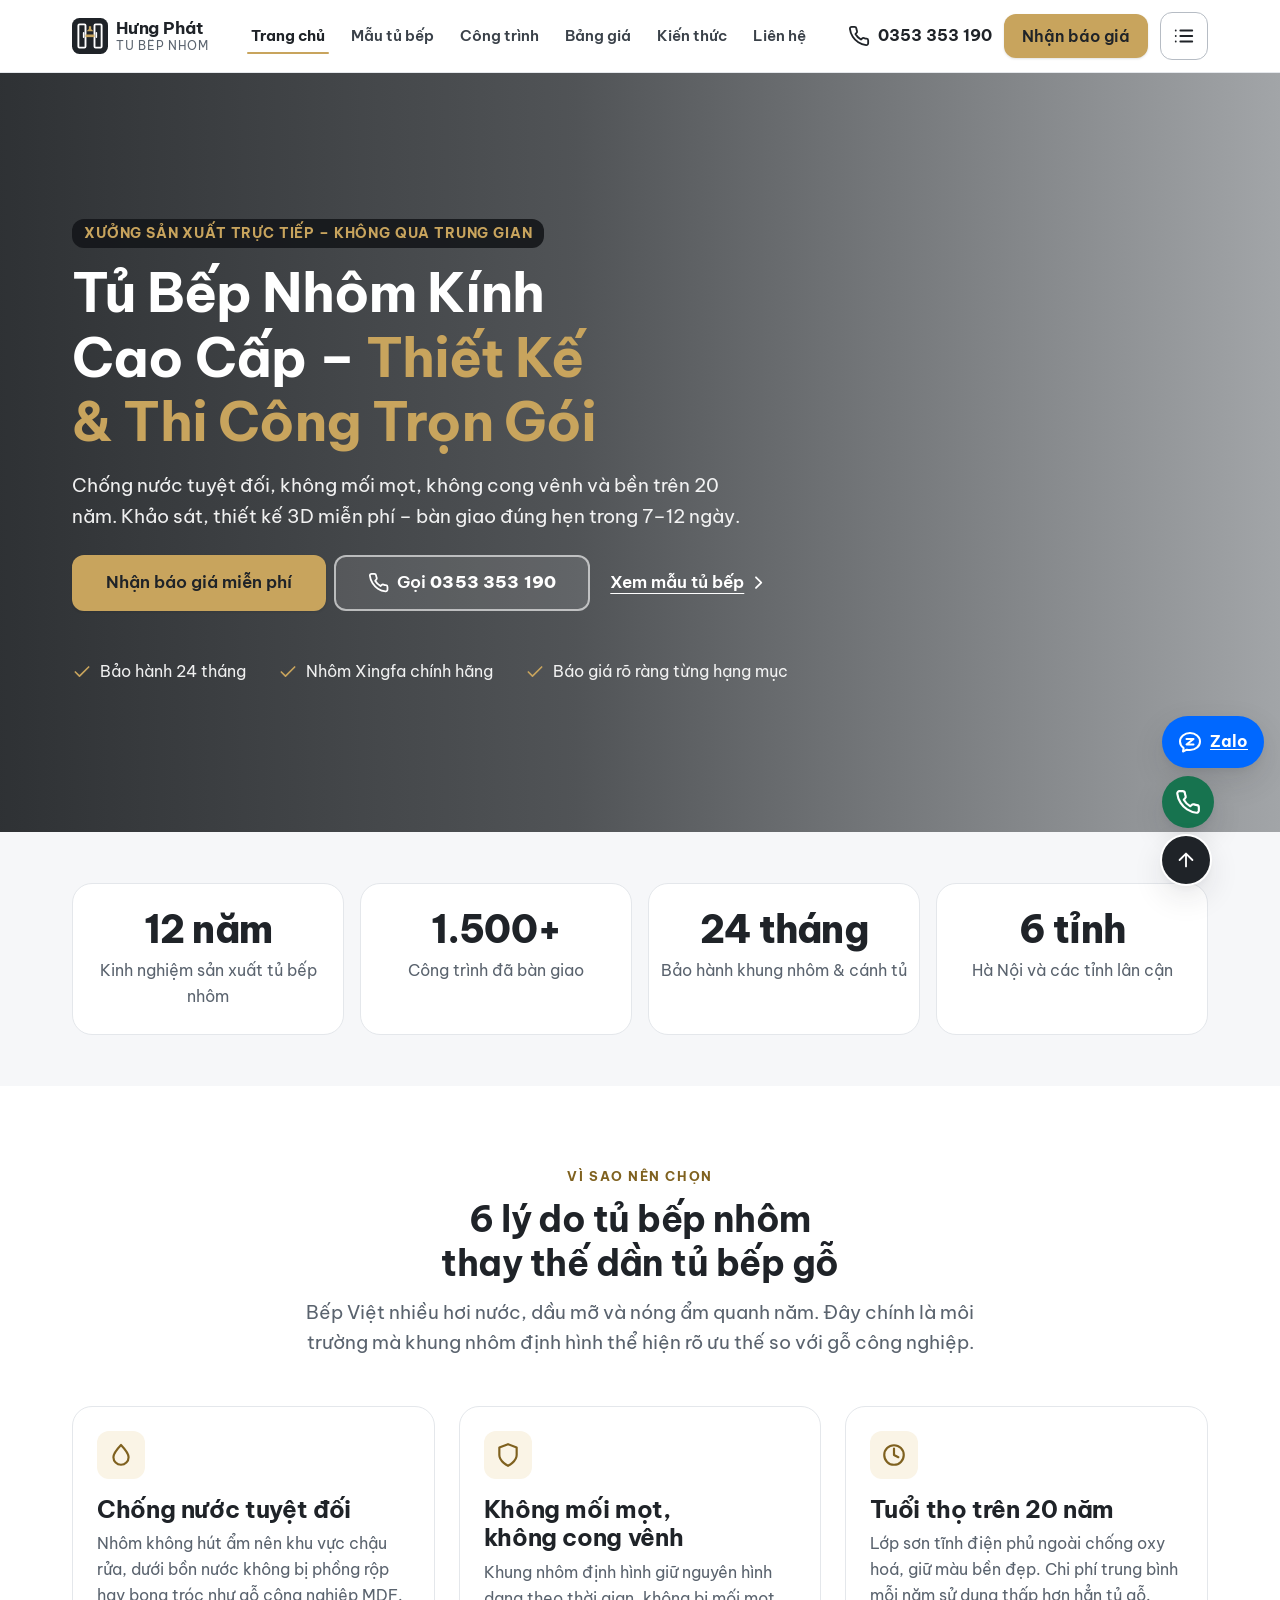
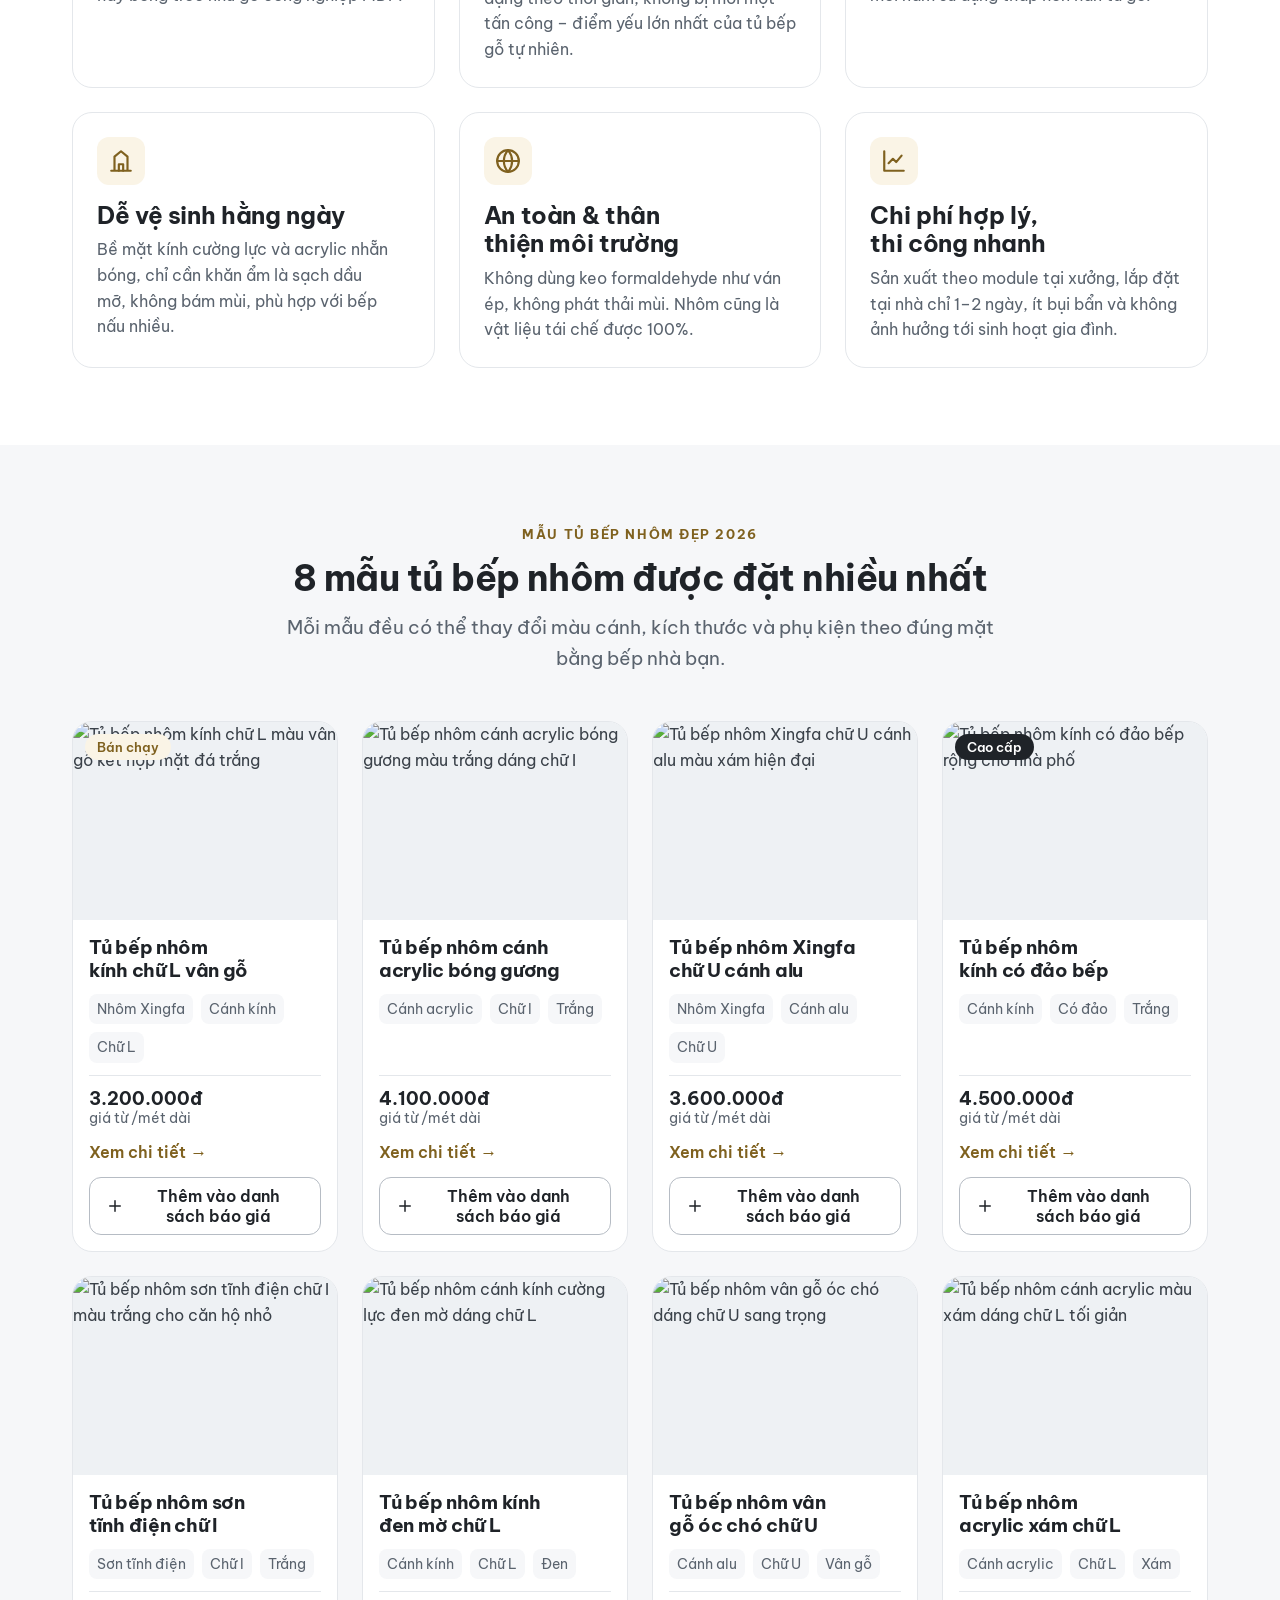
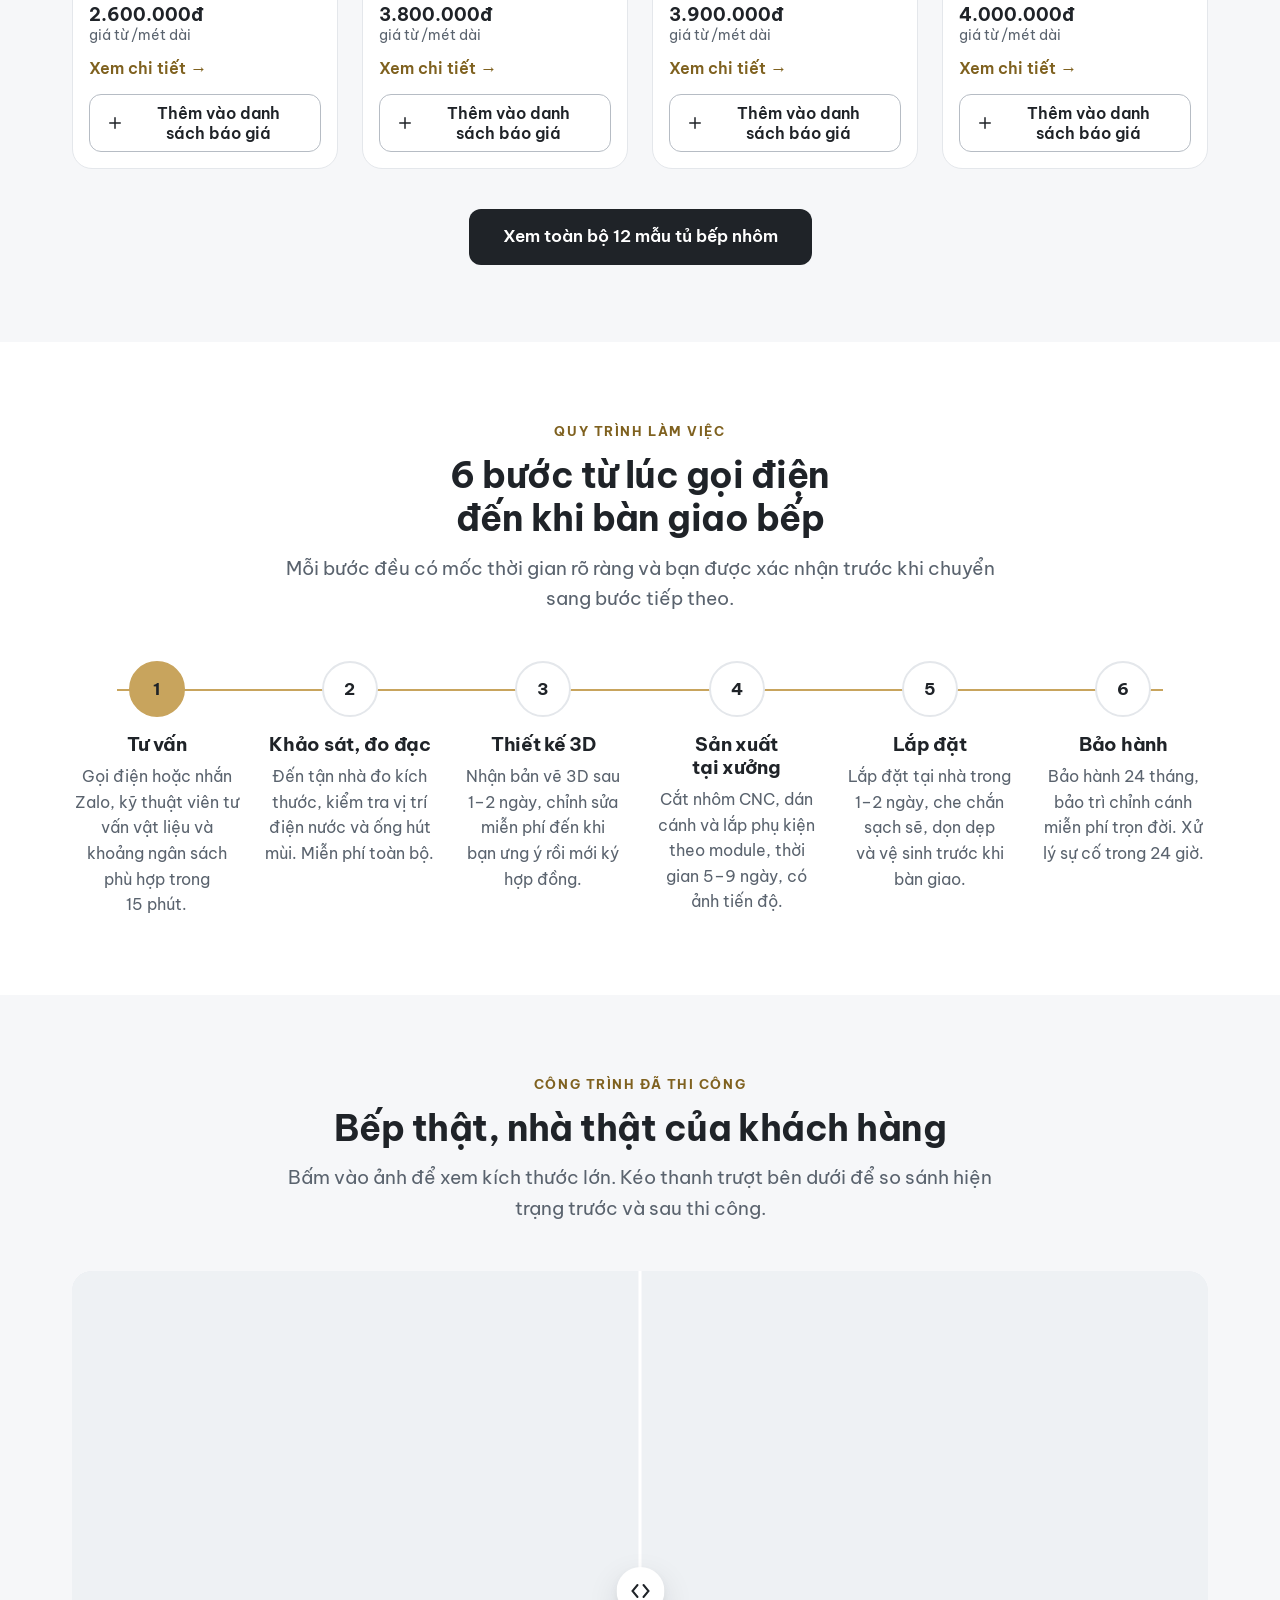
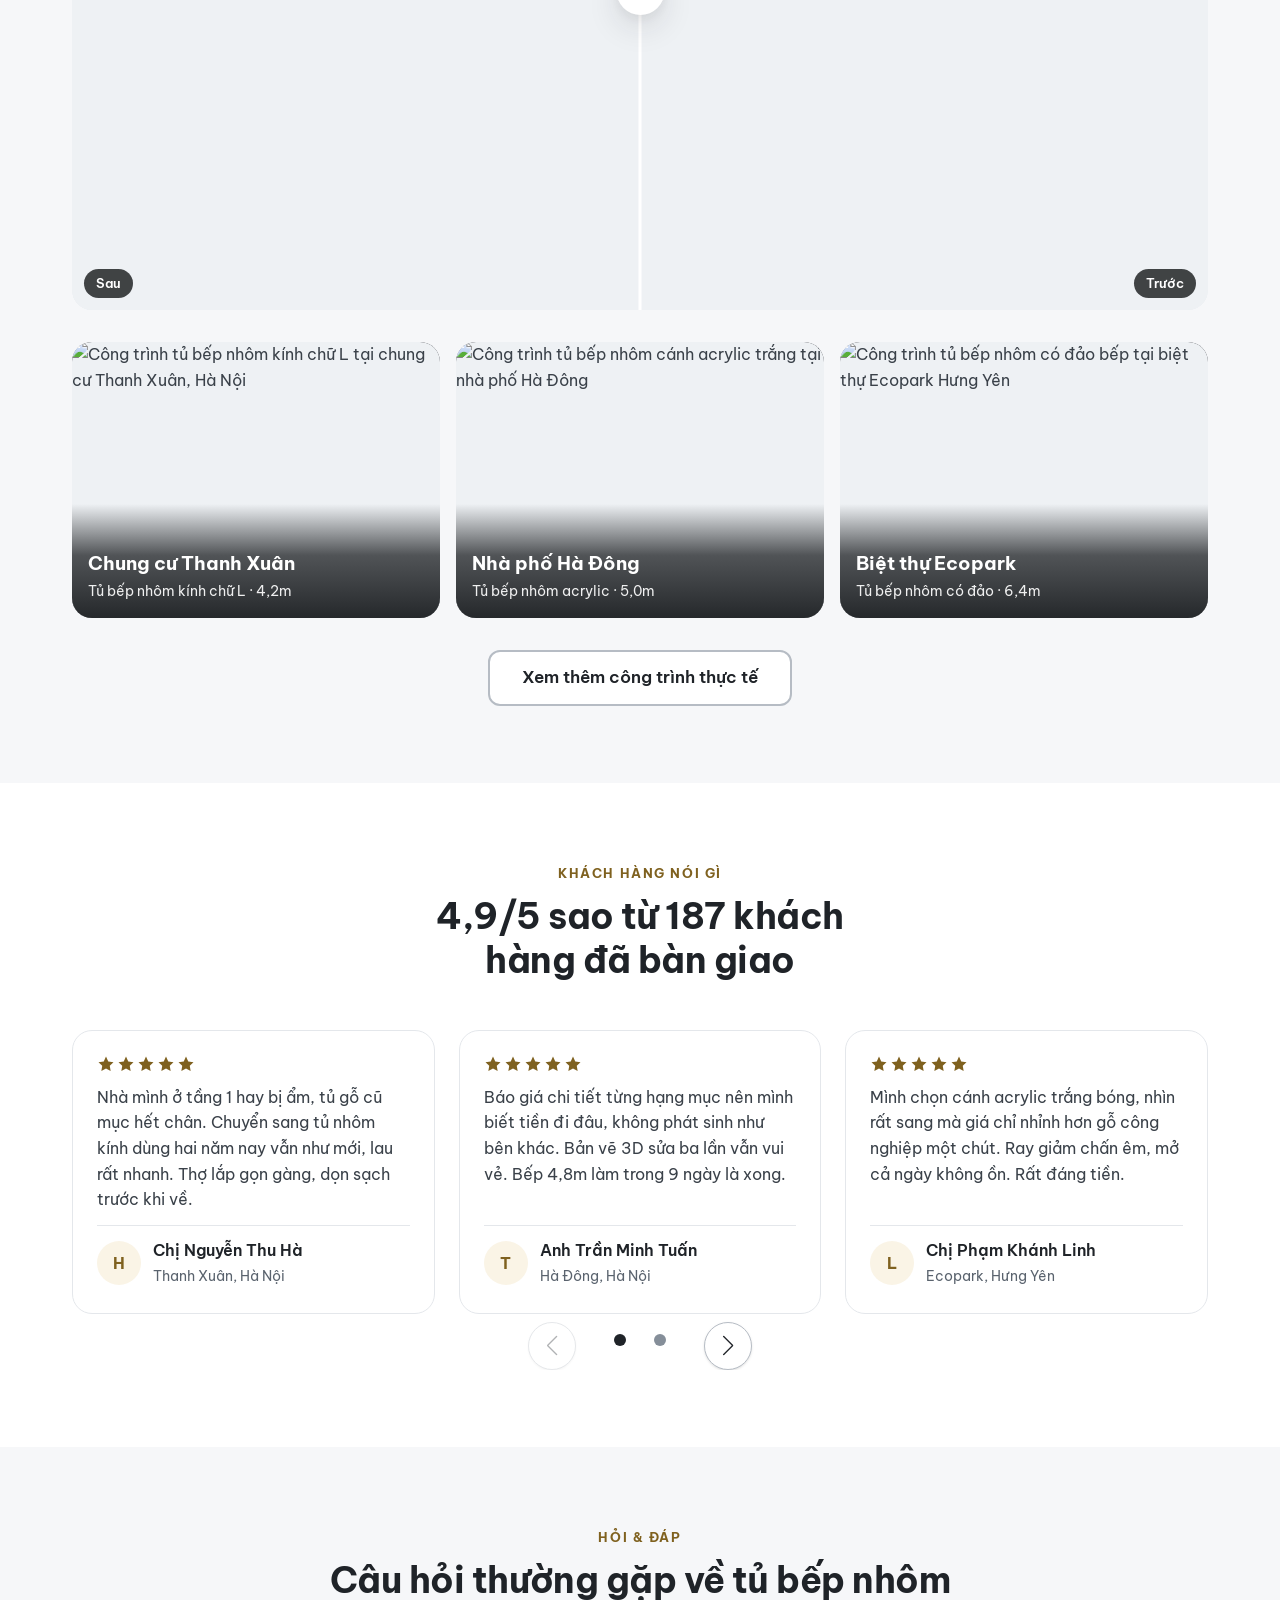
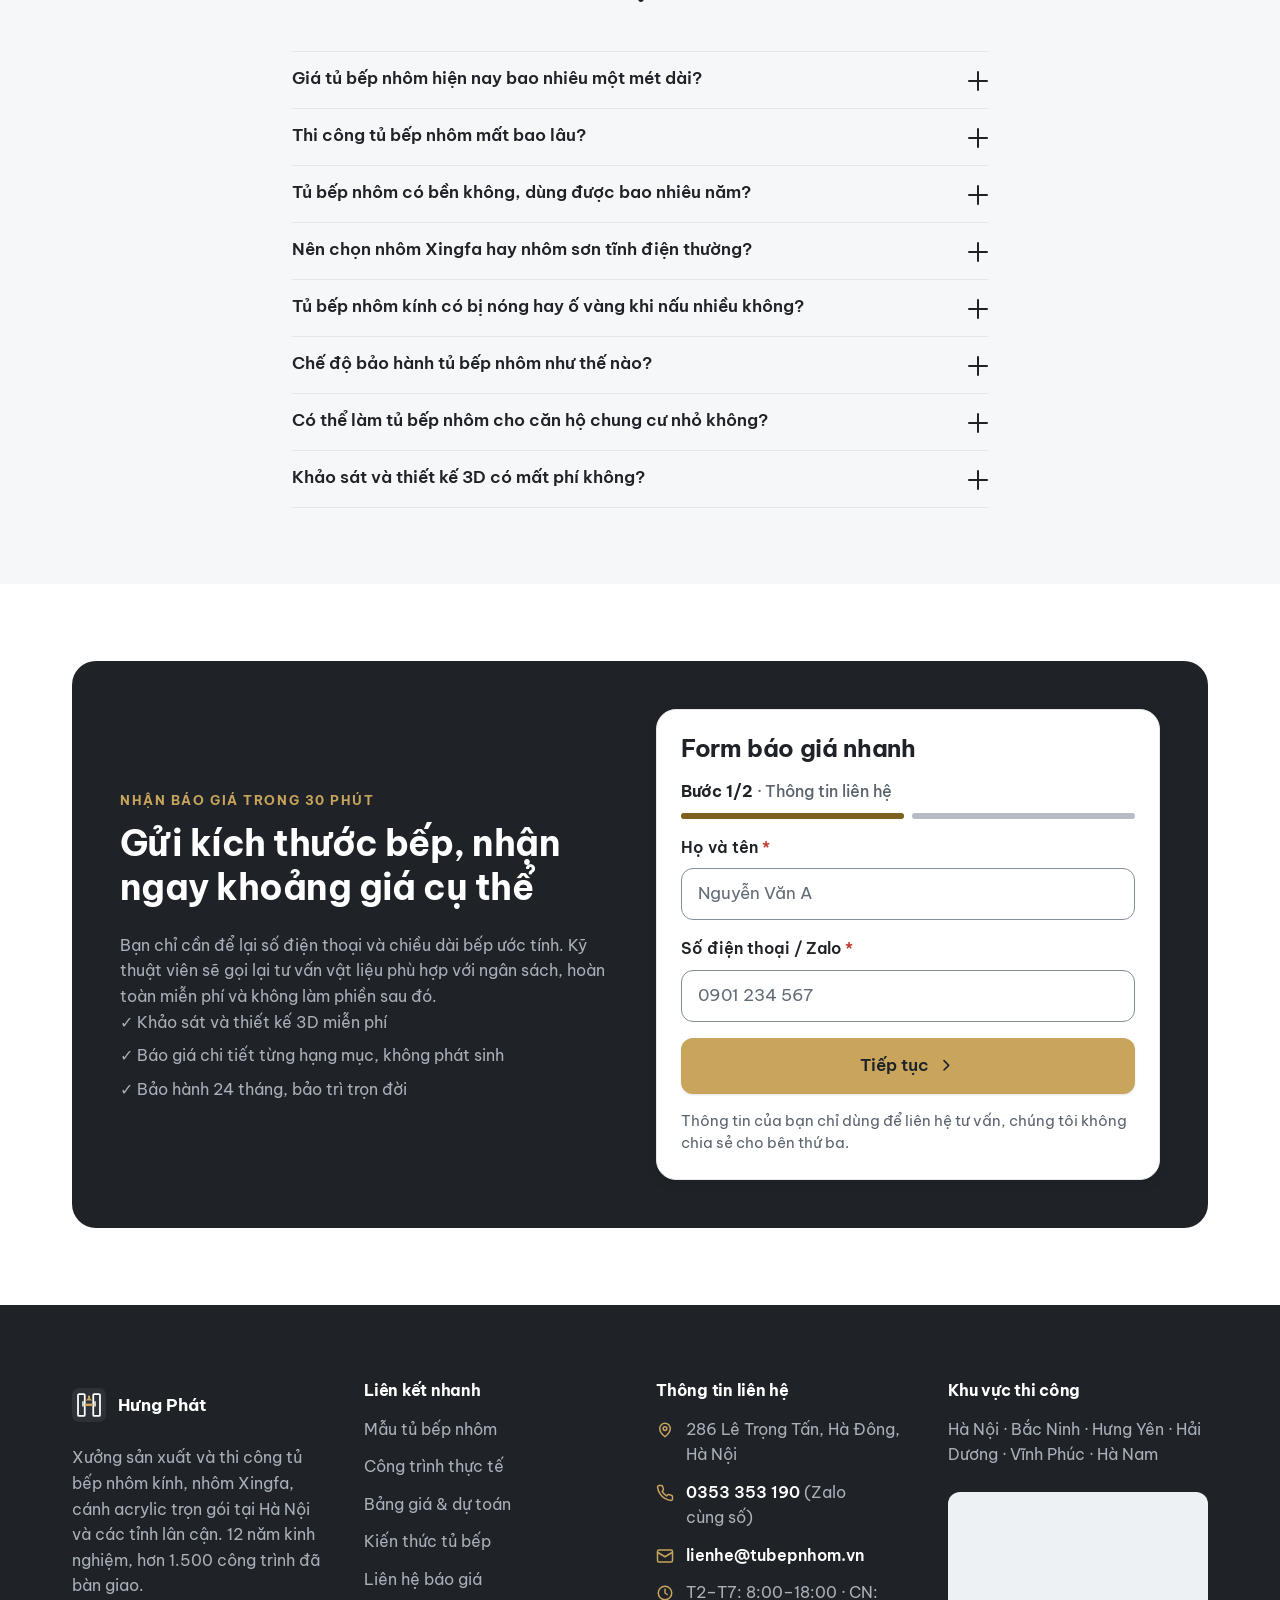
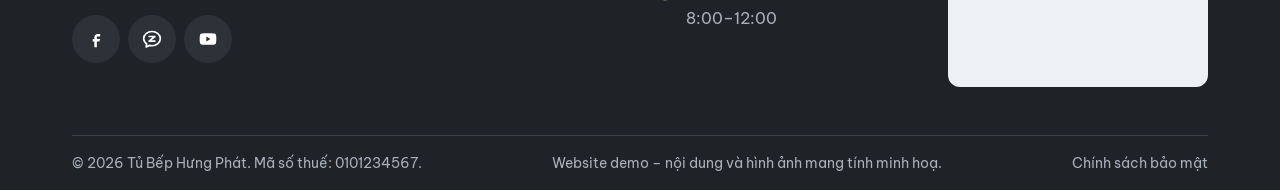
==== index.html @ 10ee840f "Cap nhat so dien thoai 0353353190 va dia chi 286 Le Trong Tan, Ha Dong - Hotline, tel:, Zalo, JSON-L" ====
<!DOCTYPE html>
<html lang="vi">
<head>
<meta charset="UTF-8">
<meta name="viewport" content="width=device-width, initial-scale=1">

<!-- ====================== SEO CƠ BẢN ====================== -->
<title>Tủ Bếp Nhôm Kính Cao Cấp | Thiết Kế &amp; Thi Công Trọn Gói</title>
<meta name="description" content="Thiết kế và thi công tủ bếp nhôm kính, nhôm Xingfa, cánh acrylic cao cấp. Chống nước, chống mối mọt, bền 20+ năm. Khảo sát miễn phí, bảo hành 24 tháng.">
<link rel="canonical" href="https://tubepnhom.vn/">
<meta name="robots" content="index, follow, max-image-preview:large">
<meta name="theme-color" content="#1F2328">
<meta name="author" content="Tủ Bếp Hưng Phát">

<!-- Open Graph – hiển thị đẹp khi chia sẻ Facebook / Zalo -->
<meta property="og:type" content="website">
<meta property="og:locale" content="vi_VN">
<meta property="og:site_name" content="Tủ Bếp Hưng Phát">
<meta property="og:title" content="Tủ Bếp Nhôm Kính Cao Cấp | Thiết Kế &amp; Thi Công Trọn Gói">
<meta property="og:description" content="Thiết kế và thi công tủ bếp nhôm kính, nhôm Xingfa, cánh acrylic cao cấp. Khảo sát miễn phí, bảo hành 24 tháng.">
<meta property="og:url" content="https://tubepnhom.vn/">
<meta property="og:image" content="https://images.unsplash.com/photo-1556909212-d5b604d0c90d?auto=format&amp;fit=crop&amp;w=1200&amp;h=630&amp;q=75">
<meta property="og:image:width" content="1200">
<meta property="og:image:height" content="630">
<meta property="og:image:alt" content="Tủ bếp nhôm kính cao cấp màu vân gỗ trong căn hộ hiện đại">
<meta name="twitter:card" content="summary_large_image">
<meta name="twitter:title" content="Tủ Bếp Nhôm Kính Cao Cấp | Thiết Kế &amp; Thi Công Trọn Gói">
<meta name="twitter:description" content="Thiết kế và thi công tủ bếp nhôm kính, nhôm Xingfa, cánh acrylic cao cấp. Bảo hành 24 tháng.">
<meta name="twitter:image" content="https://images.unsplash.com/photo-1556909212-d5b604d0c90d?auto=format&amp;fit=crop&amp;w=1200&amp;h=630&amp;q=75">

<!-- ====================== TÀI NGUYÊN ====================== -->
<link rel="icon" href="assets/icons/favicon.svg" type="image/svg+xml">
<link rel="apple-touch-icon" href="assets/icons/favicon.svg">
<link rel="preconnect" href="https://images.unsplash.com">
<link rel="dns-prefetch" href="https://fonts.googleapis.com">
<link rel="preconnect" href="https://fonts.gstatic.com" crossorigin>
<!-- Font tải không chặn hiển thị; chỉ lấy 3 độ đậm thực sự dùng -->
<link rel="stylesheet" href="https://fonts.googleapis.com/css2?family=Be+Vietnam+Pro:wght@400;500;700&amp;display=swap" media="print" onload="this.media='all'">
<noscript><link rel="stylesheet" href="https://fonts.googleapis.com/css2?family=Be+Vietnam+Pro:wght@400;500;700&amp;display=swap"></noscript>
<link rel="stylesheet" href="assets/css/style.css">
<!-- Không có JS: ẩn các nút chỉ chạy được bằng JS (tránh nút chết); Gọi ngay/Zalo luôn hiện -->
<noscript><style>.btn-quote{display:none}</style></noscript>
<!-- Ảnh hero được ưu tiên tải sớm để tối ưu LCP -->
<!-- Hai preload tách theo media, khớp đúng <source>/<img> của hero để không tải trùng ảnh (AX01/CX01).
     Mobile: ảnh cắt dọc 4:5; từ 600px: ảnh ngang. -->
<link rel="preload" as="image" fetchpriority="high" media="(max-width: 599px)"
      href="https://images.unsplash.com/photo-1556909212-d5b604d0c90d?auto=format&amp;fit=crop&amp;w=720&amp;h=900&amp;q=60"
      imagesrcset="https://images.unsplash.com/photo-1556909212-d5b604d0c90d?auto=format&amp;fit=crop&amp;w=480&amp;h=600&amp;q=60 480w, https://images.unsplash.com/photo-1556909212-d5b604d0c90d?auto=format&amp;fit=crop&amp;w=720&amp;h=900&amp;q=60 720w"
      imagesizes="100vw">
<link rel="preload" as="image" fetchpriority="high" media="(min-width: 600px)"
      href="https://images.unsplash.com/photo-1556909212-d5b604d0c90d?auto=format&amp;fit=crop&amp;w=1600&amp;q=70"
      imagesrcset="https://images.unsplash.com/photo-1556909212-d5b604d0c90d?auto=format&amp;fit=crop&amp;w=800&amp;q=65 800w, https://images.unsplash.com/photo-1556909212-d5b604d0c90d?auto=format&amp;fit=crop&amp;w=1600&amp;q=70 1600w"
      imagesizes="100vw">
<!-- CSS Swiper do animations.js tự nạp cùng lúc với Swiper JS (chỉ khi slider sắp vào màn hình) để không nằm trong chuỗi tải LCP -->

<!-- Bật trạng thái animation. Nếu tắt JS hoặc thư viện lỗi, nội dung vẫn hiện đầy đủ. -->
<script>
(function(){
  var r = document.documentElement;
  // Đánh dấu "JS đang chạy" để CSS chỉ bật những thành phần cần JS (ví dụ nút menu mobile)
  r.classList.add('js');
  // Dự phòng: sau 4 giây mà main.js chưa chạy (window.KT chưa có) thì thêm html.js-fail để CSS trả lại form/bộ lọc dạng đầy đủ.
  setTimeout(function(){ if (!window.KT) r.classList.add('js-fail'); }, 4000);
  if (window.matchMedia('(prefers-reduced-motion: reduce)').matches) return;
  // Máy yếu / tiết kiệm dữ liệu: không ẩn nội dung chờ animation (cùng công thức với KT.lowEnd trong main.js)
  var n = navigator, c = n.connection || {};
  if ((n.hardwareConcurrency && n.hardwareConcurrency <= 4) || (n.deviceMemory && n.deviceMemory <= 4) || c.saveData || ['slow-2g', '2g', '3g'].indexOf(c.effectiveType) > -1) return;
  r.classList.add('js-anim');
  // Bộ đếm an toàn: CDN lỗi quá 2,5 giây thì bỏ ẩn để nội dung luôn đọc được
  window.__animFallback = setTimeout(function(){ r.classList.remove('js-anim'); }, 2500);
})();
</script>

<!-- ============ DỮ LIỆU CÓ CẤU TRÚC (JSON-LD) ============ -->
<script type="application/ld+json">
{
  "@context": "https://schema.org",
  "@graph": [
    {
      "@type": "HomeAndConstructionBusiness",
      "@id": "https://tubepnhom.vn/#business",
      "name": "Tủ Bếp Hưng Phát",
      "alternateName": "Tủ bếp nhôm Hưng Phát",
      "description": "Đơn vị thiết kế và thi công tủ bếp nhôm kính, nhôm Xingfa, cánh acrylic, cánh alu tại Hà Nội và các tỉnh lân cận.",
      "url": "https://tubepnhom.vn/",
      "telephone": "+84353353190",
      "email": "lienhe@tubepnhom.vn",
      "image": "https://images.unsplash.com/photo-1556909212-d5b604d0c90d?auto=format&fit=crop&w=1200&q=75",
      "logo": "https://tubepnhom.vn/assets/icons/favicon.svg",
      "priceRange": "2.400.000đ - 5.500.000đ/mét dài",
      "address": {
        "@type": "PostalAddress",
        "streetAddress": "286 Lê Trọng Tấn",
        "addressLocality": "Hà Đông",
        "addressRegion": "Hà Nội",
        "postalCode": "100000",
        "addressCountry": "VN"
      },
      "areaServed": [
        { "@type": "City", "name": "Hà Nội" },
        { "@type": "City", "name": "Bắc Ninh" },
        { "@type": "City", "name": "Hưng Yên" },
        { "@type": "City", "name": "Hải Dương" },
        { "@type": "City", "name": "Vĩnh Phúc" },
        { "@type": "City", "name": "Hà Nam" }
      ],
      "openingHoursSpecification": [
        { "@type": "OpeningHoursSpecification", "dayOfWeek": ["Monday","Tuesday","Wednesday","Thursday","Friday","Saturday"], "opens": "08:00", "closes": "18:00" },
        { "@type": "OpeningHoursSpecification", "dayOfWeek": "Sunday", "opens": "08:00", "closes": "12:00" }
      ],
      "sameAs": ["https://www.facebook.com/", "https://zalo.me/0353353190", "https://www.youtube.com/"],
      "aggregateRating": { "@type": "AggregateRating", "ratingValue": "4.9", "reviewCount": "187" }
    },
    {
      "@type": "WebSite",
      "@id": "https://tubepnhom.vn/#website",
      "url": "https://tubepnhom.vn/",
      "name": "Tủ Bếp Hưng Phát",
      "inLanguage": "vi-VN",
      "publisher": { "@id": "https://tubepnhom.vn/#business" }
    },
    {
      "@type": "FAQPage",
      "mainEntity": [
        { "@type": "Question", "name": "Giá tủ bếp nhôm hiện nay bao nhiêu một mét dài?",
          "acceptedAnswer": { "@type": "Answer", "text": "Tủ bếp nhôm sơn tĩnh điện từ 2.400.000đ/md, tủ bếp nhôm kính cường lực từ 3.200.000đ/md, tủ bếp nhôm cánh acrylic từ 4.100.000đ/md. Giá phụ thuộc loại nhôm, loại cánh và phụ kiện đi kèm. Báo giá chính xác sẽ có sau khi khảo sát thực tế." } },
        { "@type": "Question", "name": "Thi công tủ bếp nhôm mất bao lâu?",
          "acceptedAnswer": { "@type": "Answer", "text": "Trung bình 7–12 ngày kể từ khi chốt bản vẽ 3D: sản xuất tại xưởng 5–9 ngày, lắp đặt tại nhà 1–2 ngày. Với bếp lớn có đảo hoặc kết hợp tủ rượu, thời gian có thể tới 15 ngày." } },
        { "@type": "Question", "name": "Tủ bếp nhôm có bền không, dùng được bao nhiêu năm?",
          "acceptedAnswer": { "@type": "Answer", "text": "Khung nhôm định hình không cong vênh, không mối mọt, không ngấm nước nên tuổi thọ thực tế trên 20 năm. Phần hay phải thay thế trước là phụ kiện ray trượt và bản lề, khoảng 8–10 năm." } },
        { "@type": "Question", "name": "Nên chọn nhôm Xingfa hay nhôm sơn tĩnh điện thường?",
          "acceptedAnswer": { "@type": "Answer", "text": "Nhôm Xingfa có hệ profile dày 1,4–2,0mm, lớp sơn tĩnh điện đạt chuẩn và độ cứng cao hơn, phù hợp bếp dùng nhiều. Nhôm sơn tĩnh điện thường dày 1,0–1,2mm, giá rẻ hơn khoảng 20–25%, phù hợp nhà cho thuê hoặc ngân sách tiết kiệm." } },
        { "@type": "Question", "name": "Tủ bếp nhôm kính có bị nóng hay ố vàng khi nấu nhiều không?",
          "acceptedAnswer": { "@type": "Answer", "text": "Kính dùng cho cánh tủ là kính cường lực 5mm sơn màu mặt sau, chịu nhiệt tốt và không ố vàng. Chỉ cần tránh đặt nồi nóng áp trực tiếp lên bề mặt và lau dầu mỡ bằng khăn ẩm là bề mặt giữ được như mới." } },
        { "@type": "Question", "name": "Chế độ bảo hành tủ bếp nhôm như thế nào?",
          "acceptedAnswer": { "@type": "Answer", "text": "Bảo hành 24 tháng cho khung nhôm và cánh tủ, 12 tháng cho phụ kiện ray trượt, bản lề. Bảo trì, chỉnh cánh miễn phí trọn đời sản phẩm trong khu vực Hà Nội và các tỉnh lân cận." } },
        { "@type": "Question", "name": "Có thể làm tủ bếp nhôm cho căn hộ chung cư nhỏ không?",
          "acceptedAnswer": { "@type": "Answer", "text": "Hoàn toàn được. Với bếp 2,4–3,2m chúng tôi thường tư vấn dáng chữ I hoặc chữ L, tận dụng tủ kịch trần để tăng khoang chứa. Nhôm tháo lắp theo module nên vận chuyển qua thang máy chung cư rất thuận tiện." } },
        { "@type": "Question", "name": "Khảo sát và thiết kế 3D có mất phí không?",
          "acceptedAnswer": { "@type": "Answer", "text": "Miễn phí hoàn toàn khảo sát, đo đạc và dựng bản vẽ 3D trong phạm vi Hà Nội và các tỉnh lân cận. Bạn chỉ thanh toán khi đã duyệt bản vẽ và chốt hợp đồng thi công." } }
      ]
    }
  ]
}
</script>
</head>

<body>
<svg class="sprite" width="0" height="0" aria-hidden="true" focusable="false">
  <symbol id="i-phone" viewBox="0 0 24 24"><path d="M22 16.9v3a2 2 0 0 1-2.2 2 19.8 19.8 0 0 1-8.6-3.1 19.5 19.5 0 0 1-6-6A19.8 19.8 0 0 1 2.1 4.2 2 2 0 0 1 4.1 2h3a2 2 0 0 1 2 1.7c.1 1 .4 1.9.7 2.8a2 2 0 0 1-.5 2.1L8.1 9.9a16 16 0 0 0 6 6l1.3-1.2a2 2 0 0 1 2.1-.5c.9.3 1.8.6 2.8.7a2 2 0 0 1 1.7 2Z"/></symbol>
  <symbol id="i-zalo" viewBox="0 0 24 24"><path d="M12 3C6.5 3 2 6.8 2 11.5c0 2.6 1.4 4.9 3.6 6.5L5 21.5l3.8-1.8c1 .3 2.1.4 3.2.4 5.5 0 10-3.8 10-8.6S17.5 3 12 3Z"/><path d="M8.5 9h7l-7 5.5h7"/></symbol>
  <symbol id="i-quote" viewBox="0 0 24 24"><path d="M9 3h6a1 1 0 0 1 1 1v1H8V4a1 1 0 0 1 1-1Z"/><path d="M16 5h2a2 2 0 0 1 2 2v13a2 2 0 0 1-2 2H6a2 2 0 0 1-2-2V7a2 2 0 0 1 2-2h2"/><path d="M8 12h8M8 16h5"/></symbol>
  <symbol id="i-menu" viewBox="0 0 24 24"><path d="M4 6h16M4 12h16M4 18h16"/></symbol>
  <symbol id="i-close" viewBox="0 0 24 24"><path d="M18 6 6 18M6 6l12 12"/></symbol>
  <symbol id="i-chevron-down" viewBox="0 0 24 24"><path d="m6 9 6 6 6-6"/></symbol>
  <symbol id="i-chevron-right" viewBox="0 0 24 24"><path d="m9 18 6-6-6-6"/></symbol>
  <symbol id="i-chevron-left" viewBox="0 0 24 24"><path d="m15 18-6-6 6-6"/></symbol>
  <symbol id="i-arrow-up" viewBox="0 0 24 24"><path d="M12 19V5M5 12l7-7 7 7"/></symbol>
  <symbol id="i-plus" viewBox="0 0 24 24"><path d="M12 5v14M5 12h14"/></symbol>
  <symbol id="i-minus" viewBox="0 0 24 24"><path d="M5 12h14"/></symbol>
  <symbol id="i-trash" viewBox="0 0 24 24"><path d="M3 6h18M8 6V4a1 1 0 0 1 1-1h6a1 1 0 0 1 1 1v2M19 6l-1 14a2 2 0 0 1-2 2H8a2 2 0 0 1-2-2L5 6M10 11v6M14 11v6"/></symbol>
  <symbol id="i-check" viewBox="0 0 24 24"><path d="M5 12.5 9.5 17 19 7"/></symbol>
  <symbol id="i-list" viewBox="0 0 24 24"><path d="M8 6h13M8 12h13M8 18h13M3 6h.01M3 12h.01M3 18h.01"/></symbol>
  <symbol id="i-filter" viewBox="0 0 24 24"><path d="M3 5h18l-7 8.5V20l-4-2v-4.5L3 5Z"/></symbol>
  <symbol id="i-pin" viewBox="0 0 24 24"><path d="M12 21s7-5.6 7-11a7 7 0 1 0-14 0c0 5.4 7 11 7 11Z"/><circle cx="12" cy="10" r="2.5"/></symbol>
  <symbol id="i-clock" viewBox="0 0 24 24"><circle cx="12" cy="12" r="9"/><path d="M12 7v5l3 2"/></symbol>
  <symbol id="i-star" viewBox="0 0 24 24"><path d="m12 3 2.7 5.6 6.1.9-4.4 4.3 1 6.1L12 17l-5.4 2.9 1-6.1L3.2 9.5l6.1-.9L12 3Z"/></symbol>
  <symbol id="i-image" viewBox="0 0 24 24"><rect x="3" y="4" width="18" height="16" rx="2"/><circle cx="9" cy="10" r="1.5"/><path d="m21 16-5-5-9 9"/></symbol>
  <symbol id="i-ruler" viewBox="0 0 24 24"><path d="M3 17 17 3l4 4L7 21l-4-4Z"/><path d="m7 13 2 2M10 10l2 2M13 7l2 2"/></symbol>
  <symbol id="i-mail" viewBox="0 0 24 24"><rect x="2" y="4" width="20" height="16" rx="2"/><path d="m2 7 10 6 10-6"/></symbol>
  <symbol id="i-facebook" viewBox="0 0 24 24"><path fill="currentColor" stroke="none" d="M14 9h3V6h-3c-2.2 0-4 1.8-4 4v2H8v3h2v7h3v-7h3l1-3h-4v-2c0-.6.4-1 1-1Z"/></symbol>
  <symbol id="i-youtube" viewBox="0 0 24 24"><path fill="currentColor" stroke="none" d="M22 12s0-3.2-.4-4.7a2.5 2.5 0 0 0-1.8-1.8C18.3 5 12 5 12 5s-6.3 0-7.8.5A2.5 2.5 0 0 0 2.4 7.3C2 8.8 2 12 2 12s0 3.2.4 4.7a2.5 2.5 0 0 0 1.8 1.8C5.7 19 12 19 12 19s6.3 0 7.8-.5a2.5 2.5 0 0 0 1.8-1.8C22 15.2 22 12 22 12ZM10 15V9l5 3-5 3Z"/></symbol>
</svg>
<a class="skip-link" href="#main">Bỏ qua, tới nội dung chính</a>

<!-- ============================ HEADER ============================ -->
<header class="header">
  <div class="container header__inner">
    <a class="header__logo" href="index.html" aria-label="Tủ Bếp Hưng Phát – về trang chủ">
      <svg viewBox="0 0 96 96" fill="none" aria-hidden="true" focusable="false"><rect width="96" height="96" rx="20" fill="#1F2328"/><rect x="17" y="17" width="19" height="62" rx="3" fill="none" stroke="#fff" stroke-width="5"/><rect x="60" y="17" width="19" height="62" rx="3" fill="none" stroke="#fff" stroke-width="5"/><path d="M31 39v12M65 39v12" stroke="#fff" stroke-width="4" stroke-linecap="round"/><rect x="36" y="44" width="24" height="7" fill="#C8A45D"/><path d="M45 22h6v7l6 6H39l6-6z" fill="#C8A45D"/></svg>
      <span class="header__logo-text">
        <span class="header__logo-name">Hưng Phát</span>
        <span class="header__logo-tag">Tủ bếp nhôm</span>
      </span>
    </a>

    <nav class="nav" id="main-nav" aria-label="Điều hướng chính">
      <ul class="nav__list">
        <li><a class="nav__link" href="index.html" aria-current="page">Trang chủ</a></li>
        <li><a class="nav__link" href="mau-tu-bep/index.html">Mẫu tủ bếp</a></li>
        <li><a class="nav__link" href="cong-trinh/index.html">Công trình</a></li>
        <li><a class="nav__link" href="bang-gia/index.html">Bảng giá</a></li>
        <li><a class="nav__link" href="kien-thuc/index.html">Kiến thức</a></li>
        <li><a class="nav__link" href="lien-he/index.html">Liên hệ</a></li>
      </ul>
      <div class="nav__cta">
        <a class="btn btn--outline btn--block" href="tel:0353353190"><svg class="icon" aria-hidden="true" focusable="false"><use href="#i-phone"/></svg> Gọi 0353 353 190</a>
        <a class="btn btn--outline btn--block" href="https://zalo.me/0353353190" target="_blank" rel="noopener"><svg class="icon" aria-hidden="true" focusable="false"><use href="#i-zalo"/></svg> Nhắn Zalo</a>
        <a class="btn btn--primary btn--block" href="lien-he/index.html"><svg class="icon" aria-hidden="true" focusable="false"><use href="#i-quote"/></svg> Nhận báo giá</a>
      </div>
    </nav>

    <div class="header__actions">
      <a class="header__phone" href="tel:0353353190">
        <svg class="icon" aria-hidden="true" focusable="false"><use href="#i-phone"/></svg>
        <span>0353 353 190</span>
      </a>
      <a class="btn btn--primary" href="lien-he/index.html">Nhận báo giá</a>
      <button class="quote-btn" type="button" data-quote-open aria-controls="quote-drawer" aria-expanded="false">
        <svg class="icon" aria-hidden="true" focusable="false"><use href="#i-list"/></svg>
        <span class="sr-only quote-btn__label">Danh sách báo giá</span>
        <span class="quote-btn__count" data-quote-count hidden>0</span>
      </button>
      <button class="nav-toggle" type="button" aria-expanded="false" aria-controls="main-nav" aria-label="Mở menu điều hướng">
        <span class="nav-toggle__bars" aria-hidden="true"></span>
      </button>
    </div>
  </div>
</header>
<div class="nav-overlay" aria-hidden="true"></div>

<main id="main" class="page" tabindex="-1">

  <!-- ============================= HERO ============================ -->
  <section class="hero">
    <div class="hero__media">
      <!-- ẢNH TẠM từ Unsplash – cần thay bằng ảnh công trình thật của bạn -->
      <!-- Mobile (<600px): ảnh cắt dọc 4:5 của chính ảnh này, 480w/720w; từ 600px: ảnh ngang 800w/1600w -->
      <picture>
        <source media="(max-width: 599px)"
                srcset="https://images.unsplash.com/photo-1556909212-d5b604d0c90d?auto=format&amp;fit=crop&amp;w=480&amp;h=600&amp;q=60 480w, https://images.unsplash.com/photo-1556909212-d5b604d0c90d?auto=format&amp;fit=crop&amp;w=720&amp;h=900&amp;q=60 720w"
                sizes="100vw" width="720" height="900">
        <img src="https://images.unsplash.com/photo-1556909212-d5b604d0c90d?auto=format&amp;fit=crop&amp;w=1600&amp;q=70"
             srcset="https://images.unsplash.com/photo-1556909212-d5b604d0c90d?auto=format&amp;fit=crop&amp;w=800&amp;q=65 800w, https://images.unsplash.com/photo-1556909212-d5b604d0c90d?auto=format&amp;fit=crop&amp;w=1600&amp;q=70 1600w"
             sizes="100vw"
             alt="Tủ bếp nhôm kính cao cấp màu vân gỗ trong căn hộ hiện đại"
             width="1600" height="1067" fetchpriority="high" data-hero-zoom>
      </picture>
    </div>

    <div class="container hero__inner">
      <p class="eyebrow" data-anim-hero>Xưởng sản xuất trực tiếp – không qua trung gian</p>
      <h1 class="hero__title" data-anim-hero>Tủ Bếp Nhôm Kính Cao Cấp – <em>Thiết Kế &amp; Thi Công Trọn Gói</em></h1>
      <p class="hero__desc" data-anim-hero>
        Chống nước tuyệt đối, không mối mọt, không cong vênh và bền trên 20 năm.
        Khảo sát, thiết kế 3D miễn phí – bàn giao đúng hẹn trong 7–12 ngày.
      </p>
      <div class="hero__actions" data-anim-hero>
        <!-- Thứ bậc CTA: Nhận báo giá (chính, màu nhấn) > Gọi (phụ, viền) > Xem mẫu (liên kết) -->
        <a class="btn btn--primary btn--lg hero__cta" href="lien-he/index.html">Nhận báo giá miễn phí</a>
        <a class="btn btn--ghost-light btn--lg hero__call" href="tel:0353353190"><svg class="icon" aria-hidden="true" focusable="false"><use href="#i-phone"/></svg><span>Gọi <b>0353 353 190</b></span></a>
        <a class="hero__more" href="mau-tu-bep/index.html">Xem mẫu tủ bếp <svg class="icon" aria-hidden="true" focusable="false"><use href="#i-chevron-right"/></svg></a>
      </div>
      <ul class="hero__usp" data-anim-hero>
        <li><svg viewBox="0 0 24 24" fill="none" stroke="currentColor" stroke-width="2" stroke-linecap="round" stroke-linejoin="round" aria-hidden="true"><path d="M20 6 9 17l-5-5"/></svg> Bảo hành 24 tháng</li>
        <li><svg viewBox="0 0 24 24" fill="none" stroke="currentColor" stroke-width="2" stroke-linecap="round" stroke-linejoin="round" aria-hidden="true"><path d="M20 6 9 17l-5-5"/></svg> Nhôm Xingfa chính hãng</li>
        <li><svg viewBox="0 0 24 24" fill="none" stroke="currentColor" stroke-width="2" stroke-linecap="round" stroke-linejoin="round" aria-hidden="true"><path d="M20 6 9 17l-5-5"/></svg> Báo giá rõ ràng từng hạng mục</li>
      </ul>
    </div>
  </section>

  <!-- ====================== DẢI SỐ LIỆU UY TÍN ===================== -->
  <section class="section section--tight section--soft" aria-labelledby="stats-title">
    <div class="container">
      <h2 id="stats-title" class="sr-only">Số liệu uy tín của Tủ Bếp Hưng Phát</h2>
      <div class="stats">
        <div class="stat" data-anim="up">
          <!-- Giá trị cuối luôn có sẵn trong HTML, JS chỉ đếm từ 0 lên -->
          <strong class="stat__num" data-count="12" data-count-suffix=" năm">12 năm</strong>
          <span class="stat__label">Kinh nghiệm sản xuất tủ bếp nhôm</span>
        </div>
        <div class="stat" data-anim="up">
          <strong class="stat__num" data-count="1500" data-count-suffix="+">1.500+</strong>
          <span class="stat__label">Công trình đã bàn giao</span>
        </div>
        <div class="stat" data-anim="up">
          <strong class="stat__num" data-count="24" data-count-suffix=" tháng">24 tháng</strong>
          <span class="stat__label">Bảo hành khung nhôm &amp; cánh tủ</span>
        </div>
        <div class="stat" data-anim="up">
          <strong class="stat__num" data-count="6" data-count-suffix=" tỉnh">6 tỉnh</strong>
          <span class="stat__label">Hà Nội và các tỉnh lân cận</span>
        </div>
      </div>
    </div>
  </section>

  <!-- =================== LÝ DO CHỌN TỦ BẾP NHÔM ==================== -->
  <section class="section" aria-labelledby="why-title">
    <div class="container">
      <div class="section__head section__head--center">
        <p class="eyebrow">Vì sao nên chọn</p>
        <h2 id="why-title" class="section__title">6 lý do tủ bếp nhôm thay thế dần tủ bếp gỗ</h2>
        <p class="section__desc">Bếp Việt nhiều hơi nước, dầu mỡ và nóng ẩm quanh năm. Đây chính là môi trường mà khung nhôm định hình thể hiện rõ ưu thế so với gỗ công nghiệp.</p>
      </div>

      <div class="swipe swipe--grid-600 swipe--why">
        <article class="feature" data-anim="up">
          <div class="feature__icon"><svg viewBox="0 0 24 24" fill="none" stroke="currentColor" stroke-width="2" stroke-linecap="round" stroke-linejoin="round" aria-hidden="true"><path d="M12 2.7S5 10 5 14a7 7 0 0 0 14 0c0-4-7-11.3-7-11.3Z"/></svg></div>
          <h3 class="feature__title">Chống nước tuyệt đối</h3>
          <p class="feature__text">Nhôm không hút ẩm nên khu vực chậu rửa, dưới bồn nước không bị phồng rộp hay bong tróc như gỗ công nghiệp MDF.</p>
        </article>

        <article class="feature" data-anim="up">
          <div class="feature__icon"><svg viewBox="0 0 24 24" fill="none" stroke="currentColor" stroke-width="2" stroke-linecap="round" stroke-linejoin="round" aria-hidden="true"><path d="M12 22s8-4 8-10V5l-8-3-8 3v7c0 6 8 10 8 10Z"/></svg></div>
          <h3 class="feature__title">Không mối mọt, không cong vênh</h3>
          <p class="feature__text">Khung nhôm định hình giữ nguyên hình dạng theo thời gian, không bị mối mọt tấn công – điểm yếu lớn nhất của tủ bếp gỗ tự nhiên.</p>
        </article>

        <article class="feature" data-anim="up">
          <div class="feature__icon"><svg viewBox="0 0 24 24" fill="none" stroke="currentColor" stroke-width="2" stroke-linecap="round" stroke-linejoin="round" aria-hidden="true"><path d="M12 6v6l4 2"/><circle cx="12" cy="12" r="9"/></svg></div>
          <h3 class="feature__title">Tuổi thọ trên 20 năm</h3>
          <p class="feature__text">Lớp sơn tĩnh điện phủ ngoài chống oxy hoá, giữ màu bền đẹp. Chi phí trung bình mỗi năm sử dụng thấp hơn hẳn tủ gỗ.</p>
        </article>

        <article class="feature" data-anim="up">
          <div class="feature__icon"><svg viewBox="0 0 24 24" fill="none" stroke="currentColor" stroke-width="2" stroke-linecap="round" stroke-linejoin="round" aria-hidden="true"><path d="M3 21h18M6 21V8l6-5 6 5v13"/><path d="M10 21v-6h4v6"/></svg></div>
          <h3 class="feature__title">Dễ vệ sinh hằng ngày</h3>
          <p class="feature__text">Bề mặt kính cường lực và acrylic nhẵn bóng, chỉ cần khăn ẩm là sạch dầu mỡ, không bám mùi, phù hợp với bếp nấu nhiều.</p>
        </article>

        <article class="feature" data-anim="up">
          <div class="feature__icon"><svg viewBox="0 0 24 24" fill="none" stroke="currentColor" stroke-width="2" stroke-linecap="round" stroke-linejoin="round" aria-hidden="true"><path d="M2 12h20M12 2a15 15 0 0 1 0 20 15 15 0 0 1 0-20Z"/><circle cx="12" cy="12" r="10"/></svg></div>
          <h3 class="feature__title">An toàn &amp; thân thiện môi trường</h3>
          <p class="feature__text">Không dùng keo formaldehyde như ván ép, không phát thải mùi. Nhôm cũng là vật liệu tái chế được 100%.</p>
        </article>

        <article class="feature" data-anim="up">
          <div class="feature__icon"><svg viewBox="0 0 24 24" fill="none" stroke="currentColor" stroke-width="2" stroke-linecap="round" stroke-linejoin="round" aria-hidden="true"><path d="M3 3v18h18"/><path d="m7 14 4-4 3 3 5-6"/></svg></div>
          <h3 class="feature__title">Chi phí hợp lý, thi công nhanh</h3>
          <p class="feature__text">Sản xuất theo module tại xưởng, lắp đặt tại nhà chỉ 1–2 ngày, ít bụi bẩn và không ảnh hưởng tới sinh hoạt gia đình.</p>
        </article>
      </div>
    </div>
  </section>

  <!-- ===================== MẪU TỦ BẾP NỔI BẬT ====================== -->
  <section class="section section--soft" aria-labelledby="models-title">
    <div class="container">
      <div class="section__head section__head--center">
        <p class="eyebrow">Mẫu tủ bếp nhôm đẹp 2026</p>
        <h2 id="models-title" class="section__title">8 mẫu tủ bếp nhôm được đặt nhiều nhất</h2>
        <p class="section__desc">Mỗi mẫu đều có thể thay đổi màu cánh, kích thước và phụ kiện theo đúng mặt bằng bếp nhà bạn.</p>
      </div>

      <div class="swipe swipe--grid-600 swipe--models">
        <!-- 1 -->
        <article class="model-card" data-anim="up">
          <div class="model-card__media ratio ratio--4x3">
            <span class="badge badge--accent model-card__tag">Bán chạy</span>
            <img src="https://images.unsplash.com/photo-1556911220-bff31c812dba?auto=format&amp;fit=crop&amp;w=600&amp;q=70"
                 srcset="https://images.unsplash.com/photo-1556911220-bff31c812dba?auto=format&amp;fit=crop&amp;w=400&amp;q=70 400w, https://images.unsplash.com/photo-1556911220-bff31c812dba?auto=format&amp;fit=crop&amp;w=800&amp;q=70 800w"
                 sizes="(max-width: 599px) 80vw, (max-width: 899px) 46vw, (max-width: 1199px) 31vw, 25vw"
                 alt="Tủ bếp nhôm kính chữ L màu vân gỗ kết hợp mặt đá trắng" width="600" height="450" loading="lazy" decoding="async">
          </div>
          <div class="model-card__body">
            <h3 class="model-card__title"><a href="mau-tu-bep/tu-bep-nhom-kinh-chu-l.html">Tủ bếp nhôm kính chữ L vân gỗ</a></h3>
            <ul class="model-card__meta"><li>Nhôm Xingfa</li><li>Cánh kính</li><li>Chữ L</li></ul>
            <div class="model-card__foot">
              <span class="model-card__price">3.200.000đ<span>giá từ /mét dài</span></span>
              <span class="model-card__link">Xem chi tiết →</span>
            </div>
            <button class="btn-quote" type="button" data-add-quote
                    data-slug="tu-bep-nhom-kinh-chu-l-van-go"
                    data-name="Tủ bếp nhôm kính chữ L vân gỗ"
                    data-price="3.200.000đ / mét dài"
                    data-url="mau-tu-bep/tu-bep-nhom-kinh-chu-l.html"><svg viewBox="0 0 24 24" fill="none" stroke="currentColor" stroke-width="2" stroke-linecap="round" aria-hidden="true"><path d="M12 5v14M5 12h14"/></svg><span data-add-quote-label>Thêm vào danh sách báo giá</span></button>
          </div>
        </article>

        <!-- 2 -->
        <article class="model-card" data-anim="up">
          <div class="model-card__media ratio ratio--4x3">
            <img src="https://images.unsplash.com/photo-1600489000022-c2086d79f9d4?auto=format&amp;fit=crop&amp;w=600&amp;q=70"
                 srcset="https://images.unsplash.com/photo-1600489000022-c2086d79f9d4?auto=format&amp;fit=crop&amp;w=400&amp;q=70 400w, https://images.unsplash.com/photo-1600489000022-c2086d79f9d4?auto=format&amp;fit=crop&amp;w=800&amp;q=70 800w"
                 sizes="(max-width: 599px) 80vw, (max-width: 899px) 46vw, (max-width: 1199px) 31vw, 25vw"
                 alt="Tủ bếp nhôm cánh acrylic bóng gương màu trắng dáng chữ I" width="600" height="450" loading="lazy" decoding="async">
          </div>
          <div class="model-card__body">
            <h3 class="model-card__title"><a href="mau-tu-bep/index.html">Tủ bếp nhôm cánh acrylic bóng gương</a></h3>
            <ul class="model-card__meta"><li>Cánh acrylic</li><li>Chữ I</li><li>Trắng</li></ul>
            <div class="model-card__foot">
              <span class="model-card__price">4.100.000đ<span>giá từ /mét dài</span></span>
              <span class="model-card__link">Xem chi tiết →</span>
            </div>
            <button class="btn-quote" type="button" data-add-quote
                    data-slug="tu-bep-nhom-canh-acrylic-bong-guong"
                    data-name="Tủ bếp nhôm cánh acrylic bóng gương"
                    data-price="4.100.000đ / mét dài"
                    data-url="mau-tu-bep/index.html"><svg viewBox="0 0 24 24" fill="none" stroke="currentColor" stroke-width="2" stroke-linecap="round" aria-hidden="true"><path d="M12 5v14M5 12h14"/></svg><span data-add-quote-label>Thêm vào danh sách báo giá</span></button>
          </div>
        </article>

        <!-- 3 -->
        <article class="model-card" data-anim="up">
          <div class="model-card__media ratio ratio--4x3">
            <img src="https://images.unsplash.com/photo-1600585154340-be6161a56a0c?auto=format&amp;fit=crop&amp;w=600&amp;q=70"
                 srcset="https://images.unsplash.com/photo-1600585154340-be6161a56a0c?auto=format&amp;fit=crop&amp;w=400&amp;q=70 400w, https://images.unsplash.com/photo-1600585154340-be6161a56a0c?auto=format&amp;fit=crop&amp;w=800&amp;q=70 800w"
                 sizes="(max-width: 599px) 80vw, (max-width: 899px) 46vw, (max-width: 1199px) 31vw, 25vw"
                 alt="Tủ bếp nhôm Xingfa chữ U cánh alu màu xám hiện đại" width="600" height="450" loading="lazy" decoding="async">
          </div>
          <div class="model-card__body">
            <h3 class="model-card__title"><a href="mau-tu-bep/index.html">Tủ bếp nhôm Xingfa chữ U cánh alu</a></h3>
            <ul class="model-card__meta"><li>Nhôm Xingfa</li><li>Cánh alu</li><li>Chữ U</li></ul>
            <div class="model-card__foot">
              <span class="model-card__price">3.600.000đ<span>giá từ /mét dài</span></span>
              <span class="model-card__link">Xem chi tiết →</span>
            </div>
            <button class="btn-quote" type="button" data-add-quote
                    data-slug="tu-bep-nhom-xingfa-chu-u-canh-alu"
                    data-name="Tủ bếp nhôm Xingfa chữ U cánh alu"
                    data-price="3.600.000đ / mét dài"
                    data-url="mau-tu-bep/index.html"><svg viewBox="0 0 24 24" fill="none" stroke="currentColor" stroke-width="2" stroke-linecap="round" aria-hidden="true"><path d="M12 5v14M5 12h14"/></svg><span data-add-quote-label>Thêm vào danh sách báo giá</span></button>
          </div>
        </article>

        <!-- 4 -->
        <article class="model-card" data-anim="up">
          <div class="model-card__media ratio ratio--4x3">
            <span class="badge badge--dark model-card__tag">Cao cấp</span>
            <img src="https://images.unsplash.com/photo-1556912173-3bb406ef7e77?auto=format&amp;fit=crop&amp;w=600&amp;q=70"
                 srcset="https://images.unsplash.com/photo-1556912173-3bb406ef7e77?auto=format&amp;fit=crop&amp;w=400&amp;q=70 400w, https://images.unsplash.com/photo-1556912173-3bb406ef7e77?auto=format&amp;fit=crop&amp;w=800&amp;q=70 800w"
                 sizes="(max-width: 599px) 80vw, (max-width: 899px) 46vw, (max-width: 1199px) 31vw, 25vw"
                 alt="Tủ bếp nhôm kính có đảo bếp rộng cho nhà phố" width="600" height="450" loading="lazy" decoding="async">
          </div>
          <div class="model-card__body">
            <h3 class="model-card__title"><a href="mau-tu-bep/index.html">Tủ bếp nhôm kính có đảo bếp</a></h3>
            <ul class="model-card__meta"><li>Cánh kính</li><li>Có đảo</li><li>Trắng</li></ul>
            <div class="model-card__foot">
              <span class="model-card__price">4.500.000đ<span>giá từ /mét dài</span></span>
              <span class="model-card__link">Xem chi tiết →</span>
            </div>
            <button class="btn-quote" type="button" data-add-quote
                    data-slug="tu-bep-nhom-kinh-co-dao-bep"
                    data-name="Tủ bếp nhôm kính có đảo bếp"
                    data-price="4.500.000đ / mét dài"
                    data-url="mau-tu-bep/index.html"><svg viewBox="0 0 24 24" fill="none" stroke="currentColor" stroke-width="2" stroke-linecap="round" aria-hidden="true"><path d="M12 5v14M5 12h14"/></svg><span data-add-quote-label>Thêm vào danh sách báo giá</span></button>
          </div>
        </article>

        <!-- 5 -->
        <article class="model-card" data-anim="up">
          <div class="model-card__media ratio ratio--4x3">
            <img src="https://images.unsplash.com/photo-1600566753086-00f18fb6b3ea?auto=format&amp;fit=crop&amp;w=600&amp;q=70"
                 srcset="https://images.unsplash.com/photo-1600566753086-00f18fb6b3ea?auto=format&amp;fit=crop&amp;w=400&amp;q=70 400w, https://images.unsplash.com/photo-1600566753086-00f18fb6b3ea?auto=format&amp;fit=crop&amp;w=800&amp;q=70 800w"
                 sizes="(max-width: 599px) 80vw, (max-width: 899px) 46vw, (max-width: 1199px) 31vw, 25vw"
                 alt="Tủ bếp nhôm sơn tĩnh điện chữ I màu trắng cho căn hộ nhỏ" width="600" height="450" loading="lazy" decoding="async">
          </div>
          <div class="model-card__body">
            <h3 class="model-card__title"><a href="mau-tu-bep/index.html">Tủ bếp nhôm sơn tĩnh điện chữ I</a></h3>
            <ul class="model-card__meta"><li>Sơn tĩnh điện</li><li>Chữ I</li><li>Trắng</li></ul>
            <div class="model-card__foot">
              <span class="model-card__price">2.600.000đ<span>giá từ /mét dài</span></span>
              <span class="model-card__link">Xem chi tiết →</span>
            </div>
            <button class="btn-quote" type="button" data-add-quote
                    data-slug="tu-bep-nhom-son-tinh-dien-chu-i"
                    data-name="Tủ bếp nhôm sơn tĩnh điện chữ I"
                    data-price="2.600.000đ / mét dài"
                    data-url="mau-tu-bep/index.html"><svg viewBox="0 0 24 24" fill="none" stroke="currentColor" stroke-width="2" stroke-linecap="round" aria-hidden="true"><path d="M12 5v14M5 12h14"/></svg><span data-add-quote-label>Thêm vào danh sách báo giá</span></button>
          </div>
        </article>

        <!-- 6 -->
        <article class="model-card" data-anim="up">
          <div class="model-card__media ratio ratio--4x3">
            <img src="https://images.unsplash.com/photo-1600607687939-ce8a6c25118c?auto=format&amp;fit=crop&amp;w=600&amp;q=70"
                 srcset="https://images.unsplash.com/photo-1600607687939-ce8a6c25118c?auto=format&amp;fit=crop&amp;w=400&amp;q=70 400w, https://images.unsplash.com/photo-1600607687939-ce8a6c25118c?auto=format&amp;fit=crop&amp;w=800&amp;q=70 800w"
                 sizes="(max-width: 599px) 80vw, (max-width: 899px) 46vw, (max-width: 1199px) 31vw, 25vw"
                 alt="Tủ bếp nhôm cánh kính cường lực đen mờ dáng chữ L" width="600" height="450" loading="lazy" decoding="async">
          </div>
          <div class="model-card__body">
            <h3 class="model-card__title"><a href="mau-tu-bep/index.html">Tủ bếp nhôm kính đen mờ chữ L</a></h3>
            <ul class="model-card__meta"><li>Cánh kính</li><li>Chữ L</li><li>Đen</li></ul>
            <div class="model-card__foot">
              <span class="model-card__price">3.800.000đ<span>giá từ /mét dài</span></span>
              <span class="model-card__link">Xem chi tiết →</span>
            </div>
            <button class="btn-quote" type="button" data-add-quote
                    data-slug="tu-bep-nhom-kinh-den-mo-chu-l"
                    data-name="Tủ bếp nhôm kính đen mờ chữ L"
                    data-price="3.800.000đ / mét dài"
                    data-url="mau-tu-bep/index.html"><svg viewBox="0 0 24 24" fill="none" stroke="currentColor" stroke-width="2" stroke-linecap="round" aria-hidden="true"><path d="M12 5v14M5 12h14"/></svg><span data-add-quote-label>Thêm vào danh sách báo giá</span></button>
          </div>
        </article>

        <!-- 7 -->
        <article class="model-card" data-anim="up">
          <div class="model-card__media ratio ratio--4x3">
            <img src="https://images.unsplash.com/photo-1565538810643-b5bdb714032a?auto=format&amp;fit=crop&amp;w=600&amp;q=70"
                 srcset="https://images.unsplash.com/photo-1565538810643-b5bdb714032a?auto=format&amp;fit=crop&amp;w=400&amp;q=70 400w, https://images.unsplash.com/photo-1565538810643-b5bdb714032a?auto=format&amp;fit=crop&amp;w=800&amp;q=70 800w"
                 sizes="(max-width: 599px) 80vw, (max-width: 899px) 46vw, (max-width: 1199px) 31vw, 25vw"
                 alt="Tủ bếp nhôm vân gỗ óc chó dáng chữ U sang trọng" width="600" height="450" loading="lazy" decoding="async">
          </div>
          <div class="model-card__body">
            <h3 class="model-card__title"><a href="mau-tu-bep/index.html">Tủ bếp nhôm vân gỗ óc chó chữ U</a></h3>
            <ul class="model-card__meta"><li>Cánh alu</li><li>Chữ U</li><li>Vân gỗ</li></ul>
            <div class="model-card__foot">
              <span class="model-card__price">3.900.000đ<span>giá từ /mét dài</span></span>
              <span class="model-card__link">Xem chi tiết →</span>
            </div>
            <button class="btn-quote" type="button" data-add-quote
                    data-slug="tu-bep-nhom-van-go-oc-cho-chu-u"
                    data-name="Tủ bếp nhôm vân gỗ óc chó chữ U"
                    data-price="3.900.000đ / mét dài"
                    data-url="mau-tu-bep/index.html"><svg viewBox="0 0 24 24" fill="none" stroke="currentColor" stroke-width="2" stroke-linecap="round" aria-hidden="true"><path d="M12 5v14M5 12h14"/></svg><span data-add-quote-label>Thêm vào danh sách báo giá</span></button>
          </div>
        </article>

        <!-- 8 -->
        <article class="model-card" data-anim="up">
          <div class="model-card__media ratio ratio--4x3">
            <img src="https://images.unsplash.com/photo-1484154218962-a197022b5858?auto=format&amp;fit=crop&amp;w=600&amp;q=70"
                 srcset="https://images.unsplash.com/photo-1484154218962-a197022b5858?auto=format&amp;fit=crop&amp;w=400&amp;q=70 400w, https://images.unsplash.com/photo-1484154218962-a197022b5858?auto=format&amp;fit=crop&amp;w=800&amp;q=70 800w"
                 sizes="(max-width: 599px) 80vw, (max-width: 899px) 46vw, (max-width: 1199px) 31vw, 25vw"
                 alt="Tủ bếp nhôm cánh acrylic màu xám dáng chữ L tối giản" width="600" height="450" loading="lazy" decoding="async">
          </div>
          <div class="model-card__body">
            <h3 class="model-card__title"><a href="mau-tu-bep/index.html">Tủ bếp nhôm acrylic xám chữ L</a></h3>
            <ul class="model-card__meta"><li>Cánh acrylic</li><li>Chữ L</li><li>Xám</li></ul>
            <div class="model-card__foot">
              <span class="model-card__price">4.000.000đ<span>giá từ /mét dài</span></span>
              <span class="model-card__link">Xem chi tiết →</span>
            </div>
            <button class="btn-quote" type="button" data-add-quote
                    data-slug="tu-bep-nhom-acrylic-xam-chu-l"
                    data-name="Tủ bếp nhôm acrylic xám chữ L"
                    data-price="4.000.000đ / mét dài"
                    data-url="mau-tu-bep/index.html"><svg viewBox="0 0 24 24" fill="none" stroke="currentColor" stroke-width="2" stroke-linecap="round" aria-hidden="true"><path d="M12 5v14M5 12h14"/></svg><span data-add-quote-label>Thêm vào danh sách báo giá</span></button>
          </div>
        </article>
      </div>

      <p class="text-center mt-7">
        <a class="btn btn--dark btn--lg" href="mau-tu-bep/index.html">Xem toàn bộ 12 mẫu tủ bếp nhôm</a>
      </p>
    </div>
  </section>

  <!-- ===================== QUY TRÌNH THI CÔNG ====================== -->
  <section class="section" aria-labelledby="process-title">
    <div class="container">
      <div class="section__head section__head--center">
        <p class="eyebrow">Quy trình làm việc</p>
        <h2 id="process-title" class="section__title">6 bước từ lúc gọi điện đến khi bàn giao bếp</h2>
        <p class="section__desc">Mỗi bước đều có mốc thời gian rõ ràng và bạn được xác nhận trước khi chuyển sang bước tiếp theo.</p>
      </div>

      <div class="process">
        <!-- Đường nối được vẽ dần theo thanh cuộn (ẩn trên mobile) -->
        <div class="process__line" aria-hidden="true"><span class="process__line-fill"></span></div>

        <div class="step step--active" data-anim="up">
          <div class="step__num">1</div>
          <h3 class="step__title">Tư vấn</h3>
          <p class="step__text">Gọi điện hoặc nhắn Zalo, kỹ thuật viên tư vấn vật liệu và khoảng ngân sách phù hợp trong 15 phút.</p>
        </div>
        <div class="step" data-anim="up">
          <div class="step__num">2</div>
          <h3 class="step__title">Khảo sát, đo đạc</h3>
          <p class="step__text">Đến tận nhà đo kích thước, kiểm tra vị trí điện nước và ống hút mùi. Miễn phí toàn bộ.</p>
        </div>
        <div class="step" data-anim="up">
          <div class="step__num">3</div>
          <h3 class="step__title">Thiết kế 3D</h3>
          <p class="step__text">Nhận bản vẽ 3D sau 1–2 ngày, chỉnh sửa miễn phí đến khi bạn ưng ý rồi mới ký hợp đồng.</p>
        </div>
        <div class="step" data-anim="up">
          <div class="step__num">4</div>
          <h3 class="step__title">Sản xuất tại xưởng</h3>
          <p class="step__text">Cắt nhôm CNC, dán cánh và lắp phụ kiện theo module, thời gian 5–9 ngày, có ảnh tiến độ.</p>
        </div>
        <div class="step" data-anim="up">
          <div class="step__num">5</div>
          <h3 class="step__title">Lắp đặt</h3>
          <p class="step__text">Lắp đặt tại nhà trong 1–2 ngày, che chắn sạch sẽ, dọn dẹp và vệ sinh trước khi bàn giao.</p>
        </div>
        <div class="step" data-anim="up">
          <div class="step__num">6</div>
          <h3 class="step__title">Bảo hành</h3>
          <p class="step__text">Bảo hành 24 tháng, bảo trì chỉnh cánh miễn phí trọn đời. Xử lý sự cố trong 24 giờ.</p>
        </div>
      </div>
    </div>
  </section>

  <!-- ===================== CÔNG TRÌNH THỰC TẾ ====================== -->
  <section class="section section--soft" aria-labelledby="projects-title">
    <div class="container">
      <div class="section__head section__head--center">
        <p class="eyebrow">Công trình đã thi công</p>
        <h2 id="projects-title" class="section__title">Bếp thật, nhà thật của khách hàng</h2>
        <p class="section__desc">Bấm vào ảnh để xem kích thước lớn. Kéo thanh trượt bên dưới để so sánh hiện trạng trước và sau thi công.</p>
      </div>

      <!-- Slider so sánh trước/sau – viết bằng vanilla JS -->
      <div class="compare ratio ratio--16x9" data-anim="zoom">
        <img src="https://images.unsplash.com/photo-1600210492486-724fe5c67fb0?auto=format&amp;fit=crop&amp;w=1200&amp;q=70"
             srcset="https://images.unsplash.com/photo-1600210492486-724fe5c67fb0?auto=format&amp;fit=crop&amp;w=480&amp;q=70 480w, https://images.unsplash.com/photo-1600210492486-724fe5c67fb0?auto=format&amp;fit=crop&amp;w=800&amp;q=70 800w, https://images.unsplash.com/photo-1600210492486-724fe5c67fb0?auto=format&amp;fit=crop&amp;w=1200&amp;q=70 1200w"
             sizes="(min-width: 1200px) 1091px, 90vw"
             alt="Hiện trạng bếp cũ trước khi thi công tủ bếp nhôm" width="1200" height="675" loading="lazy" decoding="async">
        <div class="compare__after">
          <img src="https://images.unsplash.com/photo-1615875605825-5eb9bb5d52ac?auto=format&amp;fit=crop&amp;w=1200&amp;q=70"
               srcset="https://images.unsplash.com/photo-1615875605825-5eb9bb5d52ac?auto=format&amp;fit=crop&amp;w=480&amp;q=70 480w, https://images.unsplash.com/photo-1615875605825-5eb9bb5d52ac?auto=format&amp;fit=crop&amp;w=800&amp;q=70 800w, https://images.unsplash.com/photo-1615875605825-5eb9bb5d52ac?auto=format&amp;fit=crop&amp;w=1200&amp;q=70 1200w"
               sizes="(min-width: 1200px) 1091px, 90vw"
               alt="Căn bếp sau khi thi công tủ bếp nhôm kính màu vân gỗ" width="1200" height="675" loading="lazy" decoding="async">
        </div>
        <span class="compare__label compare__label--before">Trước</span>
        <span class="compare__label compare__label--after">Sau</span>
        <input class="compare__range" type="range" min="0" max="100" value="50" step="1"
               aria-label="Kéo để so sánh ảnh bếp trước và sau khi thi công">
        <span class="compare__handle" aria-hidden="true"></span>
      </div>

      <div class="gallery mt-6">
        <figure class="project-card ratio ratio--4x3" data-anim="up" style="margin:0">
          <img src="https://images.unsplash.com/photo-1556228453-efd6c1ff04f6?auto=format&amp;fit=crop&amp;w=600&amp;q=70"
               srcset="https://images.unsplash.com/photo-1556228453-efd6c1ff04f6?auto=format&amp;fit=crop&amp;w=400&amp;q=70 400w, https://images.unsplash.com/photo-1556228453-efd6c1ff04f6?auto=format&amp;fit=crop&amp;w=600&amp;q=70 600w, https://images.unsplash.com/photo-1556228453-efd6c1ff04f6?auto=format&amp;fit=crop&amp;w=800&amp;q=70 800w"
               sizes="(min-width: 1200px) 368px, (min-width: 900px) 31vw, (min-width: 600px) 46vw, 92vw"
               alt="Công trình tủ bếp nhôm kính chữ L tại chung cư Thanh Xuân, Hà Nội" width="600" height="450" loading="lazy" decoding="async">
          <figcaption class="project-card__overlay">
            <span class="project-card__title">Chung cư Thanh Xuân</span>
            <span class="project-card__meta">Tủ bếp nhôm kính chữ L · 4,2m</span>
          </figcaption>
          <button class="project-card__btn" type="button"
                  data-lightbox="https://images.unsplash.com/photo-1556228453-efd6c1ff04f6?auto=format&amp;fit=crop&amp;w=1600&amp;q=75"
                  data-caption="Tủ bếp nhôm kính chữ L tại chung cư Thanh Xuân, Hà Nội"
                  aria-label="Phóng to ảnh công trình chung cư Thanh Xuân"></button>
        </figure>

        <figure class="project-card ratio ratio--4x3" data-anim="up" style="margin:0">
          <img src="https://images.unsplash.com/photo-1522771739844-6a9f6d5f14af?auto=format&amp;fit=crop&amp;w=600&amp;q=70"
               srcset="https://images.unsplash.com/photo-1522771739844-6a9f6d5f14af?auto=format&amp;fit=crop&amp;w=400&amp;q=70 400w, https://images.unsplash.com/photo-1522771739844-6a9f6d5f14af?auto=format&amp;fit=crop&amp;w=600&amp;q=70 600w, https://images.unsplash.com/photo-1522771739844-6a9f6d5f14af?auto=format&amp;fit=crop&amp;w=800&amp;q=70 800w"
               sizes="(min-width: 1200px) 368px, (min-width: 900px) 31vw, (min-width: 600px) 46vw, 92vw"
               alt="Công trình tủ bếp nhôm cánh acrylic trắng tại nhà phố Hà Đông" width="600" height="450" loading="lazy" decoding="async">
          <figcaption class="project-card__overlay">
            <span class="project-card__title">Nhà phố Hà Đông</span>
            <span class="project-card__meta">Tủ bếp nhôm acrylic · 5,0m</span>
          </figcaption>
          <button class="project-card__btn" type="button"
                  data-lightbox="https://images.unsplash.com/photo-1522771739844-6a9f6d5f14af?auto=format&amp;fit=crop&amp;w=1600&amp;q=75"
                  data-caption="Tủ bếp nhôm cánh acrylic trắng tại nhà phố Hà Đông"
                  aria-label="Phóng to ảnh công trình nhà phố Hà Đông"></button>
        </figure>

        <figure class="project-card ratio ratio--4x3" data-anim="up" style="margin:0">
          <img src="https://images.unsplash.com/photo-1502005229762-cf1b2da7c5d6?auto=format&amp;fit=crop&amp;w=600&amp;q=70"
               srcset="https://images.unsplash.com/photo-1502005229762-cf1b2da7c5d6?auto=format&amp;fit=crop&amp;w=400&amp;q=70 400w, https://images.unsplash.com/photo-1502005229762-cf1b2da7c5d6?auto=format&amp;fit=crop&amp;w=600&amp;q=70 600w, https://images.unsplash.com/photo-1502005229762-cf1b2da7c5d6?auto=format&amp;fit=crop&amp;w=800&amp;q=70 800w"
               sizes="(min-width: 1200px) 368px, (min-width: 900px) 31vw, (min-width: 600px) 46vw, 92vw"
               alt="Công trình tủ bếp nhôm có đảo bếp tại biệt thự Ecopark Hưng Yên" width="600" height="450" loading="lazy" decoding="async">
          <figcaption class="project-card__overlay">
            <span class="project-card__title">Biệt thự Ecopark</span>
            <span class="project-card__meta">Tủ bếp nhôm có đảo · 6,4m</span>
          </figcaption>
          <button class="project-card__btn" type="button"
                  data-lightbox="https://images.unsplash.com/photo-1502005229762-cf1b2da7c5d6?auto=format&amp;fit=crop&amp;w=1600&amp;q=75"
                  data-caption="Tủ bếp nhôm có đảo bếp tại biệt thự Ecopark, Hưng Yên"
                  aria-label="Phóng to ảnh công trình biệt thự Ecopark"></button>
        </figure>
      </div>

      <p class="text-center mt-6">
        <a class="btn btn--outline btn--lg" href="cong-trinh/index.html">Xem thêm công trình thực tế</a>
      </p>
    </div>
  </section>

  <!-- ===================== ĐÁNH GIÁ KHÁCH HÀNG ===================== -->
  <section class="section" aria-labelledby="reviews-title">
    <div class="container">
      <div class="section__head section__head--center">
        <p class="eyebrow">Khách hàng nói gì</p>
        <h2 id="reviews-title" class="section__title">4,9/5 sao từ 187 khách hàng đã bàn giao</h2>
      </div>

      <!-- Mọi đánh giá đều nằm sẵn trong HTML; Swiper chỉ bố trí lại thành slider -->
      <div class="swiper" data-swiper="reviews">
        <div class="swiper-wrapper">
          <div class="swiper-slide" style="height:auto">
            <blockquote class="review">
              <div class="review__stars" role="img" aria-label="5 trên 5 sao">
                <svg viewBox="0 0 24 24" fill="currentColor" aria-hidden="true"><path d="m12 2 3 6.6 7 .9-5 4.8 1.2 7L12 18l-6.2 3.3L7 14.3l-5-4.8 7-.9z"/></svg>
                <svg viewBox="0 0 24 24" fill="currentColor" aria-hidden="true"><path d="m12 2 3 6.6 7 .9-5 4.8 1.2 7L12 18l-6.2 3.3L7 14.3l-5-4.8 7-.9z"/></svg>
                <svg viewBox="0 0 24 24" fill="currentColor" aria-hidden="true"><path d="m12 2 3 6.6 7 .9-5 4.8 1.2 7L12 18l-6.2 3.3L7 14.3l-5-4.8 7-.9z"/></svg>
                <svg viewBox="0 0 24 24" fill="currentColor" aria-hidden="true"><path d="m12 2 3 6.6 7 .9-5 4.8 1.2 7L12 18l-6.2 3.3L7 14.3l-5-4.8 7-.9z"/></svg>
                <svg viewBox="0 0 24 24" fill="currentColor" aria-hidden="true"><path d="m12 2 3 6.6 7 .9-5 4.8 1.2 7L12 18l-6.2 3.3L7 14.3l-5-4.8 7-.9z"/></svg>
              </div>
              <p class="review__text">Nhà mình ở tầng 1 hay bị ẩm, tủ gỗ cũ mục hết chân. Chuyển sang tủ nhôm kính dùng hai năm nay vẫn như mới, lau rất nhanh. Thợ lắp gọn gàng, dọn sạch trước khi về.</p>
              <footer class="review__author">
                <span class="review__avatar" aria-hidden="true">H</span>
                <span><span class="review__name">Chị Nguyễn Thu Hà</span><br><span class="review__place">Thanh Xuân, Hà Nội</span></span>
              </footer>
            </blockquote>
          </div>

          <div class="swiper-slide" style="height:auto">
            <blockquote class="review">
              <div class="review__stars" role="img" aria-label="5 trên 5 sao">
                <svg viewBox="0 0 24 24" fill="currentColor" aria-hidden="true"><path d="m12 2 3 6.6 7 .9-5 4.8 1.2 7L12 18l-6.2 3.3L7 14.3l-5-4.8 7-.9z"/></svg>
                <svg viewBox="0 0 24 24" fill="currentColor" aria-hidden="true"><path d="m12 2 3 6.6 7 .9-5 4.8 1.2 7L12 18l-6.2 3.3L7 14.3l-5-4.8 7-.9z"/></svg>
                <svg viewBox="0 0 24 24" fill="currentColor" aria-hidden="true"><path d="m12 2 3 6.6 7 .9-5 4.8 1.2 7L12 18l-6.2 3.3L7 14.3l-5-4.8 7-.9z"/></svg>
                <svg viewBox="0 0 24 24" fill="currentColor" aria-hidden="true"><path d="m12 2 3 6.6 7 .9-5 4.8 1.2 7L12 18l-6.2 3.3L7 14.3l-5-4.8 7-.9z"/></svg>
                <svg viewBox="0 0 24 24" fill="currentColor" aria-hidden="true"><path d="m12 2 3 6.6 7 .9-5 4.8 1.2 7L12 18l-6.2 3.3L7 14.3l-5-4.8 7-.9z"/></svg>
              </div>
              <p class="review__text">Báo giá chi tiết từng hạng mục nên mình biết tiền đi đâu, không phát sinh như bên khác. Bản vẽ 3D sửa ba lần vẫn vui vẻ. Bếp 4,8m làm trong 9 ngày là xong.</p>
              <footer class="review__author">
                <span class="review__avatar" aria-hidden="true">T</span>
                <span><span class="review__name">Anh Trần Minh Tuấn</span><br><span class="review__place">Hà Đông, Hà Nội</span></span>
              </footer>
            </blockquote>
          </div>

          <div class="swiper-slide" style="height:auto">
            <blockquote class="review">
              <div class="review__stars" role="img" aria-label="5 trên 5 sao">
                <svg viewBox="0 0 24 24" fill="currentColor" aria-hidden="true"><path d="m12 2 3 6.6 7 .9-5 4.8 1.2 7L12 18l-6.2 3.3L7 14.3l-5-4.8 7-.9z"/></svg>
                <svg viewBox="0 0 24 24" fill="currentColor" aria-hidden="true"><path d="m12 2 3 6.6 7 .9-5 4.8 1.2 7L12 18l-6.2 3.3L7 14.3l-5-4.8 7-.9z"/></svg>
                <svg viewBox="0 0 24 24" fill="currentColor" aria-hidden="true"><path d="m12 2 3 6.6 7 .9-5 4.8 1.2 7L12 18l-6.2 3.3L7 14.3l-5-4.8 7-.9z"/></svg>
                <svg viewBox="0 0 24 24" fill="currentColor" aria-hidden="true"><path d="m12 2 3 6.6 7 .9-5 4.8 1.2 7L12 18l-6.2 3.3L7 14.3l-5-4.8 7-.9z"/></svg>
                <svg viewBox="0 0 24 24" fill="currentColor" aria-hidden="true"><path d="m12 2 3 6.6 7 .9-5 4.8 1.2 7L12 18l-6.2 3.3L7 14.3l-5-4.8 7-.9z"/></svg>
              </div>
              <p class="review__text">Mình chọn cánh acrylic trắng bóng, nhìn rất sang mà giá chỉ nhỉnh hơn gỗ công nghiệp một chút. Ray giảm chấn êm, mở cả ngày không ồn. Rất đáng tiền.</p>
              <footer class="review__author">
                <span class="review__avatar" aria-hidden="true">L</span>
                <span><span class="review__name">Chị Phạm Khánh Linh</span><br><span class="review__place">Ecopark, Hưng Yên</span></span>
              </footer>
            </blockquote>
          </div>

          <div class="swiper-slide" style="height:auto">
            <blockquote class="review">
              <div class="review__stars" role="img" aria-label="5 trên 5 sao">
                <svg viewBox="0 0 24 24" fill="currentColor" aria-hidden="true"><path d="m12 2 3 6.6 7 .9-5 4.8 1.2 7L12 18l-6.2 3.3L7 14.3l-5-4.8 7-.9z"/></svg>
                <svg viewBox="0 0 24 24" fill="currentColor" aria-hidden="true"><path d="m12 2 3 6.6 7 .9-5 4.8 1.2 7L12 18l-6.2 3.3L7 14.3l-5-4.8 7-.9z"/></svg>
                <svg viewBox="0 0 24 24" fill="currentColor" aria-hidden="true"><path d="m12 2 3 6.6 7 .9-5 4.8 1.2 7L12 18l-6.2 3.3L7 14.3l-5-4.8 7-.9z"/></svg>
                <svg viewBox="0 0 24 24" fill="currentColor" aria-hidden="true"><path d="m12 2 3 6.6 7 .9-5 4.8 1.2 7L12 18l-6.2 3.3L7 14.3l-5-4.8 7-.9z"/></svg>
                <svg viewBox="0 0 24 24" fill="currentColor" aria-hidden="true"><path d="m12 2 3 6.6 7 .9-5 4.8 1.2 7L12 18l-6.2 3.3L7 14.3l-5-4.8 7-.9z"/></svg>
              </div>
              <p class="review__text">Nhà cho thuê nên mình cần bền và rẻ. Làm nhôm sơn tĩnh điện 3,2m hết chưa tới 9 triệu, khách thuê dùng hai năm chưa phải sửa gì. Sẽ giới thiệu thêm bạn bè.</p>
              <footer class="review__author">
                <span class="review__avatar" aria-hidden="true">D</span>
                <span><span class="review__name">Anh Lê Văn Dũng</span><br><span class="review__place">Từ Sơn, Bắc Ninh</span></span>
              </footer>
            </blockquote>
          </div>
        </div>

        <div class="swiper-pagination"></div>
        <button class="swiper-button-prev" type="button" aria-label="Xem đánh giá trước"></button>
        <button class="swiper-button-next" type="button" aria-label="Xem đánh giá tiếp theo"></button>
      </div>
    </div>
  </section>

  <!-- ============================= FAQ ============================= -->
  <section class="section section--soft" aria-labelledby="faq-title">
    <div class="container container--narrow">
      <div class="section__head section__head--center">
        <p class="eyebrow">Hỏi &amp; đáp</p>
        <h2 id="faq-title" class="section__title">Câu hỏi thường gặp về tủ bếp nhôm</h2>
      </div>

      <div class="faq">
        <div class="faq__item">
          <h3><button class="faq__q" type="button" aria-expanded="false" aria-controls="faq-1" id="faq-btn-1">
            Giá tủ bếp nhôm hiện nay bao nhiêu một mét dài?<span class="faq__icon" aria-hidden="true"></span>
          </button></h3>
          <div class="faq__panel" id="faq-1" role="region" aria-labelledby="faq-btn-1" hidden>
            <div class="faq__panel-inner"><p>Tủ bếp nhôm sơn tĩnh điện từ 2.400.000đ/md, tủ bếp nhôm kính cường lực từ 3.200.000đ/md, tủ bếp nhôm cánh acrylic từ 4.100.000đ/md. Mức giá phụ thuộc loại nhôm, loại cánh và phụ kiện. Xem chi tiết tại <a href="bang-gia/index.html">bảng giá tủ bếp nhôm</a>.</p></div>
          </div>
        </div>

        <div class="faq__item">
          <h3><button class="faq__q" type="button" aria-expanded="false" aria-controls="faq-2" id="faq-btn-2">
            Thi công tủ bếp nhôm mất bao lâu?<span class="faq__icon" aria-hidden="true"></span>
          </button></h3>
          <div class="faq__panel" id="faq-2" role="region" aria-labelledby="faq-btn-2" hidden>
            <div class="faq__panel-inner"><p>Trung bình 7–12 ngày kể từ khi chốt bản vẽ 3D: sản xuất tại xưởng 5–9 ngày, lắp đặt tại nhà 1–2 ngày. Với bếp lớn có đảo hoặc kết hợp tủ rượu, thời gian có thể tới 15 ngày.</p></div>
          </div>
        </div>

        <div class="faq__item">
          <h3><button class="faq__q" type="button" aria-expanded="false" aria-controls="faq-3" id="faq-btn-3">
            Tủ bếp nhôm có bền không, dùng được bao nhiêu năm?<span class="faq__icon" aria-hidden="true"></span>
          </button></h3>
          <div class="faq__panel" id="faq-3" role="region" aria-labelledby="faq-btn-3" hidden>
            <div class="faq__panel-inner"><p>Khung nhôm định hình không cong vênh, không mối mọt, không ngấm nước nên tuổi thọ thực tế trên 20 năm. Phần hay phải thay trước là phụ kiện ray trượt và bản lề, khoảng 8–10 năm tuỳ tần suất sử dụng.</p></div>
          </div>
        </div>

        <div class="faq__item">
          <h3><button class="faq__q" type="button" aria-expanded="false" aria-controls="faq-4" id="faq-btn-4">
            Nên chọn nhôm Xingfa hay nhôm sơn tĩnh điện thường?<span class="faq__icon" aria-hidden="true"></span>
          </button></h3>
          <div class="faq__panel" id="faq-4" role="region" aria-labelledby="faq-btn-4" hidden>
            <div class="faq__panel-inner"><p>Nhôm Xingfa có hệ profile dày 1,4–2,0mm, lớp sơn tĩnh điện đạt chuẩn và độ cứng cao hơn, phù hợp bếp dùng nhiều. Nhôm sơn tĩnh điện thường dày 1,0–1,2mm, giá rẻ hơn khoảng 20–25%, phù hợp nhà cho thuê hoặc ngân sách tiết kiệm.</p></div>
          </div>
        </div>

        <div class="faq__item">
          <h3><button class="faq__q" type="button" aria-expanded="false" aria-controls="faq-5" id="faq-btn-5">
            Tủ bếp nhôm kính có bị nóng hay ố vàng khi nấu nhiều không?<span class="faq__icon" aria-hidden="true"></span>
          </button></h3>
          <div class="faq__panel" id="faq-5" role="region" aria-labelledby="faq-btn-5" hidden>
            <div class="faq__panel-inner"><p>Kính dùng cho cánh tủ là kính cường lực 5mm sơn màu mặt sau, chịu nhiệt tốt và không ố vàng. Chỉ cần tránh đặt nồi nóng áp trực tiếp lên bề mặt và lau dầu mỡ bằng khăn ẩm là bề mặt giữ được như mới.</p></div>
          </div>
        </div>

        <div class="faq__item">
          <h3><button class="faq__q" type="button" aria-expanded="false" aria-controls="faq-6" id="faq-btn-6">
            Chế độ bảo hành tủ bếp nhôm như thế nào?<span class="faq__icon" aria-hidden="true"></span>
          </button></h3>
          <div class="faq__panel" id="faq-6" role="region" aria-labelledby="faq-btn-6" hidden>
            <div class="faq__panel-inner"><p>Bảo hành 24 tháng cho khung nhôm và cánh tủ, 12 tháng cho phụ kiện ray trượt, bản lề. Bảo trì, chỉnh cánh miễn phí trọn đời sản phẩm trong khu vực Hà Nội và các tỉnh lân cận.</p></div>
          </div>
        </div>

        <div class="faq__item">
          <h3><button class="faq__q" type="button" aria-expanded="false" aria-controls="faq-7" id="faq-btn-7">
            Có thể làm tủ bếp nhôm cho căn hộ chung cư nhỏ không?<span class="faq__icon" aria-hidden="true"></span>
          </button></h3>
          <div class="faq__panel" id="faq-7" role="region" aria-labelledby="faq-btn-7" hidden>
            <div class="faq__panel-inner"><p>Hoàn toàn được. Với bếp 2,4–3,2m chúng tôi thường tư vấn dáng chữ I hoặc chữ L, tận dụng tủ kịch trần để tăng khoang chứa. Nhôm tháo lắp theo module nên vận chuyển qua thang máy chung cư rất thuận tiện.</p></div>
          </div>
        </div>

        <div class="faq__item">
          <h3><button class="faq__q" type="button" aria-expanded="false" aria-controls="faq-8" id="faq-btn-8">
            Khảo sát và thiết kế 3D có mất phí không?<span class="faq__icon" aria-hidden="true"></span>
          </button></h3>
          <div class="faq__panel" id="faq-8" role="region" aria-labelledby="faq-btn-8" hidden>
            <div class="faq__panel-inner"><p>Miễn phí hoàn toàn khảo sát, đo đạc và dựng bản vẽ 3D trong phạm vi Hà Nội và các tỉnh lân cận. Bạn chỉ thanh toán khi đã duyệt bản vẽ và chốt hợp đồng thi công.</p></div>
          </div>
        </div>
      </div>
    </div>
  </section>

  <!-- ================== KHỐI CTA + FORM RÚT GỌN ==================== -->
  <section class="section" id="bao-gia" aria-labelledby="cta-title">
    <div class="container">
      <div class="cta-band">
        <div class="cta-band__grid">
          <div data-anim="left">
            <p class="eyebrow">Nhận báo giá trong 30 phút</p>
            <h2 id="cta-title">Gửi kích thước bếp, nhận ngay khoảng giá cụ thể</h2>
            <p class="mt-5">Bạn chỉ cần để lại số điện thoại và chiều dài bếp ước tính. Kỹ thuật viên sẽ gọi lại tư vấn vật liệu phù hợp với ngân sách, hoàn toàn miễn phí và không làm phiền sau đó.</p>
            <ul class="footer__list mt-5" style="gap:.5rem">
              <li>✓ Khảo sát và thiết kế 3D miễn phí</li>
              <li>✓ Báo giá chi tiết từng hạng mục, không phát sinh</li>
              <li>✓ Bảo hành 24 tháng, bảo trì trọn đời</li>
            </ul>
          </div>

          <!-- Form rút gọn – xác thực phía client, có honeypot chống spam -->
          <form class="form form--card" data-quote-form data-form-source="bao-gia-nhanh" novalidate>
            <h3>Form báo giá nhanh</h3>
            <div class="field">
              <label class="field__label" for="home-name">Họ và tên <span class="req" aria-hidden="true">*</span></label>
              <input class="field__control" type="text" id="home-name" name="name" autocomplete="name" autocapitalize="words" enterkeyhint="next" required placeholder="Nguyễn Văn A">
              <p class="field__error" aria-live="polite"></p>
            </div>
            <div class="field">
              <label class="field__label" for="home-phone">Số điện thoại / Zalo <span class="req" aria-hidden="true">*</span></label>
              <input class="field__control" type="tel" id="home-phone" name="phone" inputmode="tel" autocomplete="tel" enterkeyhint="next" required placeholder="0901 234 567">
              <p class="field__error" aria-live="polite"></p>
            </div>
            <div class="field">
              <label class="field__label" for="home-size">Chiều dài bếp ước tính</label>
              <select class="field__control" id="home-size" name="size" data-choice>
                <option value="">Chưa đo chính xác</option>
                <option>Dưới 3 mét dài</option>
                <option>3 – 4 mét dài</option>
                <option>4 – 5 mét dài</option>
                <option>Trên 5 mét dài / có đảo bếp</option>
              </select>
              <p class="field__error" aria-live="polite"></p>
            </div>
            <!-- Honeypot chống spam: người dùng thật không nhìn thấy ô này -->
            <div class="form__hp" aria-hidden="true">
              <label for="home-website">Để trống ô này</label>
              <input type="text" id="home-website" name="website" tabindex="-1" autocomplete="off">
            </div>
            <div class="field field--check">
              <label class="check" for="home-consent">
                <input type="checkbox" id="home-consent" name="consent" value="1" required>
                <span>Tôi đồng ý để <strong>Tủ Bếp Hưng Phát</strong> liên hệ tư vấn và đã đọc
                  <a href="chinh-sach-bao-mat/index.html">Chính sách bảo mật</a>.
                  <span class="req" aria-hidden="true">*</span></span>
              </label>
              <p class="field__error" aria-live="polite"></p>
            </div>

            <!-- Cloudflare Turnstile: chỉ hiện ra khi Cloudflare thấy nghi ngờ -->
            <div class="form__turnstile" data-turnstile></div>

            <button class="btn btn--primary btn--lg btn--block" type="submit">Nhận báo giá miễn phí</button>
            <p class="form__status" hidden></p>
            <p class="form__consent">Thông tin của bạn chỉ dùng để liên hệ tư vấn, chúng tôi không chia sẻ cho bên thứ ba.</p>
          </form>
        </div>
      </div>
    </div>
  </section>
</main>

<!-- ============================ FOOTER ============================ -->
<footer class="footer">
  <div class="container">
    <div class="footer__grid">
      <div>
        <a class="footer__logo" href="index.html" aria-label="Tủ Bếp Hưng Phát – về trang chủ">
          <svg viewBox="0 0 96 96" fill="none" aria-hidden="true"><rect width="96" height="96" rx="20" fill="#2C3238"/><rect x="17" y="17" width="19" height="62" rx="3" fill="none" stroke="#fff" stroke-width="5"/><rect x="60" y="17" width="19" height="62" rx="3" fill="none" stroke="#fff" stroke-width="5"/><path d="M31 39v12M65 39v12" stroke="#fff" stroke-width="4" stroke-linecap="round"/><rect x="36" y="44" width="24" height="7" fill="#C8A45D"/><path d="M45 22h6v7l6 6H39l6-6z" fill="#C8A45D"/></svg>
          <span class="footer__logo-name">Hưng Phát</span>
        </a>
        <p>Xưởng sản xuất và thi công tủ bếp nhôm kính, nhôm Xingfa, cánh acrylic trọn gói tại Hà Nội và các tỉnh lân cận. 12 năm kinh nghiệm, hơn 1.500 công trình đã bàn giao.</p>
        <div class="footer__social">
          <a href="https://www.facebook.com/" aria-label="Facebook của Tủ Bếp Hưng Phát" rel="noopener" target="_blank"><svg class="icon" aria-hidden="true" focusable="false"><use href="#i-facebook"/></svg></a>
          <a href="https://zalo.me/0353353190" aria-label="Zalo của Tủ Bếp Hưng Phát" rel="noopener" target="_blank"><svg class="icon" aria-hidden="true" focusable="false"><use href="#i-zalo"/></svg></a>
          <a href="https://www.youtube.com/" aria-label="Kênh YouTube của Tủ Bếp Hưng Phát" rel="noopener" target="_blank"><svg class="icon" aria-hidden="true" focusable="false"><use href="#i-youtube"/></svg></a>
        </div>
      </div>

      <nav aria-label="Liên kết nhanh">
        <h2 class="footer__title">Liên kết nhanh</h2>
        <ul class="footer__list">
          <li><a href="mau-tu-bep/index.html">Mẫu tủ bếp nhôm</a></li>
          <li><a href="cong-trinh/index.html">Công trình thực tế</a></li>
          <li><a href="bang-gia/index.html">Bảng giá &amp; dự toán</a></li>
          <li><a href="kien-thuc/index.html">Kiến thức tủ bếp</a></li>
          <li><a href="lien-he/index.html">Liên hệ báo giá</a></li>
        </ul>
      </nav>

      <div>
        <h2 class="footer__title">Thông tin liên hệ</h2>
        <ul class="footer__list footer__contact">
          <li><svg class="icon" aria-hidden="true" focusable="false"><use href="#i-pin"/></svg>
            <span>286 Lê Trọng Tấn, Hà Đông, Hà Nội</span></li>
          <li><svg class="icon" aria-hidden="true" focusable="false"><use href="#i-phone"/></svg>
            <span><a href="tel:0353353190">0353 353 190</a> (Zalo cùng số)</span></li>
          <li><svg class="icon" aria-hidden="true" focusable="false"><use href="#i-mail"/></svg>
            <span><a href="mailto:lienhe@tubepnhom.vn">lienhe@tubepnhom.vn</a></span></li>
          <li><svg class="icon" aria-hidden="true" focusable="false"><use href="#i-clock"/></svg>
            <span>T2–T7: 8:00–18:00 · CN: 8:00–12:00</span></li>
        </ul>
      </div>

      <div>
        <h2 class="footer__title">Khu vực thi công</h2>
        <p>Hà Nội · Bắc Ninh · Hưng Yên · Hải Dương · Vĩnh Phúc · Hà Nam</p>
        <!-- Bản đồ chỉ tải khi người dùng cuộn tới hoặc bấm vào (tiết kiệm băng thông) -->
        <div class="footer__map map-embed ratio ratio--4x3 mt-5"
             data-map-src="https://www.google.com/maps?q=286+L%C3%AA+Tr%E1%BB%8Dng+T%E1%BA%A5n,+H%C3%A0+%C4%90%C3%B4ng,+H%C3%A0+N%E1%BB%99i&amp;hl=vi&amp;z=15&amp;output=embed"
             data-map-title="Bản đồ đường tới xưởng tủ bếp nhôm Hưng Phát">
          <button class="map-embed__placeholder" type="button">
            <svg class="icon" aria-hidden="true" focusable="false"><use href="#i-pin"/></svg>
            Bấm để xem bản đồ xưởng
          </button>
        </div>
      </div>
    </div>

    <div class="footer__bottom">
      <p>© <span data-current-year>2026</span> Tủ Bếp Hưng Phát. Mã số thuế: 0101234567.</p>
      <p>Website demo – nội dung và hình ảnh mang tính minh hoạ.</p>
      <p><a href="chinh-sach-bao-mat/index.html">Chính sách bảo mật</a></p>
    </div>
  </div>
</footer>

<!-- ============ NÚT NỔI, THANH CTA MOBILE, LIGHTBOX ============== -->
<div class="floating">
  <a class="floating__btn floating__btn--zalo" href="https://zalo.me/0353353190" target="_blank" rel="noopener" aria-label="Nhắn tin Zalo tới 0353 353 190">
    <svg class="icon" aria-hidden="true" focusable="false"><use href="#i-zalo"/></svg>
    <span class="floating__label">Zalo</span>
  </a>
  <a class="floating__btn floating__btn--mess" href="https://m.me/" target="_blank" rel="noopener" aria-label="Nhắn tin qua Messenger">
    <svg viewBox="0 0 24 24" fill="currentColor" aria-hidden="true"><path d="M12 2C6.5 2 2 6.1 2 11.2c0 2.9 1.4 5.4 3.7 7.1V22l3.4-1.9c.9.3 1.9.4 2.9.4 5.5 0 10-4.1 10-9.3S17.5 2 12 2Zm1 12.1-2.6-2.7-5 2.7 5.5-5.8 2.6 2.7 4.9-2.7-5.4 5.8Z"/></svg>
  </a>
  <a class="floating__btn floating__btn--phone" href="tel:0353353190" aria-label="Gọi ngay 0353 353 190">
    <svg class="icon" aria-hidden="true" focusable="false"><use href="#i-phone"/></svg>
  </a>
  <button class="to-top" type="button" aria-label="Lên đầu trang">
    <svg class="icon" aria-hidden="true" focusable="false"><use href="#i-arrow-up"/></svg>
  </button>
</div>

<div class="mobile-bar mobile-bar--shared" data-bottom-bar role="group" aria-label="Liên hệ nhanh">
  <a class="btn btn--outline mobile-bar__btn" href="tel:0353353190"><svg class="icon" aria-hidden="true" focusable="false"><use href="#i-phone"/></svg><span>Gọi ngay</span></a>
  <a class="btn btn--outline mobile-bar__btn" href="https://zalo.me/0353353190" target="_blank" rel="noopener"><svg class="icon" aria-hidden="true" focusable="false"><use href="#i-zalo"/></svg><span>Zalo</span></a>
  <a class="btn btn--primary mobile-bar__btn mobile-bar__btn--quote" href="lien-he/index.html"><svg class="icon" aria-hidden="true" focusable="false"><use href="#i-quote"/></svg><span>Nhận báo giá</span></a>
</div>

<!-- Lightbox dùng chung (vanilla JS) -->
<div class="lightbox" id="lightbox" role="dialog" aria-modal="true" aria-label="Xem ảnh phóng to" aria-describedby="lightbox-keys" aria-hidden="true">
  <p class="visually-hidden" id="lightbox-keys">Phím tắt: mũi tên trái và phải để đổi ảnh, dấu cộng và dấu trừ để phóng to hoặc thu nhỏ, số 0 để về cỡ gốc, Esc để đóng.</p>
  <button class="lightbox__btn lightbox__close" type="button" aria-label="Đóng ảnh (phím Esc)">
    <svg viewBox="0 0 24 24" fill="none" stroke="currentColor" stroke-width="2" stroke-linecap="round" aria-hidden="true"><path d="M18 6 6 18M6 6l12 12"/></svg>
  </button>
  <button class="lightbox__btn lightbox__btn--prev" type="button" aria-label="Ảnh trước">
    <svg viewBox="0 0 24 24" fill="none" stroke="currentColor" stroke-width="2" stroke-linecap="round" stroke-linejoin="round" aria-hidden="true"><path d="m15 18-6-6 6-6"/></svg>
  </button>
  <button class="lightbox__btn lightbox__btn--next" type="button" aria-label="Ảnh tiếp theo">
    <svg viewBox="0 0 24 24" fill="none" stroke="currentColor" stroke-width="2" stroke-linecap="round" stroke-linejoin="round" aria-hidden="true"><path d="m9 18 6-6-6-6"/></svg>
  </button>
  <figure class="lightbox__figure">
    <img class="lightbox__img" alt="" width="1200" height="800">
    <figcaption class="lightbox__caption"></figcaption>
  </figure>
</div>

<!-- =========================== SCRIPTS ============================ -->
<!-- Không còn thư viện animation nặng (GSAP/ScrollTrigger): hiệu ứng chạy bằng CSS + IntersectionObserver trong animations.js.
     Lenis (chỉ máy dùng chuột) và Swiper (khi slider sắp tới màn hình) do animations.js tự nạp lúc rảnh. -->
<!-- Cấu hình (URL Google Apps Script, Turnstile) – phải nạp TRƯỚC main.js -->
<script src="assets/js/config.js" defer></script>
<script src="assets/js/main.js" defer></script>
<script src="assets/js/lightbox.js" defer></script>
<script src="assets/js/animations.js" defer></script>

<!-- ================== DANH SÁCH BÁO GIÁ (thay cho giỏ hàng) – bottom sheet ================== -->
<div class="sheet quote-sheet" id="quote-drawer" hidden>
  <div class="sheet__backdrop" data-sheet-close></div>
  <div class="sheet__panel" role="dialog" aria-modal="true" aria-labelledby="quote-drawer-title">
    <span class="sheet__grab" aria-hidden="true"></span>
    <div class="sheet__head">
      <h2 class="sheet__title" id="quote-drawer-title" tabindex="-1">Danh sách báo giá</h2>
      <button class="sheet__close" type="button" data-sheet-close aria-label="Đóng danh sách báo giá"><svg class="icon" aria-hidden="true" focusable="false"><use href="#i-close"/></svg></button>
    </div>

    <div class="sheet__body">
      <p class="quote-drawer__success" data-quote-success hidden>
        Cảm ơn bạn! Chúng tôi đã nhận được danh sách mẫu bạn quan tâm và sẽ gọi lại trong vòng 30 phút (giờ hành chính).
      </p>

      <ul class="quote-list" data-quote-items></ul>

      <div class="quote-empty" data-quote-empty>
        <span class="quote-empty__icon" aria-hidden="true"><svg class="icon" focusable="false"><use href="#i-list"/></svg></span>
        <p class="quote-empty__text">
          Bạn chưa chọn mẫu tủ nào. Hãy bấm <strong>“Thêm vào danh sách báo giá”</strong> ở những mẫu bạn thích,
          chúng tôi sẽ báo giá trọn gói cho cả danh sách.
        </p>
        <a class="btn btn--primary" href="mau-tu-bep/index.html">Xem mẫu tủ bếp</a>
      </div>

      <form class="form" data-quote-form data-form-source="danh-sach-bao-gia" novalidate hidden>
        <!-- Tên các mẫu đã chọn được JS ghi vào đây trước khi gửi -->
        <input type="hidden" name="models" value="">

        <div class="field">
          <label class="field__label" for="qd-name">Họ và tên <span class="req" aria-hidden="true">*</span></label>
          <input class="field__control" type="text" id="qd-name" name="name" autocomplete="name" autocapitalize="words" enterkeyhint="next" required placeholder="Nguyễn Văn A">
          <p class="field__error" aria-live="polite"></p>
        </div>

        <div class="field">
          <label class="field__label" for="qd-phone">Số điện thoại / Zalo <span class="req" aria-hidden="true">*</span></label>
          <input class="field__control" type="tel" id="qd-phone" name="phone" inputmode="tel" autocomplete="tel" enterkeyhint="next" required placeholder="0901 234 567">
          <p class="field__error" aria-live="polite"></p>
        </div>

        <div class="field">
          <label class="field__label" for="qd-note">Ghi chú</label>
          <textarea class="field__control" id="qd-note" name="note" rows="3" autocomplete="off" placeholder="Bếp chữ L khoảng 4m, muốn xem thêm màu vân gỗ sáng."></textarea>
          <p class="field__error" aria-live="polite"></p>
        </div>

        <div class="form__hp" aria-hidden="true">
          <label for="qd-website">Để trống ô này</label>
          <input type="text" id="qd-website" name="website" tabindex="-1" autocomplete="off">
        </div>

        <div class="field field--check">
          <label class="check" for="qd-consent">
            <input type="checkbox" id="qd-consent" name="consent" value="1" required>
            <span>Tôi đồng ý để <strong>Tủ Bếp Hưng Phát</strong> liên hệ tư vấn và đã đọc
              <a href="chinh-sach-bao-mat/index.html">Chính sách bảo mật</a>.
              <span class="req" aria-hidden="true">*</span></span>
          </label>
          <p class="field__error" aria-live="polite"></p>
        </div>

        <!-- Cloudflare Turnstile: chỉ hiện ra khi Cloudflare thấy nghi ngờ -->
        <div class="form__turnstile" data-turnstile></div>

        <button class="btn btn--primary btn--lg btn--block" type="submit">Gửi yêu cầu báo giá</button>
        <p class="form__status" hidden></p>
        <p class="form__consent">
          Giá trên website là giá tham khảo. Giá chính xác chỉ có sau khi kỹ thuật viên khảo sát,
          đo đạc thực tế tại nhà bạn (miễn phí).
        </p>
      </form>
    </div>
  </div>
</div>
</body>
</html>
---- assets/css/style.css ----
/* =========================================================================
   TỦ BẾP NHÔM – HỆ THỐNG THIẾT KẾ (DESIGN SYSTEM) · MOBILE-FIRST
   Quy ước: BEM (block__element--modifier). Viết cho màn 360px trước,
   rồi mở rộng bằng @media (min-width: 600px / 900px / 1200px).

   Các VÙNG (mỗi vùng có quy tắc nền mobile, kèm @media min-width của riêng nó):
     [REGION:tokens]     biến :root, mốc đổi theo cỡ màn hình
     [REGION:base]       reset, chữ, liên kết, focus, [hidden], skip-link
     [REGION:utilities]  container, lưới, .swipe, .sheet, .toast, .chip,
                         .choice, .icon, .visually-hidden, .scroll-x
     [REGION:components] nút, nhãn, eyebrow, thẻ tính năng, trạng thái rỗng
     [REGION:chrome]     header, nav, breadcrumb, footer, nút nổi, thanh đáy
     [REGION:home]       hero, số liệu, quy trình, đánh giá, FAQ, CTA, so sánh
     [REGION:catalog]    thẻ mẫu, bộ lọc, gallery chi tiết, thông số, lightbox
     [REGION:forms]      form, ô nhập, báo giá, ngăn báo giá, dự toán
     [REGION:content]    prose, mục lục, bài viết, bảng, công trình, page-hero
     [REGION:extras]     trạng thái animation, giảm chuyển động, in ấn
   ========================================================================= */

/* ===== [REGION:tokens] ===== */
:root {
  /* --- Màu sắc (mọi cặp chữ/nền dùng trong site đều đạt WCAG AA 4.5:1) --- */
  --c-ink: #1F2328;            /* xám than – màu chủ đạo */
  --c-ink-2: #2C3238;          /* than nhạt hơn */
  --c-body: #3A4149;           /* chữ nội dung (10:1 trên trắng) */
  --c-muted: #5A636E;          /* chữ phụ: ≥ 5.5:1 trên #fff/#F6F7F9/#FAF4E6/#EEF1F4/#FDF6F5 */
  --c-hint: #626B76;           /* gợi ý/placeholder: ≥ 4.7:1 trên cùng các nền trên */
  --c-muted-dark: #A9B0B9;     /* chữ phụ trên nền tối #1F2328 (7.2:1) */
  --c-line: #E4E7EB;
  --c-line-strong: #B6BCC4;
  --c-line-dark: #3C434A;
  --c-field: #858E99;          /* viền ô nhập: 3.3:1 trên nền trắng (WCAG 1.4.11) */
  --c-bg: #FFFFFF;
  --c-bg-soft: #F6F7F9;
  --c-bg-soft-2: #EEF1F4;
  --c-accent: #C8A45D;         /* vàng đồng – nền nút CTA (chữ than: 6.7:1); chữ trên nền tối (6.7:1) */
  --c-accent-hover: #B8914A;
  --c-accent-ink: #7F611F;     /* vàng đồng đậm – CHỮ trên nền sáng (≥ 5.1:1 trên mọi nền sáng) */
  --c-accent-soft: #FAF4E6;
  --c-success: #17734F;
  --c-danger: #C0392B;
  --focus: #3B82F6;            /* màu vòng focus: ≥ 3.2:1 trên mọi nền sáng và 4.3:1 trên nền tối */
  --c-focus: var(--focus);     /* tên cũ – giữ lại cho tương thích */
  --focus-ring: 3px solid var(--focus);

  /* --- Chữ --- */
  --font-main: "Be Vietnam Pro", "Be Vietnam Pro Fallback", -apple-system, BlinkMacSystemFont, "Segoe UI", Roboto, Arial, sans-serif;
  --fs-xs: 0.875rem;                                   /* 14px – chú thích, nhãn phụ */
  --fs-sm: 1rem;                                       /* 16px – chữ nội dung thẻ, FAQ, đánh giá */
  --fs-base: 1rem;
  --fs-md: 1.0625rem;
  --fs-lg: clamp(1.0625rem, 0.4vw + 1rem, 1.1875rem);
  --fs-h4: clamp(1.125rem, 0.4vw + 1rem, 1.1875rem);
  --fs-h3: clamp(1.25rem, 0.8vw + 1rem, 1.5rem);
  --fs-h2: clamp(1.5rem, 1.6vw + 1rem, 2.25rem);
  --fs-h1: clamp(1.75rem, 1.2vw + 1.5rem, 2.125rem);   /* mobile: 28–34px */
  --lh-tight: 1.2;
  --lh-normal: 1.6;
  --lh-loose: 1.65;

  /* --- Khoảng cách (thang 4/8) --- */
  --sp-1: 0.25rem;  /* 4  */
  --sp-2: 0.5rem;   /* 8  */
  --sp-3: 0.75rem;  /* 12 */
  --sp-4: 1rem;     /* 16 */
  --sp-5: 1.5rem;   /* 24 */
  --sp-6: 2rem;     /* 32 */
  --sp-7: 3rem;     /* 48 */
  --sp-8: 4rem;     /* 64 */
  --sp-9: 5rem;
  --sp-10: 6rem;
  --section-y: clamp(2.5rem, 6vw, 6rem);               /* mobile gọn hơn, desktop giữ nguyên */

  /* --- Bố cục & vùng chạm --- */
  --container: 1200px;
  --container-narrow: 760px;
  --gutter: clamp(1rem, 4vw, 2rem);
  --tap: 48px;                                         /* kích thước chạm tối thiểu */
  --header-h: 56px;                                    /* mobile; ≥900 → 72px */
  --bar-h: 65px;                                       /* thanh CTA đáy (KHÔNG gồm safe-area); ≥900 → 0 */
  --safe-t: env(safe-area-inset-top, 0px);
  --safe-r: env(safe-area-inset-right, 0px);
  --safe-b: env(safe-area-inset-bottom, 0px);
  --safe-l: env(safe-area-inset-left, 0px);

  /* --- Bo góc & đổ bóng (một bộ duy nhất) --- */
  --r-sm: 8px; --r-md: 12px; --r-lg: 20px; --r-xl: 24px; --r-pill: 999px;
  --sh-1: 0 1px 2px rgba(31, 35, 40, .06), 0 1px 3px rgba(31, 35, 40, .08);
  --sh-2: 0 4px 12px rgba(31, 35, 40, .08), 0 2px 4px rgba(31, 35, 40, .04);
  --sh-3: 0 12px 32px rgba(31, 35, 40, .12), 0 4px 8px rgba(31, 35, 40, .05);
  --sh-xl: 0 24px 60px rgba(31, 35, 40, .16);
  --sh-sm: var(--sh-1); --sh-md: var(--sh-2); --sh-lg: var(--sh-3);   /* tên cũ */

  /* --- Chuyển động --- */
  --t-fast: 140ms cubic-bezier(.4, 0, .2, 1);
  --t-base: 240ms cubic-bezier(.4, 0, .2, 1);
  --t-slow: 420ms cubic-bezier(.22, 1, .36, 1);
  --press: scale(.97);                                 /* phản hồi :active; = none khi giảm chuyển động */
}

@media (min-width: 900px) {
  :root {
    --header-h: 72px;
    --bar-h: 0px;
    --fs-h1: clamp(2.25rem, 3.2vw + 1rem, 3.375rem);
  }
}
/* Xoay ngang điện thoại: header thấp, tiết kiệm chiều cao (A30) */
@media (orientation: landscape) and (max-height: 500px) {
  :root { --header-h: 56px; }
}
/* ===== [/REGION:tokens] ===== */

/* ===== [REGION:base] ===== */
/* Phông dự phòng đã chỉnh số đo theo Be Vietnam Pro (đo bằng canvas trên đoạn tiếng Việt dài, chênh <1%).
   Be Vietnam Pro rộng hơn Arial ~7% (400), ~8% (500), ~4.5% (700): khi phông web tải xong và thay thế (display=swap),
   chữ không đổi số dòng nên không nhảy bố cục (CLS). Chỉ khai báo số đo, KHÔNG tải thêm file phông.
   Ascent/descent = số đo Be Vietnam Pro (1,000 / 0,265) chia size-adjust; line-gap = 0 như phông gốc. */
@font-face {
  font-family: "Be Vietnam Pro Fallback";
  font-style: normal; font-weight: 400;
  src: local("Arial"), local("ArialMT"), local("Liberation Sans"), local("Arimo");
  size-adjust: 107.2%; ascent-override: 93.3%; descent-override: 24.7%; line-gap-override: 0%;
}
@font-face {
  font-family: "Be Vietnam Pro Fallback";
  font-style: normal; font-weight: 500;
  src: local("Arial"), local("ArialMT"), local("Liberation Sans"), local("Arimo");
  size-adjust: 108.3%; ascent-override: 92.3%; descent-override: 24.5%; line-gap-override: 0%;
}
@font-face {
  font-family: "Be Vietnam Pro Fallback";
  font-style: normal; font-weight: 700;
  src: local("Arial Bold"), local("Arial-BoldMT"), local("Liberation Sans Bold"), local("Arimo Bold");
  size-adjust: 104.5%; ascent-override: 95.7%; descent-override: 25.4%; line-gap-override: 0%;
}
*, *::before, *::after { box-sizing: border-box; }
* { margin: 0; }

html {
  -webkit-text-size-adjust: 100%;
  text-size-adjust: 100%;
  scroll-behavior: smooth;
  scroll-padding-top: calc(var(--header-h) + var(--sp-4)); /* header cố định không che tiêu đề khi nhảy anchor */
  scroll-padding-bottom: calc(var(--bar-h, 0px) + var(--safe-b, 0px) + var(--sp-4)); /* thanh đáy dính không che mục đang focus/nhảy tới */
  -webkit-tap-highlight-color: rgba(31, 35, 40, .12);
}
/* Lenis (cuộn mượt) tự quản lý việc cuộn → tắt scroll-behavior gốc để không xung đột */
html.lenis-smooth { scroll-behavior: auto; }
.lenis.lenis-smooth [data-lenis-prevent] { overscroll-behavior: contain; }
.lenis.lenis-stopped { overflow: hidden; }

body {
  font-family: var(--font-main);
  font-size: var(--fs-base);
  line-height: var(--lh-normal);
  color: var(--c-body);
  background: var(--c-bg);
  -webkit-font-smoothing: antialiased;
  overflow-x: hidden;
}

h1, h2, h3, h4, h5 {
  color: var(--c-ink);
  font-weight: 700;
  line-height: var(--lh-tight);
  letter-spacing: -0.015em;
  text-wrap: balance;
}
h1 { font-size: var(--fs-h1); }
h2 { font-size: var(--fs-h2); }
h3 { font-size: var(--fs-h3); }
h4 { font-size: var(--fs-h4); }
p, li, figcaption, blockquote { text-wrap: pretty; }

a { color: var(--c-accent-ink); text-underline-offset: 2px; }
a:active { color: var(--c-ink); }
@media (hover: hover) {
  a:hover { color: var(--c-ink); }
}

img, picture, video, svg, iframe { display: block; max-width: 100%; }
img { height: auto; background-color: var(--c-bg-soft-2); }

button, input, select, textarea { font: inherit; color: inherit; }
button { cursor: pointer; background: none; border: 0; padding: 0; }
button, [role="button"], summary, label { touch-action: manipulation; }  /* bỏ độ trễ chạm đúp-để-zoom */
ul, ol { padding-left: 1.25rem; }
table { border-collapse: collapse; width: 100%; }
fieldset { min-width: 0; padding: 0; border: 0; }

/* Viền focus rõ cho người dùng bàn phím – không đổi border-radius của phần tử (tránh méo nút bo tròn) */
:focus-visible { outline: var(--focus-ring); outline-offset: 2px; }

/* B03: thuộc tính [hidden] luôn thắng display của lớp CSS.
   Ngoại lệ có chủ ý: .faq__panel (đóng/mở bằng grid-template-rows 0fr, xem vùng home). */
[hidden]:not(.faq__panel) { display: none !important; }

/* Skip-link: ẩn bằng transform theo chính chiều cao của nó (không phụ thuộc cỡ chữ), A10 */
.skip-link {
  position: fixed; top: var(--sp-3); left: var(--sp-4); z-index: 2000;
  background: var(--c-ink); color: #fff; padding: var(--sp-3) var(--sp-5);
  min-height: var(--tap); display: inline-flex; align-items: center;
  border-radius: var(--r-md); text-decoration: none; font-weight: 600;
  transform: translateY(calc(-100% - var(--sp-5)));
  transition: transform var(--t-fast);
}
.skip-link:focus { transform: translateY(0); color: #fff; }
/* ===== [/REGION:base] ===== */

/* ===== [REGION:utilities] ===== */
/* --- Bố cục chung --- */
.container {
  width: 100%; max-width: var(--container); margin-inline: auto;
  padding-inline: max(var(--gutter), var(--safe-l)) max(var(--gutter), var(--safe-r));
}
.container--narrow { max-width: var(--container-narrow); }

.section { padding-block: var(--section-y); }
.section--soft { background: var(--c-bg-soft); }
.section--dark { background: var(--c-ink); color: var(--c-muted-dark); }
.section--dark h2, .section--dark h3, .section--dark h4 { color: #fff; }
.section--dark a:not(.btn) { color: var(--c-accent); }
.section--tight { padding-block: clamp(2rem, 4vw, 3.5rem); }

.section__head { max-width: 720px; margin-bottom: var(--sp-6); }
.section__head--center { margin-inline: auto; text-align: center; }
.section__title { margin-bottom: var(--sp-3); }
.section__desc { font-size: var(--fs-lg); color: var(--c-muted); }
.section--dark .section__desc { color: var(--c-muted-dark); }
@media (min-width: 900px) {
  .section__head { margin-bottom: var(--sp-7); }
}

/* --- Lưới: 1 cột (mobile) → 2 (≥600) → 3 (≥900) → 4 (≥1200). minmax(0,1fr) chống tràn ngang --- */
.grid { display: grid; gap: var(--sp-4); grid-template-columns: minmax(0, 1fr); }
@media (min-width: 600px) {
  .grid { gap: var(--sp-5); }
  .grid--2, .grid--3, .grid--4 { grid-template-columns: repeat(2, minmax(0, 1fr)); }
}
@media (min-width: 900px) {
  .grid--3, .grid--4 { grid-template-columns: repeat(3, minmax(0, 1fr)); }
}
@media (min-width: 1200px) {
  .grid--4 { grid-template-columns: repeat(4, minmax(0, 1fr)); }
}

.text-center { text-align: center; }
.mt-4 { margin-top: var(--sp-4); }
.mt-5 { margin-top: var(--sp-5); }
.mt-6 { margin-top: var(--sp-6); }
.mt-7 { margin-top: var(--sp-6); }
@media (min-width: 900px) {
  .mt-7 { margin-top: 2.5rem; }
}

/* Khung ảnh giữ sẵn tỉ lệ để không nhảy bố cục (CLS = 0) */
.ratio { position: relative; overflow: hidden; background: var(--c-bg-soft-2); }
.ratio > img, .ratio > iframe, .ratio > picture > img {
  position: absolute; inset: 0; width: 100%; height: 100%; object-fit: cover;
}
.ratio--4x3 { aspect-ratio: 4 / 3; }
.ratio--3x2 { aspect-ratio: 3 / 2; }
.ratio--16x9 { aspect-ratio: 16 / 9; }
.ratio--1x1 { aspect-ratio: 1 / 1; }

/* --- Ẩn trực quan, vẫn đọc được bằng trình đọc màn hình --- */
.visually-hidden, .sr-only {
  position: absolute; width: 1px; height: 1px; padding: 0;
  margin: -1px; overflow: hidden; clip: rect(0 0 0 0); clip-path: inset(50%);
  white-space: nowrap; border: 0;
}

/* --- Bộ icon SVG dùng chung: <svg class="icon" aria-hidden="true"><use href="#i-phone"/></svg> --- */
.sprite { position: absolute; width: 0; height: 0; overflow: hidden; pointer-events: none; }
.icon {
  width: 1.25em; height: 1.25em; flex: none; display: inline-block; vertical-align: -.25em;
  fill: none; stroke: currentColor; stroke-width: 2; stroke-linecap: round; stroke-linejoin: round;
}

/* --- Hàng cuộn ngang 1 dòng (breadcrumb, chip…) --- */
.scroll-x {
  display: flex; flex-wrap: nowrap; align-items: center; gap: var(--sp-2);
  overflow-x: auto; overscroll-behavior-x: contain; white-space: nowrap;
  scrollbar-width: none; -webkit-overflow-scrolling: touch;
}
.scroll-x::-webkit-scrollbar { display: none; }
.scroll-x > * { flex: none; }

/* --- .swipe: khối vuốt ngang có "peek" (thấy mép thẻ kế tiếp).
   Đặt BÊN TRONG .container: khối tự tràn ra mép màn hình bằng margin âm = gutter,
   thẻ đầu vẫn thẳng hàng với nội dung. Khi không có JS vẫn vuốt/cuộn được. --- */
.swipe {
  --swipe-item: 82%;
  display: flex; gap: var(--sp-3);
  margin-inline: calc(var(--gutter) * -1);
  padding: var(--sp-2) var(--gutter);
  scroll-padding-inline: var(--gutter);
  overflow-x: auto; overscroll-behavior-x: contain;
  scroll-snap-type: x mandatory;
  scrollbar-width: none; -webkit-overflow-scrolling: touch;
}
.swipe::-webkit-scrollbar { display: none; }
.swipe > * { flex: 0 0 var(--swipe-item); min-width: 0; scroll-snap-align: start; }
@media (min-width: 600px) {
  .swipe { --swipe-item: 46%; gap: var(--sp-4); }
  /* ≥600 thành lưới var(--cols,2) cột, hết vuốt */
  .swipe--grid-600 {
    display: grid; grid-template-columns: repeat(var(--cols, 2), minmax(0, 1fr));
    margin-inline: 0; padding: 0; overflow: visible; scroll-snap-type: none;
  }
}
@media (min-width: 900px) {
  .swipe { --swipe-item: 31%; }
  /* ≥900 thành lưới var(--cols,3) cột, hết vuốt */
  .swipe--grid-900 {
    display: grid; grid-template-columns: repeat(var(--cols, 3), minmax(0, 1fr));
    margin-inline: 0; padding: 0; overflow: visible; scroll-snap-type: none;
  }
}

/* --- .sheet: bottom sheet (mobile) / hộp thoại giữa màn hình (≥900).
   Mở = bỏ [hidden], khung hình sau thêm .is-open. Chỉ animate transform/opacity. --- */
.sheet { position: fixed; inset: 0; z-index: 1000; display: flex; align-items: flex-end; justify-content: center; }
.sheet__backdrop {
  position: absolute; inset: 0; background: rgba(31, 35, 40, .55);
  opacity: 0; transition: opacity var(--t-base);
}
.sheet.is-open .sheet__backdrop { opacity: 1; }
.sheet__panel {
  position: relative; display: flex; flex-direction: column; width: 100%; max-width: 640px;
  max-height: 90vh; max-height: 90dvh;
  background: #fff; border-radius: var(--r-lg) var(--r-lg) 0 0; box-shadow: var(--sh-xl);
  overscroll-behavior: contain;
  transform: translateY(100%); transition: transform var(--t-base);
}
.sheet.is-open .sheet__panel { transform: translateY(0); }
.sheet__grab { flex: none; width: 40px; height: 4px; margin: var(--sp-2) auto 0; border-radius: var(--r-pill); background: var(--c-line-strong); }
.sheet__head {
  flex: none; display: flex; align-items: center; justify-content: space-between; gap: var(--sp-3);
  padding: var(--sp-2) var(--sp-2) var(--sp-2) var(--sp-4);
}
.sheet__title { font-size: var(--fs-h4); margin: 0; }
.sheet__close {
  flex: none; width: var(--tap); height: var(--tap); display: inline-flex; align-items: center; justify-content: center;
  color: var(--c-ink); border-radius: var(--r-md); -webkit-tap-highlight-color: transparent;
}
.sheet__close:active { background: var(--c-bg-soft-2); transform: var(--press); }
@media (hover: hover) {
  .sheet__close:hover { background: var(--c-bg-soft); }
}
.sheet__body {
  flex: 1 1 auto; min-height: 0; overflow-y: auto; overscroll-behavior: contain;
  padding: var(--sp-2) var(--sp-4) var(--sp-4);
}
.sheet__foot {
  flex: none; display: flex; flex-wrap: wrap; gap: var(--sp-3);
  padding: var(--sp-3) var(--sp-4) calc(var(--sp-3) + var(--safe-b));
  background: #fff; border-top: 1px solid var(--c-line);
}
.sheet__foot > .btn { flex: 1 1 auto; }
@media (min-width: 900px) {
  .sheet { align-items: center; padding: var(--sp-5); }
  .sheet__panel {
    width: min(560px, 100%); max-height: min(86vh, 720px); max-height: min(86dvh, 720px);
    border-radius: var(--r-lg); opacity: 0;
    transform: translateY(16px);
    transition: transform var(--t-base), opacity var(--t-base);
  }
  .sheet.is-open .sheet__panel { opacity: 1; transform: translateY(0); }
  .sheet__grab { display: none; }
  .sheet__head { padding: var(--sp-4) var(--sp-3) var(--sp-2) var(--sp-5); }
  .sheet__body { padding-inline: var(--sp-5); }
  .sheet__foot { padding: var(--sp-3) var(--sp-5) var(--sp-4); }
}

/* --- .toast: thông báo nhỏ nổi phía trên thanh đáy (vùng #toast-region có aria-live) --- */
#toast-region, .toast-region {
  position: fixed; left: 0; right: 0; z-index: 1100;
  bottom: calc(var(--bar-h) + var(--safe-b) + var(--sp-3));
  display: flex; flex-direction: column; align-items: center; gap: var(--sp-2);
  padding-inline: var(--sp-4); pointer-events: none;
}
.toast {
  pointer-events: auto; display: flex; align-items: center; gap: var(--sp-3);
  max-width: min(100%, 440px); padding: var(--sp-3) var(--sp-4);
  background: var(--c-ink); color: #fff; border-radius: var(--r-md); box-shadow: var(--sh-3);
  font-size: var(--fs-sm); line-height: 1.4;
  animation: toast-in var(--t-base) both;
  transition: opacity var(--t-base), transform var(--t-base);
}
.toast.is-leaving { opacity: 0; transform: translateY(8px); }   /* JS thêm .is-leaving trước khi gỡ */
.toast__action {
  flex: none; min-height: var(--tap); margin: calc(var(--sp-2) * -1) calc(var(--sp-3) * -1) calc(var(--sp-2) * -1) 0;
  padding: 0 var(--sp-3); color: var(--c-accent); font-weight: 700; border-radius: var(--r-sm);
}
.toast__action:active { background: rgba(255, 255, 255, .12); }
@keyframes toast-in { from { opacity: 0; transform: translateY(8px); } to { opacity: 1; transform: none; } }

/* --- .chip: nhãn dạng viên thuốc; .chip__x = nút bỏ (vùng chạm 48px, hình nhỏ 24px) --- */
.chip {
  display: inline-flex; align-items: center; gap: var(--sp-1); max-width: 100%;
  min-height: 36px; padding: var(--sp-1) var(--sp-3);
  background: #fff; border: 1px solid var(--c-line-strong); border-radius: var(--r-pill);
  font-size: var(--fs-sm); font-weight: 600; line-height: 1.2; color: var(--c-ink); text-decoration: none;
}
button.chip, a.chip { min-height: var(--tap); -webkit-tap-highlight-color: transparent; }
button.chip:active, a.chip:active { transform: var(--press); background: var(--c-bg-soft-2); }
.chip.is-active, .chip[aria-pressed="true"] { background: var(--c-ink); border-color: var(--c-ink); color: #fff; }
.chip__x {
  position: relative; flex: none; display: inline-grid; place-items: center;
  width: 24px; height: 24px; margin-right: calc(var(--sp-2) * -1);
  border-radius: 50%; color: var(--c-muted); -webkit-tap-highlight-color: transparent;
}
.chip__x::after { content: ""; position: absolute; inset: -12px; }      /* vùng chạm 48×48 */
.chip__x svg { width: 14px; height: 14px; }
.chip__x:active { background: var(--c-bg-soft-2); color: var(--c-ink); }
@media (hover: hover) {
  .chip__x:hover { background: var(--c-bg-soft-2); color: var(--c-ink); }
}

/* --- .choice: thẻ lựa chọn thay dropdown/checkbox.
   <label class="choice"><input class="choice__input" type="radio|checkbox"><span class="choice__body">…</span></label> --- */
.choice { position: relative; display: block; cursor: pointer; }
.choice__input { position: absolute; inset: 0; width: 100%; height: 100%; margin: 0; opacity: 0; cursor: pointer; }
.choice__body {
  display: flex; align-items: center; gap: var(--sp-3); min-height: var(--tap);
  padding: var(--sp-3) var(--sp-4); background: #fff; color: var(--c-ink);
  border: 2px solid var(--c-line-strong); border-radius: var(--r-md);
  font-weight: 600; line-height: 1.3;
  transition: border-color var(--t-fast), background-color var(--t-fast), transform var(--t-fast);
}
.choice__body::before {
  content: ""; flex: none; width: 20px; height: 20px; border-radius: 50%;
  border: 2px solid var(--c-field); background: #fff center / 14px no-repeat;
  transition: border-color var(--t-fast), background-color var(--t-fast);
}
.choice__input[type="checkbox"] + .choice__body::before { border-radius: 6px; }
.choice__sub { display: block; font-size: var(--fs-xs); font-weight: 400; color: var(--c-muted); }
.choice__input:checked + .choice__body { border-color: var(--c-ink); background: var(--c-accent-soft); }
.choice__input[type="radio"]:checked + .choice__body::before {
  border-color: var(--c-ink); background-color: #fff;
  background-image: radial-gradient(circle, var(--c-ink) 0 45%, transparent 50%);
}
.choice__input[type="checkbox"]:checked + .choice__body::before {
  border-color: var(--c-ink); background-color: var(--c-ink);
  background-image: url("data:image/svg+xml,%3Csvg xmlns='http://www.w3.org/2000/svg' viewBox='0 0 24 24' fill='none' stroke='%23fff' stroke-width='3.5' stroke-linecap='round' stroke-linejoin='round'%3E%3Cpath d='M5 12.5l4.5 4.5L19 7'/%3E%3C/svg%3E");
}
.choice__input:focus-visible + .choice__body { outline: var(--focus-ring); outline-offset: 2px; }
.choice__input:active + .choice__body { transform: var(--press); }
.choice__input:disabled + .choice__body { opacity: .5; cursor: not-allowed; }
@media (hover: hover) {
  .choice:hover .choice__body { border-color: var(--c-ink); }
}
.choice-group { display: grid; gap: var(--sp-2); grid-template-columns: repeat(auto-fit, minmax(min(100%, 150px), 1fr)); }
/* ===== [/REGION:utilities] ===== */

/* ===== [REGION:components] ===== */
/* --- Nút: chữ được xuống dòng (A02), cao ≥48px, một kiểu bo góc --r-md; pill chỉ dành cho badge/chip --- */
.btn {
  display: inline-flex; align-items: center; justify-content: center; gap: var(--sp-2);
  min-height: var(--tap); max-width: 100%; min-width: 0;
  padding: var(--sp-3) var(--sp-5);
  font-size: var(--fs-sm); font-weight: 600; line-height: 1.25;
  border-radius: var(--r-md); border: 2px solid transparent;
  text-decoration: none; text-align: center; text-wrap: balance;
  white-space: normal; overflow-wrap: anywhere;
  -webkit-tap-highlight-color: transparent;
  transition: background-color var(--t-fast), color var(--t-fast),
              border-color var(--t-fast), transform var(--t-fast), box-shadow var(--t-fast);
}
.btn:active { transform: var(--press); }                 /* phản hồi khi chạm */
.btn svg { width: 1.25em; height: 1.25em; flex: none; }

.btn--primary { background: var(--c-accent); color: var(--c-ink); box-shadow: var(--sh-1); }
.btn--primary:active { background: var(--c-accent-hover); color: var(--c-ink); }
.btn--dark { background: var(--c-ink); color: #fff; }
.btn--dark:active { background: var(--c-ink-2); color: #fff; }
.btn--outline { border-color: var(--c-line-strong); color: var(--c-ink); background: #fff; }
.btn--outline:active { border-color: var(--c-ink); color: var(--c-ink); background: var(--c-bg-soft-2); }
.btn--ghost-light { border-color: rgba(255, 255, 255, .6); color: #fff; background: rgba(255, 255, 255, .1); }
.btn--ghost-light:active { background: #fff; color: var(--c-ink); border-color: #fff; }
.btn--lg { min-height: 56px; padding: var(--sp-3) var(--sp-6); font-size: var(--fs-md); }
.btn--block { width: 100%; }
@media (hover: hover) {
  .btn--primary:hover { background: var(--c-accent-hover); color: var(--c-ink); box-shadow: var(--sh-2); }
  .btn--dark:hover { background: var(--c-ink-2); color: #fff; }
  .btn--outline:hover { border-color: var(--c-ink); color: var(--c-ink); }
  .btn--ghost-light:hover { background: #fff; color: var(--c-ink); border-color: #fff; }
}
.btn.is-loading { opacity: .72; cursor: progress; }

.badge {
  display: inline-block; padding: var(--sp-1) var(--sp-3); border-radius: var(--r-pill);
  font-size: .8125rem; font-weight: 600; line-height: 1.4; background: var(--c-bg-soft-2); color: var(--c-body);
}
.badge--accent { background: var(--c-accent-soft); color: var(--c-accent-ink); }
.badge--dark { background: var(--c-ink); color: #fff; }

.eyebrow {
  display: inline-block; font-size: .8125rem; font-weight: 700;
  letter-spacing: .12em; text-transform: uppercase; color: var(--c-accent-ink);
  margin-bottom: var(--sp-3);
}
.section--dark .eyebrow, .cta-band .eyebrow, .page-hero .eyebrow { color: var(--c-accent); }   /* AX02 */

/* --- Thẻ lý do / tính năng --- */
.feature {
  padding: var(--sp-4); background: #fff; border: 1px solid var(--c-line);
  border-radius: var(--r-lg); min-width: 0; overflow-wrap: anywhere;     /* email dài không làm tràn (AX03) */
  transition: transform var(--t-base), box-shadow var(--t-base), border-color var(--t-base);
}
.feature__icon {
  width: var(--tap); height: var(--tap); display: grid; place-items: center; margin-bottom: var(--sp-4);
  border-radius: var(--r-md); background: var(--c-accent-soft); color: var(--c-accent-ink);
}
.feature__icon svg { width: 26px; height: 26px; }
.feature__title { margin-bottom: var(--sp-2); }
.feature__title a { display: inline-flex; align-items: center; min-height: var(--tap); }   /* link trong tiêu đề thẻ: vùng chạm ≥48px */
.feature__text { font-size: var(--fs-sm); color: var(--c-muted); }
/* Số điện thoại / email trong thẻ liên hệ: dễ thấy, dễ bấm (≥48px) */
.feature__text a[href^="tel:"], .feature__text a[href^="mailto:"] { display: inline-flex; align-items: center; min-height: var(--tap); font-weight: 700; color: var(--c-ink); overflow-wrap: anywhere; }
.feature__text a[href^="tel:"] { font-variant-numeric: tabular-nums; white-space: nowrap; }
@media (min-width: 600px) {
  .feature { padding: var(--sp-5); }
}
@media (hover: hover) and (pointer: fine) {
  .feature:hover { transform: translateY(-4px); box-shadow: var(--sh-3); border-color: transparent; }
}

/* --- Trạng thái rỗng có thiết kế --- */
.empty-state {
  padding: var(--sp-6) var(--sp-4); text-align: center; color: var(--c-muted);
  border: 1px dashed var(--c-line-strong); border-radius: var(--r-lg);
}
@media (min-width: 900px) {
  .empty-state { padding: var(--sp-7) var(--sp-4); }
}
/* ===== [/REGION:components] ===== */

/* ===== [REGION:chrome] ===== */
/* --- Header: nền đặc, KHÔNG backdrop-filter/transform trên .header (sẽ nhốt .nav position:fixed) --- */
.header {
  position: fixed; top: 0; left: 0; right: 0; z-index: 900;
  background: rgba(255, 255, 255, .98);
  border-bottom: 1px solid var(--c-line);
  transition: box-shadow var(--t-base), transform var(--t-base);
}
.header--scrolled { box-shadow: var(--sh-2); }
/* Mobile: header trượt ra khi cuộn xuống, hiện lại khi cuộn lên (JS thêm html.is-header-hidden; chỉ transform).
   Chỉ có transform khi ĐÃ ẩn và menu đang đóng → không nhốt .nav position:fixed (xem html.is-nav-open bên dưới). */
@media (max-width: 899.98px) {
  html.is-header-hidden .header { transform: translateY(-100%); box-shadow: none; }
}
.header__inner {
  display: flex; align-items: center; justify-content: space-between; gap: var(--sp-2);
  min-height: var(--header-h); min-width: 0;
}
/* Logo co lại được và cắt bằng dấu … khi cỡ chữ 200% (A03/D06) – chữ vẫn nguyên trong HTML */
.header__logo { display: flex; align-items: center; gap: var(--sp-2); text-decoration: none; flex: 0 1 auto; min-width: 0; min-height: var(--tap); }
.header__logo svg { width: 32px; height: 32px; flex: none; }
.header__logo-text { display: flex; flex-direction: column; line-height: 1.15; min-width: 0; overflow: hidden; }
.header__logo-name {
  font-weight: 700; font-size: 1.0625rem; color: var(--c-ink); letter-spacing: -.01em;
  white-space: nowrap; overflow: hidden; text-overflow: ellipsis;
}
.header__logo-tag {
  font-size: .75rem; color: var(--c-muted); letter-spacing: .06em; text-transform: uppercase;
  white-space: nowrap; overflow: hidden; text-overflow: ellipsis;
}

/* Màn hẹp (320): logo giữ 1 dòng để header luôn cao đúng --header-h (nếu xuống dòng, header cao 68px đè lên nội dung) */
@media (max-width: 359.98px) {
  .header__inner { gap: var(--sp-1); }
  .header__actions { gap: 0; }                      /* mỗi nút đã 48px → vẫn đủ chạm, nhường chỗ cho logo */
  .header__logo svg { width: 28px; height: 28px; }
  .header__logo-name { font-size: 1rem; }
  .header__logo-tag { letter-spacing: .02em; }
}
/* Cực hẹp (zoom 300–500%, <300px): 3 nút 48px đã chiếm gần hết hàng → chỉ giữ biểu tượng logo (tên vẫn đọc được bởi trình đọc màn hình, không dùng display:none);
   header luôn 1 hàng cao đúng --header-h thay vì chữ bị bẻ từng ký tự làm header cao ~270px */
@media (max-width: 299.98px) {
  .header__logo-text { position: absolute; width: 1px; height: 1px; margin: -1px; padding: 0; overflow: hidden; clip: rect(0 0 0 0); clip-path: inset(50%); white-space: nowrap; }
}
/* <240px: bỏ luôn nút gọi trên header; hotline vẫn có trong menu và thanh đáy */
@media (max-width: 239.98px) {
  .header__phone { display: none; }
}

.header__actions { display: flex; align-items: center; gap: var(--sp-2); flex: 0 0 auto; }
.header__actions .btn { display: none; }
.header__phone {
  display: inline-flex; align-items: center; justify-content: center; gap: var(--sp-2);
  min-width: var(--tap); min-height: var(--tap); font-weight: 700;
  color: var(--c-ink); text-decoration: none; font-size: var(--fs-sm); white-space: nowrap;
  font-variant-numeric: tabular-nums; border-radius: var(--r-md);
  -webkit-tap-highlight-color: transparent;
}
.header__phone svg { width: 22px; height: 22px; flex: none; }
.header__phone:active { background: var(--c-bg-soft-2); color: var(--c-ink); }
/* Giữ tên truy cập của link điện thoại: ẩn trực quan chứ không display:none (A03) */
.header__phone span {
  position: absolute; width: 1px; height: 1px; margin: -1px; padding: 0;
  overflow: hidden; clip: rect(0 0 0 0); clip-path: inset(50%); white-space: nowrap;
}
@media (hover: hover) {
  .header__phone:hover { color: var(--c-accent-ink); }
}

/* --- Nút hamburger – chỉ hiện khi có JS và dưới 900px --- */
.nav-toggle {
  display: none; width: var(--tap); height: var(--tap); border-radius: var(--r-md);
  align-items: center; justify-content: center; flex: none; -webkit-tap-highlight-color: transparent;
}
.js:not(.js-fail) .nav-toggle { display: flex; position: relative; z-index: 896; touch-action: manipulation; }   /* z 896 > .nav 895: luôn bấm được nút đóng */
.nav-toggle:active { background: var(--c-bg-soft-2); }
.nav-toggle__bars { position: relative; width: 22px; height: 2px; background: var(--c-ink); border-radius: 2px; transition: background-color var(--t-fast); }
.nav-toggle__bars::before, .nav-toggle__bars::after {
  content: ""; position: absolute; top: 0; left: 0; width: 22px; height: 2px; background: var(--c-ink); border-radius: 2px;
  transition: transform var(--t-base);                     /* chỉ animate transform */
}
.nav-toggle__bars::before { transform: translateY(-7px); }
.nav-toggle__bars::after  { transform: translateY(7px); }
.nav-toggle[aria-expanded="true"] .nav-toggle__bars { background: transparent; }
.nav-toggle[aria-expanded="true"] .nav-toggle__bars::before { transform: rotate(45deg); }
.nav-toggle[aria-expanded="true"] .nav-toggle__bars::after  { transform: rotate(-45deg); }

.nav-overlay {
  position: fixed; inset: 0; z-index: 890; background: rgba(31, 35, 40, .5);
  opacity: 0; visibility: hidden; transition: opacity var(--t-base), visibility var(--t-base);
}
.nav-overlay.is-open { opacity: 1; visibility: visible; }
/* Khoá cuộn nền (đếm tham chiếu trong KT.lock; thêm lớp lên <html>) */
html.is-locked { overflow: hidden; scrollbar-gutter: stable; }
/* Menu mở (mobile): header trong suốt + xuyên chuột để lớp phủ làm tối toàn màn; chỉ còn nút X trên panel */
@media (max-width: 899.98px) {
  html.is-nav-open .header {
    background: transparent; border-bottom-color: transparent; box-shadow: none;
    transform: none; transition: none; pointer-events: none;
  }
  html.is-nav-open .header .nav, html.is-nav-open .header .nav-toggle { pointer-events: auto; }
  html.is-nav-open .header__logo, html.is-nav-open .header__phone, html.is-nav-open .header .quote-btn { visibility: hidden; }
}

/* --- Menu: mobile = ngăn kéo trượt từ phải; ≥900 = hàng ngang trong header --- */
.nav {
  position: fixed; top: 0; right: 0; bottom: 0; z-index: 895;
  width: min(340px, 88vw);
  padding: calc(var(--header-h) + var(--sp-4)) var(--sp-5) calc(var(--sp-6) + var(--safe-b));
  background: #fff; box-shadow: var(--sh-xl);
  transform: translateX(100%); visibility: hidden;
  transition: transform var(--t-base), visibility 0s linear var(--t-base);
  overflow-y: auto; overscroll-behavior: contain;
  touch-action: pan-y;                                  /* vuốt ngang để đóng không bị trình duyệt giành cử chỉ */
}
.nav.is-open { transform: translateX(0); visibility: visible; transition: transform var(--t-base), visibility 0s; }
.nav__list { display: flex; flex-direction: column; align-items: stretch; gap: var(--sp-1); list-style: none; margin: 0; padding: 0; }
.nav__link {
  display: flex; align-items: center; min-height: 52px; padding: var(--sp-3) var(--sp-4); border-radius: var(--r-md);
  font-size: var(--fs-md); font-weight: 600; color: var(--c-body); text-decoration: none; white-space: nowrap;
  -webkit-tap-highlight-color: transparent;
  transition: color var(--t-fast), background-color var(--t-fast);
}
.nav__link:active { background: var(--c-bg-soft-2); color: var(--c-ink); }
.nav__link[aria-current="page"] { color: var(--c-ink); font-weight: 700; background: var(--c-bg-soft); }
/* Khối nút trong menu mobile (gọi / báo giá) */
.nav__cta { display: grid; gap: var(--sp-3); margin-top: var(--sp-5); padding-top: var(--sp-5); border-top: 1px solid var(--c-line); }
@media (hover: hover) {
  .nav__link:hover { color: var(--c-ink); background: var(--c-bg-soft); }
}

/* Điện thoại xoay ngang (thấp): ngăn kéo 2 cột – link bên trái, nút liên hệ bên phải, không phải cuộn */
@media (max-width: 899.98px) and (max-height: 500px) {
  .nav {
    width: min(560px, 92vw); display: grid; grid-template-columns: minmax(0, 1fr) minmax(0, 1fr);
    column-gap: var(--sp-5); align-content: start;
    padding-top: calc(var(--header-h) + var(--sp-2)); padding-bottom: var(--sp-4);
  }
  .nav__link { min-height: 44px; padding-block: var(--sp-2); }
  .nav__cta { margin-top: 0; padding-top: 0; border-top: 0; align-content: start; }
}

@media (min-width: 600px) {
  .header__inner { gap: var(--sp-4); }
  .header__logo svg { width: 34px; height: 34px; }
}
@media (min-width: 900px) {
  .js:not(.js-fail) .nav-toggle { display: none; }
  .nav-overlay { display: none; }
  .nav {
    position: static; width: auto; padding: 0; background: none; box-shadow: none;
    transform: none; visibility: visible; overflow: visible; transition: none; touch-action: auto;
  }
  .nav__list { flex-direction: row; align-items: center; gap: .125rem; }
  .nav__link { position: relative; min-height: 44px; padding: var(--sp-2) var(--sp-2); font-size: .9375rem; background: none; }
  .nav__link[aria-current="page"] { background: none; }
  /* Gạch chân trang hiện tại vẽ tuyệt đối → chữ không bị đẩy lên so với các link khác */
  .nav__link[aria-current="page"]::after {
    content: ""; position: absolute; left: var(--sp-2); right: var(--sp-2); bottom: 4px; height: 2px; border-radius: 2px; background: var(--c-accent);
  }
  .nav__cta { display: none; }
  .header__logo svg { width: 36px; height: 36px; }
}
@media (min-width: 900px) and (hover: hover) {
  .nav__link:hover { background: var(--c-bg-soft); }
}
@media (min-width: 1024px) {
  .header__actions .btn { display: inline-flex; min-height: 44px; padding: var(--sp-2) var(--sp-3); }   /* giữ nút Nhận báo giá trên header ở laptop nhỏ */
}
@media (min-width: 1200px) {
  .header__actions { gap: var(--sp-3); }
  .header__actions .btn { padding: var(--sp-2) var(--sp-4); }
  .header__phone span {
    position: static; width: auto; height: auto; margin: 0; overflow: visible; clip: auto; clip-path: none;
  }
  .nav__link { padding-inline: var(--sp-3); }
}

.page { padding-top: var(--header-h); }  /* chừa chỗ cho header cố định */
/* Không có JS: không có nút hamburger → hiện hàng link ngay dưới logo, header không cố định */
@media (max-width: 899.98px) {
  html:not(.js) .header, html.js-fail .header { position: relative; }
  html:not(.js) .header__inner, html.js-fail .header__inner { flex-wrap: wrap; row-gap: 0; }
  html:not(.js) .nav, html.js-fail .nav {
    position: static; order: 3; flex: 1 0 100%; width: auto; padding: 0 0 var(--sp-2); background: none; box-shadow: none;
    transform: none; visibility: visible; overflow: visible; transition: none;
  }
  html:not(.js) .nav__list, html.js-fail .nav__list { flex-direction: row; flex-wrap: wrap; gap: 0 var(--sp-1); }
  html:not(.js) .nav__link, html.js-fail .nav__link { min-height: 44px; padding: var(--sp-2) var(--sp-3); font-size: var(--fs-sm); }
  html:not(.js) .nav__cta, html.js-fail .nav__cta { display: none; }
  html:not(.js) .nav-overlay, html.js-fail .nav-overlay { display: none; }
  /* Header nằm trong luồng → không cần chừa chỗ cứng (trước đây 96px dễ hụt/thừa khi menu xuống dòng) */
  html:not(.js) .page, html.js-fail .page { padding-top: 0; }
}

/* --- Breadcrumb: 1 dòng cuộn ngang trên mobile, xuống dòng từ ≥900 --- */
.breadcrumb { padding-block: var(--sp-1); font-size: var(--fs-sm); background: var(--c-bg-soft); }
.breadcrumb__list {
  display: flex; flex-wrap: nowrap; gap: var(--sp-2); list-style: none; padding: 0; margin: 0;
  overflow-x: auto; white-space: nowrap; scrollbar-width: none; overscroll-behavior-x: contain;
  padding-right: var(--sp-6); -webkit-mask-image: linear-gradient(90deg, #000 calc(100% - 28px), transparent); mask-image: linear-gradient(90deg, #000 calc(100% - 28px), transparent);
}
.breadcrumb__list::-webkit-scrollbar { display: none; }
.breadcrumb__item { flex: none; display: flex; align-items: center; gap: var(--sp-2); color: var(--c-muted); }
.breadcrumb__item:not(:last-child)::after { content: "›"; color: var(--c-muted); }
.breadcrumb a { display: inline-flex; align-items: center; min-height: 44px; color: var(--c-muted); text-decoration: none; }
.breadcrumb a:active { color: var(--c-ink); text-decoration: underline; }
@media (hover: hover) {
  .breadcrumb a:hover { color: var(--c-accent-ink); text-decoration: underline; }
}
@media (min-width: 900px) {
  .breadcrumb { padding-block: var(--sp-4); }
  .breadcrumb__list { flex-wrap: wrap; overflow: visible; white-space: normal; padding-right: 0; -webkit-mask-image: none; mask-image: none; }
  .breadcrumb a { min-height: 0; }
}

/* --- Footer: chừa chỗ cho thanh CTA đáy + safe-area --- */
.footer {
  background: var(--c-ink); color: var(--c-muted-dark); font-size: var(--fs-sm);
  padding-top: var(--section-y); padding-bottom: calc(var(--bar-h) + var(--safe-b));
  overflow-wrap: anywhere;
}
.footer a { color: var(--c-muted-dark); text-decoration: none; }
.footer a:active { color: #fff; text-decoration: underline; }
@media (hover: hover) {
  .footer a:hover { color: #fff; text-decoration: underline; }
}
.footer__grid { display: grid; gap: var(--sp-6); grid-template-columns: minmax(0, 1fr); padding-bottom: var(--sp-6); }
.footer__title { color: #fff; font-size: var(--fs-base); margin-bottom: var(--sp-3); }
.footer__list { list-style: none; padding: 0; margin: 0; display: grid; gap: 0; }
.footer__list a { display: flex; align-items: center; min-height: 44px; }
.footer__contact li { display: flex; gap: var(--sp-3); align-items: flex-start; }
.footer__contact svg { width: 18px; height: 18px; color: var(--c-accent); flex: none; margin-top: 4px; }
@media (max-width: 899.98px) {
  .footer__contact li:has(a) { align-items: center; }
  .footer__contact li:has(a) svg { margin-top: 0; }
  .footer__contact a, .footer__bottom a { display: inline-flex; align-items: center; min-height: 44px; }
}
.footer__contact a { font-weight: 600; color: #fff; }
.footer__logo { display: flex; align-items: center; gap: var(--sp-3); margin-bottom: var(--sp-4); text-decoration: none; min-height: var(--tap); }
.footer__logo svg { width: 34px; height: 34px; }
.footer__logo, .header__logo { touch-action: manipulation; }
.footer__logo-name { font-weight: 700; font-size: 1.0625rem; color: #fff; }
.footer__social { display: flex; gap: var(--sp-2); margin-top: var(--sp-4); }
.footer__social a { width: var(--tap); height: var(--tap); display: grid; place-items: center; border-radius: 50%; background: var(--c-ink-2); color: #fff; }
.footer__social a:active { background: var(--c-accent); color: var(--c-ink); }
.footer__social svg { width: 20px; height: 20px; }
@media (hover: hover) {
  .footer__social a:hover { background: var(--c-accent); color: var(--c-ink); text-decoration: none; }
}
.footer__map { border-radius: var(--r-md); overflow: hidden; background: var(--c-ink-2); }
.footer__bottom {
  padding-block: var(--sp-4); border-top: 1px solid var(--c-line-dark);
  display: flex; flex-wrap: wrap; gap: var(--sp-3); justify-content: space-between; font-size: var(--fs-xs);
}
@media (min-width: 600px) {
  .footer__grid { grid-template-columns: repeat(2, minmax(0, 1fr)); }
}
@media (min-width: 900px) {
  .footer__grid { padding-bottom: var(--sp-7); }
  .footer__list { gap: var(--sp-3); }
  .footer__list a { display: inline; min-height: 0; }
  .footer__title { margin-bottom: var(--sp-4); }
}
@media (min-width: 1200px) {
  .footer__grid { grid-template-columns: repeat(4, minmax(0, 1fr)); }
}

/* Bản đồ tải theo yêu cầu (lazy) – bấm hoặc cuộn tới mới tải iframe */
.map-embed { position: relative; background: var(--c-bg-soft-2); }
.map-embed__placeholder {
  position: absolute; inset: 0; width: 100%; height: 100%; display: grid; place-items: center; align-content: center; gap: var(--sp-2);
  background: var(--c-ink-2); color: #fff; font-size: var(--fs-sm); font-weight: 600; cursor: pointer;
}
.map-embed__placeholder:active { background: var(--c-ink); }
.map-embed__placeholder svg { width: 32px; height: 32px; color: var(--c-accent); }
.map-embed iframe { border: 0; }

/* --- Cụm nút liên hệ nổi + nút lên đầu trang --- */
.floating {
  position: fixed; right: max(var(--sp-3), var(--safe-r)); bottom: calc(var(--bar-h) + var(--safe-b) + var(--sp-3));
  z-index: 850; display: grid; gap: var(--sp-2);
}
.floating__btn {
  width: var(--tap); height: var(--tap); display: grid; place-items: center; border-radius: 50%;
  color: #fff; box-shadow: var(--sh-3); -webkit-tap-highlight-color: transparent;
  transition: transform var(--t-fast);
}
.floating__btn:active { transform: scale(.92); color: #fff; }
.floating__btn svg { width: 24px; height: 24px; }
.floating__btn--zalo { background: #0068FF; }
.floating__btn--phone { background: var(--c-success); }
.floating__btn--mess { background: #0084FF; display: none; }   /* Messenger ẩn bằng CSS (markup giữ nguyên); Zalo + Gọi là kênh chính */
.floating__label { position: absolute; width: 1px; height: 1px; margin: -1px; overflow: hidden; clip: rect(0 0 0 0); clip-path: inset(50%); white-space: nowrap; }
.to-top {
  width: var(--tap); height: var(--tap); display: grid; place-items: center; border-radius: 50%;
  background: var(--c-ink); color: #fff; box-shadow: 0 0 0 2px #fff, var(--sh-3); -webkit-tap-highlight-color: transparent;
  opacity: 0; visibility: hidden; transform: translateY(8px);
  transition: opacity var(--t-base), visibility var(--t-base), transform var(--t-base);
}
.to-top.is-visible { opacity: 1; visibility: visible; transform: translateY(0); }
.to-top:active { background: var(--c-ink-2); transform: var(--press); }
.to-top svg { width: 22px; height: 22px; }
@media (hover: hover) {
  .floating__btn:hover { transform: scale(1.08); color: #fff; }
  .to-top:hover { background: var(--c-ink-2); }
}
/* Khi đang nhập form (mobile/tablet): ẩn cụm nút nổi để không che ô nhập */
@media (max-width: 899.98px) {
  /* Gọi + Zalo đã nằm trên thanh đáy → bỏ nút nổi trùng lặp; trang có thanh riêng (data-bar="detail") giữ Zalo nổi */
  .floating__btn--phone, .floating__btn--zalo { display: none; }
  body[data-bar="detail"] .floating__btn--zalo { display: grid; }
  .floating { right: max(var(--sp-2), var(--safe-r)); transition: opacity var(--t-fast), transform var(--t-base), visibility var(--t-fast); }
  .floating__btn, .to-top { width: var(--tap); height: var(--tap); }
  /* Thanh đáy đã trượt xuống (cuộn xuống): nút nổi hạ theo, khỏi lơ lửng trên khoảng trống */
  html.is-bar-hidden .floating { transform: translateY(var(--bar-h)); }
  /* Đang nhập form / form đang trong màn hình: nhường chỗ cho ô nhập (không che mép phải) */
  html.is-typing .floating, html.is-form-view .floating,
  body:has(.form :is(input, select, textarea):focus) .floating { opacity: 0; visibility: hidden; transform: translateX(120%); pointer-events: none; }
}
@media (min-width: 900px) {
  .floating { right: max(var(--sp-4), var(--safe-r)); bottom: max(var(--sp-4), var(--safe-b)); }
  .floating__btn { width: 52px; height: 52px; }
  .floating__btn svg { width: 26px; height: 26px; }
  /* Desktop: Zalo là viên thuốc có chữ để nhận ra ngay */
  .floating__btn--zalo svg { width: 24px; height: 24px; }
}
/* Viên thuốc có chữ chỉ từ 1280: laptop nhỏ/tablet ngang dùng nút tròn để cụm nổi không che nội dung */
@media (min-width: 1280px) {
  .floating__btn--zalo { width: auto; padding-inline: var(--sp-4); border-radius: var(--r-pill); display: inline-flex; align-items: center; gap: var(--sp-2); font-weight: 700; font-size: var(--fs-sm); }
  .floating__btn--zalo .floating__label { position: static; width: auto; height: auto; margin: 0; overflow: visible; clip: auto; clip-path: none; }
}
/* Màn ngang thấp (điện thoại xoay ngang ≥900): số điện thoại đã có trên header → chỉ giữ Zalo + lên đầu trang */
@media (min-width: 900px) and (max-height: 500px) {
  .floating__btn--phone { display: none; }
  .floating__btn { width: var(--tap); height: var(--tap); }
}

/* --- Thanh CTA dính đáy (mobile/tablet; ẩn từ ≥900 – lúc đó --bar-h = 0) --- */
.mobile-bar {
  position: fixed; left: 0; right: 0; bottom: 0; z-index: 860;
  display: flex; flex-wrap: wrap; gap: var(--sp-2);     /* 3 nút chung một hàng; chữ phóng to thì tự xuống hàng thay vì bị cắt */
  padding: var(--sp-2) max(var(--sp-2), var(--safe-r)) calc(var(--sp-2) + var(--safe-b)) max(var(--sp-2), var(--safe-l));
  transition: transform var(--t-base), visibility var(--t-base);
  background: rgba(255, 255, 255, .98); border-top: 1px solid var(--c-line); box-shadow: 0 -4px 16px rgba(31, 35, 40, .08);
}
.mobile-bar .btn { flex: 1 1 0; min-width: max-content; min-height: var(--tap); padding: var(--sp-2) var(--sp-2); font-size: var(--fs-sm); gap: var(--sp-1); touch-action: manipulation; }
.mobile-bar .btn .icon { width: 1.125em; height: 1.125em; }
.mobile-bar .btn--primary { font-weight: 700; flex-grow: 1.35; }
.mobile-bar .btn span { white-space: nowrap; }
@media (max-width: 379.98px) {
  .mobile-bar .btn--outline .icon { display: none; }
  .mobile-bar .btn { padding-inline: var(--sp-1); }       /* giữ chữ 16px (không co nhỏ hơn) */
}
@media (max-width: 359.98px) {
  .mobile-bar .btn { padding-inline: var(--sp-1); }
  .mobile-bar .btn .icon { display: none; }
}
/* Trang có thanh đáy riêng (chi tiết mẫu): ẩn thanh dùng chung; thanh riêng cần data-bottom-bar để đo --bar-h */
body[data-bar="detail"] .mobile-bar--shared { display: none; }
/* Bàn phím ảo đang mở: thanh đáy trượt xuống, khỏi che ô nhập */
@media (max-width: 899.98px) {
  html.is-bar-hidden .mobile-bar { transform: translateY(100%); visibility: hidden; }
}
/* Điện thoại xoay ngang: thanh đáy gọn lại (nút vẫn ≥44px) để chừa chỗ nội dung */
@media (max-width: 899.98px) and (orientation: landscape) and (max-height: 500px) {
  .mobile-bar { padding-block: var(--sp-1) calc(var(--sp-1) + var(--safe-b)); }
  .mobile-bar .btn { min-height: 44px; }
}
/* KT.bump(el): phần tử nảy nhẹ trong 400ms, ví dụ số trên nút danh sách báo giá (chỉ transform) */
.is-bump { animation: kt-bump 400ms var(--t-slow) both; }
@keyframes kt-bump { 0% { transform: scale(1); } 40% { transform: scale(1.35); } 100% { transform: scale(1); } }
@media (min-width: 900px) {
  .mobile-bar { display: none; }
}
/* --- Hàng nút CTA (404, bài viết): có khoảng cách, mobile xếp dọc đầy hàng --- */
.btn-row { display: flex; flex-wrap: wrap; gap: var(--sp-3); }
.btn-row .btn { flex: 1 1 100%; }
@media (min-width: 640px) {
  .btn-row .btn { flex: 0 1 auto; }
}
/* 404: thẻ gợi ý bấm được cả khối (mở rộng vùng chạm của link tiêu đề) */
.feature:has(.feature__title a) { position: relative; }
.feature__title a::after { content: ""; position: absolute; inset: 0; }
/* ===== [/REGION:chrome] ===== */

/* ===== [REGION:home] ===== */
/* --- Hero --- */
.hero { position: relative; display: flex; align-items: center; isolation: isolate; overflow: hidden; }
.hero { background: var(--c-ink); }                           /* nền dự phòng khi ảnh chưa về: chữ trắng vẫn đọc được */
.hero__media { position: absolute; inset: 0; z-index: -2; }
.hero__media picture { display: block; width: 100%; height: 100%; }   /* A05/C02: <picture> phải phủ kín khung hero */
.hero__media img { display: block; width: 100%; height: 100%; object-fit: cover; object-position: 50% 55%; }
.hero::after {                                              /* mobile: phủ đều toàn vùng chữ (≥.78) để chữ trắng & chữ vàng đạt AA trên ảnh sáng */
  content: ""; position: absolute; inset: 0; z-index: -1;
  background: linear-gradient(180deg, rgba(20, 23, 26, .68) 0%, rgba(20, 23, 26, .74) 55%, rgba(20, 23, 26, .86) 100%);
}
.hero__inner { padding-block: var(--sp-7) var(--sp-6); color: #fff; }   /* khung = đúng .container, thẳng hàng với logo; chỉ chữ bị giới hạn bề rộng */
.hero__title, .hero__desc { max-width: 680px; }
.hero__title { color: #fff; margin-bottom: var(--sp-4); text-wrap: balance; }
.hero__title em { font-style: normal; color: var(--c-accent); }
.hero__desc { font-size: var(--fs-lg); color: rgba(255, 255, 255, .92); margin-bottom: var(--sp-5); }
.hero .eyebrow {                                            /* A06: nền tối đặc phía sau dòng vàng → tương phản ≈7:1 trên mọi vùng ảnh */
  color: var(--c-accent); background: rgba(20, 23, 26, .9);
  padding: var(--sp-1) var(--sp-3); border-radius: var(--r-md);
  font-size: .875rem; letter-spacing: .06em; line-height: 1.45;
}
.hero__actions { display: flex; flex-direction: column; gap: var(--sp-3); }
.hero__actions .btn { width: 100%; }
.hero__call { font-weight: 600; }
.hero__call b { font-weight: 800; font-variant-numeric: tabular-nums; letter-spacing: .01em; white-space: nowrap; }   /* SĐT nổi bật */
.hero__more {                                               /* CTA thứ ba: liên kết gạch chân, vẫn cao ≥48px */
  display: inline-flex; align-items: center; justify-content: center; gap: var(--sp-1);
  min-height: var(--tap); padding-inline: var(--sp-3); color: #fff; font-weight: 600; font-size: var(--fs-md);
  text-decoration: underline; text-decoration-thickness: 1px; text-underline-offset: 5px;
  -webkit-tap-highlight-color: transparent;
}
.hero__more:active { color: var(--c-accent); }
@media (hover: hover) { .hero__more:hover { color: var(--c-accent); } }
.hero__usp { display: grid; gap: var(--sp-3); margin-top: var(--sp-6); padding: 0; list-style: none; }
.hero__usp li { display: flex; align-items: center; gap: var(--sp-2); font-size: var(--fs-sm); color: rgba(255, 255, 255, .92); }
.hero__usp svg { width: 20px; height: 20px; color: var(--c-accent); flex: none; }
@media (min-width: 600px) {
  .hero__inner { padding-block: var(--sp-8) var(--sp-7); }
  .hero__actions { flex-direction: row; flex-wrap: wrap; column-gap: var(--sp-2); }
  .hero__actions .btn { width: auto; }
  .hero__usp { display: flex; flex-wrap: wrap; gap: var(--sp-4) var(--sp-6); }
}
/* CLS (tablet): ở ~600–819px liên kết "Xem mẫu" vừa/không vừa hàng nút tuỳ phông (dự phòng hẹp hơn Be Vietnam Pro) → khi phông web về, nó rớt xuống dòng
   và đẩy cả trang xuống ~60px (CLS 0,30). Ép nó luôn nằm hàng riêng trong dải này để chiều cao hero không phụ thuộc phông. */
@media (min-width: 600px) and (max-width: 819.98px) {
  .hero__more { flex: 0 0 100%; justify-content: flex-start; }
}
@media (min-width: 900px) {
  .hero { min-height: min(86vh, 760px); min-height: min(86svh, 760px); }
  .hero::after { background: linear-gradient(90deg, rgba(20, 23, 26, .88) 0%, rgba(20, 23, 26, .72) 45%, rgba(20, 23, 26, .35) 100%); }
  .hero__inner { padding-block: clamp(3.5rem, 9vw, 6rem); }
  .hero__usp { margin-top: var(--sp-7); }
}
/* Xoay ngang điện thoại: gọn lại để 2 nút CTA lọt vào màn đầu (A30) */
@media (orientation: landscape) and (max-height: 500px) {
  .hero { min-height: 0; }
  .hero__inner { padding-block: var(--sp-3); }
  .hero__title, .hero__desc { max-width: 760px; }
  .hero .eyebrow { margin-bottom: var(--sp-2); }
  .hero__title { font-size: 1.75rem; margin-bottom: var(--sp-2); }
  .hero__desc { font-size: 1rem; margin-bottom: var(--sp-3); }
  .hero__actions { flex-direction: row; flex-wrap: wrap; gap: var(--sp-2) var(--sp-3); }
  .hero__actions .btn { width: auto; min-height: var(--tap); padding-block: var(--sp-2); }
  .hero__usp { margin-top: var(--sp-3); gap: var(--sp-2) var(--sp-5); }
}

/* --- Khối thẻ trang chủ: mobile = vuốt ngang có "peek" (thẻ kế lộ ~17%), ≥600 = lưới 2 cột, ≥900 = 3, ≥1200 = 4 (mẫu) --- */
.swipe--why, .swipe--models { --swipe-item: 80%; --cols: 2; }
.swipe--why > *, .swipe--models > * { scroll-snap-stop: normal; }
@media (min-width: 600px) {
  .swipe--why, .swipe--models { gap: var(--sp-5); }
}
@media (min-width: 900px) {
  .swipe--why, .swipe--models { --cols: 3; }
}
@media (min-width: 1200px) {
  .swipe--models { --cols: 4; }
}

/* --- Dải số liệu: con số đậm, tabular-nums --- */
.stats { display: grid; grid-template-columns: repeat(2, minmax(0, 1fr)); gap: var(--sp-3); }
.stat { text-align: center; padding: var(--sp-4) var(--sp-2); background: #fff; border: 1px solid var(--c-line); border-radius: var(--r-lg); min-width: 0; }
.section--dark .stat { background: var(--c-ink-2); border-color: var(--c-line-dark); }
.stat__num {
  display: block; font-size: clamp(1.875rem, 3vw, 2.75rem); font-weight: 800; color: var(--c-ink);
  line-height: 1.1; letter-spacing: -.02em; font-variant-numeric: tabular-nums;
  overflow-wrap: anywhere;
}
.section--dark .stat__num { color: var(--c-accent); }
.stat__label { display: block; margin-top: var(--sp-2); font-size: var(--fs-sm); color: var(--c-muted); }
.section--dark .stat__label { color: var(--c-muted-dark); }
@media (min-width: 600px) {
  .stats { grid-template-columns: repeat(auto-fit, minmax(min(160px, 100%), 1fr)); gap: var(--sp-4); }
  .stat { padding: var(--sp-5) var(--sp-3); }
}

/* --- Quy trình thi công: mobile = danh sách dọc (số bên trái); ≥900 = hàng ngang có đường nối --- */
.process { position: relative; display: grid; gap: var(--sp-5); grid-template-columns: minmax(0, 1fr); }
.process__line { display: none; }
.step { position: relative; display: grid; grid-template-columns: 48px minmax(0, 1fr); column-gap: var(--sp-4); align-items: start; text-align: left; }
.step__num {
  grid-row: 1 / span 3; width: 48px; height: 48px; display: grid; place-items: center;
  border-radius: 50%; background: #fff; border: 2px solid var(--c-line-strong);
  font-weight: 700; font-size: var(--fs-md); color: var(--c-ink); font-variant-numeric: tabular-nums;
}
.step > :not(.step__num) { grid-column: 2; }
.step--active .step__num { border-color: var(--c-accent); background: var(--c-accent); color: var(--c-ink); }
.step__title { margin-bottom: var(--sp-2); font-size: var(--fs-h4); }
.step__text { font-size: var(--fs-sm); color: var(--c-muted); }
@media (min-width: 600px) {
  .process { grid-template-columns: repeat(2, minmax(0, 1fr)); gap: var(--sp-5) var(--sp-6); }
}
@media (min-width: 900px) {
  .process { grid-template-columns: repeat(3, minmax(0, 1fr)); gap: var(--sp-6) var(--sp-5); }
  .step { display: block; text-align: center; }
  .step__num { width: 56px; height: 56px; margin: 0 auto var(--sp-4); border-color: var(--c-line); }
  .step--active .step__num { border-color: var(--c-accent); }
}
@media (min-width: 1200px) {
  .process { grid-template-columns: repeat(6, minmax(0, 1fr)); gap: var(--sp-5); }
  .process__line { display: block; position: absolute; top: 28px; left: 4%; right: 4%; height: 2px; background: var(--c-line); overflow: hidden; }
  .process__line-fill { display: block; height: 100%; width: 100%; background: var(--c-accent); transform-origin: left center; }
  .step { display: block; text-align: center; }
  .step__num { width: 56px; height: 56px; margin: 0 auto var(--sp-4); border-color: var(--c-line); }
  .step--active .step__num { border-color: var(--c-accent); }
}

/* --- Thẻ công trình (ảnh + lớp phủ chữ; cả thẻ là nút mở lightbox) --- */
.project-card { position: relative; border-radius: var(--r-lg); overflow: hidden; background: var(--c-ink); }
.project-card img { transition: transform var(--t-slow); }
.project-card__overlay {
  position: absolute; inset: auto 0 0 0; padding: var(--sp-7) var(--sp-4) var(--sp-4);
  background: linear-gradient(to top, rgba(20, 23, 26, .92) 0%, rgba(20, 23, 26, .72) 55%, rgba(20, 23, 26, 0) 100%);   /* chữ trắng luôn đọc được kể cả trên ảnh sáng */
  color: #fff; pointer-events: none;
}
.project-card__title { display: block; color: #fff; font-size: var(--fs-h4); font-weight: 700; line-height: 1.25; margin-bottom: var(--sp-1); }
.project-card__meta { display: block; font-size: var(--fs-xs); color: rgba(255, 255, 255, .92); }
.project-card__btn {
  position: absolute; inset: 0; width: 100%; height: 100%; z-index: 2;
  background: none; border: 0; cursor: zoom-in; -webkit-tap-highlight-color: transparent;
}
.project-card__btn:focus-visible { outline-offset: -4px; }            /* thẻ overflow:hidden → vòng focus phải nằm trong */
.project-card__btn:active { background: rgba(255, 255, 255, .08); }
@media (hover: hover) {
  .project-card:hover img { transform: scale(1.05); }                  /* chỉ animate transform */
}

/* --- Đánh giá khách hàng --- */
.review { height: auto; display: flex; flex-direction: column; gap: var(--sp-3); padding: var(--sp-4); background: #fff; border: 1px solid var(--c-line); border-radius: var(--r-lg); min-width: 0; }
.review__stars { display: flex; gap: 2px; color: var(--c-accent-ink); }
.review__stars svg { width: 18px; height: 18px; }
.review__text { font-size: var(--fs-sm); color: var(--c-body); flex: 1; }
.review__author { display: flex; align-items: center; gap: var(--sp-3); padding-top: var(--sp-3); border-top: 1px solid var(--c-line); }
.review__avatar { width: 44px; height: 44px; border-radius: 50%; display: grid; place-items: center; background: var(--c-accent-soft); color: var(--c-accent-ink); font-weight: 700; flex: none; }
.review__name { font-weight: 600; color: var(--c-ink); font-size: var(--fs-sm); }
.review__place { font-size: var(--fs-xs); color: var(--c-muted); }
@media (min-width: 600px) {
  .review { padding: var(--sp-5); }
}

/* --- Swiper: chỉ chỉnh màu, khoảng cách & vùng chạm; giữ nguyên hành vi thư viện --- */
.swiper[data-swiper] {
  --swiper-theme-color: var(--c-ink); --swiper-navigation-size: 20px;
  --swiper-pagination-bullet-size: 12px; --swiper-pagination-bullet-horizontal-gap: 14px;   /* bước chấm 40px */
  --swiper-pagination-bullet-inactive-color: var(--c-field); --swiper-pagination-bullet-inactive-opacity: 1;
  padding-bottom: 3.5rem;
}
.swiper > .swiper-pagination.swiper-pagination-horizontal { bottom: 1rem; }   /* chấm nằm giữa vùng chạm cao 48px, không bị overflow cắt */
.swiper .swiper-slide { height: auto; display: flex; }                /* thẻ đánh giá cao bằng nhau (cần độ đặc hiệu cao hơn swiper-bundle.css nạp sau: display:block) */
.swiper .swiper-slide > .review { width: 100%; }
.swiper-pagination-bullet { position: relative; }
.swiper-pagination-bullet::before { content: ""; position: absolute; inset: -18px -14px; }   /* D20: vùng chạm 40×48px quanh chấm 12px (không chồng nhau) */
.swiper-pagination-bullet-active { background: var(--c-accent-ink); }
.swiper .swiper-button-prev, .swiper .swiper-button-next {
display:none;width:var(--tap);height:var(--tap);border-radius:50%;
background:#fff;border:1px solid var(--c-line-strong);box-shadow:var(--sh-1);
color:var(--c-ink);top:auto;bottom:0;margin:0;
}
.swiper .swiper-button-prev{left:calc(50% - 112px)}
.swiper .swiper-button-next{right:calc(50% - 112px)}
/* Chưa có JS/Swiper: các slide vẫn xếp lưới, đọc được đầy đủ */
.swiper:not(.swiper-initialized) .swiper-wrapper { display: grid; gap: var(--sp-4); grid-template-columns: minmax(0, 1fr); }
.swiper:not(.swiper-initialized) .swiper-button-prev,
.swiper:not(.swiper-initialized) .swiper-button-next,
.swiper:not(.swiper-initialized) .swiper-pagination { display: none; }
@media (min-width: 600px) {
  .swiper:not(.swiper-initialized) .swiper-wrapper { grid-template-columns: repeat(auto-fit, minmax(min(280px, 100%), 1fr)); gap: var(--sp-5); }
}
/* Có JS nhưng Swiper chưa nạp (nạp trễ khi sắp tới màn hình) hoặc bị bỏ (cảm ứng + máy yếu): hàng vuốt ngang
   có "peek", cùng độ rộng thẻ & chiều cao với Swiper → không nhảy bố cục khi Swiper khởi tạo. Không JS: giữ lưới ở trên. */
.js .swiper:not(.swiper-initialized) .swiper-wrapper {
  display: flex; gap: 16px; overflow-x: auto; scroll-snap-type: x mandatory; overscroll-behavior-x: contain;
  scrollbar-width: none; -webkit-overflow-scrolling: touch;
}
.js .swiper:not(.swiper-initialized) .swiper-wrapper::-webkit-scrollbar { display: none; }
.js .swiper:not(.swiper-initialized) .swiper-slide { flex: 0 0 calc((100% - 1.92px) / 1.12); scroll-snap-align: start; }
@media (min-width: 600px) {
  .js .swiper:not(.swiper-initialized) .swiper-wrapper { gap: 24px; }
  .js .swiper:not(.swiper-initialized) .swiper-slide { flex-basis: calc((100% - 24px) / 2); }
}
@media (min-width: 1024px) {
  .js .swiper:not(.swiper-initialized) .swiper-slide { flex-basis: calc((100% - 48px) / 3); }
}
@media (min-width: 900px) {
  .swiper .swiper-button-prev, .swiper .swiper-button-next { display: flex; }
  .swiper:not(.swiper-initialized) .swiper-button-prev,
  .swiper:not(.swiper-initialized) .swiper-button-next { display: none; }
}
@media (hover: hover) {
  .swiper .swiper-button-prev:hover, .swiper .swiper-button-next:hover { border-color: var(--c-ink); }
}

/* --- FAQ accordion (grid-template-rows 0fr/1fr: mở/đóng mượt, không nhảy layout) --- */
.faq { border-top: 1px solid var(--c-line); }
.faq__item { border-bottom: 1px solid var(--c-line); }
.faq__q {
  display: flex; align-items: flex-start; justify-content: space-between; gap: var(--sp-4);
  width: 100%; min-height: 56px; padding: var(--sp-4) 0; text-align: left;
  font-size: var(--fs-md); font-weight: 600; color: var(--c-ink); -webkit-tap-highlight-color: transparent;
}
.faq__q:active { color: var(--c-accent-ink); }
.faq__icon { position: relative; width: 20px; height: 20px; flex: none; margin-top: 3px; }
.faq__icon::before, .faq__icon::after {
  content: ""; position: absolute; top: 9px; left: 0; width: 20px; height: 2px;
  background: currentColor; border-radius: 2px; transition: transform var(--t-base);
}
.faq__icon::after { transform: rotate(90deg); }
.faq__q[aria-expanded="true"] .faq__icon::after { transform: rotate(0deg); }
.faq__panel { display: grid; grid-template-rows: 1fr; transition: grid-template-rows var(--t-base); }
.faq__panel[hidden] { display: grid; grid-template-rows: 0fr; visibility: hidden; transition: grid-template-rows var(--t-base), visibility 0s linear var(--t-base); }   /* ẩn khỏi trình đọc màn hình & Tab khi đóng */
.faq__panel-inner { overflow: hidden; }
.faq__panel-inner > p { padding-bottom: var(--sp-4); font-size: var(--fs-sm); color: var(--c-muted); }
@media (hover: hover) {
  .faq__q:hover { color: var(--c-accent-ink); }
}

/* --- Khối CTA cuối trang --- */
.cta-band { background: var(--c-ink); color: var(--c-muted-dark); border-radius: var(--r-lg); padding: var(--sp-5) var(--sp-4); }
.cta-band h2, .cta-band h3 { color: #fff; }
.cta-band .form--card { color: var(--c-body); }
.cta-band .form--card :is(h2, h3, h4) { color: var(--c-ink); }       /* AX04/D05: tiêu đề form trong thẻ trắng */
.cta-band a:not(.btn) { color: var(--c-accent); }
.cta-band__grid { display: grid; gap: var(--sp-5); grid-template-columns: minmax(0, 1fr); align-items: center; }
@media (min-width: 600px) {
  .cta-band { padding: clamp(1.75rem, 4vw, 3rem); border-radius: var(--r-xl); }
}
@media (min-width: 900px) {
  .cta-band__grid { gap: var(--sp-6); grid-template-columns: repeat(2, minmax(0, 1fr)); }
}

.cta-inline {
  display: flex; flex-direction: column; align-items: stretch; gap: var(--sp-4); text-align: center;
  padding: var(--sp-4); margin-block: var(--sp-5);
  background: var(--c-accent-soft); border: 1px solid #EBDDBB; border-radius: var(--r-lg);
}
.cta-inline .btn { width: 100%; }
.cta-inline__text { font-weight: 600; color: var(--c-ink); }
.cta-inline__text span { display: block; font-weight: 400; font-size: var(--fs-sm); color: var(--c-muted); }
@media (min-width: 600px) {
  .cta-inline { flex-direction: row; flex-wrap: wrap; align-items: center; justify-content: space-between; text-align: left; padding: var(--sp-5); margin-block: var(--sp-6); }
  .cta-inline .btn { width: auto; }
}

/* --- Slider so sánh trước/sau (vanilla JS) --- */
.compare { position: relative; overflow: hidden; border-radius: var(--r-lg); user-select: none; touch-action: pan-y; }
/* clip-path thay cho width: chỉ vẽ lại, không tính lại bố cục → mượt, không ảnh hưởng CLS */
.compare__after { position: absolute; inset: 0; clip-path: inset(0 50% 0 0); }
.compare__after img { width: 100%; height: 100%; max-width: none; object-fit: cover; }
.compare__label {
  position: absolute; bottom: var(--sp-3); padding: var(--sp-1) var(--sp-3); border-radius: var(--r-pill);
  background: rgba(16, 18, 20, .78); color: #fff; font-size: .8125rem; font-weight: 600; z-index: 3;
}
.compare__label--before { right: var(--sp-3); }
.compare__label--after { left: var(--sp-3); }
.compare__range {
  position: absolute; inset: 0; width: 100%; height: 100%; z-index: 4;
  margin: 0; opacity: 0; cursor: ew-resize; appearance: none; background: none;
  touch-action: pan-y;                                        /* kéo ngang = so sánh; vuốt dọc vẫn cuộn trang */
}
.compare__range::-webkit-slider-thumb { appearance: none; width: var(--tap); height: 100%; }
.compare__range::-moz-range-thumb { width: var(--tap); height: 100%; border: 0; }
/* A31: căn giữa đường kéo bằng transform thay vì margin âm (JS chỉ đặt style.left) */
.compare__handle { position: absolute; top: 0; bottom: 0; left: 50%; width: 3px; transform: translateX(-50%); background: #fff; z-index: 3; pointer-events: none; }
.compare__handle::after {
  content: ""; position: absolute; top: 50%; left: 50%; width: var(--tap); height: var(--tap);
  transform: translate(-50%, -50%); border-radius: 50%; background-color: #fff; box-shadow: var(--sh-3);
  background-image: url("data:image/svg+xml,%3Csvg xmlns='http://www.w3.org/2000/svg' viewBox='0 0 24 24' fill='none' stroke='%231F2328' stroke-width='2' stroke-linecap='round'%3E%3Cpath d='M9 6l-5 6 5 6M15 6l5 6-5 6'/%3E%3C/svg%3E");
  background-repeat: no-repeat; background-position: center; background-size: 24px;
}
.compare__range:focus-visible + .compare__handle::after { outline: var(--focus-ring); outline-offset: 2px; }
/* ===== [/REGION:home] ===== */

/* ===== [REGION:catalog] ===== */
/* --- Thẻ mẫu tủ bếp --- */
.model-card {
  position: relative; display: flex; flex-direction: column; background: #fff; border: 1px solid var(--c-line);
  border-radius: var(--r-lg); overflow: hidden; min-width: 0;
  transition: transform var(--t-base), box-shadow var(--t-base);
}
.model-card:active { box-shadow: var(--sh-2); }
.model-card__media { position: relative; overflow: hidden; }
.model-card__media img { transition: transform var(--t-slow); }
.model-card__tag { position: absolute; top: var(--sp-3); left: var(--sp-3); z-index: 2; }
.model-card__body { display: flex; flex-direction: column; flex: 1; padding: var(--sp-4); gap: var(--sp-3); }
.model-card__title { font-size: var(--fs-h4); }
.model-card__title a { color: var(--c-ink); text-decoration: none; }
.model-card__title a::after { content: ""; position: absolute; inset: 0; }      /* cả thẻ bấm được */
.model-card__title a:focus-visible { outline: none; }
.model-card:has(.model-card__title a:focus-visible) { outline: var(--focus-ring); outline-offset: -3px; }
.model-card__meta { display: flex; flex-wrap: wrap; gap: var(--sp-2); font-size: var(--fs-xs); color: var(--c-muted); list-style: none; padding: 0; margin: 0; }
.model-card__meta li { padding: var(--sp-1) var(--sp-2); background: var(--c-bg-soft); border-radius: var(--r-sm); }
.model-card__foot { display: flex; flex-wrap: wrap; align-items: center; justify-content: space-between; gap: var(--sp-3); margin-top: auto; padding-top: var(--sp-3); border-top: 1px solid var(--c-line); }
.model-card__price { font-weight: 700; color: var(--c-ink); font-size: 1.125rem; line-height: 1.25; font-variant-numeric: tabular-nums; }
.model-card__price span { display: block; font-size: var(--fs-xs); font-weight: 400; color: var(--c-muted); }
.model-card__link { display: inline-flex; white-space: nowrap; align-items: center; gap: var(--sp-1); font-size: var(--fs-sm); font-weight: 600; color: var(--c-accent-ink); text-decoration: none; }
@media (min-width: 600px) {
  .model-card__body { padding: var(--sp-5); }
}
@media (min-width: 1200px) {
  .model-card__body { padding: var(--sp-4); }      /* lưới 4 cột: thẻ hẹp → giữ giá + "Xem chi tiết" trên cùng một hàng */
}
@media (hover: hover) and (pointer: fine) {
  .model-card:hover { transform: translateY(-4px); box-shadow: var(--sh-3); }
  .model-card:hover .model-card__media img { transform: scale(1.06); }       /* chỉ animate transform */
}

/* --- Bộ lọc danh mục --- */
.filters { padding: var(--sp-4); background: #fff; border: 1px solid var(--c-line); border-radius: var(--r-lg); }
.filters__grid { display: grid; gap: var(--sp-4); grid-template-columns: minmax(0, 1fr); }
.filters__foot { display: flex; flex-wrap: wrap; align-items: center; justify-content: space-between; gap: var(--sp-3); margin-top: var(--sp-4); padding-top: var(--sp-4); border-top: 1px solid var(--c-line); }
.filters__count { font-size: var(--fs-sm); color: var(--c-muted); }
.filters__count strong { color: var(--c-ink); font-variant-numeric: tabular-nums; }
.filters__reset {
  display: inline-flex; align-items: center; gap: var(--sp-2); min-height: var(--tap); padding: var(--sp-2) var(--sp-4);
  font-size: var(--fs-sm); font-weight: 600; color: var(--c-ink); border: 1px solid var(--c-line-strong); border-radius: var(--r-md);
  -webkit-tap-highlight-color: transparent;
}
.filters__reset:active { background: var(--c-bg-soft-2); transform: var(--press); }
.is-filtered-out { display: none !important; }
@media (min-width: 600px) {
  .filters { padding: var(--sp-5); }
  .filters__grid { grid-template-columns: repeat(2, minmax(0, 1fr)); }
}
@media (min-width: 900px) {
  .filters__grid { grid-template-columns: repeat(auto-fit, minmax(180px, 1fr)); }
}
@media (hover: hover) {
  .filters__reset:hover { border-color: var(--c-ink); }
}

/* --- Gallery trang chi tiết mẫu --- */
.pgallery { display: grid; gap: var(--sp-3); }
.pgallery__main { position: relative; border-radius: var(--r-lg); overflow: hidden; cursor: zoom-in; }
button.pgallery__main { display: block; width: 100%; padding: 0; border: 0; background: none; }   /* <button>: bấm được bằng Enter/Space */
button.pgallery__main:focus-visible { outline-offset: -4px; }
.pgallery__thumbs { display: grid; grid-template-columns: repeat(4, minmax(0, 1fr)); gap: var(--sp-2); list-style: none; padding: 0; margin: 0; }
.pgallery__thumb { width: 100%; min-height: var(--tap); padding: 0; border: 2px solid transparent; border-radius: var(--r-md); overflow: hidden; background: none; }
.pgallery__thumb:focus-visible { outline-offset: -4px; }
.pgallery__thumb[aria-current="true"] { border-color: var(--c-accent-ink); }          /* ≥3:1 trên nền sáng */
.pgallery__thumb img { aspect-ratio: 4 / 3; object-fit: cover; width: 100%; height: auto; }
@media (min-width: 600px) {
  .pgallery__thumbs { gap: var(--sp-3); }
}

/* --- Gallery lưới --- */
.gallery { display: grid; gap: var(--sp-3); grid-template-columns: minmax(0, 1fr); }
@media (min-width: 600px) {
  .gallery { grid-template-columns: repeat(2, minmax(0, 1fr)); gap: var(--sp-4); }
}
@media (min-width: 900px) {
  .gallery { grid-template-columns: repeat(auto-fit, minmax(260px, 1fr)); }
}

/* --- Bảng thông số sản phẩm --- */
.specs { width: 100%; font-size: var(--fs-sm); }
.specs th, .specs td { padding: var(--sp-3) 0; border-bottom: 1px solid var(--c-line); text-align: left; vertical-align: top; overflow-wrap: anywhere; }
.specs th { width: 40%; padding-right: var(--sp-3); color: var(--c-muted); font-weight: 500; }
.specs td { color: var(--c-ink); font-weight: 600; }
@media (min-width: 600px) {
  .specs th { width: 42%; }
}

/* --- Lightbox tự viết (không cần thư viện ngoài) --- */
.lightbox {
  position: fixed; inset: 0; z-index: 1200; display: none;
  align-items: center; justify-content: center;
  padding: max(var(--sp-4), var(--safe-t)) max(var(--sp-4), var(--safe-r)) calc(var(--tap) + var(--sp-5) + var(--safe-b)) max(var(--sp-4), var(--safe-l));
  background: rgba(16, 18, 20, .97); overscroll-behavior: contain;
}
.lightbox.is-open { display: flex; }
.lightbox__figure { max-width: min(1100px, 94vw); margin: 0; }
.lightbox__img { width: auto; max-width: 100%; max-height: 70vh; max-height: 70dvh; border-radius: var(--r-md); object-fit: contain; }
.lightbox__caption { margin-top: var(--sp-3); color: #fff; font-size: var(--fs-sm); text-align: center; }
.lightbox__btn {
  position: absolute; bottom: calc(var(--sp-4) + var(--safe-b));
  width: var(--tap); height: var(--tap); display: grid; place-items: center; border-radius: 50%;
  background: rgba(255, 255, 255, .18); color: #fff; -webkit-tap-highlight-color: transparent;
  transition: background-color var(--t-fast);
}
.lightbox__btn:active { background: rgba(255, 255, 255, .36); }
.lightbox__btn--prev { left: calc(50% - var(--tap) - var(--sp-2)); }
.lightbox__btn--next { right: calc(50% - var(--tap) - var(--sp-2)); }
.lightbox__close { top: max(var(--sp-4), var(--safe-t)); right: max(var(--sp-4), var(--safe-r)); bottom: auto; left: auto; }
.lightbox__btn svg { width: 24px; height: 24px; }
@media (min-width: 900px) {
  .lightbox { padding: var(--sp-4); }
  .lightbox__img { max-height: 78vh; max-height: 78dvh; }
  .lightbox__btn { top: 50%; bottom: auto; transform: translateY(-50%); }
  .lightbox__btn--prev { left: var(--sp-4); right: auto; }
  .lightbox__btn--next { right: var(--sp-4); left: auto; }
  .lightbox__close { top: var(--sp-4); right: var(--sp-4); transform: none; }
}
/* Xoay ngang: nút chuyển ảnh ra hai bên để ảnh có thêm chiều cao */
@media (orientation: landscape) and (max-height: 500px) {
  .lightbox { padding: var(--sp-3) calc(var(--tap) + var(--sp-5)); }
  .lightbox__img { max-height: calc(100vh - 6rem); max-height: calc(100dvh - 6rem); }
  .lightbox__btn { top: 50%; bottom: auto; transform: translateY(-50%); }
  .lightbox__btn--prev { left: max(var(--sp-3), var(--safe-l)); right: auto; }
  .lightbox__btn--next { right: max(var(--sp-3), var(--safe-r)); left: auto; }
  .lightbox__close { top: var(--sp-3); right: max(var(--sp-3), var(--safe-r)); transform: none; }
}
@media (hover: hover) {
  .lightbox__btn:hover { background: rgba(255, 255, 255, .3); }
}
/* ================= [catalog] Phần bổ sung mobile-first (danh mục + chi tiết mẫu) ================= */

/* --- Thẻ mẫu gọn trên mobile: ảnh tỉ lệ cố định 16:10, lề thẻ nhỏ lại → thấy nhiều mẫu hơn mỗi màn hình --- */
@media (max-width: 599.98px) {
  .model-card__media.ratio--4x3 { aspect-ratio: 16 / 10; }
  .model-card__body { padding: var(--sp-3) var(--sp-4) var(--sp-4); gap: var(--sp-2); }
  .model-card__foot { padding-top: var(--sp-2); }
}

/* --- Phần đầu trang danh mục gọn lại để bộ lọc/lưới lên sớm (cần độ ưu tiên cao hơn .page-hero ở vùng content) --- */
@media (max-width: 599.98px) {
  .page-hero.page-hero--compact { padding-block: var(--sp-5); }
  .page-hero.page-hero--compact .page-hero__title { margin-bottom: var(--sp-2); }
  .page-hero.page-hero--compact .page-hero__desc { font-size: var(--fs-sm); line-height: 1.5; }
}

/* --- Thanh bộ lọc dính (JS dựng, chỉ <900px). Header ẩn khi cuộn xuống → thanh dính sát mép trên --- */
.filterbar {
  position: sticky; top: var(--header-h); z-index: 800;
  margin-inline: calc(var(--gutter) * -1); margin-bottom: var(--sp-4);
  padding: var(--sp-2) var(--gutter);
  background: rgba(255, 255, 255, .98); border-bottom: 1px solid var(--c-line);
}
html.is-header-hidden .filterbar { top: 0; }
.filterbar__row { display: flex; align-items: center; gap: var(--sp-3); min-width: 0; }
.filterbar__btn {
  display: inline-flex; align-items: center; justify-content: center; gap: var(--sp-2);
  min-height: var(--tap); padding: 0 var(--sp-4); flex: none;
  background: #fff; color: var(--c-ink); border: 2px solid var(--c-ink); border-radius: var(--r-pill);
  font-size: var(--fs-sm); font-weight: 700; -webkit-tap-highlight-color: transparent;
}
.filterbar__btn:active { transform: var(--press); background: var(--c-bg-soft-2); }
.filterbar__btn.has-active { background: var(--c-ink); color: #fff; }
.filterbar__btn .icon { width: 1.125em; height: 1.125em; }
.filterbar__count { flex: 1 1 auto; min-width: 0; margin: 0; text-align: right; font-size: var(--fs-xs); color: var(--c-muted); font-variant-numeric: tabular-nums; }
.filterbar__count strong { color: var(--c-ink); }
.filterbar__chips { margin-top: var(--sp-2); }
.filterbar__chips[hidden] { display: none; }
.filterbar__chips .chip { gap: var(--sp-2); }
@media (min-width: 900px) {
  .filterbar { display: none; }
}
/* Màn hình ngang thấp: header + thanh lọc dính sẽ chiếm gần nửa chiều cao → cho trôi theo trang */
@media (orientation: landscape) and (max-height: 500px) {
  .filterbar { position: static; }
}

/* --- Bộ lọc trong bottom sheet: ẩn ô chọn gốc, hiện thẻ .choice (ô chọn vẫn là nguồn dữ liệu duy nhất cho filterModule) --- */
.filters.is-sheet { padding: 0; border: 0; border-radius: 0; background: none; }
.filters.is-sheet .filters__grid { grid-template-columns: minmax(0, 1fr); gap: var(--sp-5); }
.filters.is-sheet .field__label { display: block; margin-bottom: var(--sp-2); color: var(--c-ink); font-size: var(--fs-sm); font-weight: 700; }
.filters.is-sheet .field__control { display: none; }
.filters.is-sheet .filters__foot { display: none; }
.filters.is-sheet .choice-group { grid-template-columns: repeat(2, minmax(0, 1fr)); gap: var(--sp-2); }
.filters.is-sheet .choice__body { gap: var(--sp-2); padding: var(--sp-3); font-size: var(--fs-sm); }
.filter-sheet .sheet__body { padding-top: var(--sp-3); }
.filter-sheet .sheet__foot { flex-wrap: nowrap; }
.filter-sheet .sheet__foot > .btn { min-height: var(--tap); }
.filter-sheet .sheet__foot > .btn--primary { flex: 1 1 auto; }
.filter-sheet .sheet__foot > .btn--outline { flex: 0 0 auto; }
@media (orientation: landscape) and (max-height: 500px) {
  .filter-sheet .sheet__panel { max-height: 100vh; max-height: 100dvh; }
  .filters.is-sheet .choice-group { grid-template-columns: repeat(4, minmax(0, 1fr)); }
}

/* --- Gallery vuốt ngang (JS dựng: .pgallery__stage > .pgallery__track > .pgallery__slide). Không JS: ảnh lớn + ảnh nhỏ như cũ --- */
.pgallery__stage { position: relative; border-radius: var(--r-lg); overflow: hidden; background: var(--c-bg-soft-2); }
.pgallery__track {
  display: flex; overflow-x: auto; overscroll-behavior-x: contain;
  scroll-snap-type: x mandatory; scrollbar-width: none; -webkit-overflow-scrolling: touch;
}
.pgallery__track::-webkit-scrollbar { display: none; }
.pgallery__track:focus-visible { outline: var(--focus-ring); outline-offset: -4px; }
.pgallery__slide { flex: 0 0 100%; min-width: 0; scroll-snap-align: center; scroll-snap-stop: always; }
.pgallery__stage .pgallery__main { border-radius: 0; }
.pgallery__count {
  position: absolute; top: var(--sp-3); left: var(--sp-3); z-index: 2; pointer-events: none;
  padding: var(--sp-1) var(--sp-3); border-radius: var(--r-pill);
  background: rgba(16, 18, 20, .66); color: #fff; font-size: var(--fs-xs); font-weight: 600; font-variant-numeric: tabular-nums;
}
.pgallery__zoom {
  position: absolute; top: var(--sp-3); right: var(--sp-3); z-index: 2; pointer-events: none;
  width: 36px; height: 36px; display: grid; place-items: center; border-radius: 50%;
  background: rgba(16, 18, 20, .66); color: #fff;
}
.pgallery__zoom svg { width: 18px; height: 18px; }
.pgallery__dots { position: absolute; left: 0; right: 0; bottom: 0; z-index: 2; display: flex; justify-content: center; pointer-events: none; }
.pgallery__dot {
  position: relative; pointer-events: auto; width: var(--tap); height: var(--tap); padding: 0;
  display: grid; place-items: center; background: none; border: 0; -webkit-tap-highlight-color: transparent;
}
.pgallery__dot::before {
  content: ""; width: 8px; height: 8px; border-radius: var(--r-pill);
  background: rgba(255, 255, 255, .8); box-shadow: 0 0 0 1px rgba(16, 18, 20, .45);
  transition: transform var(--t-fast), background-color var(--t-fast);
}
.pgallery__dot[aria-current="true"]::before { background: #fff; transform: scale(1.5); }
.pgallery__dot:focus-visible { outline: var(--focus-ring); outline-offset: -6px; border-radius: 50%; }
@media (min-width: 900px) {
  .pgallery__dots { display: none; }              /* máy tính: dùng ảnh nhỏ bên dưới + phím mũi tên */
}

/* --- Bảng thông số → danh sách nhãn / giá trị trên mobile (chỉ CSS; ≥600 trở lại dạng bảng) --- */
@media (max-width: 599.98px) {
  .specs, .specs tbody, .specs tr, .specs th, .specs td { display: block; }
  .specs tr { padding: var(--sp-2) 0; border-bottom: 1px solid var(--c-line); }
  .specs th, .specs td { width: auto; padding: 0; border: 0; line-height: 1.4; }
  .specs th { padding-right: 0; margin-bottom: 2px; font-size: var(--fs-xs); }
}

/* --- Thanh đáy riêng của trang chi tiết (data-bar="detail"): 2 nút, cao ≈ 64px + safe-area --- */
.mobile-bar--product { flex-wrap: nowrap; }
.mobile-bar--product .btn { flex: 1 1 0; min-width: 0; padding: var(--sp-1) var(--sp-2); font-size: var(--fs-sm); line-height: 1.1; text-align: center; }
.mobile-bar--product .btn span { white-space: normal; }
.mobile-bar--product .btn--primary { flex-grow: 1; }
.mobile-bar__btn--add .icon--done { display: none; }
.mobile-bar__btn--add.is-added { background: var(--c-accent-soft); border-color: var(--c-ink); color: var(--c-ink); }
.mobile-bar__btn--add.is-added .icon--add { display: none; }
.mobile-bar__btn--add.is-added .icon--done { display: inline-block; }
@media (max-width: 379.98px) {
  .mobile-bar--product .mobile-bar__btn--add.is-added .icon--done { display: none; }
}
@media (max-width: 899.98px) {
  /* Trang chi tiết: thanh đáy riêng không có nút Gọi → hiện lại nút gọi nổi (cùng nút Zalo nổi) để luôn có lối gọi điện */
  body[data-bar="detail"] .floating__btn--phone { display: grid; }
  html.is-form-view .mobile-bar--product,
  body:has(.form :is(input, select, textarea):focus) .mobile-bar--product { transform: translateY(100%); visibility: hidden; }
}

/* --- Lightbox: dvh, thao tác cảm ứng tự xử lý (zoom/kéo/vuốt), vòng xoay tải ảnh --- */
.lightbox { height: 100vh; height: 100dvh; touch-action: none; overflow: hidden; }
.lightbox__figure { position: relative; }
.lightbox__img { touch-action: none; -webkit-user-select: none; user-select: none; -webkit-user-drag: none; transform-origin: 50% 50%; transition: opacity var(--t-fast); }
.lightbox.is-open .lightbox__img { will-change: transform; }   /* A28: chỉ giữ layer khi lightbox đang mở */
.lightbox__img.is-animating { transition: transform var(--t-base), opacity var(--t-fast); }
.lightbox__btn { z-index: 3; }
.lightbox__btn[hidden] { display: none; }
.lightbox.is-zoomed .lightbox__caption { opacity: 0; }
.lightbox.is-loading .lightbox__img { opacity: .35; }
.lightbox__caption { transition: opacity var(--t-fast); min-height: 1.5em; }
.lightbox__spinner {
  position: absolute; top: 50%; left: 50%; z-index: 2; width: 40px; height: 40px; margin: -20px 0 0 -20px;
  border: 3px solid rgba(255, 255, 255, .3); border-top-color: #fff; border-radius: 50%; opacity: 0; pointer-events: none;
}
.lightbox.is-loading .lightbox__spinner { opacity: 1; animation: kt-spin .8s linear infinite; }
@keyframes kt-spin { to { transform: rotate(360deg); } }
.lightbox__img.is-slide-next { animation: kt-lb-next var(--t-base) both; }
.lightbox__img.is-slide-prev { animation: kt-lb-prev var(--t-base) both; }
@keyframes kt-lb-next { from { opacity: 0; transform: translateX(40px); } to { opacity: 1; transform: none; } }
@keyframes kt-lb-prev { from { opacity: 0; transform: translateX(-40px); } to { opacity: 1; transform: none; } }
@media (prefers-reduced-motion: reduce) {
  .lightbox__img.is-slide-next, .lightbox__img.is-slide-prev { animation: none; }
  .lightbox.is-loading .lightbox__spinner { animation: none; border-top-color: rgba(255, 255, 255, .3); }
  .lightbox__img.is-animating { transition: none; }
}
/* --- [catalog] Bổ sung bộ lọc sheet: thẻ chọn chỉ hiện khi form nằm trong sheet; giữ chỗ thanh lọc để không xê dịch bố cục --- */
.filters:not(.is-sheet) .choice-group { display: none; }
.filter-sheet .sheet__title { font-size: var(--fs-h4); font-weight: 700; line-height: 1.25; }
.filter-sheet .sheet__foot .btn:disabled { opacity: .5; pointer-events: none; }
@media (max-width: 899.98px) {
  .js:not(.js-fail) .filters:not(.is-sheet) { height: 65px; margin: 0 0 var(--sp-4); padding: 0; border: 0; overflow: hidden; visibility: hidden; }
}
/* ===== [/REGION:catalog] ===== */

/* ===== [REGION:forms] ===== */
/* --- Form & ô nhập: chữ ≥16px (iOS không tự zoom), cao ≥48px, viền ≥3:1, placeholder AA --- */
.form { --form-prog-h: 2.475rem; display: grid; gap: var(--sp-4); grid-template-columns: minmax(0, 1fr); align-content: start; }   /* align-content: ô cột cao hơn form thì các hàng KHÔNG bị kéo giãn */
.form > *, .form__row > * { min-width: 0; }                                          /* D04: ô nhập/nhãn dài không đẩy tràn ngang */
.form--card { padding: var(--sp-4); background: #fff; border: 1px solid var(--c-line); border-radius: var(--r-lg); box-shadow: var(--sh-2); scroll-margin-top: calc(var(--header-h) + var(--sp-3)); }
.form__row { display: grid; gap: var(--sp-4); grid-template-columns: minmax(0, 1fr); }
.field { display: flex; flex-direction: column; gap: var(--sp-2); min-width: 0; }
.field__label { font-size: var(--fs-sm); font-weight: 600; color: var(--c-ink); }
.field__label .req { color: var(--c-danger); }
.field__hint { font-size: .9375rem; line-height: 1.45; color: var(--c-muted); }       /* D19: gợi ý 15px (trước 14px) */
.field__control {
  width: 100%; min-height: var(--tap); padding: var(--sp-3) var(--sp-4);
  background: #fff; border: 1px solid var(--c-field); border-radius: var(--r-md);
  font-size: max(16px, 1rem); line-height: 1.4; color: var(--c-ink);
  transition: border-color var(--t-fast), box-shadow var(--t-fast);
}
textarea.field__control { min-height: 120px; resize: vertical; }
select.field__control {
  appearance: none; text-overflow: ellipsis;
  background-image: url("data:image/svg+xml,%3Csvg xmlns='http://www.w3.org/2000/svg' viewBox='0 0 24 24' fill='none' stroke='%235A636E' stroke-width='2'%3E%3Cpath d='M6 9l6 6 6-6'/%3E%3C/svg%3E");
  background-repeat: no-repeat; background-position: right var(--sp-3) center; background-size: 20px;
  padding-right: 2.75rem;
}
.field__control:focus { border-color: var(--c-ink); }
.field__control:focus-visible { outline: var(--focus-ring); outline-offset: 1px; }
.field__control::placeholder { color: var(--c-hint); opacity: 1; }
.field__control[readonly] { background: var(--c-bg-soft); color: var(--c-body); }

/* Thông báo lỗi: icon + chữ (không chỉ màu), đỏ AA ≥5:1; vùng aria-live luôn nằm trong cây truy cập nên trình đọc màn hình đọc được khi chữ xuất hiện */
.field__error { display: flex; align-items: flex-start; gap: var(--sp-2); font-size: .9375rem; line-height: 1.45; color: var(--c-danger); font-weight: 600; }
.field__error:empty { margin-top: calc(var(--sp-2) * -1); }                         /* ô lỗi rỗng không chiếm khoảng cách */
.field__error:not(:empty)::before {
  content: ""; flex: none; width: 18px; height: 18px; margin-top: 2px; background: currentColor;
  -webkit-mask: url("data:image/svg+xml,%3Csvg xmlns='http://www.w3.org/2000/svg' viewBox='0 0 24 24' fill='none' stroke='%23000' stroke-width='2.4' stroke-linecap='round'%3E%3Ccircle cx='12' cy='12' r='9.5'/%3E%3Cpath d='M12 7.5v5.5M12 16.4v.1'/%3E%3C/svg%3E") center / contain no-repeat;
          mask: url("data:image/svg+xml,%3Csvg xmlns='http://www.w3.org/2000/svg' viewBox='0 0 24 24' fill='none' stroke='%23000' stroke-width='2.4' stroke-linecap='round'%3E%3Ccircle cx='12' cy='12' r='9.5'/%3E%3Cpath d='M12 7.5v5.5M12 16.4v.1'/%3E%3C/svg%3E") center / contain no-repeat;
}
.field.is-invalid .field__control { border-color: var(--c-danger); background: #FDF6F5; box-shadow: inset 0 0 0 1px var(--c-danger); }
.field.is-invalid .choice__body { border-color: var(--c-danger); }
.field--file .field__control { padding: var(--sp-2) var(--sp-3); }
/* Ô chọn tệp gốc bị ẩn trực quan (main.js thay bằng nút tiếng Việt): phải thắng .field__control (width/min-height/padding) */
.field__control.visually-hidden { width: 1px; height: 1px; min-height: 0; padding: 0; border: 0; }
.photo-list { list-style: none; margin: var(--sp-2) 0 0; padding: 0; display: grid; gap: var(--sp-2); }
.photo-list__item { display: flex; align-items: center; gap: var(--sp-3); padding: var(--sp-1) var(--sp-2); border: 1px solid var(--c-line); border-radius: var(--r-sm); background: var(--c-bg-soft); }
.photo-list__thumb { flex: none; width: 48px; height: 48px; object-fit: cover; border-radius: var(--r-sm); }
.photo-list__name { flex: 1; min-width: 0; font-size: var(--fs-sm); overflow-wrap: anywhere; }
.photo-list__remove { flex: none; min-width: var(--tap); min-height: var(--tap); padding-inline: var(--sp-3); font-weight: 600; font-size: var(--fs-sm); color: var(--c-danger); border-radius: var(--r-sm); -webkit-tap-highlight-color: transparent; }
.photo-list__remove:active { background: rgba(0, 0, 0, .06); }
/* Honeypot chống spam – ẩn khỏi người dùng thật (giữ nguyên cơ chế) */
.form__hp { position: absolute; left: -9999px; width: 1px; height: 1px; overflow: hidden; }

.form__status { padding: var(--sp-4); border-radius: var(--r-md); font-size: var(--fs-sm); font-weight: 500; overflow-wrap: anywhere; }
.form__status--success { background: #E8F5EF; color: #156245; border: 1px solid #BFE3D4; }
.form__status--error { background: #FCEDEB; color: #93251A; border: 1px solid #F2C9C3; }
.form__status--info { background: var(--c-bg-soft); color: var(--c-body); border: 1px solid var(--c-line); }
.form__status:empty { position: absolute; width: 1px; height: 1px; padding: 0; margin: 0; border: 0; overflow: hidden; clip-path: inset(50%); white-space: nowrap; }   /* rỗng = ẩn trực quan nhưng vẫn là vùng role=status */
.form__status a { color: inherit; font-weight: 700; display: inline-block; padding-block: var(--sp-2); }   /* link trong thông báo: vùng chạm cao hơn */
.form__consent { font-size: .9375rem; line-height: 1.5; color: var(--c-muted); }
.form__turnstile:empty { display: none; }

/* --- Ô tích đồng ý (bắt buộc ở mọi form): cả dòng là vùng chạm ≥48px --- */
.field--check { gap: var(--sp-1); }
.check {
  display: flex; align-items: flex-start; gap: var(--sp-3); min-height: var(--tap); padding-block: var(--sp-2);
  font-size: var(--fs-sm); line-height: 1.5; color: var(--c-body); cursor: pointer;
}
.check input { flex: none; width: 24px; height: 24px; margin: 0; accent-color: var(--c-ink); }
.check a { color: var(--c-accent-ink); }
.field--check.is-invalid .check { color: var(--c-danger); }

/* --- Thẻ lựa chọn thay <select> ≤6 mục (JS sinh từ select, select gốc vẫn là nguồn dữ liệu): 1 cột trên mobile, 2 cột từ 600 --- */
.choice-group--list, .choice-group--stack { grid-template-columns: minmax(0, 1fr); }
.choice__body { overflow-wrap: anywhere; }
.choice__main { display: block; min-width: 0; }
.choice__text { flex: 1; min-width: 0; }
@media (min-width: 600px) {
  .choice-group--list { grid-template-columns: repeat(2, minmax(0, 1fr)); }
}

/* --- Form nhiều bước (JS dựng): thanh tiến trình + nút Quay lại / Tiếp tục --- */
.form__progress { display: grid; gap: var(--sp-2); outline: none; min-height: var(--form-prog-h); align-content: start; }
.form__progress-label { font-size: var(--fs-sm); font-weight: 700; color: var(--c-ink); }
.form__progress-label span { font-weight: 500; color: var(--c-muted); }
.form__progress-label:focus-visible { outline: var(--focus-ring); outline-offset: 3px; border-radius: var(--r-sm); }
.form__steps { list-style: none; margin: 0; padding: 0; display: grid; grid-auto-flow: column; grid-auto-columns: minmax(0, 1fr); gap: var(--sp-2); }
.form__steps li { height: 6px; border-radius: var(--r-pill); background: var(--c-line-strong); overflow: hidden; }
.form__steps li::before { content: ""; display: block; height: 100%; background: var(--c-ink); transform: scaleX(0); transform-origin: left center; transition: transform var(--t-base); }
.form__steps li.is-done::before, .form__steps li.is-current::before { transform: scaleX(1); }
.form__steps li.is-current::before { background: var(--c-accent-ink); }
.form__fade { animation: kt-form-in var(--t-base) both; }
/* Trạng thái trước khi JS dựng bước: chỉ hiện ô tên + điện thoại, chừa chỗ cho thanh tiến trình;
   nút gửi gốc (cao 56px) giữ chỗ hàng nút. JS xong thì thêm .is-stepped => chiều cao khớp, CLS ≈ 0.
   Chỉ áp dụng khi có JS (html.js); tắt JS hoặc main.js hỏng (html.js-fail) thì form hiện đủ như cũ. */
.js:not(.js-fail) .form--card[data-form-source]:not(.is-stepped) > :is(.field, .form__row):not(:has(input[name="name"], input[name="phone"])) { display: none; }
.js:not(.js-fail) .form--card[data-form-source]:not(.is-stepped) > :is(.field, .form__row):has(input[name="name"]) { margin-top: calc(var(--form-prog-h) + var(--sp-4)); }
@keyframes kt-form-in { from { opacity: 0; transform: translateY(8px); } to { opacity: 1; transform: none; } }
.form__actions { display: flex; flex-wrap: wrap; gap: var(--sp-3); align-items: stretch; }
.form__actions .btn { flex: 1 1 0; min-width: 0; width: auto; }
.form__actions .btn--lg { min-height: 56px; }
.form__actions [data-step-back] { flex: 0 0 auto; padding-inline: var(--sp-4); }
.form__actions .btn svg { width: 1.1em; height: 1.1em; }

/* --- Màn thành công: thẻ có dấu tích, thời gian phản hồi, nhắn Zalo, gửi thêm --- */
.form.is-sent > :not(.form__done) { display: none; }
.form__done { display: grid; justify-items: center; gap: var(--sp-3); padding: var(--sp-5) var(--sp-3); text-align: center; background: #fff; border: 1px solid #BFE3D4; border-radius: var(--r-lg); }
.form__done-icon { width: 64px; height: 64px; display: grid; place-items: center; border-radius: 50%; background: #E8F5EF; color: var(--c-success); animation: kt-done-pop var(--t-slow) both; }
.form__done-icon svg { width: 34px; height: 34px; stroke-width: 3; }
@keyframes kt-done-pop { from { opacity: 0; transform: scale(.6); } to { opacity: 1; transform: none; } }
.form__done-title { font-size: var(--fs-h3); font-weight: 800; line-height: 1.25; color: var(--c-ink); outline: none; }
.form__done-title:focus-visible { outline: var(--focus-ring); outline-offset: 4px; border-radius: var(--r-sm); }
.form__done-text { max-width: 30em; font-size: var(--fs-sm); color: var(--c-body); }
.form__done-note { max-width: 30em; font-size: .9375rem; line-height: 1.5; color: var(--c-muted); }
.form__done-actions { width: 100%; display: grid; gap: var(--sp-3); margin-top: var(--sp-2); }
.form__done-actions .btn { width: 100%; }
@media (min-width: 600px) {
  .form__done { padding: var(--sp-6) var(--sp-5); }
  .form__done-actions { grid-template-columns: repeat(2, minmax(0, 1fr)); }
}

@media (min-width: 600px) {
  .form--card { padding: var(--sp-5); }
  .form__row { grid-template-columns: repeat(auto-fit, minmax(min(200px, 100%), 1fr)); }
}
@media (min-width: 900px) {
  .field__control { min-height: 52px; font-size: max(16px, 1.0625rem); padding-inline: var(--sp-4); }   /* ô nhập to hơn trên desktop */
  textarea.field__control { min-height: 132px; }
}

/* --- Nút "Thêm vào danh sách báo giá" (trên thẻ mẫu & trang chi tiết).
       z-index 2 để nằm trên lớp phủ bấm-cả-thẻ của .model-card__title a::after --- */
.btn-quote {
  position: relative; z-index: 2;
  display: inline-flex; align-items: center; justify-content: center; gap: var(--sp-2);
  width: 100%; min-height: var(--tap); padding: var(--sp-2) var(--sp-4); max-width: 100%;
  font: inherit; font-size: var(--fs-sm); font-weight: 600; line-height: 1.25; text-align: center; text-wrap: balance;
  color: var(--c-ink); background: #fff;
  border: 1px solid var(--c-line-strong); border-radius: var(--r-md); cursor: pointer;
  -webkit-tap-highlight-color: transparent;
  transition: border-color var(--t-fast), background-color var(--t-fast), color var(--t-fast), transform var(--t-fast);
}
.btn-quote:active { background: var(--c-bg-soft-2); transform: var(--press); }
.btn-quote svg { width: 18px; height: 18px; flex: none; }
.btn-quote.is-added { background: var(--c-accent-soft); border-color: var(--c-accent-ink); color: var(--c-accent-ink); }
@media (hover: hover) {
  .btn-quote:hover { border-color: var(--c-ink); background: var(--c-bg-soft); }
}

/* --- Nút trên header kèm số đếm. Ẩn khi tắt JS vì tính năng này cần JS --- */
.quote-btn { display: none; }
.js .quote-btn {
  position: relative; display: inline-flex; align-items: center; justify-content: center;
  width: var(--tap); height: var(--tap); flex: none;
  color: var(--c-ink); background: #fff;
  border: 1px solid var(--c-line-strong); border-radius: var(--r-md); cursor: pointer;
  -webkit-tap-highlight-color: transparent;
}
.quote-btn:active { background: var(--c-bg-soft-2); transform: var(--press); }
.quote-btn svg { width: 22px; height: 22px; }
.quote-btn__count {
  position: absolute; top: -6px; right: -6px;
  min-width: 22px; height: 22px; padding: 0 var(--sp-1);
  display: inline-flex; align-items: center; justify-content: center;
  font-size: .75rem; font-weight: 700; line-height: 1; font-variant-numeric: tabular-nums;
  color: #fff; background: var(--c-danger); border-radius: var(--r-pill);
}
@media (hover: hover) {
  .quote-btn:hover { border-color: var(--c-ink); background: var(--c-bg-soft); }
}

/* --- Ngăn báo giá = .sheet (bottom sheet trên mobile, hộp thoại ≥900). Danh sách có ảnh nhỏ, xoá ≥48px, trạng thái rỗng có thiết kế --- */
.quote-sheet .sheet__body { display: flex; flex-direction: column; gap: var(--sp-5); padding-bottom: calc(var(--sp-5) + var(--safe-b)); }
.quote-sheet .sheet__title:focus-visible { outline: var(--focus-ring); outline-offset: 3px; border-radius: var(--r-sm); }
.quote-sheet .form { gap: var(--sp-4); }
.quote-list { list-style: none; margin: 0; padding: 0; display: flex; flex-direction: column; gap: var(--sp-2); }
.quote-list:empty { display: none; }
.quote-item { display: grid; grid-template-columns: 64px minmax(0, 1fr) var(--tap); align-items: center; gap: var(--sp-3); padding: var(--sp-2); background: var(--c-bg-soft); border-radius: var(--r-md); }
.quote-item__thumb { width: 64px; height: 64px; display: grid; place-items: center; overflow: hidden; border-radius: var(--r-sm); background: var(--c-bg-soft-2); color: var(--c-muted); }
.quote-item__thumb img { width: 100%; height: 100%; object-fit: cover; }
.quote-item__thumb .icon { width: 26px; height: 26px; }
.quote-item__info { min-width: 0; display: flex; flex-direction: column; gap: 2px; }
.quote-item__name { display: inline-flex; align-items: center; min-height: 44px; font-size: var(--fs-sm); font-weight: 600; line-height: 1.3; color: var(--c-ink); text-decoration: none; overflow-wrap: anywhere; }
.quote-item__price { font-size: .9375rem; color: var(--c-muted); font-variant-numeric: tabular-nums; }
.quote-item__del {
  width: var(--tap); height: var(--tap);
  display: inline-flex; align-items: center; justify-content: center;
  border: 0; background: none; color: var(--c-muted); border-radius: var(--r-md); cursor: pointer;
  -webkit-tap-highlight-color: transparent;
}
.quote-item__del:active { background: #fff; color: var(--c-danger); transform: var(--press); }
.quote-item__del svg { width: 22px; height: 22px; }
@media (hover: hover) {
  .quote-item__name:hover { color: var(--c-accent-ink); text-decoration: underline; }
  .quote-item__del:hover { background: #fff; color: var(--c-danger); }
}
.quote-empty { display: flex; flex-direction: column; align-items: center; gap: var(--sp-3); padding: var(--sp-6) var(--sp-4); text-align: center; border: 1px dashed var(--c-line-strong); border-radius: var(--r-lg); background: var(--c-bg-soft); }
.quote-empty__icon { width: 64px; height: 64px; display: grid; place-items: center; border-radius: 50%; background: var(--c-accent-soft); color: var(--c-accent-ink); }
.quote-empty__icon .icon { width: 30px; height: 30px; }
.quote-empty__text { max-width: 26em; font-size: var(--fs-sm); line-height: 1.55; color: var(--c-body); }
.quote-empty .btn { align-self: stretch; margin-top: var(--sp-2); }
.quote-drawer__success { display: none; }                                             /* câu cảm ơn gốc nằm trong HTML; JS hiển thị lại bằng thẻ .form__done */
.btn.is-loading { pointer-events: none; opacity: .75; }

/* --- Bộ chỉnh số: − [giá trị] + và thanh trượt (JS sinh từ ô số; không JS vẫn là ô số bình thường) --- */
.stepper { display: grid; grid-template-columns: var(--tap) minmax(0, 1fr) var(--tap); gap: var(--sp-2); align-items: stretch; }
.stepper__btn {
  width: var(--tap); min-height: var(--tap); display: grid; place-items: center;
  color: var(--c-ink); background: #fff; border: 1px solid var(--c-field); border-radius: var(--r-md);
  -webkit-tap-highlight-color: transparent; touch-action: manipulation; user-select: none;
  transition: background-color var(--t-fast), transform var(--t-fast);
}
.stepper__btn:active { background: var(--c-bg-soft-2); transform: var(--press); }
.stepper__btn:disabled { opacity: .4; cursor: not-allowed; }
.stepper__btn svg { width: 22px; height: 22px; }
.stepper .field__control { text-align: center; font-weight: 700; font-variant-numeric: tabular-nums; -moz-appearance: textfield; appearance: textfield; }
.stepper .field__control::-webkit-outer-spin-button, .stepper .field__control::-webkit-inner-spin-button { -webkit-appearance: none; margin: 0; }
.stepper__range {
  --p: 0%;
  grid-column: 1 / -1; width: 100%; height: var(--tap); margin: 0; padding: 0; background: transparent;
  -webkit-appearance: none; appearance: none; touch-action: pan-y; cursor: pointer;
}
.stepper__range::-webkit-slider-runnable-track { height: 8px; border-radius: var(--r-pill); background: linear-gradient(to right, var(--c-ink) var(--p), var(--c-line-strong) var(--p)); }
.stepper__range::-moz-range-track { height: 8px; border-radius: var(--r-pill); background: var(--c-line-strong); }
.stepper__range::-moz-range-progress { height: 8px; border-radius: var(--r-pill); background: var(--c-ink); }
.stepper__range::-webkit-slider-thumb { -webkit-appearance: none; width: 28px; height: 28px; margin-top: -10px; border-radius: 50%; background: var(--c-accent); border: 3px solid var(--c-ink); box-shadow: var(--sh-2); }
.stepper__range::-moz-range-thumb { width: 22px; height: 22px; border-radius: 50%; background: var(--c-accent); border: 3px solid var(--c-ink); box-shadow: var(--sh-2); }
.stepper__range:focus-visible { outline: var(--focus-ring); outline-offset: 2px; border-radius: var(--r-md); }

/* --- Công cụ dự toán: giá thật nổi, kết quả dính (mobile: thanh giá bám đáy; ≥900: thẻ kết quả bám đầu) --- */
.estimator { display: grid; gap: var(--sp-5); grid-template-columns: minmax(0, 1fr); align-items: start; }
.estimator__panel { display: grid; gap: var(--sp-5); padding: var(--sp-4); background: #fff; border: 1px solid var(--c-line); border-radius: var(--r-lg); min-width: 0; }
.estimator__panel > * { min-width: 0; }
.estimator__result { padding: var(--sp-5) var(--sp-4); background: var(--c-ink); color: var(--c-muted-dark); border-radius: var(--r-lg); min-width: 0; scroll-margin-top: calc(var(--header-h) + var(--sp-4)); }
.estimator__result h3 { color: #fff; margin-bottom: var(--sp-3); }
.estimator__total {
  font-size: clamp(2rem, 7vw + .5rem, 2.75rem); font-weight: 800; color: var(--c-accent); line-height: 1.12;
  letter-spacing: -.025em; font-variant-numeric: tabular-nums; overflow-wrap: anywhere; text-wrap: balance;
  padding: var(--sp-3) var(--sp-4); background: rgba(255, 255, 255, .06); border-radius: var(--r-md);
}
.estimator__breakdown { list-style: none; padding: 0; margin: var(--sp-4) 0; display: grid; gap: var(--sp-2); font-size: var(--fs-sm); }
.estimator__breakdown li { display: flex; justify-content: space-between; gap: var(--sp-4); padding-bottom: var(--sp-2); border-bottom: 1px dashed var(--c-line-dark); }
.estimator__breakdown li span:last-child { color: #fff; font-weight: 600; font-variant-numeric: tabular-nums; text-align: right; }
.estimator__note { font-size: .9375rem; line-height: 1.5; color: var(--c-muted-dark); margin-top: var(--sp-3); }
.estimator__bar {
  position: sticky; z-index: 20; bottom: calc(var(--bar-h) + var(--safe-b) + var(--sp-2));
  display: flex; align-items: center; gap: var(--sp-3); min-width: 0;
  padding: var(--sp-2) var(--sp-2) var(--sp-2) var(--sp-4);
  background: var(--c-ink); color: #fff; border-radius: var(--r-lg); box-shadow: var(--sh-3);
}
html.is-bar-hidden .estimator__bar, html.is-typing .estimator__bar { bottom: calc(var(--safe-b) + var(--sp-2)); }
.estimator__bar-text { flex: 1; min-width: 0; display: flex; flex-direction: column; }
.estimator__bar-label { font-size: .875rem; line-height: 1.3; color: var(--c-muted-dark); }
.estimator__bar-price { font-size: clamp(1.0625rem, 4.8vw, 1.5rem); font-weight: 800; line-height: 1.2; color: var(--c-accent); font-variant-numeric: tabular-nums; overflow-wrap: normal; }   /* chỉ xuống dòng ở khoảng trắng: "19.237.000đ –" / "23.419.000đ", không cắt giữa số */
.estimator__bar .btn { flex: none; min-height: var(--tap); padding-inline: var(--sp-4); }
@media (max-width: 419.98px) {
  .estimator__bar .btn { white-space: normal; text-align: center; line-height: 1.2; padding-inline: var(--sp-3); max-width: 6.25rem; }   /* nhãn nút xuống 2 dòng để nhường chỗ cho khoảng giá */
}
.estimator__bar.is-bump, .estimator__total.is-bump { animation-name: kt-bump-soft; }
@media (max-width: 899.98px) {
  html.is-form-view:has(.estimator__bar) .to-top.is-visible { opacity: 0; visibility: hidden; pointer-events: none; }   /* thanh giá dính chiếm đáy màn hình: nút lên đầu trang tránh đè lên */
}
@keyframes kt-bump-soft { 0% { transform: scale(1); } 40% { transform: scale(1.04); } 100% { transform: scale(1); } }

.checkbox-group { display: grid; gap: var(--sp-2); }
.checkbox {
  display: flex; flex-wrap: wrap; align-items: center; gap: var(--sp-2) var(--sp-3); min-height: var(--tap); padding: var(--sp-2) var(--sp-3);
  border: 2px solid var(--c-line-strong); border-radius: var(--r-md); cursor: pointer; font-size: var(--fs-sm); line-height: 1.35;
  -webkit-tap-highlight-color: transparent;
  transition: border-color var(--t-fast), background-color var(--t-fast), transform var(--t-fast);
}
.checkbox:active { background: var(--c-bg-soft-2); transform: var(--press); }
.checkbox:has(input:checked) { border-color: var(--c-ink); background: var(--c-accent-soft); }
.checkbox:has(input:focus-visible) { outline: var(--focus-ring); outline-offset: 2px; }
.checkbox input { width: 24px; height: 24px; margin: 0; accent-color: var(--c-ink); flex: none; }
.checkbox__price { margin-left: auto; font-size: .9375rem; font-weight: 600; color: var(--c-muted); font-variant-numeric: tabular-nums; overflow-wrap: anywhere; }
@media (min-width: 600px) {
  .estimator__panel, .estimator__result { padding: var(--sp-5); }
  .checkbox__price { white-space: nowrap; }
}
@media (min-width: 900px) {
  .estimator { gap: var(--sp-6); grid-template-columns: minmax(0, 1.25fr) minmax(0, 1fr); }
  .estimator__result { position: sticky; top: calc(var(--header-h) + var(--sp-4)); }
  .estimator__bar { display: none; }
}
@media (hover: hover) {
  .checkbox:hover { border-color: var(--c-ink); background: var(--c-bg-soft); }
  .stepper__btn:hover { border-color: var(--c-ink); background: var(--c-bg-soft); }
}
/* ===== [/REGION:forms] ===== */

/* ===== [REGION:content] ===== */
/* --- Hero phụ cho các trang con --- */
.page-hero { background: var(--c-ink); color: var(--c-muted-dark); padding-block: var(--sp-6); }
.page-hero__title { color: #fff; margin-bottom: var(--sp-3); text-wrap: balance; }
.page-hero__desc { font-size: var(--fs-lg); line-height: var(--lh-normal); color: var(--c-muted-dark); max-width: 32em; }   /* ≤ ~70 ký tự/dòng */
.page-hero a:not(.btn) { color: var(--c-accent); font-weight: 700; }           /* A08: link/số điện thoại trên nền tối đạt AA */
.page-hero a[href^="tel:"] { white-space: nowrap; }
@media (min-width: 900px) {
  .page-hero { padding-block: clamp(2.5rem, 6vw, 4.5rem); }
}

/* --- Bài viết (prose) --- */
.prose { font-size: var(--fs-md); line-height: var(--lh-loose); color: var(--c-body); overflow-wrap: break-word; }
.prose > * + * { margin-top: var(--sp-4); }
.prose > :where(p, ul, ol, blockquote) { max-width: 32em; }                   /* A18/C20: ≤ ~65–70 ký tự/dòng; bảng và ảnh vẫn rộng hết cột */
.prose h2 { margin-top: var(--sp-7); scroll-margin-top: calc(var(--header-h) + var(--sp-5)); }
.prose h3 { margin-top: var(--sp-6); scroll-margin-top: calc(var(--header-h) + var(--sp-5)); }
.prose :is(h2, h3) + * { margin-top: var(--sp-3); }                              /* tiêu đề dính với đoạn của nó */
.prose ul, .prose ol { padding-left: var(--sp-5); display: grid; gap: var(--sp-2); }
.prose li::marker { color: var(--c-accent-ink); }
.prose a { overflow-wrap: anywhere; }                                           /* link dài không làm tràn (AX03) */
.prose a[href^="tel:"] { font-weight: 700; font-variant-numeric: tabular-nums; white-space: nowrap; }
.prose figure { margin-block: var(--sp-6); }
.prose figure img { border-radius: var(--r-lg); }
.prose figcaption { margin-top: var(--sp-2); font-size: var(--fs-xs); color: var(--c-muted); text-align: center; }
.prose blockquote {
  padding: var(--sp-4); border-left: 4px solid var(--c-accent);
  background: var(--c-bg-soft); border-radius: 0 var(--r-md) var(--r-md) 0; font-style: italic;
}
.prose strong { color: var(--c-ink); }
.prose .table-wrap { margin-block: var(--sp-6); }
@media (min-width: 900px) {
  .prose h2 { margin-top: var(--sp-8); }
  .prose blockquote { padding: var(--sp-4) var(--sp-5); }
}

/* --- Mục lục --- */
.toc { padding: var(--sp-4); background: var(--c-bg-soft); border: 1px solid var(--c-line); border-radius: var(--r-lg); }
.toc__title { font-size: var(--fs-md); margin-bottom: var(--sp-2); }
.toc__list { list-style: none; padding: 0; margin: 0; display: grid; gap: 0; font-size: var(--fs-sm); counter-reset: toc; }
.toc__list li { counter-increment: toc; display: flex; align-items: center; gap: var(--sp-1); }
.toc__list li::before { content: counter(toc) ". "; color: var(--c-muted); flex: none; }
.toc__list a { display: inline-flex; align-items: center; min-height: 44px; color: var(--c-body); text-decoration: none; }
.toc a.is-active { font-weight: 700; color: var(--c-accent-ink); }              /* scrollspy đánh dấu .is-active */
.toc__list .toc__sub { padding-left: var(--sp-4); font-size: var(--fs-xs); }
/* Mobile/tablet: mục lục thành hàng chip cuộn ngang 1 dòng (C21) – markup & thứ tự mục giữ nguyên */
@media (max-width: 899.98px) {
  .toc > .toc__list {
    display: flex; gap: var(--sp-2); overflow-x: auto; -webkit-overflow-scrolling: touch; overscroll-behavior-x: contain;
    margin-inline: calc(var(--sp-4) * -1); padding: var(--sp-1) var(--sp-4) var(--sp-2);
    scroll-padding-inline: var(--sp-4); scroll-snap-type: x proximity; scrollbar-width: none;
  }
  .toc > .toc__list::-webkit-scrollbar { display: none; }
  .toc > .toc__list li {
    flex: 0 0 auto; max-width: 78%; scroll-snap-align: start;
    padding-left: var(--sp-3); background: #fff; border: 1px solid var(--c-line-strong); border-radius: var(--r-pill);
  }
  .toc > .toc__list li:has(a.is-active) { background: var(--c-accent-soft); border-color: var(--c-accent-ink); }
  .toc > .toc__list a { min-height: var(--tap); padding: var(--sp-2) var(--sp-4) var(--sp-2) 0; line-height: 1.3; }
  .toc > .toc__list li:active { background: var(--c-bg-soft-2); }
}
@media (min-width: 600px) {
  .toc { padding: var(--sp-5); }
  .toc > .toc__list { margin-inline: calc(var(--sp-5) * -1); padding-inline: var(--sp-5); scroll-padding-inline: var(--sp-5); }
}
@media (min-width: 900px) {
  .toc__list { gap: var(--sp-2); }
  .toc__list li { display: list-item; }
  .toc__list a { display: inline; min-height: 0; }
  .toc__title { margin-bottom: var(--sp-3); }
}
@media (hover: hover) {
  .toc__list a:hover { color: var(--c-accent-ink); text-decoration: underline; }
}

/* --- Bố cục bài viết: 1 cột; ≥900 có cột phụ (minmax(0,1fr) để bảng rộng không làm tràn trang) --- */
.article-meta { display: flex; flex-wrap: wrap; gap: var(--sp-1) var(--sp-4); font-size: var(--fs-sm); color: var(--c-muted); margin-top: var(--sp-3); margin-bottom: var(--sp-5); }
/* Mobile: 1 cột (mỗi mục 1 dòng) để số dòng không đổi khi phông web thay phông dự phòng (tránh CLS ~0.14 ở bài viết) */
@media (max-width: 599px) { .article-meta { display: grid; grid-template-columns: minmax(0, 1fr); gap: 2px; } }
.article-layout { display: grid; gap: var(--sp-6); grid-template-columns: minmax(0, 1fr); align-items: start; }
.article-layout h1 { text-wrap: balance; }
@media (min-width: 900px) { .article-layout h1 { font-size: clamp(2.25rem, 1.6vw + 1.5rem, 2.75rem); } }   /* H1 bài viết nằm trong cột hẹp: nhỏ hơn H1 hero cho dễ đọc */
.article-layout > * { min-width: 0; }                                          /* A01/C01: phần tử con không nong lưới */
.article-layout figure { margin-block: 0 var(--sp-5); }
.article-layout figure > img { width: 100%; border-radius: var(--r-lg); background-color: var(--c-bg-soft-2); }
.article-layout figcaption { margin-top: var(--sp-2); font-size: var(--fs-xs); line-height: 1.5; color: var(--c-muted); }
.article-layout .toc { margin-bottom: var(--sp-6); }
.article-aside { display: grid; gap: var(--sp-5); min-width: 0; }
@media (min-width: 900px) {
  .article-layout { gap: var(--sp-7); grid-template-columns: minmax(0, 1fr) 300px; }
  .article-aside { position: sticky; top: calc(var(--header-h) + var(--sp-4)); }
}

/* --- Thẻ bài viết --- */
.post-card { position: relative; display: flex; flex-direction: column; background: #fff; border: 1px solid var(--c-line); border-radius: var(--r-lg); overflow: hidden; min-width: 0; transition: transform var(--t-base), box-shadow var(--t-base); }
.post-card:active { box-shadow: var(--sh-2); }
.post-card__body { padding: var(--sp-4); display: grid; gap: var(--sp-3); }
.post-card__title { font-size: var(--fs-h4); }
.post-card__title a { color: var(--c-ink); text-decoration: none; }
.post-card__title a::after { content: ""; position: absolute; inset: 0; }
.post-card__title a:focus-visible { outline: none; }
.post-card:has(.post-card__title a:focus-visible) { outline: var(--focus-ring); outline-offset: -3px; }
.post-card__excerpt { font-size: var(--fs-sm); color: var(--c-muted); }
.post-card__date { font-size: var(--fs-xs); color: var(--c-muted); }
.post-card__excerpt { line-height: var(--lh-normal); }
@media (max-width: 599.98px) {
  /* Mobile: thẻ ngang gọn – ảnh 112px bên trái, ngày + tiêu đề bên phải, tóm tắt bên dưới (C22) */
  .post-card { display: grid; grid-template-columns: 112px minmax(0, 1fr); gap: var(--sp-2) var(--sp-3); padding: var(--sp-3); align-items: start; }
  .post-card > .ratio { grid-column: 1; grid-row: 1 / span 2; align-self: stretch; aspect-ratio: auto; min-height: 88px; border-radius: var(--r-sm); }
  .post-card__body { display: contents; }
  .post-card__date { grid-column: 2; grid-row: 1; align-self: end; overflow-wrap: anywhere; min-width: 0; }   /* chữ phóng 200%: ngày không đẩy thẻ tràn */
  .post-card__title { grid-column: 2; grid-row: 2; align-self: start; overflow-wrap: anywhere; min-width: 0; }
  .post-card__excerpt { grid-column: 1 / -1; grid-row: 3; }
}
@media (min-width: 600px) {
  .post-card__body { padding: var(--sp-5); }
}
@media (hover: hover) and (pointer: fine) {
  .post-card:hover { transform: translateY(-4px); box-shadow: var(--sh-3); }
}

/* --- Bảng (bảng giá, so sánh): cuộn ngang bên trong khung (mờ mép gợi ý cuộn), không làm tràn trang --- */
.table-wrap {
  max-width: 100%; overflow-x: auto; -webkit-overflow-scrolling: touch; overscroll-behavior-x: contain;
  border: 1px solid var(--c-line); border-radius: var(--r-lg); background-color: #fff;
  /* bóng mờ ở mép chỉ hiện khi còn nội dung bị che (kỹ thuật background-attachment: local) */
  background-image:
    linear-gradient(to right, #fff, rgba(255, 255, 255, 0)),
    linear-gradient(to left, #fff, rgba(255, 255, 255, 0)),
    linear-gradient(to right, rgba(31, 35, 40, .18), rgba(31, 35, 40, 0)),
    linear-gradient(to left, rgba(31, 35, 40, .18), rgba(31, 35, 40, 0));
  background-position: 0 0, 100% 0, 0 0, 100% 0;
  background-size: 32px 100%, 32px 100%, 16px 100%, 16px 100%;
  background-repeat: no-repeat;
  background-attachment: local, local, scroll, scroll;
}
.table { min-width: 0; font-size: var(--fs-sm); }                                 /* bảng tự co theo khung; cột có tiêu đề nowrap mới buộc cuộn ngang (C04) */
.table caption { padding: var(--sp-4); text-align: left; font-size: var(--fs-xs); color: var(--c-muted); caption-side: bottom; }
.table th, .table td { padding: var(--sp-3) var(--sp-4); text-align: left; border-bottom: 1px solid var(--c-line); vertical-align: top; font-variant-numeric: tabular-nums; }
.table thead th { background: transparent; color: var(--c-ink); font-weight: 700; white-space: nowrap; border-bottom: 2px solid var(--c-line-strong); }
.table tbody th { color: var(--c-ink); font-weight: 600; }
.table tbody tr:last-child :is(th, td) { border-bottom: 0; }
.table td.table__price { color: var(--c-ink); font-weight: 700; white-space: nowrap; }   /* chỉ ô giá đậm & không xuống dòng (A17/C04) */
@media (hover: hover) {
  .table tbody tr:hover { background: rgba(31, 35, 40, .03); }
}
/* Mobile/tablet dọc (≤899): mỗi hàng thành một thẻ; nhãn cột lấy từ data-label (C04). Ở 720–899 cột "Đặc điểm"/"Phù hợp" chỉ còn ~100px (5 dòng/ô) nên vẫn dùng thẻ, xếp 2 cột từ 600 */
@media (max-width: 899.98px) {
  .table-wrap:has(.table--cards) { border: 0; background: none; border-radius: 0; overflow: visible; }
  .table.table--cards, .table--cards tbody { display: block; min-width: 0; width: 100%; }
  .table--cards thead { position: absolute; width: 1px; height: 1px; margin: -1px; padding: 0; overflow: hidden; clip: rect(0 0 0 0); white-space: nowrap; border: 0; }
  .table--cards tbody { display: grid; gap: var(--sp-3); }
  .table--cards tbody tr { display: grid; gap: var(--sp-2); padding: var(--sp-4); background: #fff; border: 1px solid var(--c-line); border-radius: var(--r-md); box-shadow: var(--sh-1); }
  .table.table--cards tbody th, .table.table--cards td { display: block; padding: 0; border: 0; }
  .table.table--cards tbody th { font-size: var(--fs-h4); font-weight: 700; line-height: 1.3; }
  .table.table--cards td::before { content: attr(data-label); content: attr(data-label) / ""; display: block; font-size: var(--fs-xs); font-weight: 500; line-height: 1.4; color: var(--c-muted); }
  .table.table--cards td.table__price { font-size: 1.25rem; line-height: 1.35; white-space: normal; }
  .table.table--cards td.table__price::before { font-size: var(--fs-xs); }
  .table--cards caption { position: absolute; width: 1px; height: 1px; overflow: hidden; clip: rect(0 0 0 0); }
}
@media (min-width: 600px) and (max-width: 899.98px) {
  .table--cards tbody { grid-template-columns: repeat(2, minmax(0, 1fr)); }
  .table--cards tbody tr { align-content: start; }                      /* thẻ cao bằng nhau nhưng nội dung không bị giãn cách */
}

/* --- Công trình: lưới ảnh – mobile 2 cột ô nhỏ (chú thích dưới ảnh), ≥600 2 cột phủ chữ, ≥900 3 cột (C17/C18) --- */
.gallery.gallery--projects { grid-template-columns: repeat(2, minmax(0, 1fr)); gap: var(--sp-3); }
@media (min-width: 600px) {
  .gallery.gallery--projects { gap: var(--sp-4); }
}
@media (min-width: 900px) {
  .gallery.gallery--projects { grid-template-columns: repeat(3, minmax(0, 1fr)); gap: var(--sp-5); }
}
@media (min-width: 600px) {
  /* Tiêu đề có thể xuống 2 dòng → lớp phủ đậm hơn & cao hơn để chữ trắng luôn ≥ 4,5:1 kể cả trên ảnh sáng (C17) */
  .gallery--projects .project-card__overlay {
    padding-top: 44px;
    background: linear-gradient(to top, rgba(20, 23, 26, .94) 0%, rgba(20, 23, 26, .86) 68%, rgba(20, 23, 26, 0) 100%);
  }
  .gallery--projects .project-card__title { text-shadow: 0 1px 2px rgba(0, 0, 0, .45); }
}
@media (max-width: 599.98px) {
  .gallery--projects .project-card.ratio { aspect-ratio: auto; display: flex; flex-direction: column; background: #fff; border: 1px solid var(--c-line); border-radius: var(--r-md); box-shadow: var(--sh-1); }
  .gallery--projects .project-card > img { position: static; width: 100%; height: auto; aspect-ratio: 1 / 1; object-fit: cover; }
  .gallery--projects .project-card__overlay { position: static; padding: var(--sp-3); background: none; color: var(--c-ink); }
  .gallery--projects .project-card__title { color: var(--c-ink); font-size: var(--fs-sm); line-height: 1.3; margin-bottom: var(--sp-1); }
  .gallery--projects .project-card__meta { color: var(--c-muted); font-size: var(--fs-xs); line-height: 1.4; }
}

/* --- Điều hướng bàn phím: phần tử được focus không nằm dưới thanh đáy cố định (WCAG 2.4.11) --- */
.toc a, .table-wrap, .post-card__title a, .project-card__btn, .prose a { scroll-margin-bottom: calc(var(--bar-h, 0px) + var(--safe-b, 0px) + var(--sp-4)); }
/* Máy tính bảng ngang có cảm ứng (≥900): mục lục dạng danh sách vẫn cần vùng chạm đủ lớn */
@media (min-width: 900px) and (pointer: coarse) {
  .toc__list a { display: inline-flex; align-items: center; min-height: 44px; }
}

/* ===== [/REGION:content] ===== */

/* ===== [REGION:extras] ===== */
/* Trạng thái animation (chỉ khi .js-anim trên <html>).
   QUAN TRỌNG CHO SEO: mặc định KHÔNG ẩn gì; tắt JS ⇒ toàn bộ nội dung vẫn hiển thị.
   Chỉ animate transform/opacity. */
/* A28: KHÔNG đặt will-change tĩnh. Hiệu ứng chạy bằng CSS transition (animations.js thêm .is-in rồi data-anim-done):
   trình duyệt tự đưa phần tử lên layer khi đang chuyển động và thu lại khi xong. */
.js-anim [data-anim]:not([data-anim-done]) { opacity: 0; }
.js-anim [data-anim="up"]:not([data-anim-done])    { transform: translateY(24px); }
.js-anim [data-anim="left"]:not([data-anim-done])  { transform: translateX(-24px); }
.js-anim [data-anim="right"]:not([data-anim-done]) { transform: translateX(24px); }
.js-anim [data-anim="zoom"]:not([data-anim-done])  { transform: scale(.96); }
/* Phần tử LCP (H1, mô tả hero, ảnh hero) không bao giờ bị ẩn hoàn toàn: chỉ trượt lên vài pixel, không delay */
.js-anim [data-anim-hero]:not([data-anim-done]) { transform: translateY(10px); }
/* Trạng thái đích: chỉ có transition khi đang chạy (.is-in); xong thì animations.js gỡ .is-in để transition riêng của thẻ (hover…) hoạt động lại */
.js-anim [data-anim].is-in:not([data-anim-done]) { opacity: 1; transform: none; transition: opacity .6s cubic-bezier(.5, 1, .89, 1), transform .6s cubic-bezier(.5, 1, .89, 1); }
.js-anim [data-anim-hero].is-in:not([data-anim-done]) { transform: none; transition: transform .55s cubic-bezier(.5, 1, .89, 1); }
/* Xong hiệu ứng: không còn luật ẩn/dịch chuyển nào bám vào phần tử (các luật trên đều có :not([data-anim-done])) nên hover/active của thẻ hoạt động lại */
[data-anim-done] { opacity: 1 !important; }
[data-count] { font-variant-numeric: tabular-nums; }
@media (max-width: 599.98px) {
  /* trên mobile cuộn nhanh: dịch chuyển ngang dễ gây tràn → chỉ trượt dọc */
  .js-anim [data-anim="left"]:not([data-anim-done]), .js-anim [data-anim="right"]:not([data-anim-done]) { transform: translateY(24px); }
}

/* Tôn trọng lựa chọn giảm chuyển động của hệ điều hành */
@media (prefers-reduced-motion: reduce) {
  :root { --press: none; }
  html { scroll-behavior: auto; }
  *, *::before, *::after {
    animation-duration: .01ms !important;
    animation-iteration-count: 1 !important;
    transition-duration: .01ms !important;
    scroll-behavior: auto !important;
  }
  .js-anim [data-anim], .js-anim [data-anim-hero] { opacity: 1 !important; transform: none !important; }
}

/* In ấn */
@media print {
  .header, .footer, .floating, .mobile-bar, .to-top, .nav-overlay, .cta-band, .cta-inline,
  .quote-drawer, .sheet, #toast-region, .toast-region, .filters, .lightbox, .estimator__bar, .nav, .map-embed,
  .swiper-button-prev, .swiper-button-next, .swiper-pagination { display: none !important; }
  .page { padding-top: 0; }
  /* Hiệu ứng cuộn không được để lại nội dung trong suốt khi in */
  .js-anim [data-anim], .js-anim [data-anim-hero] { opacity: 1 !important; transform: none !important; }
  /* Hero nền tối + chữ trắng: in trên giấy → nền trắng chữ đen, tắt ảnh nền */
  .hero, .page-hero, .cta-band { background: none !important; color: #000 !important; min-height: 0 !important; }
  .hero__media, .hero::after { display: none !important; }
  .hero .eyebrow { background: none !important; padding: 0 !important; }
  .hero *, .page-hero *, .hero__title em { color: #000 !important; text-shadow: none !important; }
  .table-wrap { overflow: visible; }
  .card, .model-card, .post-card, .review, .table--cards tbody tr, figure { break-inside: avoid; }
  h2, h3 { break-after: avoid; }
}
/* ===== [/REGION:extras] ===== */
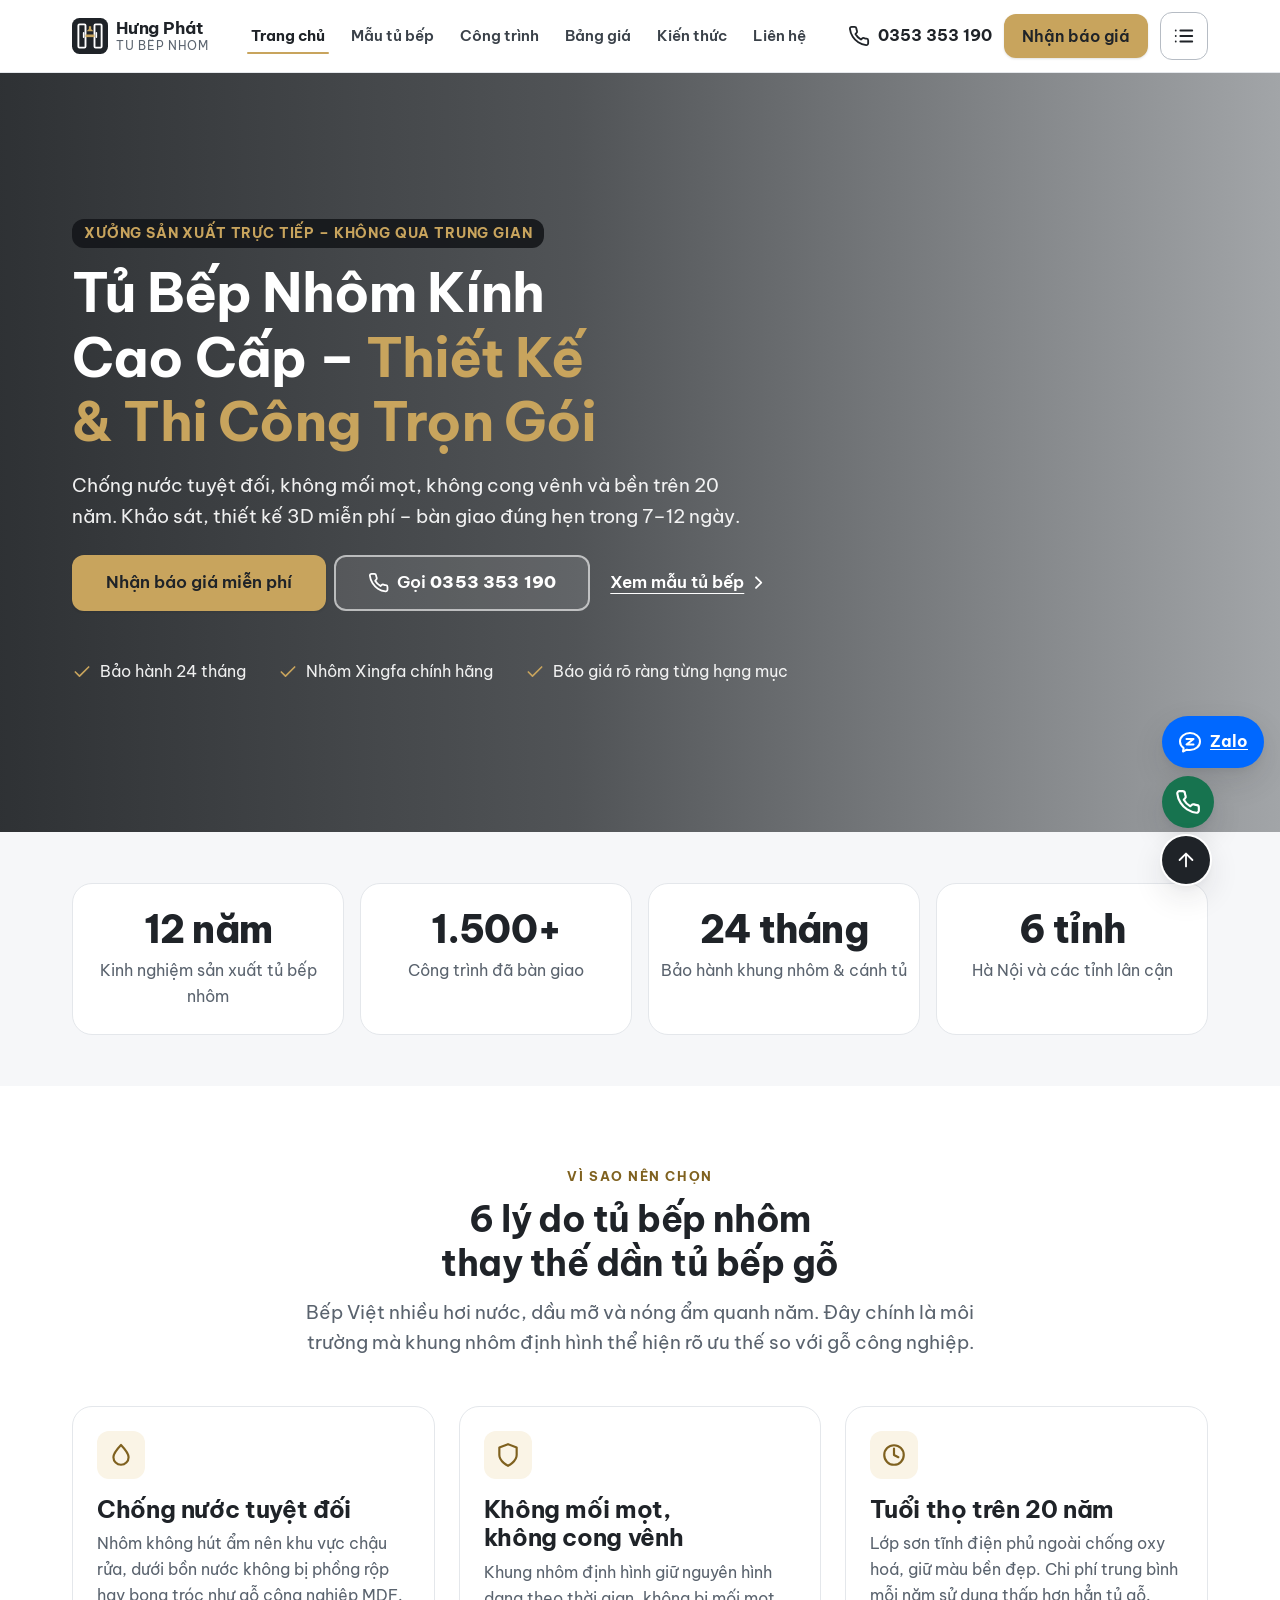
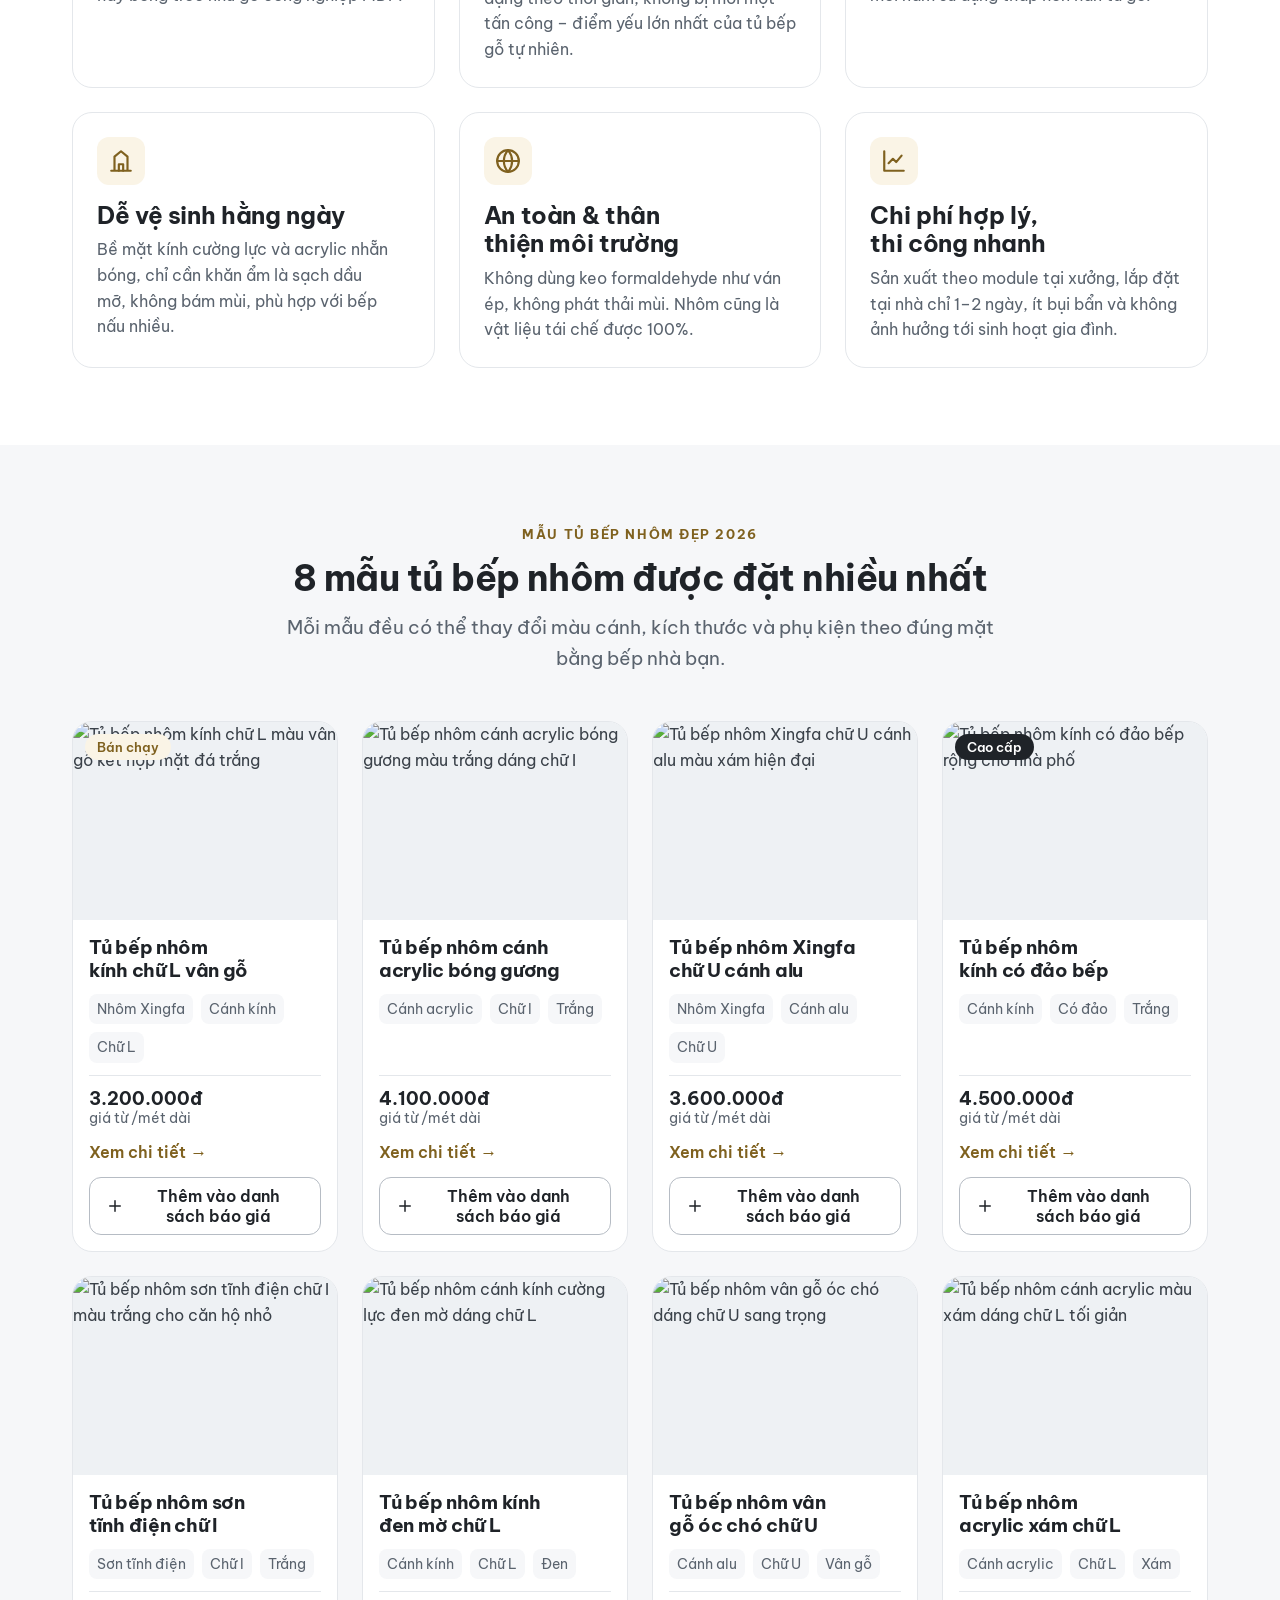
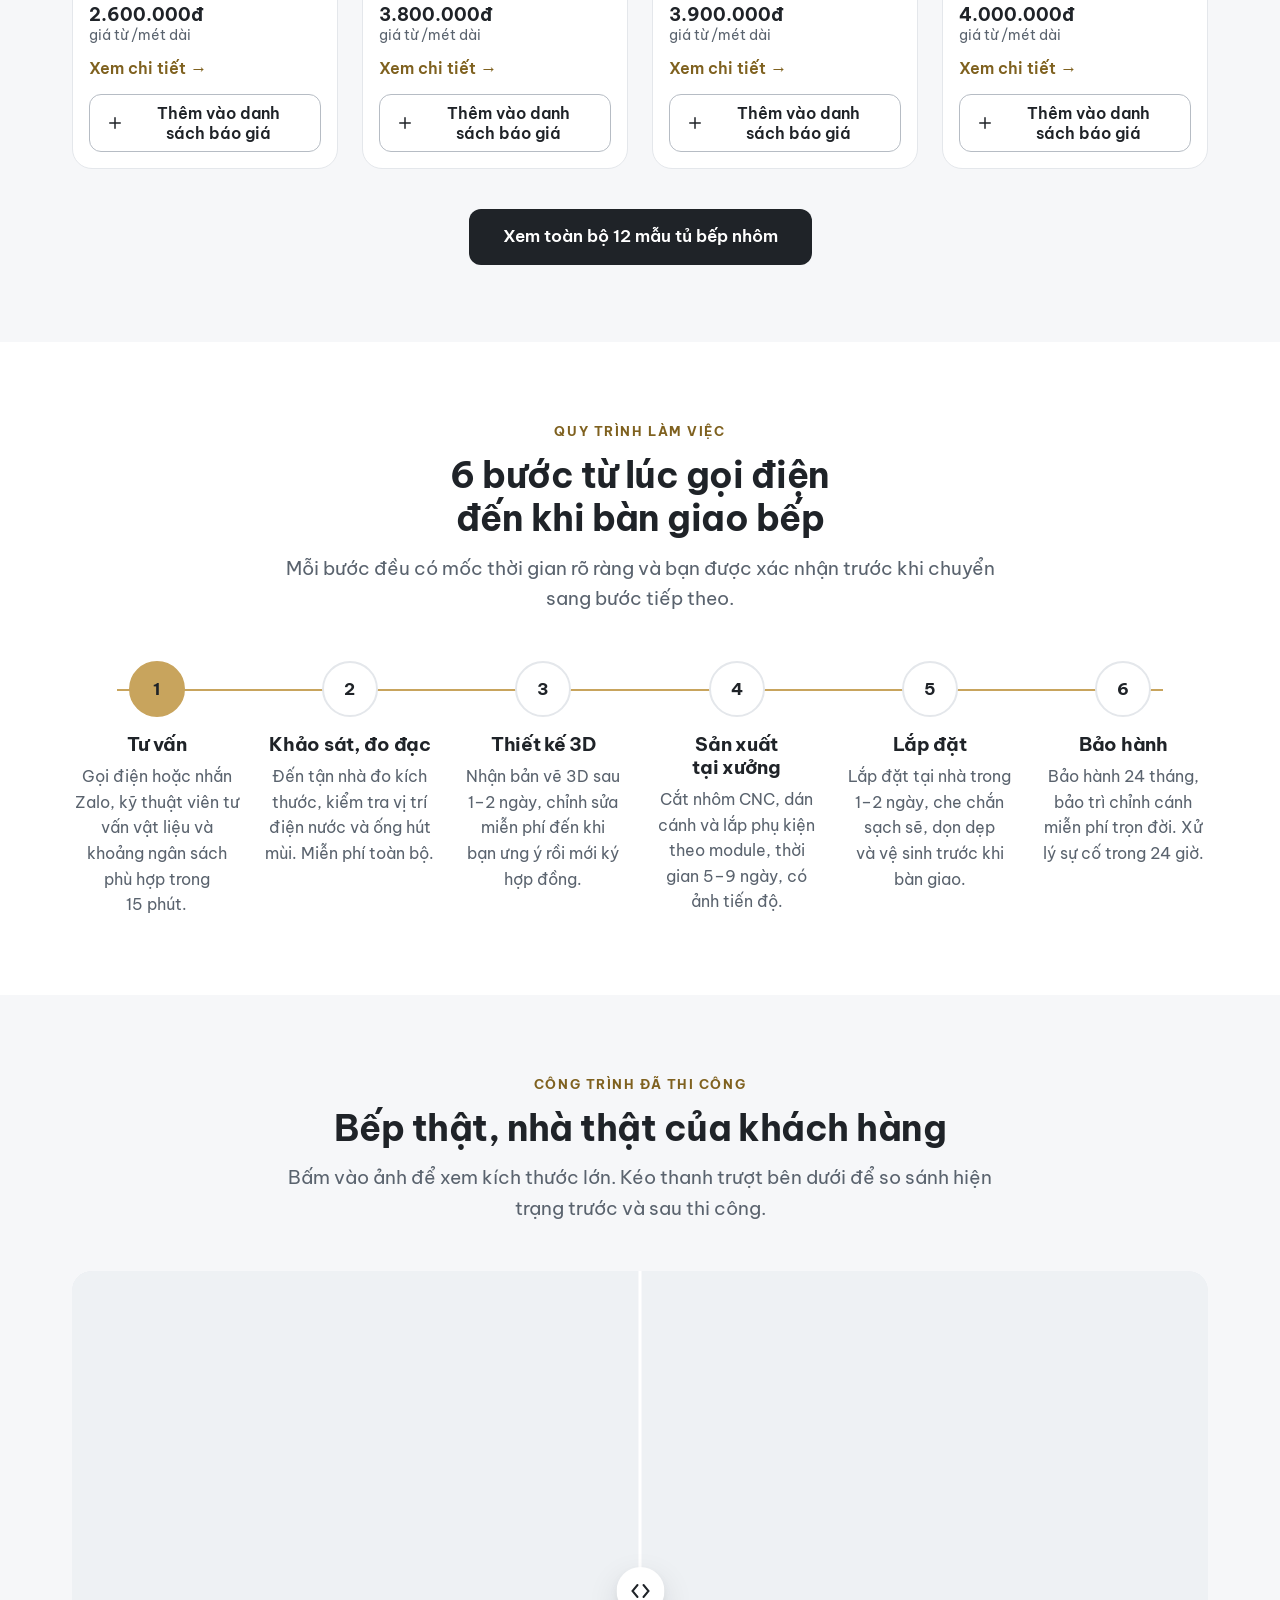
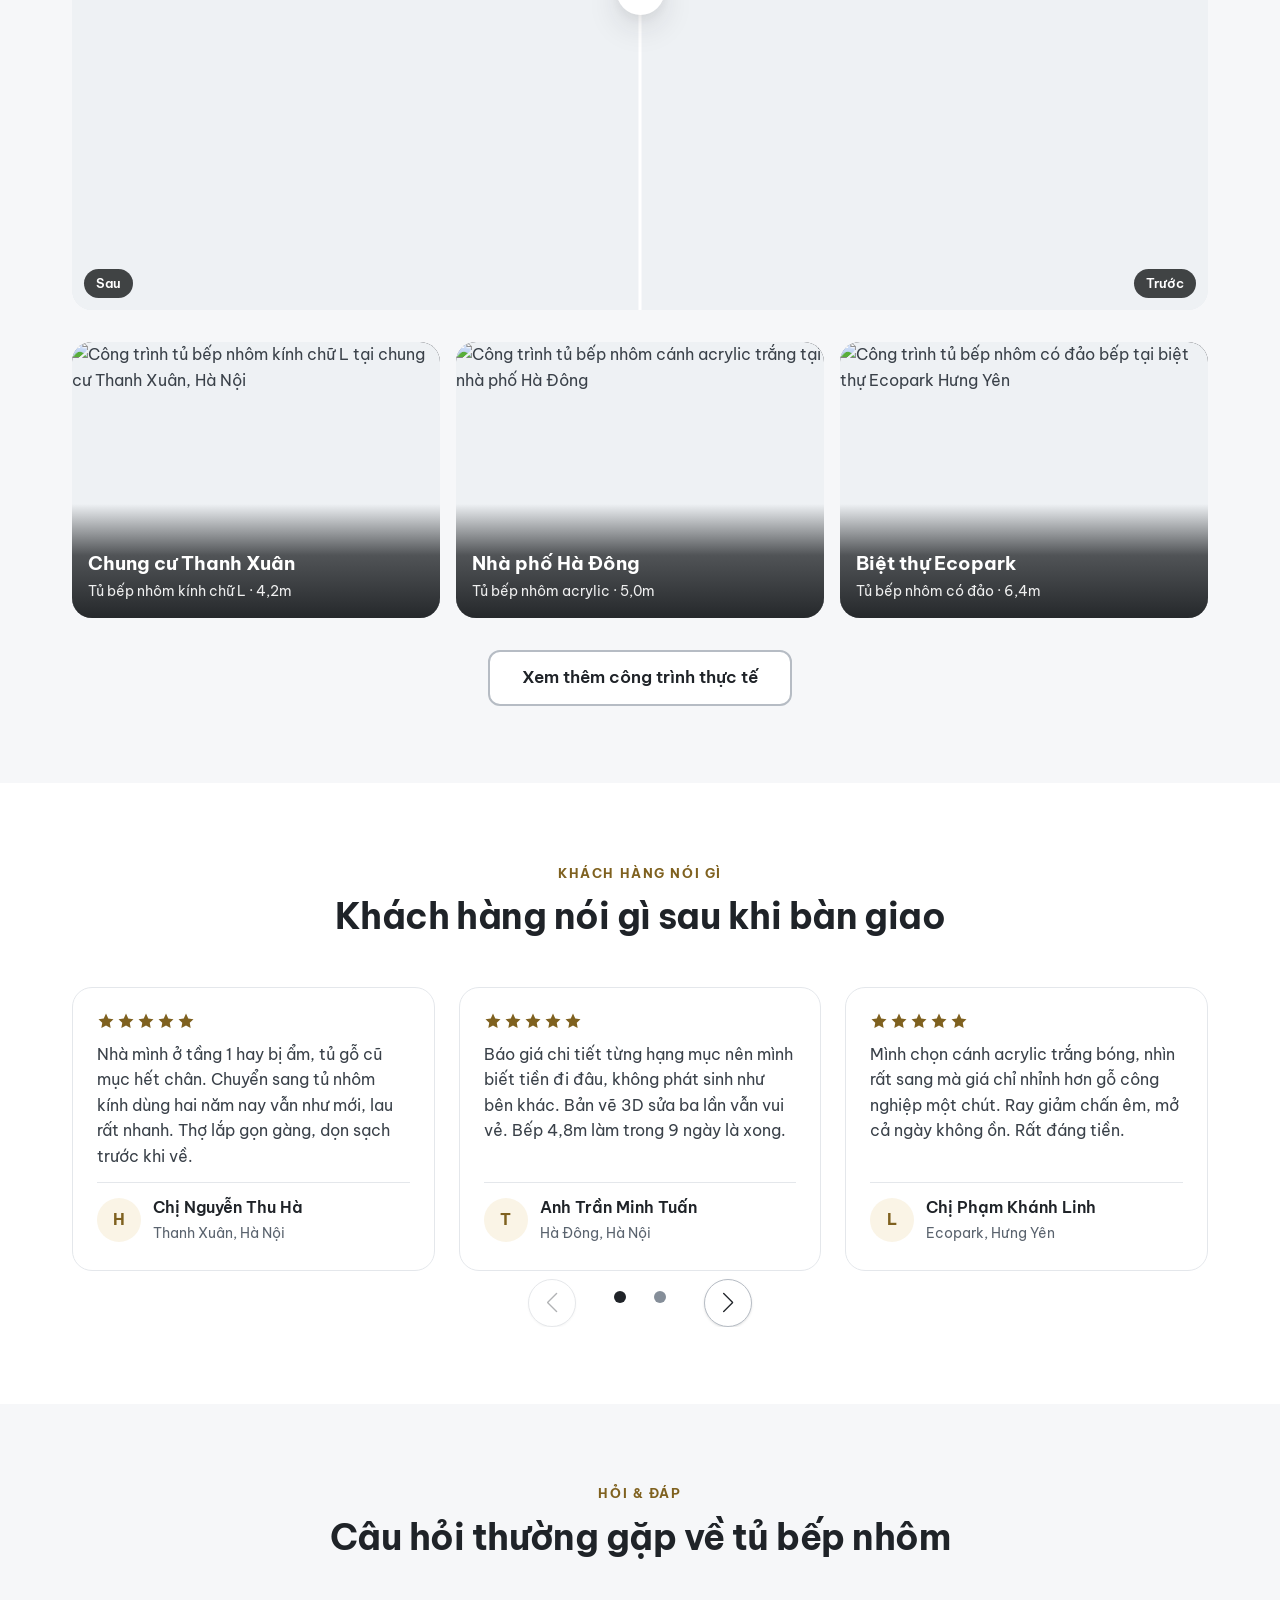
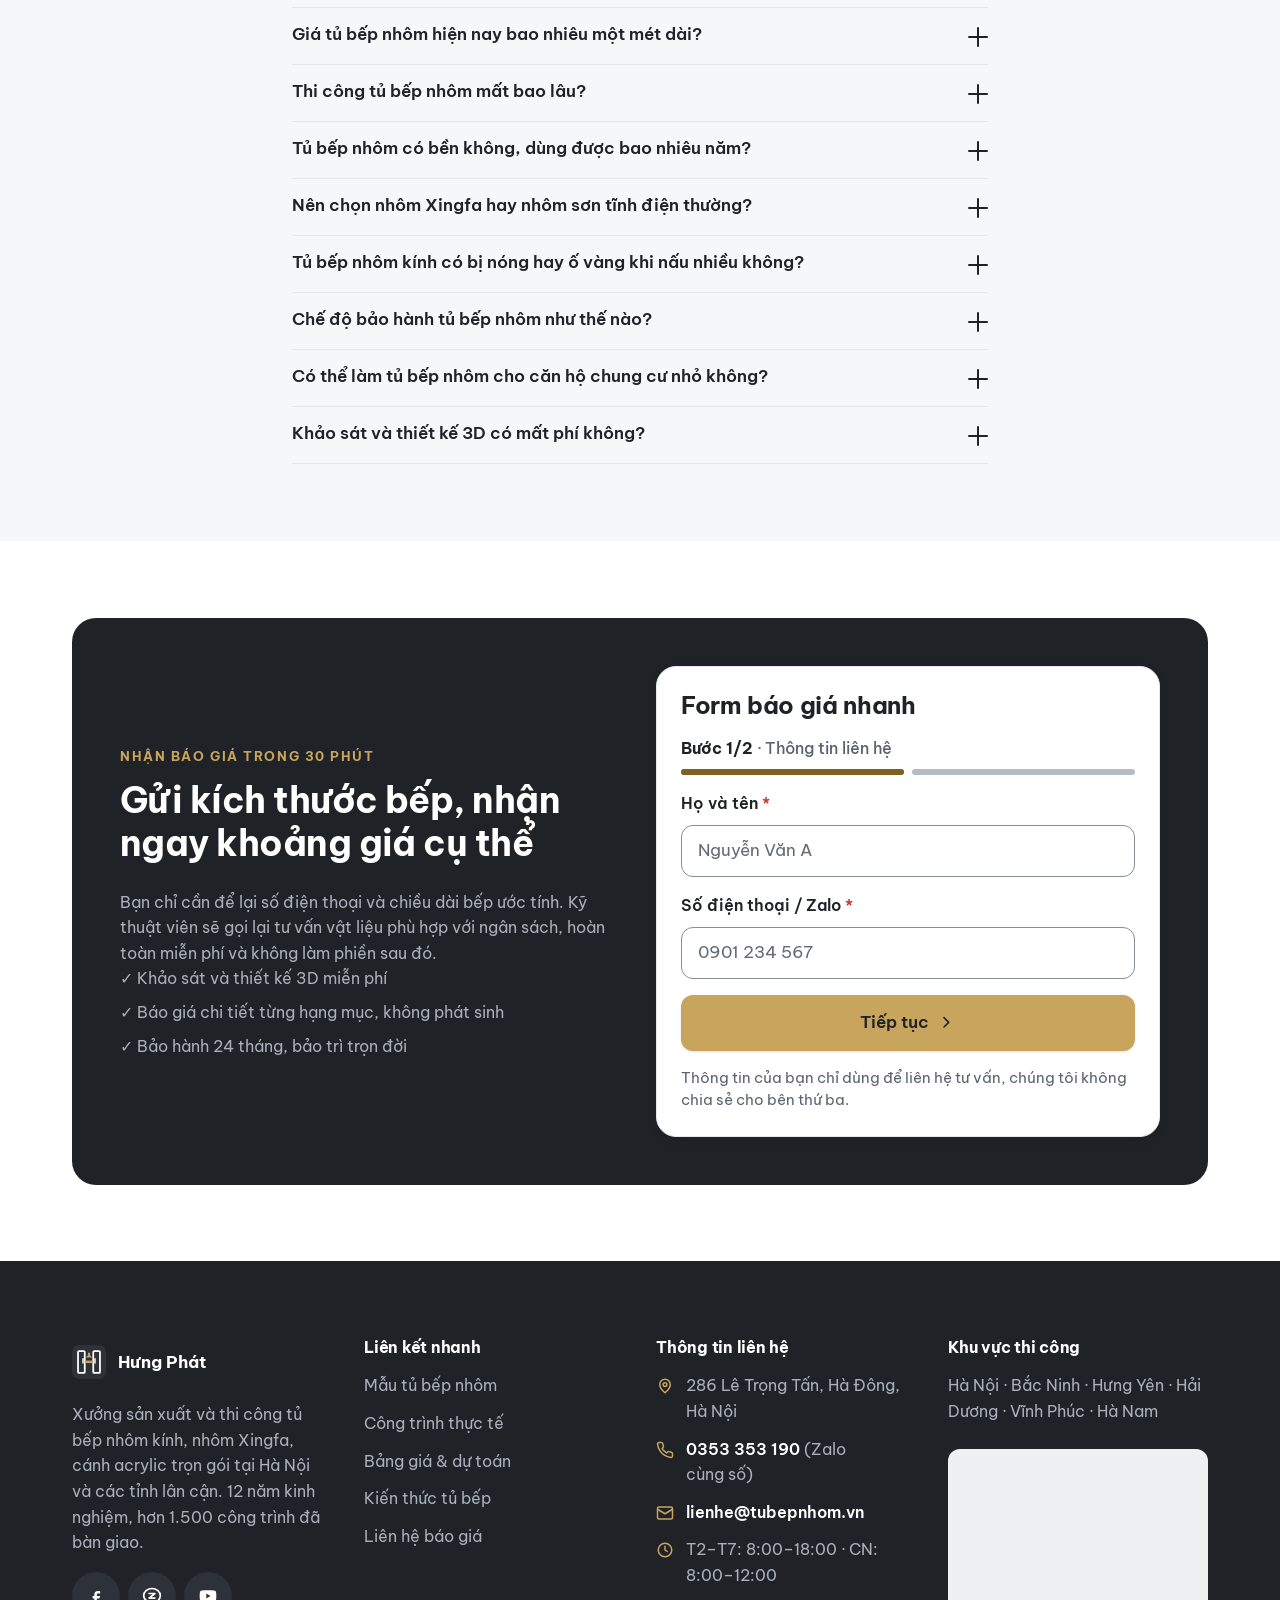
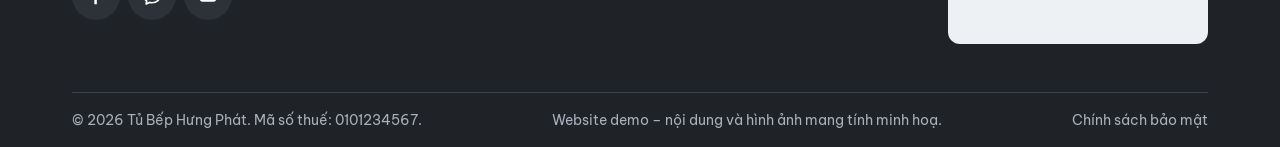
==== commit e7301a72: "Go diem danh gia mau (4.9 sao/187 luot) khoi JSON-LD va tieu de Diem danh gia chua co that, de tranh" ====
--- a/index.html
+++ b/index.html
@@ -7,7 +7,7 @@
 <!-- ====================== SEO CƠ BẢN ====================== -->
 <title>Tủ Bếp Nhôm Kính Cao Cấp | Thiết Kế &amp; Thi Công Trọn Gói</title>
 <meta name="description" content="Thiết kế và thi công tủ bếp nhôm kính, nhôm Xingfa, cánh acrylic cao cấp. Chống nước, chống mối mọt, bền 20+ năm. Khảo sát miễn phí, bảo hành 24 tháng.">
-<link rel="canonical" href="https://tubepnhom.vn/">
+<link rel="canonical" href="https://tubepnhomhanoi.xyz/">
 <meta name="robots" content="index, follow, max-image-preview:large">
 <meta name="theme-color" content="#1F2328">
 <meta name="author" content="Tủ Bếp Hưng Phát">
@@ -18,7 +18,7 @@
 <meta property="og:site_name" content="Tủ Bếp Hưng Phát">
 <meta property="og:title" content="Tủ Bếp Nhôm Kính Cao Cấp | Thiết Kế &amp; Thi Công Trọn Gói">
 <meta property="og:description" content="Thiết kế và thi công tủ bếp nhôm kính, nhôm Xingfa, cánh acrylic cao cấp. Khảo sát miễn phí, bảo hành 24 tháng.">
-<meta property="og:url" content="https://tubepnhom.vn/">
+<meta property="og:url" content="https://tubepnhomhanoi.xyz/">
 <meta property="og:image" content="https://images.unsplash.com/photo-1556909212-d5b604d0c90d?auto=format&amp;fit=crop&amp;w=1200&amp;h=630&amp;q=75">
 <meta property="og:image:width" content="1200">
 <meta property="og:image:height" content="630">
@@ -78,15 +78,15 @@
   "@graph": [
     {
       "@type": "HomeAndConstructionBusiness",
-      "@id": "https://tubepnhom.vn/#business",
+      "@id": "https://tubepnhomhanoi.xyz/#business",
       "name": "Tủ Bếp Hưng Phát",
       "alternateName": "Tủ bếp nhôm Hưng Phát",
       "description": "Đơn vị thiết kế và thi công tủ bếp nhôm kính, nhôm Xingfa, cánh acrylic, cánh alu tại Hà Nội và các tỉnh lân cận.",
-      "url": "https://tubepnhom.vn/",
+      "url": "https://tubepnhomhanoi.xyz/",
       "telephone": "+84353353190",
       "email": "lienhe@tubepnhom.vn",
       "image": "https://images.unsplash.com/photo-1556909212-d5b604d0c90d?auto=format&fit=crop&w=1200&q=75",
-      "logo": "https://tubepnhom.vn/assets/icons/favicon.svg",
+      "logo": "https://tubepnhomhanoi.xyz/assets/icons/favicon.svg",
       "priceRange": "2.400.000đ - 5.500.000đ/mét dài",
       "address": {
         "@type": "PostalAddress",
@@ -108,16 +108,15 @@
         { "@type": "OpeningHoursSpecification", "dayOfWeek": ["Monday","Tuesday","Wednesday","Thursday","Friday","Saturday"], "opens": "08:00", "closes": "18:00" },
         { "@type": "OpeningHoursSpecification", "dayOfWeek": "Sunday", "opens": "08:00", "closes": "12:00" }
       ],
-      "sameAs": ["https://www.facebook.com/", "https://zalo.me/0353353190", "https://www.youtube.com/"],
-      "aggregateRating": { "@type": "AggregateRating", "ratingValue": "4.9", "reviewCount": "187" }
+      "sameAs": ["https://zalo.me/0353353190"]
     },
     {
       "@type": "WebSite",
-      "@id": "https://tubepnhom.vn/#website",
-      "url": "https://tubepnhom.vn/",
+      "@id": "https://tubepnhomhanoi.xyz/#website",
+      "url": "https://tubepnhomhanoi.xyz/",
       "name": "Tủ Bếp Hưng Phát",
       "inLanguage": "vi-VN",
-      "publisher": { "@id": "https://tubepnhom.vn/#business" }
+      "publisher": { "@id": "https://tubepnhomhanoi.xyz/#business" }
     },
     {
       "@type": "FAQPage",
@@ -670,7 +669,7 @@
     <div class="container">
       <div class="section__head section__head--center">
         <p class="eyebrow">Khách hàng nói gì</p>
-        <h2 id="reviews-title" class="section__title">4,9/5 sao từ 187 khách hàng đã bàn giao</h2>
+        <h2 id="reviews-title" class="section__title">Khách hàng nói gì sau khi bàn giao</h2>
       </div>
 
       <!-- Mọi đánh giá đều nằm sẵn trong HTML; Swiper chỉ bố trí lại thành slider -->
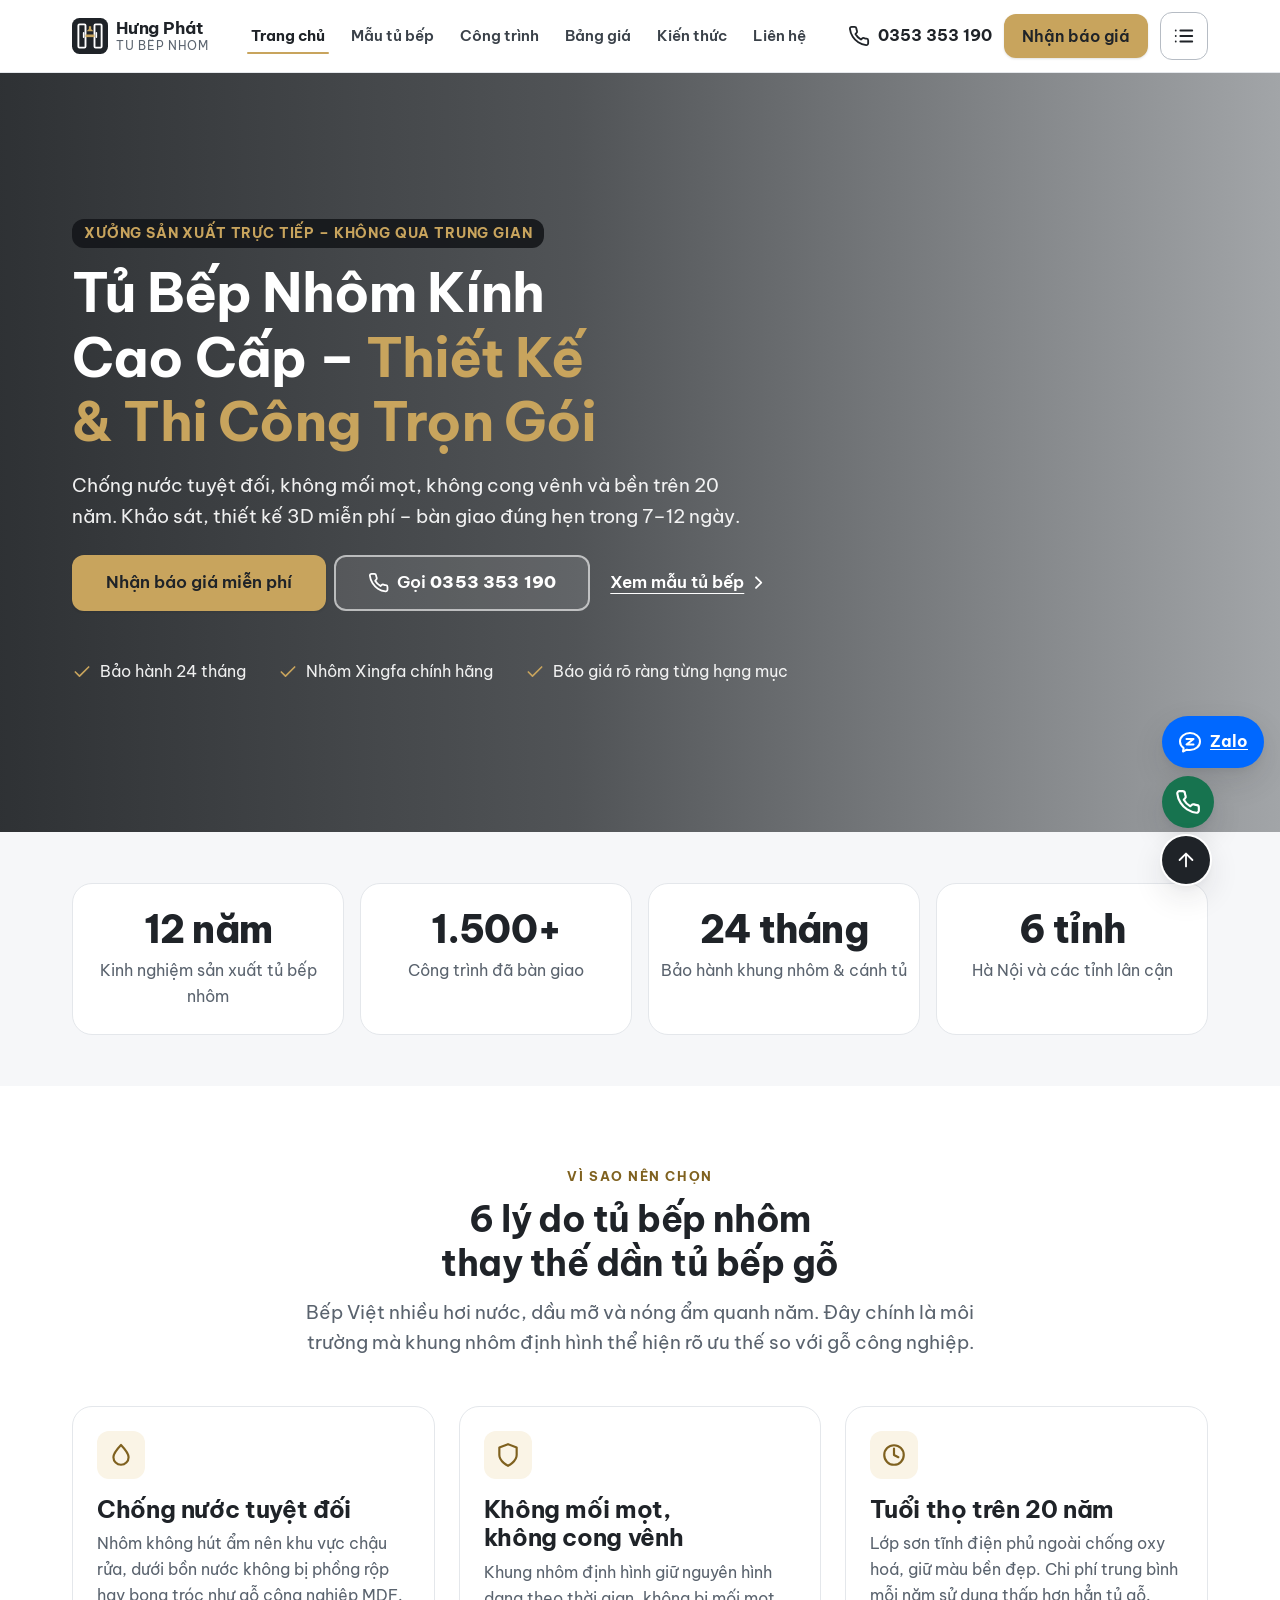
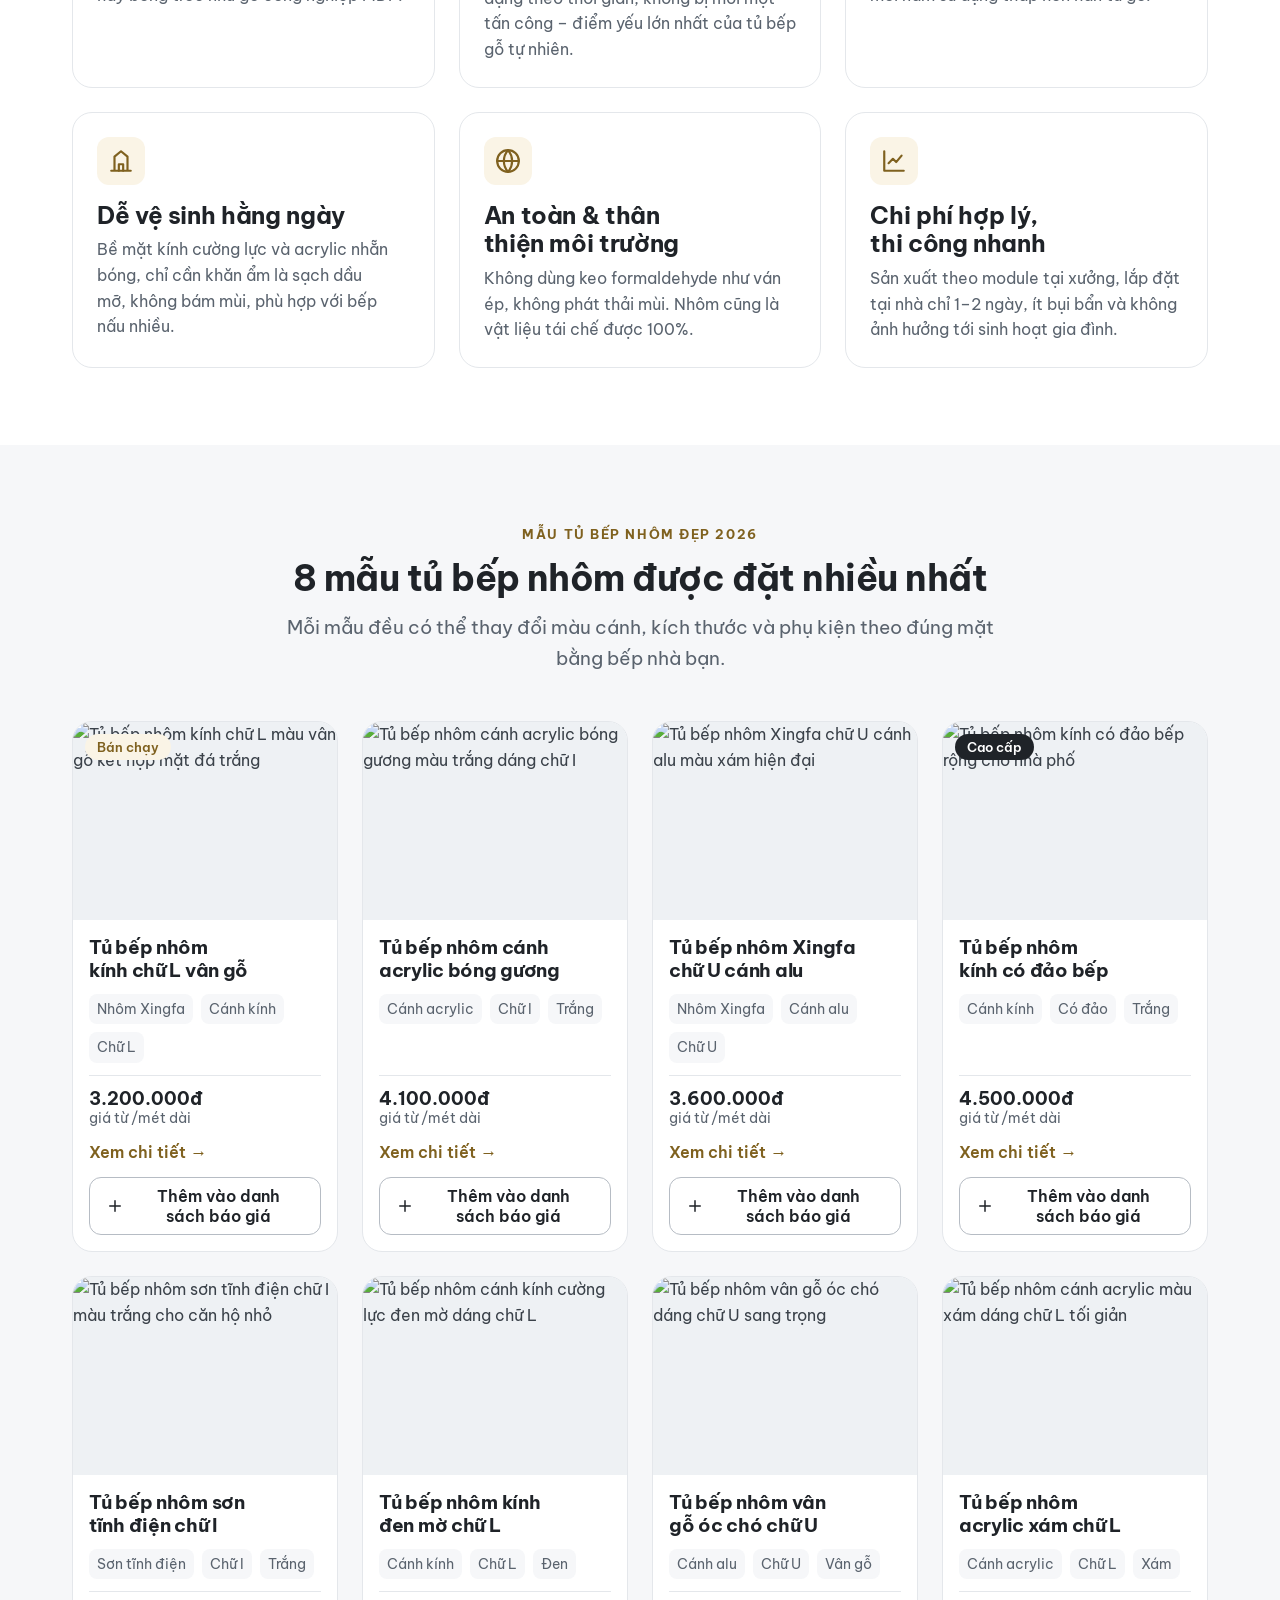
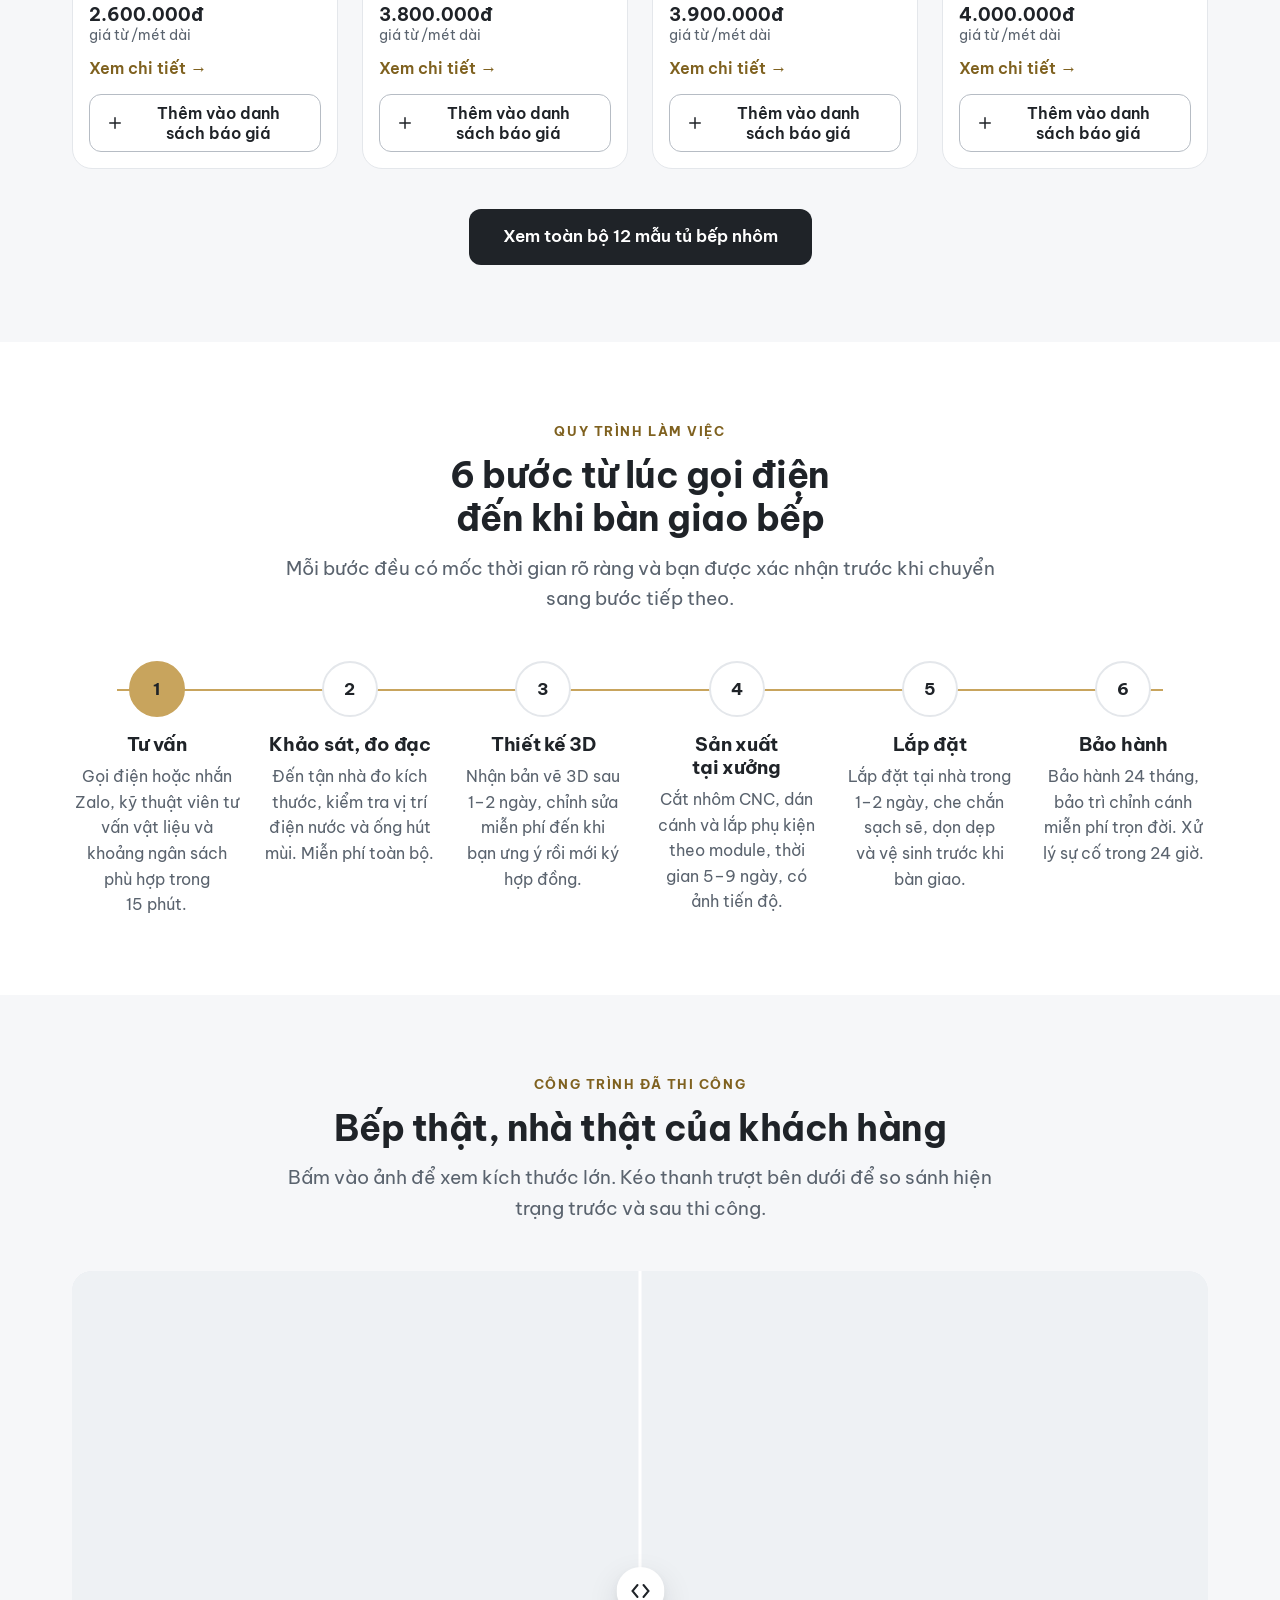
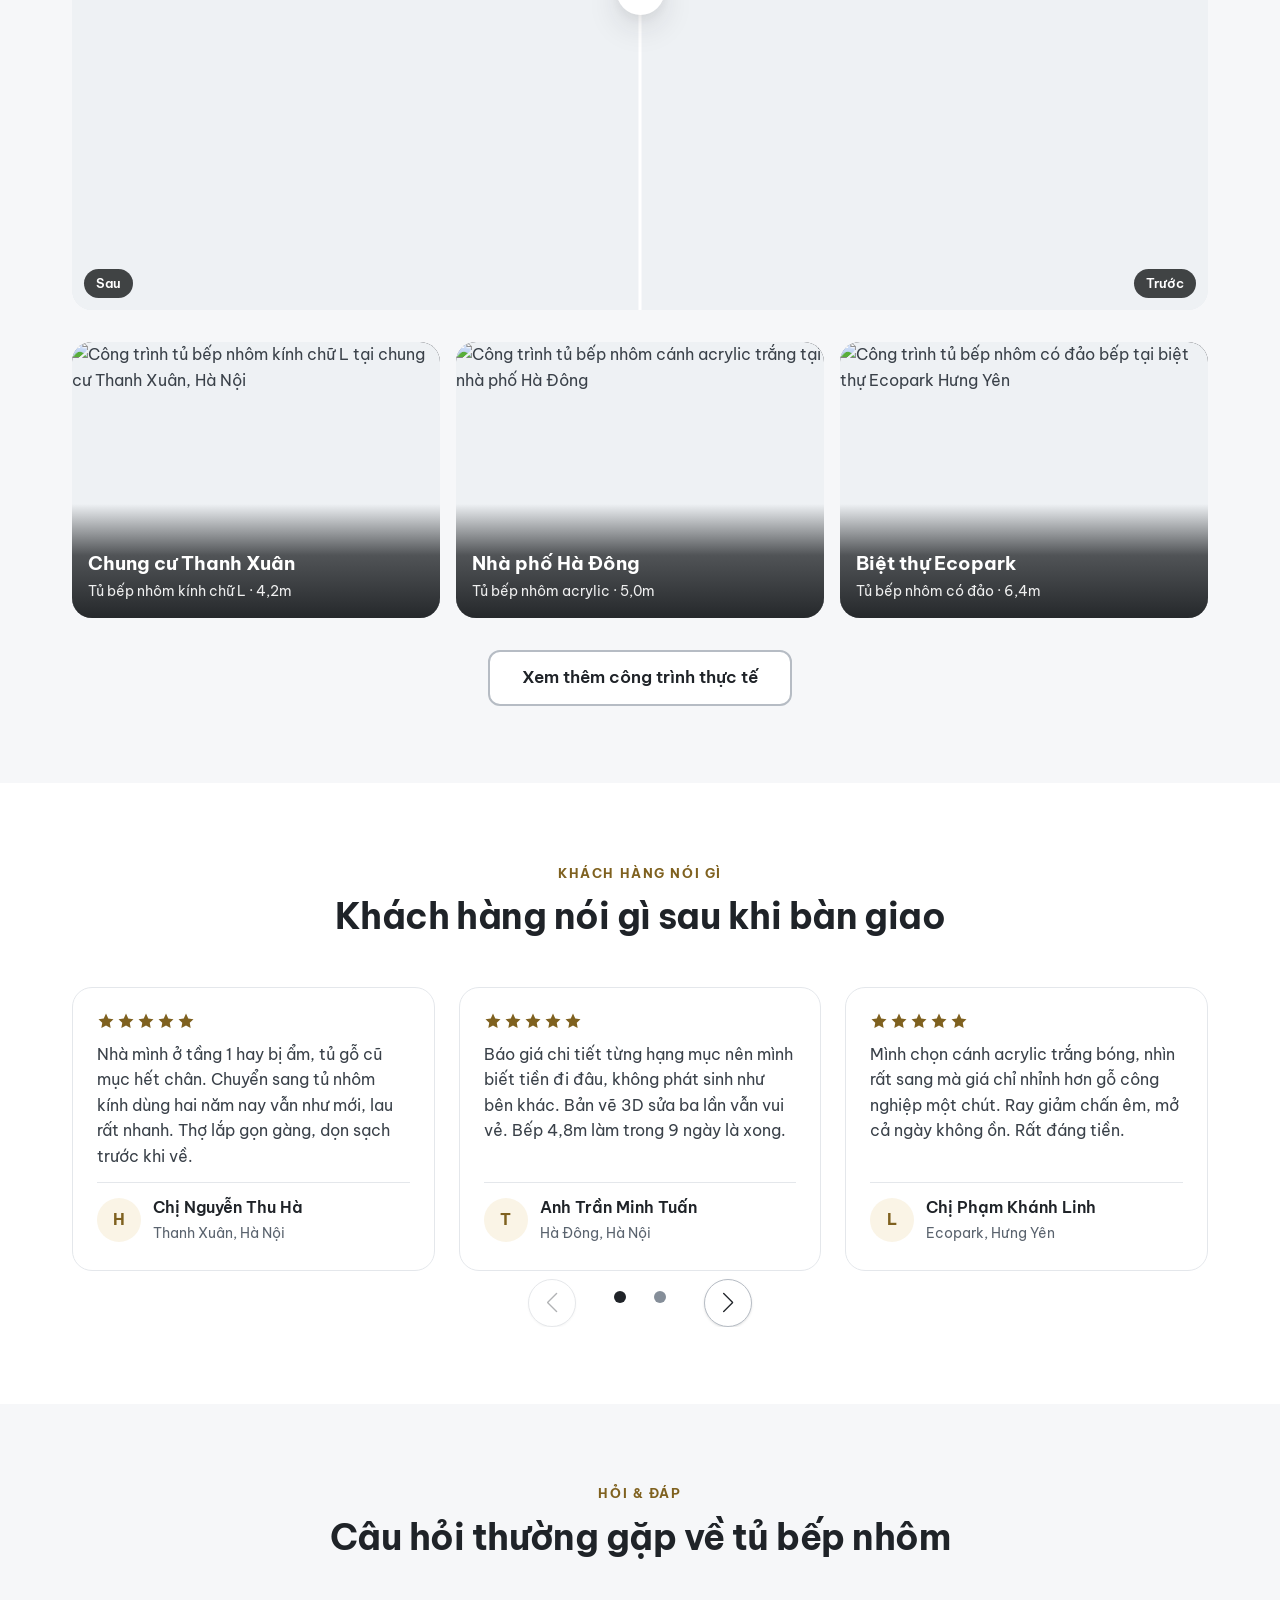
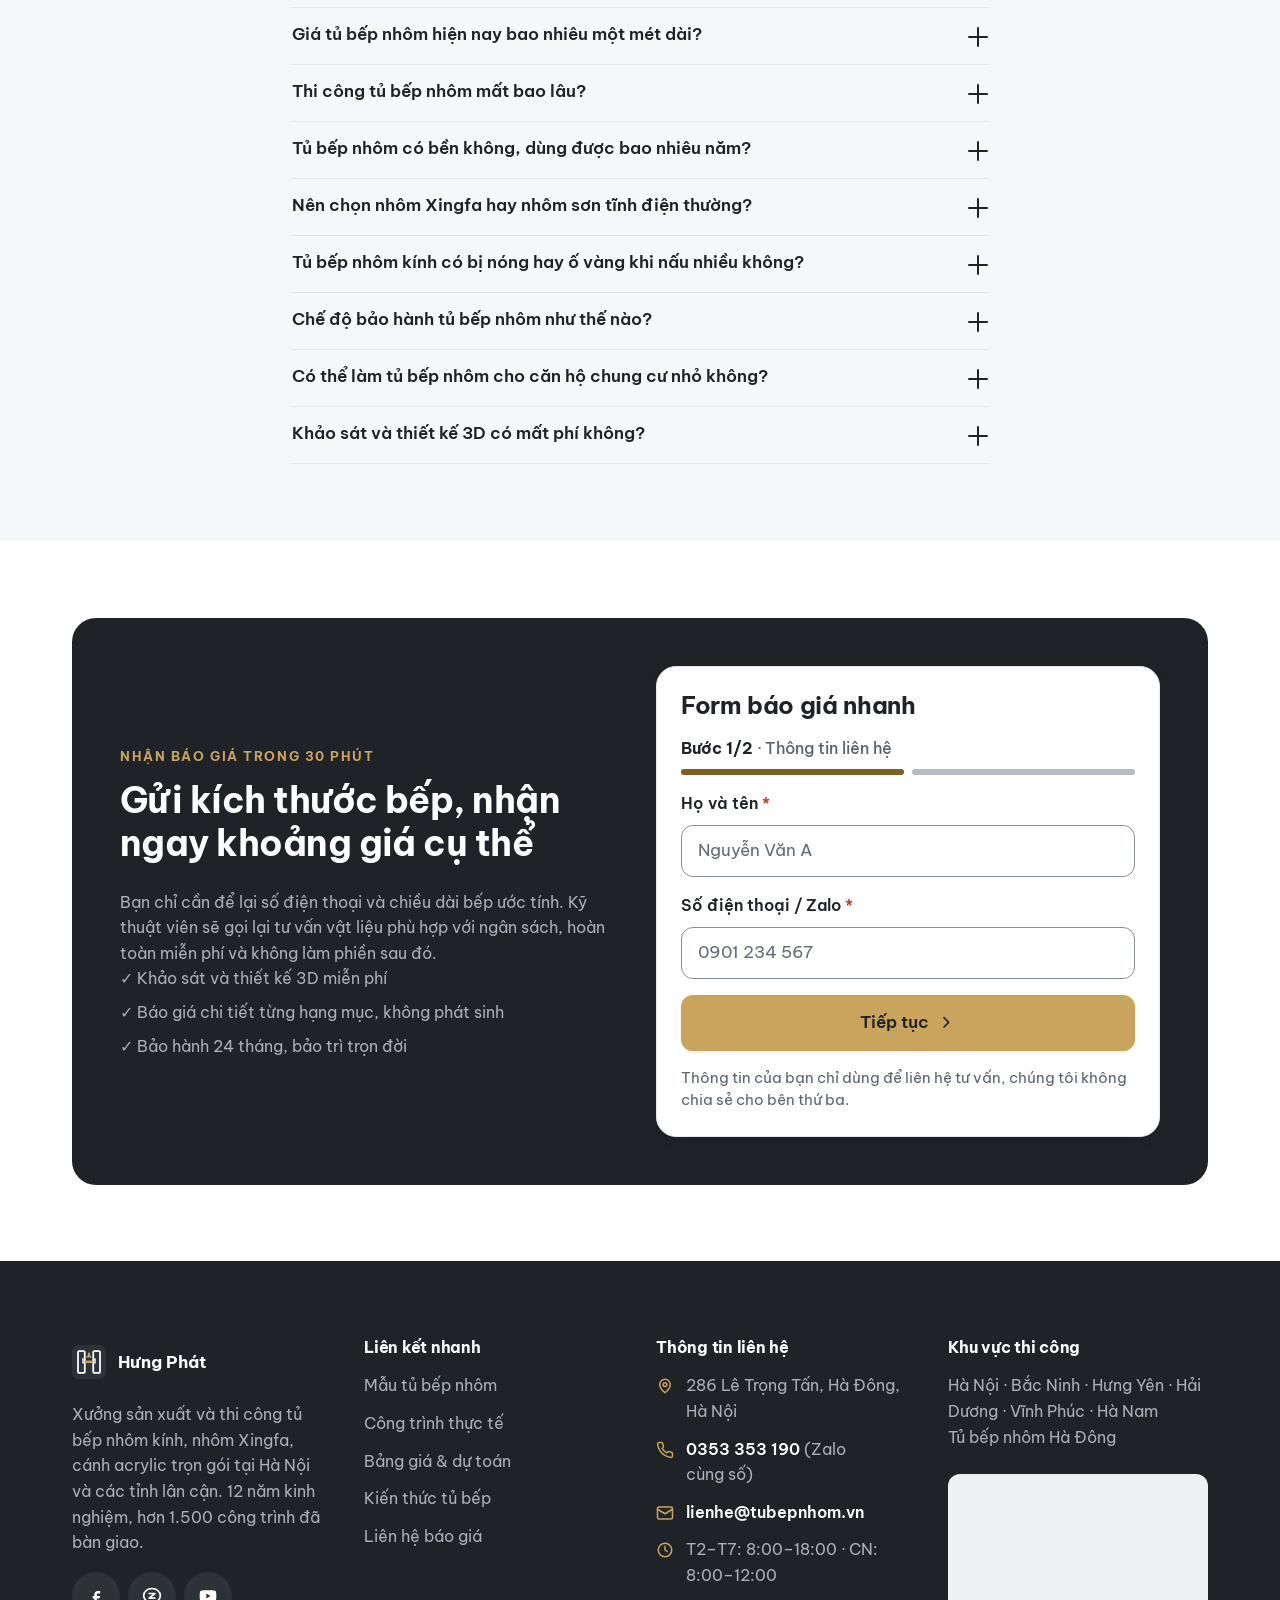
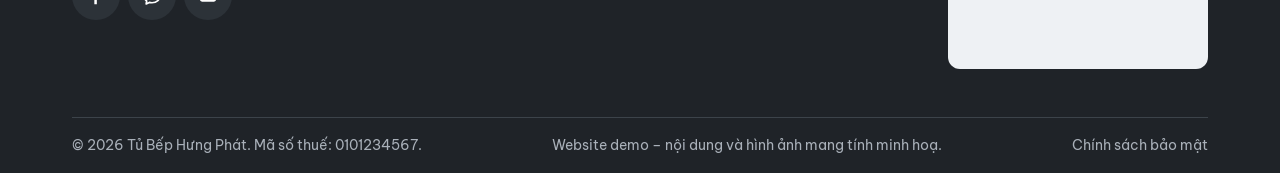
==== commit 256bc90c: "Them trang Tu bep nhom Ha Dong (local SEO), lien ket footer, kien-thuc, sitemap Co-Authored-By: Clau" ====
--- a/index.html
+++ b/index.html
@@ -96,6 +96,7 @@
         "postalCode": "100000",
         "addressCountry": "VN"
       },
+      "geo": { "@type": "GeoCoordinates", "latitude": 20.9678555, "longitude": 105.7555075 },
       "areaServed": [
         { "@type": "City", "name": "Hà Nội" },
         { "@type": "City", "name": "Bắc Ninh" },
@@ -948,6 +949,7 @@
       <div>
         <h2 class="footer__title">Khu vực thi công</h2>
         <p>Hà Nội · Bắc Ninh · Hưng Yên · Hải Dương · Vĩnh Phúc · Hà Nam</p>
+        <ul class="footer__list mt-4"><li><a href="tu-bep-nhom-ha-dong/index.html">Tủ bếp nhôm Hà Đông</a></li></ul>
         <!-- Bản đồ chỉ tải khi người dùng cuộn tới hoặc bấm vào (tiết kiệm băng thông) -->
         <div class="footer__map map-embed ratio ratio--4x3 mt-5"
              data-map-src="https://www.google.com/maps?q=286+L%C3%AA+Tr%E1%BB%8Dng+T%E1%BA%A5n,+H%C3%A0+%C4%90%C3%B4ng,+H%C3%A0+N%E1%BB%99i&amp;hl=vi&amp;z=15&amp;output=embed"
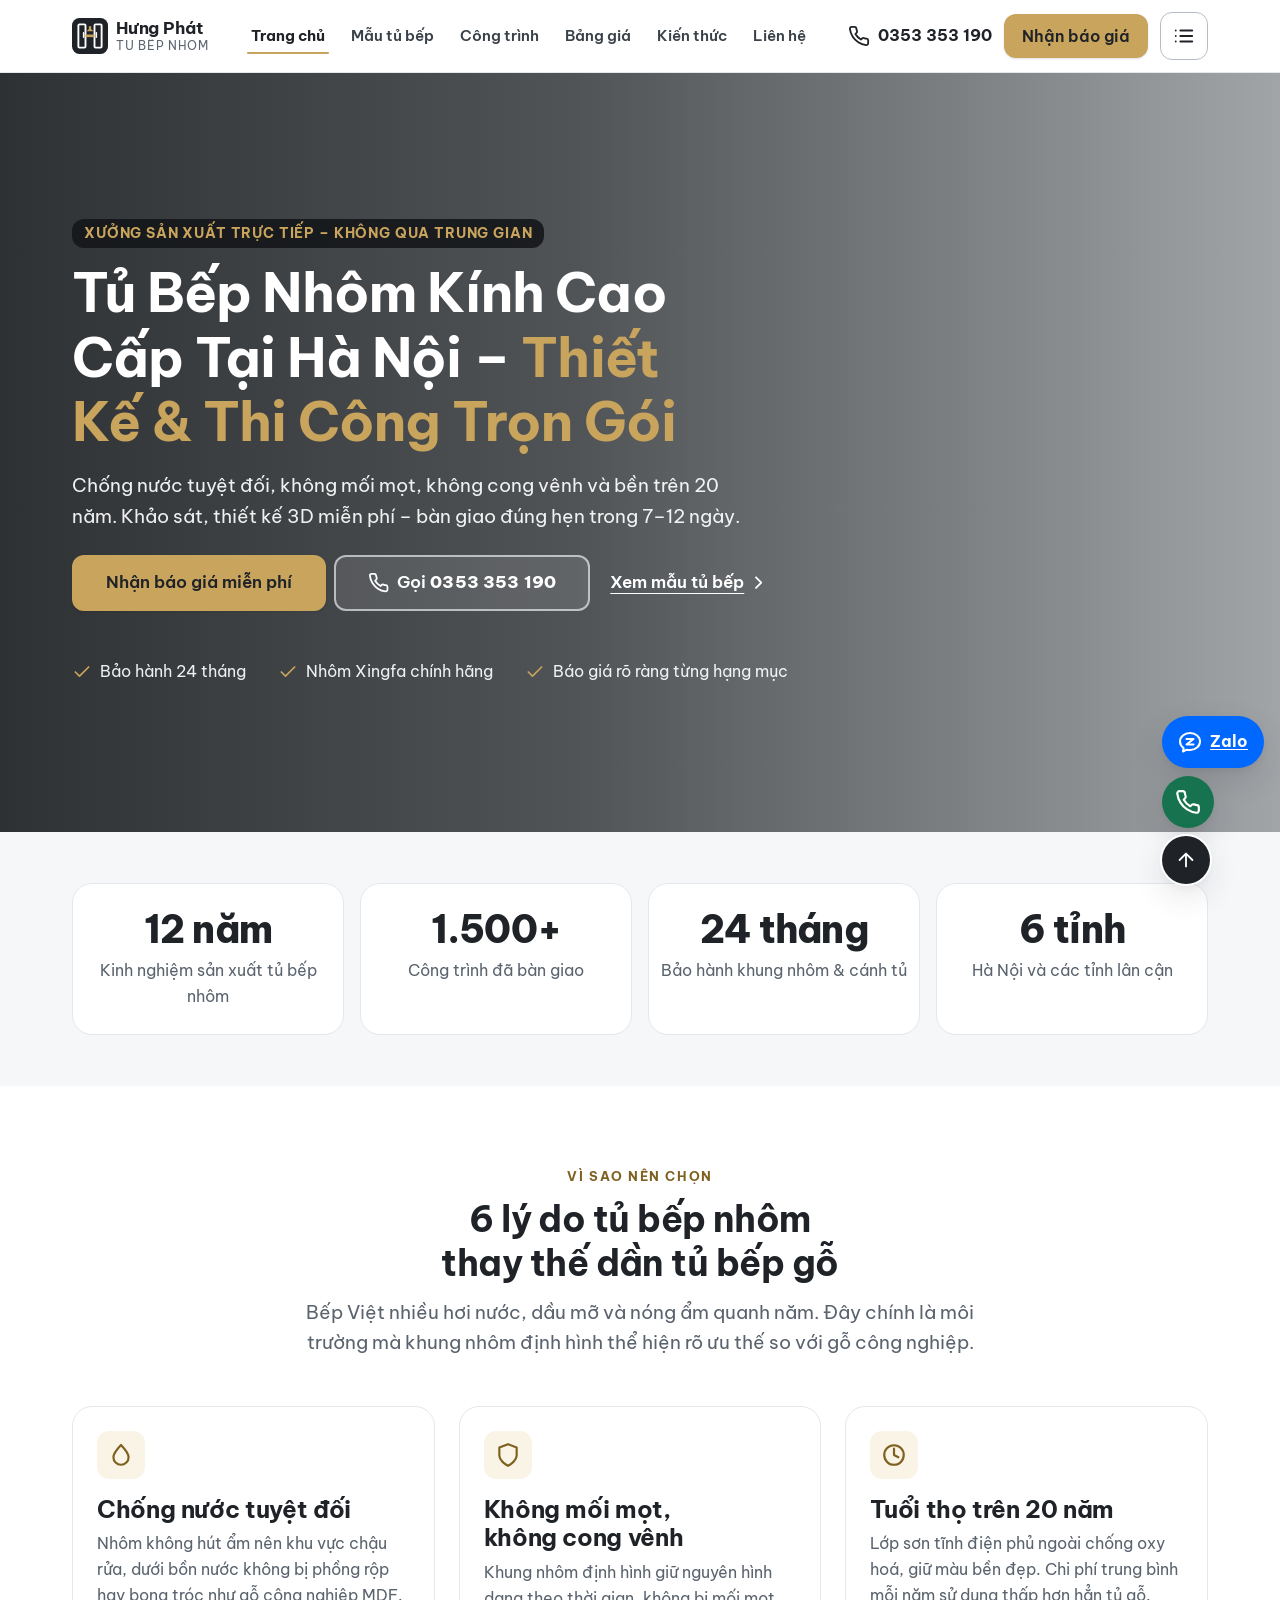
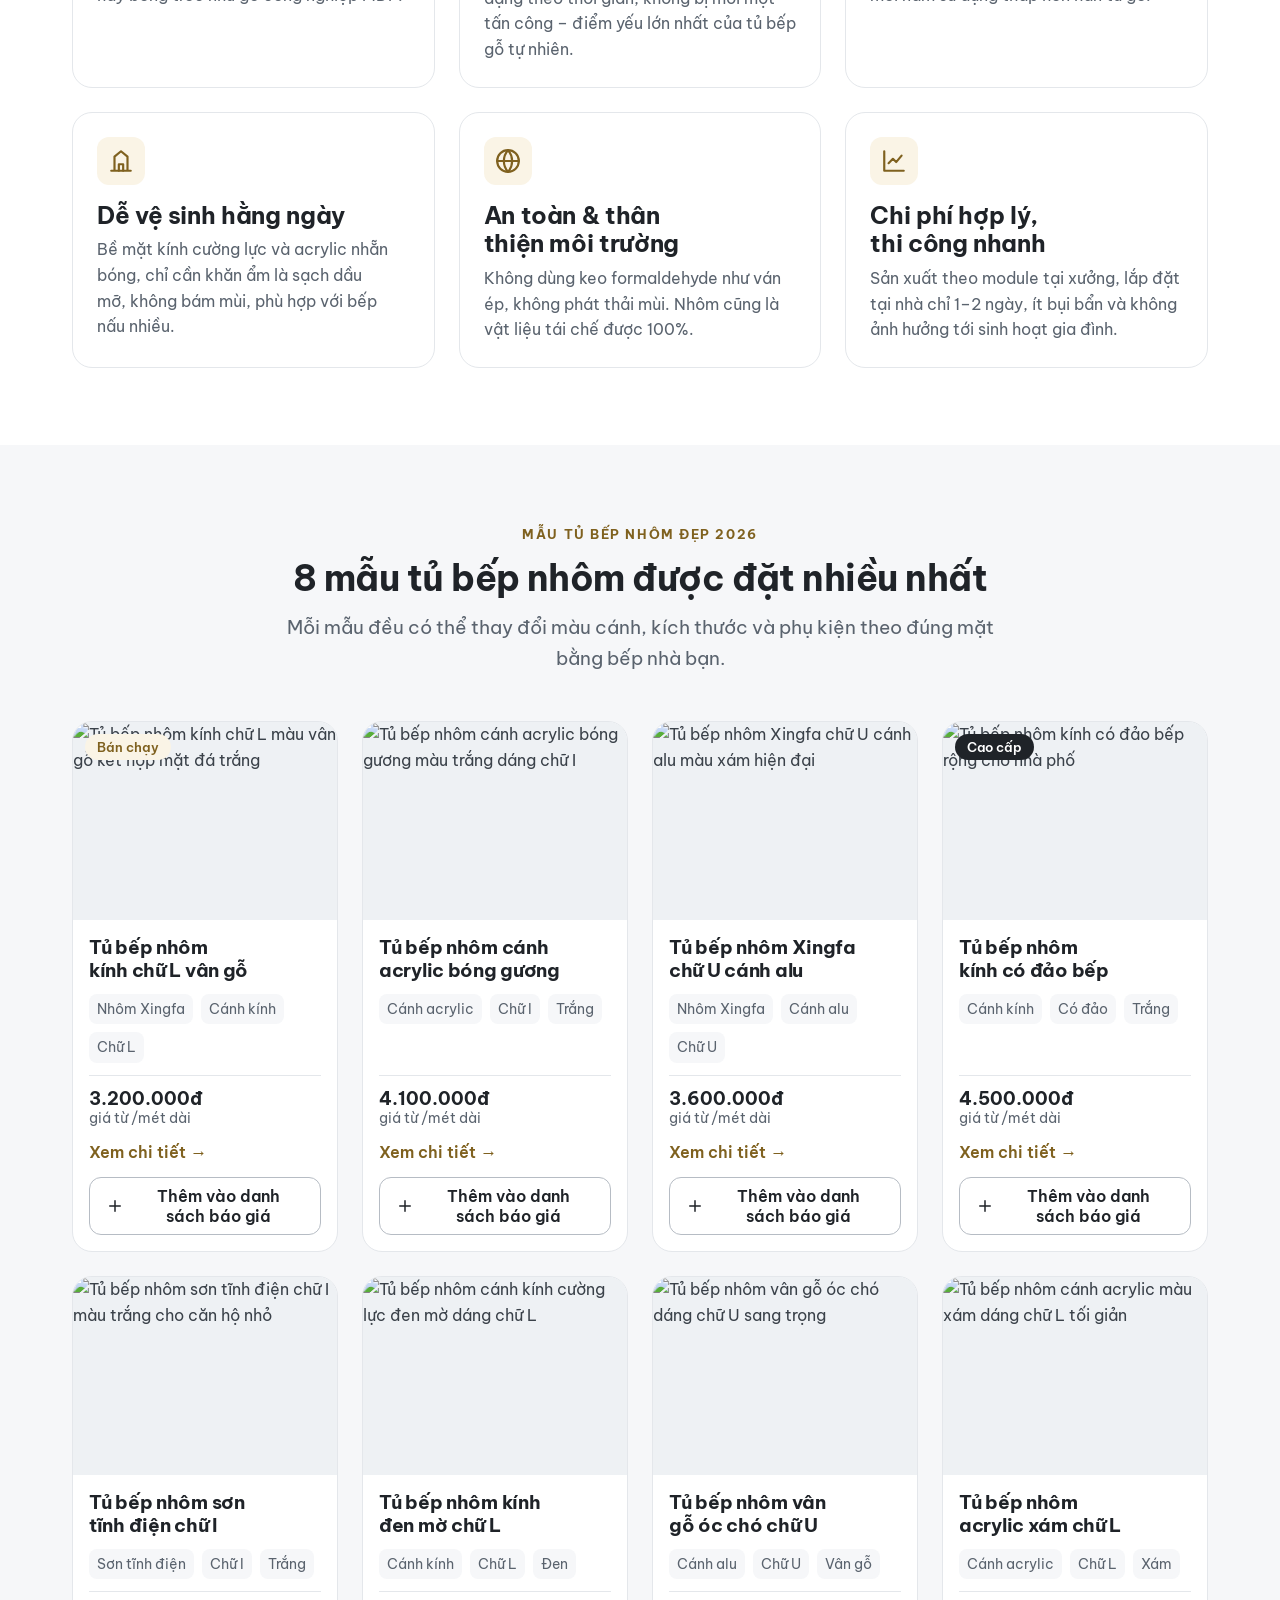
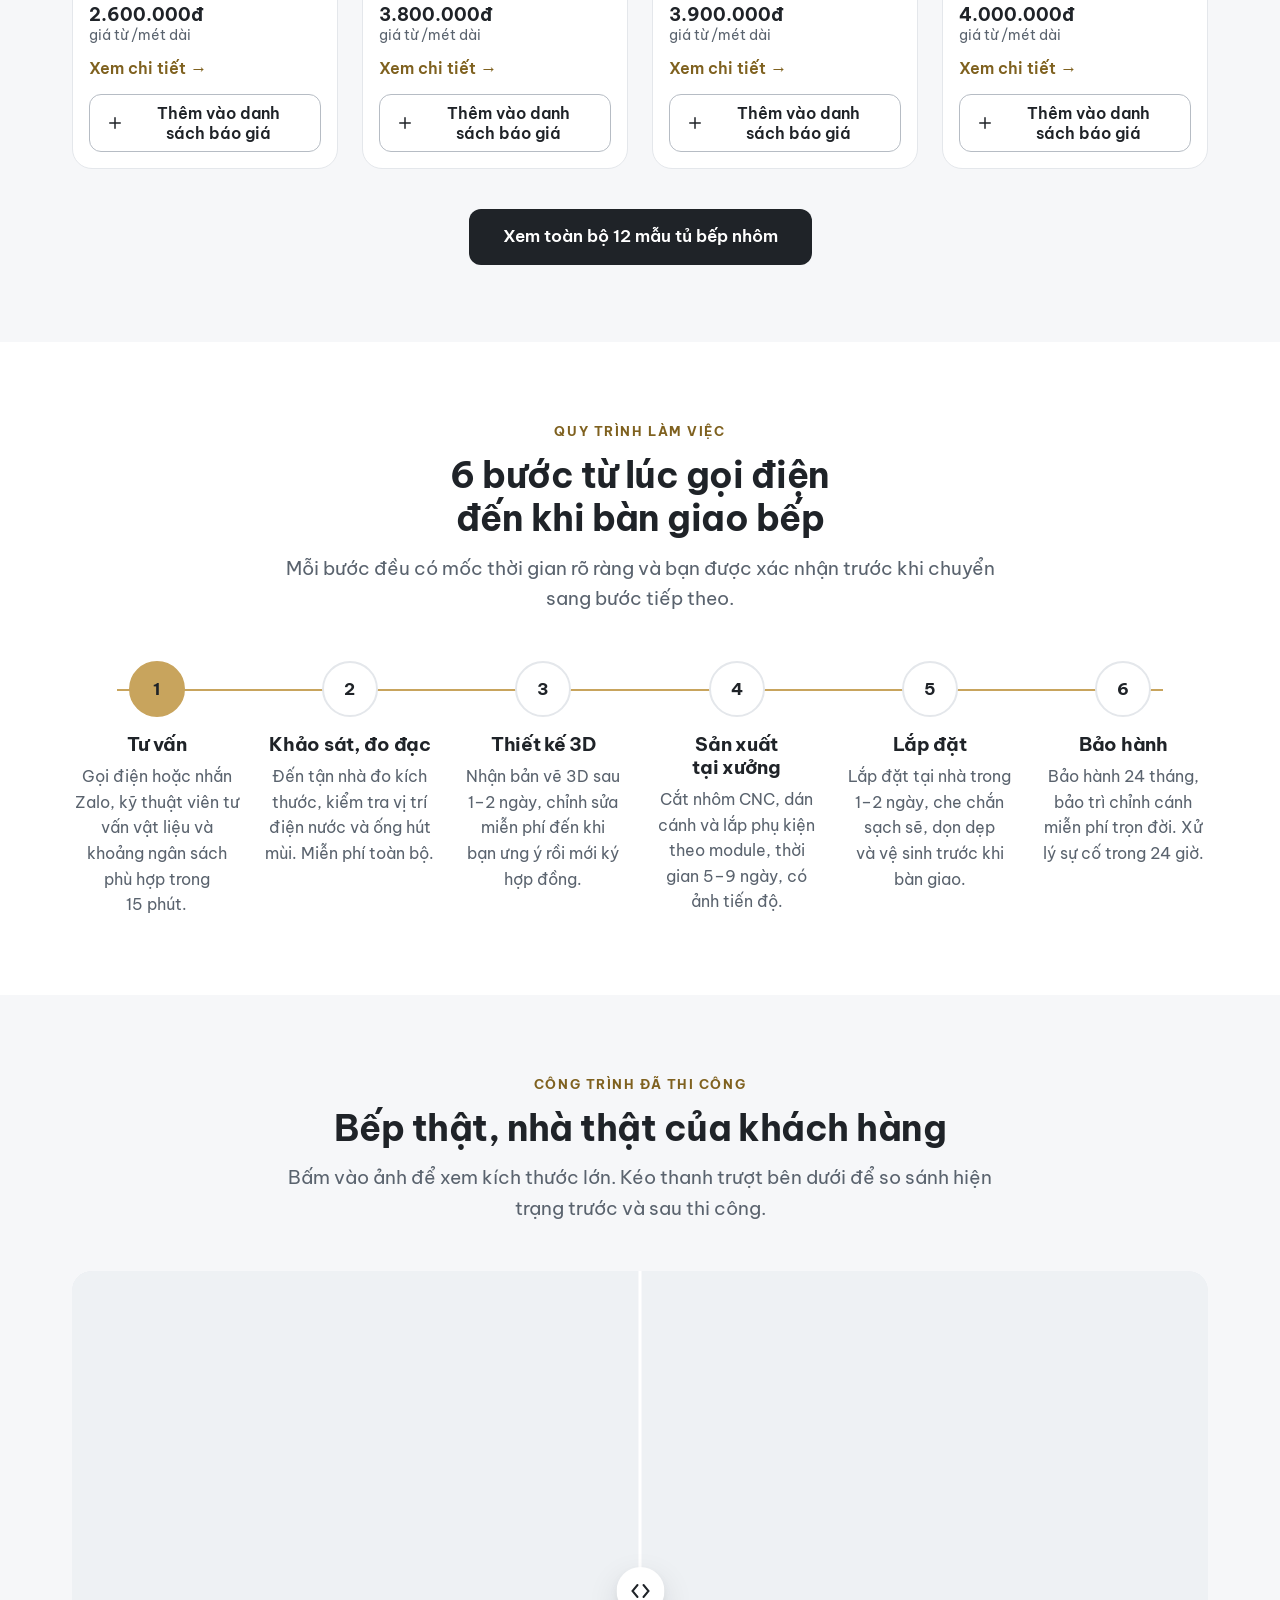
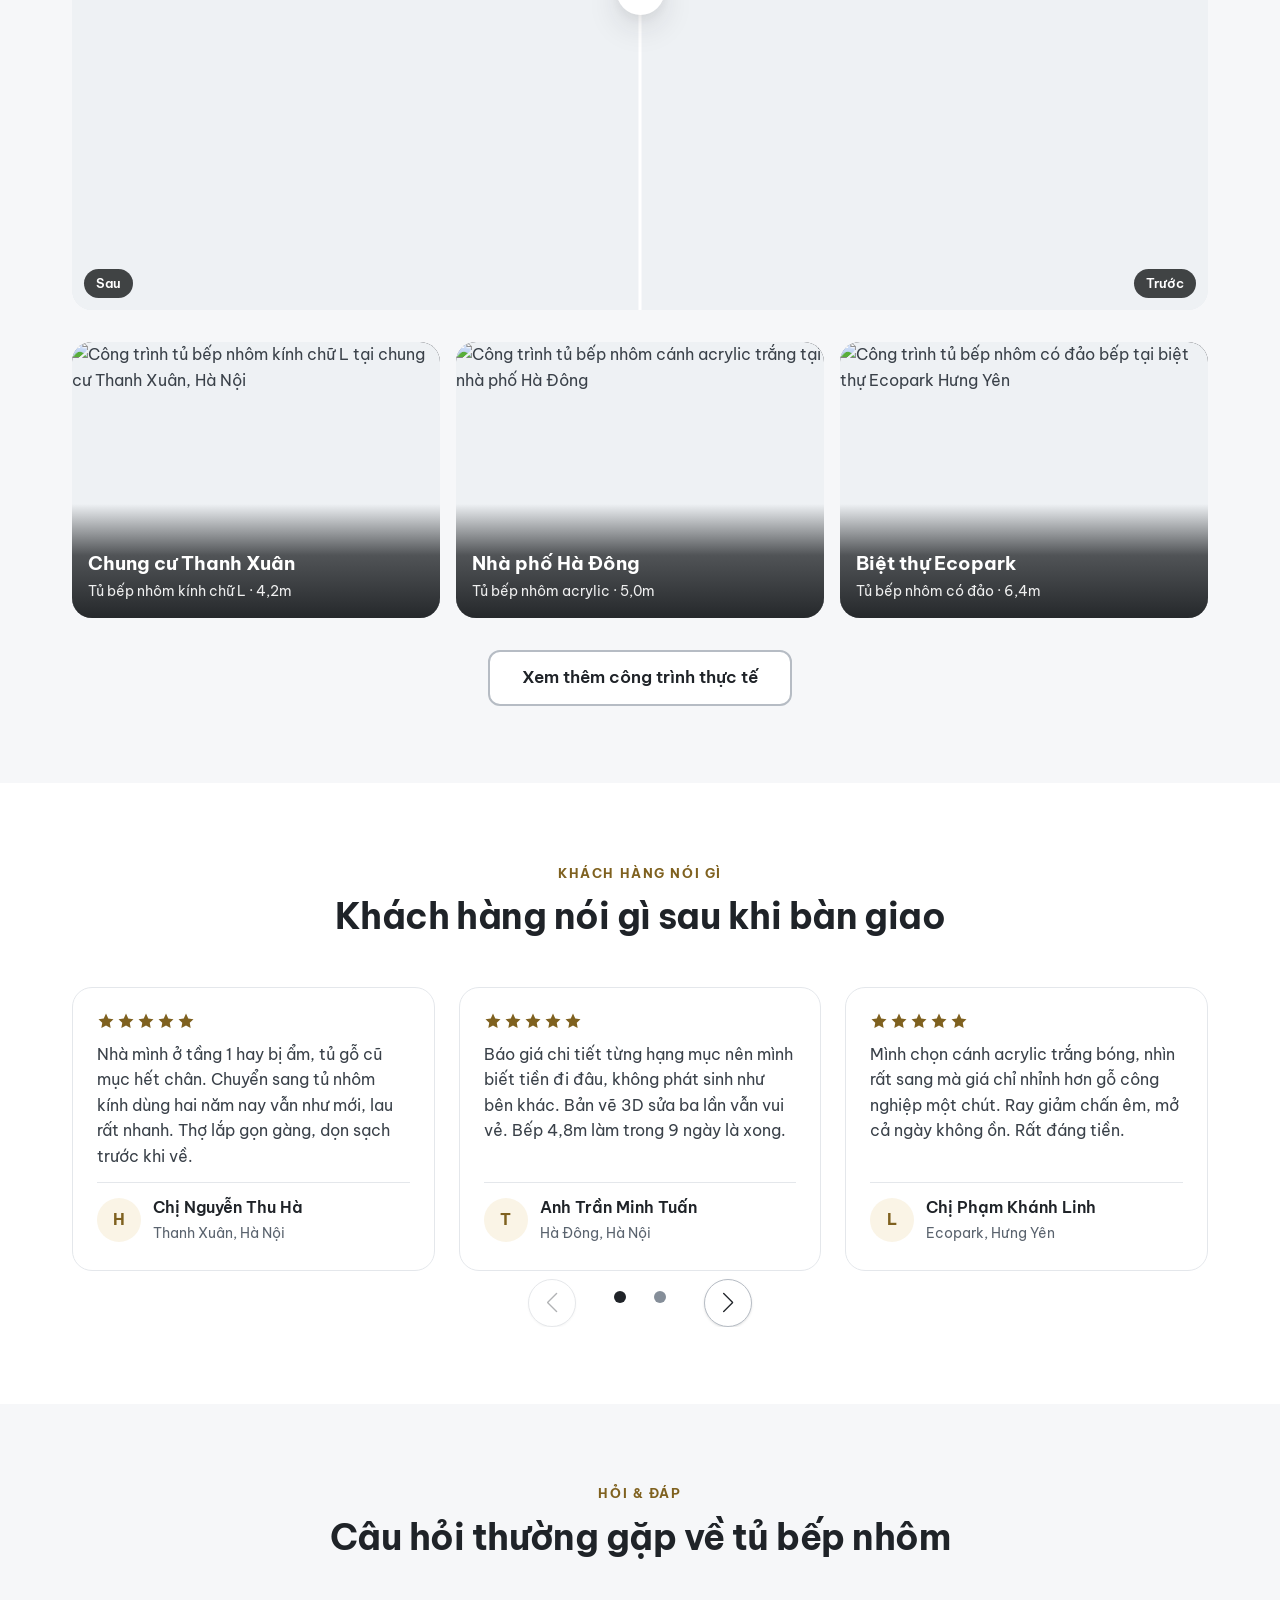
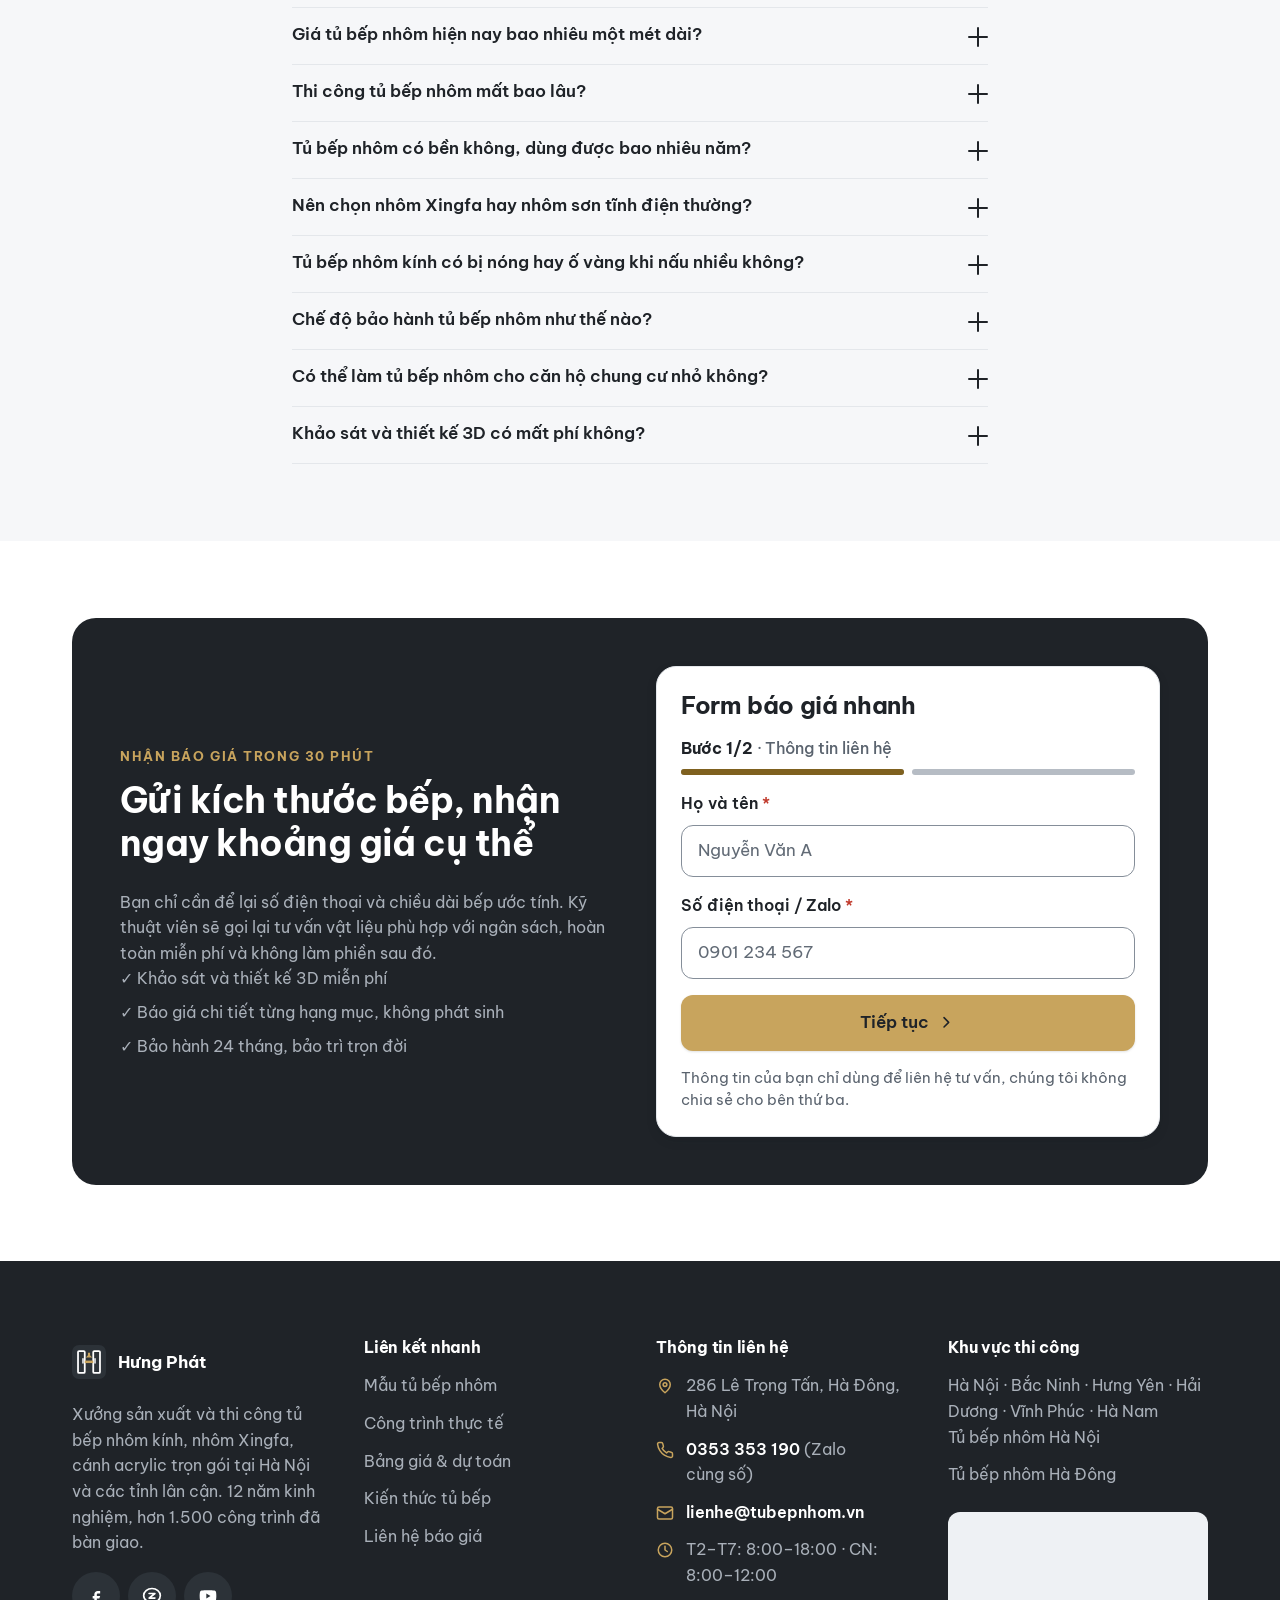
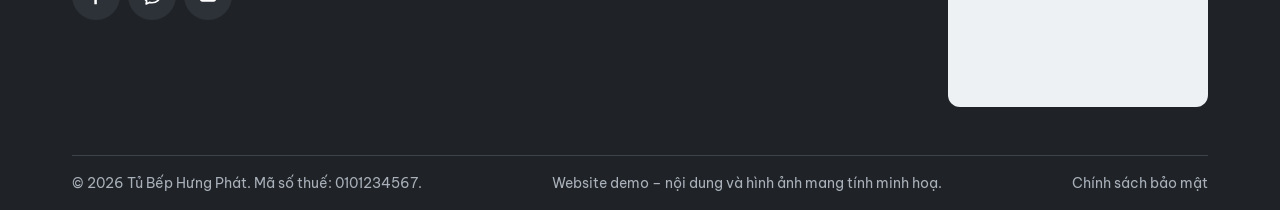
==== commit be40ed4d: "SEO tu khoa "tu bep nhom Ha Noi": title/H1/meta trang chu, lien ket footer va FAQ Ha Dong ve trang c" ====
--- a/index.html
+++ b/index.html
@@ -5,8 +5,8 @@
 <meta name="viewport" content="width=device-width, initial-scale=1">
 
 <!-- ====================== SEO CƠ BẢN ====================== -->
-<title>Tủ Bếp Nhôm Kính Cao Cấp | Thiết Kế &amp; Thi Công Trọn Gói</title>
-<meta name="description" content="Thiết kế và thi công tủ bếp nhôm kính, nhôm Xingfa, cánh acrylic cao cấp. Chống nước, chống mối mọt, bền 20+ năm. Khảo sát miễn phí, bảo hành 24 tháng.">
+<title>Tủ Bếp Nhôm Hà Nội | Nhôm Kính, Xingfa Cao Cấp – Hưng Phát</title>
+<meta name="description" content="Tủ bếp nhôm Hà Nội: thiết kế, thi công tủ bếp nhôm kính, nhôm Xingfa, cánh acrylic tại xưởng 286 Lê Trọng Tấn. Khảo sát, vẽ 3D miễn phí, bảo hành 24 tháng.">
 <link rel="canonical" href="https://tubepnhomhanoi.xyz/">
 <meta name="robots" content="index, follow, max-image-preview:large">
 <meta name="theme-color" content="#1F2328">
@@ -16,16 +16,16 @@
 <meta property="og:type" content="website">
 <meta property="og:locale" content="vi_VN">
 <meta property="og:site_name" content="Tủ Bếp Hưng Phát">
-<meta property="og:title" content="Tủ Bếp Nhôm Kính Cao Cấp | Thiết Kế &amp; Thi Công Trọn Gói">
-<meta property="og:description" content="Thiết kế và thi công tủ bếp nhôm kính, nhôm Xingfa, cánh acrylic cao cấp. Khảo sát miễn phí, bảo hành 24 tháng.">
+<meta property="og:title" content="Tủ Bếp Nhôm Hà Nội | Nhôm Kính, Xingfa Cao Cấp – Hưng Phát">
+<meta property="og:description" content="Xưởng tủ bếp nhôm tại Hà Nội: nhôm kính, nhôm Xingfa, cánh acrylic cao cấp. Khảo sát miễn phí, bảo hành 24 tháng.">
 <meta property="og:url" content="https://tubepnhomhanoi.xyz/">
 <meta property="og:image" content="https://images.unsplash.com/photo-1556909212-d5b604d0c90d?auto=format&amp;fit=crop&amp;w=1200&amp;h=630&amp;q=75">
 <meta property="og:image:width" content="1200">
 <meta property="og:image:height" content="630">
 <meta property="og:image:alt" content="Tủ bếp nhôm kính cao cấp màu vân gỗ trong căn hộ hiện đại">
 <meta name="twitter:card" content="summary_large_image">
-<meta name="twitter:title" content="Tủ Bếp Nhôm Kính Cao Cấp | Thiết Kế &amp; Thi Công Trọn Gói">
-<meta name="twitter:description" content="Thiết kế và thi công tủ bếp nhôm kính, nhôm Xingfa, cánh acrylic cao cấp. Bảo hành 24 tháng.">
+<meta name="twitter:title" content="Tủ Bếp Nhôm Hà Nội | Nhôm Kính, Xingfa Cao Cấp – Hưng Phát">
+<meta name="twitter:description" content="Thiết kế và thi công tủ bếp nhôm kính, nhôm Xingfa, cánh acrylic tại Hà Nội. Bảo hành 24 tháng.">
 <meta name="twitter:image" content="https://images.unsplash.com/photo-1556909212-d5b604d0c90d?auto=format&amp;fit=crop&amp;w=1200&amp;h=630&amp;q=75">
 
 <!-- ====================== TÀI NGUYÊN ====================== -->
@@ -37,7 +37,7 @@
 <!-- Font tải không chặn hiển thị; chỉ lấy 3 độ đậm thực sự dùng -->
 <link rel="stylesheet" href="https://fonts.googleapis.com/css2?family=Be+Vietnam+Pro:wght@400;500;700&amp;display=swap" media="print" onload="this.media='all'">
 <noscript><link rel="stylesheet" href="https://fonts.googleapis.com/css2?family=Be+Vietnam+Pro:wght@400;500;700&amp;display=swap"></noscript>
-<link rel="stylesheet" href="assets/css/style.css">
+<link rel="stylesheet" href="assets/css/style.min.css?v=98edd970">
 <!-- Không có JS: ẩn các nút chỉ chạy được bằng JS (tránh nút chết); Gọi ngay/Zalo luôn hiện -->
 <noscript><style>.btn-quote{display:none}</style></noscript>
 <!-- Ảnh hero được ưu tiên tải sớm để tối ưu LCP -->
@@ -240,7 +240,7 @@
 
     <div class="container hero__inner">
       <p class="eyebrow" data-anim-hero>Xưởng sản xuất trực tiếp – không qua trung gian</p>
-      <h1 class="hero__title" data-anim-hero>Tủ Bếp Nhôm Kính Cao Cấp – <em>Thiết Kế &amp; Thi Công Trọn Gói</em></h1>
+      <h1 class="hero__title" data-anim-hero>Tủ Bếp Nhôm Kính Cao Cấp Tại Hà Nội – <em>Thiết Kế &amp; Thi Công Trọn Gói</em></h1>
       <p class="hero__desc" data-anim-hero>
         Chống nước tuyệt đối, không mối mọt, không cong vênh và bền trên 20 năm.
         Khảo sát, thiết kế 3D miễn phí – bàn giao đúng hẹn trong 7–12 ngày.
@@ -348,9 +348,9 @@
         <article class="model-card" data-anim="up">
           <div class="model-card__media ratio ratio--4x3">
             <span class="badge badge--accent model-card__tag">Bán chạy</span>
-            <img src="https://images.unsplash.com/photo-1556911220-bff31c812dba?auto=format&amp;fit=crop&amp;w=600&amp;q=70"
-                 srcset="https://images.unsplash.com/photo-1556911220-bff31c812dba?auto=format&amp;fit=crop&amp;w=400&amp;q=70 400w, https://images.unsplash.com/photo-1556911220-bff31c812dba?auto=format&amp;fit=crop&amp;w=800&amp;q=70 800w"
-                 sizes="(max-width: 599px) 80vw, (max-width: 899px) 46vw, (max-width: 1199px) 31vw, 25vw"
+            <img src="https://images.unsplash.com/photo-1556911220-bff31c812dba?auto=format&amp;fit=crop&amp;w=600&amp;q=60"
+                 srcset="https://images.unsplash.com/photo-1556911220-bff31c812dba?auto=format&amp;fit=crop&amp;w=400&amp;q=70 400w, https://images.unsplash.com/photo-1556911220-bff31c812dba?auto=format&amp;fit=crop&amp;w=600&amp;q=60 600w, https://images.unsplash.com/photo-1556911220-bff31c812dba?auto=format&amp;fit=crop&amp;w=800&amp;q=60 800w"
+                 sizes="(max-width: 599px) 72vw, (max-width: 899px) 44vw, (max-width: 1199px) 30vw, 264px"
                  alt="Tủ bếp nhôm kính chữ L màu vân gỗ kết hợp mặt đá trắng" width="600" height="450" loading="lazy" decoding="async">
           </div>
           <div class="model-card__body">
@@ -371,9 +371,9 @@
         <!-- 2 -->
         <article class="model-card" data-anim="up">
           <div class="model-card__media ratio ratio--4x3">
-            <img src="https://images.unsplash.com/photo-1600489000022-c2086d79f9d4?auto=format&amp;fit=crop&amp;w=600&amp;q=70"
-                 srcset="https://images.unsplash.com/photo-1600489000022-c2086d79f9d4?auto=format&amp;fit=crop&amp;w=400&amp;q=70 400w, https://images.unsplash.com/photo-1600489000022-c2086d79f9d4?auto=format&amp;fit=crop&amp;w=800&amp;q=70 800w"
-                 sizes="(max-width: 599px) 80vw, (max-width: 899px) 46vw, (max-width: 1199px) 31vw, 25vw"
+            <img src="https://images.unsplash.com/photo-1600489000022-c2086d79f9d4?auto=format&amp;fit=crop&amp;w=600&amp;q=60"
+                 srcset="https://images.unsplash.com/photo-1600489000022-c2086d79f9d4?auto=format&amp;fit=crop&amp;w=400&amp;q=70 400w, https://images.unsplash.com/photo-1600489000022-c2086d79f9d4?auto=format&amp;fit=crop&amp;w=600&amp;q=60 600w, https://images.unsplash.com/photo-1600489000022-c2086d79f9d4?auto=format&amp;fit=crop&amp;w=800&amp;q=60 800w"
+                 sizes="(max-width: 599px) 72vw, (max-width: 899px) 44vw, (max-width: 1199px) 30vw, 264px"
                  alt="Tủ bếp nhôm cánh acrylic bóng gương màu trắng dáng chữ I" width="600" height="450" loading="lazy" decoding="async">
           </div>
           <div class="model-card__body">
@@ -394,9 +394,9 @@
         <!-- 3 -->
         <article class="model-card" data-anim="up">
           <div class="model-card__media ratio ratio--4x3">
-            <img src="https://images.unsplash.com/photo-1600585154340-be6161a56a0c?auto=format&amp;fit=crop&amp;w=600&amp;q=70"
-                 srcset="https://images.unsplash.com/photo-1600585154340-be6161a56a0c?auto=format&amp;fit=crop&amp;w=400&amp;q=70 400w, https://images.unsplash.com/photo-1600585154340-be6161a56a0c?auto=format&amp;fit=crop&amp;w=800&amp;q=70 800w"
-                 sizes="(max-width: 599px) 80vw, (max-width: 899px) 46vw, (max-width: 1199px) 31vw, 25vw"
+            <img src="https://images.unsplash.com/photo-1600585154340-be6161a56a0c?auto=format&amp;fit=crop&amp;w=600&amp;q=60"
+                 srcset="https://images.unsplash.com/photo-1600585154340-be6161a56a0c?auto=format&amp;fit=crop&amp;w=400&amp;q=70 400w, https://images.unsplash.com/photo-1600585154340-be6161a56a0c?auto=format&amp;fit=crop&amp;w=600&amp;q=60 600w, https://images.unsplash.com/photo-1600585154340-be6161a56a0c?auto=format&amp;fit=crop&amp;w=800&amp;q=60 800w"
+                 sizes="(max-width: 599px) 72vw, (max-width: 899px) 44vw, (max-width: 1199px) 30vw, 264px"
                  alt="Tủ bếp nhôm Xingfa chữ U cánh alu màu xám hiện đại" width="600" height="450" loading="lazy" decoding="async">
           </div>
           <div class="model-card__body">
@@ -418,9 +418,9 @@
         <article class="model-card" data-anim="up">
           <div class="model-card__media ratio ratio--4x3">
             <span class="badge badge--dark model-card__tag">Cao cấp</span>
-            <img src="https://images.unsplash.com/photo-1556912173-3bb406ef7e77?auto=format&amp;fit=crop&amp;w=600&amp;q=70"
-                 srcset="https://images.unsplash.com/photo-1556912173-3bb406ef7e77?auto=format&amp;fit=crop&amp;w=400&amp;q=70 400w, https://images.unsplash.com/photo-1556912173-3bb406ef7e77?auto=format&amp;fit=crop&amp;w=800&amp;q=70 800w"
-                 sizes="(max-width: 599px) 80vw, (max-width: 899px) 46vw, (max-width: 1199px) 31vw, 25vw"
+            <img src="https://images.unsplash.com/photo-1556912173-3bb406ef7e77?auto=format&amp;fit=crop&amp;w=600&amp;q=60"
+                 srcset="https://images.unsplash.com/photo-1556912173-3bb406ef7e77?auto=format&amp;fit=crop&amp;w=400&amp;q=70 400w, https://images.unsplash.com/photo-1556912173-3bb406ef7e77?auto=format&amp;fit=crop&amp;w=600&amp;q=60 600w, https://images.unsplash.com/photo-1556912173-3bb406ef7e77?auto=format&amp;fit=crop&amp;w=800&amp;q=60 800w"
+                 sizes="(max-width: 599px) 72vw, (max-width: 899px) 44vw, (max-width: 1199px) 30vw, 264px"
                  alt="Tủ bếp nhôm kính có đảo bếp rộng cho nhà phố" width="600" height="450" loading="lazy" decoding="async">
           </div>
           <div class="model-card__body">
@@ -441,9 +441,9 @@
         <!-- 5 -->
         <article class="model-card" data-anim="up">
           <div class="model-card__media ratio ratio--4x3">
-            <img src="https://images.unsplash.com/photo-1600566753086-00f18fb6b3ea?auto=format&amp;fit=crop&amp;w=600&amp;q=70"
-                 srcset="https://images.unsplash.com/photo-1600566753086-00f18fb6b3ea?auto=format&amp;fit=crop&amp;w=400&amp;q=70 400w, https://images.unsplash.com/photo-1600566753086-00f18fb6b3ea?auto=format&amp;fit=crop&amp;w=800&amp;q=70 800w"
-                 sizes="(max-width: 599px) 80vw, (max-width: 899px) 46vw, (max-width: 1199px) 31vw, 25vw"
+            <img src="https://images.unsplash.com/photo-1600566753086-00f18fb6b3ea?auto=format&amp;fit=crop&amp;w=600&amp;q=60"
+                 srcset="https://images.unsplash.com/photo-1600566753086-00f18fb6b3ea?auto=format&amp;fit=crop&amp;w=400&amp;q=70 400w, https://images.unsplash.com/photo-1600566753086-00f18fb6b3ea?auto=format&amp;fit=crop&amp;w=600&amp;q=60 600w, https://images.unsplash.com/photo-1600566753086-00f18fb6b3ea?auto=format&amp;fit=crop&amp;w=800&amp;q=60 800w"
+                 sizes="(max-width: 599px) 72vw, (max-width: 899px) 44vw, (max-width: 1199px) 30vw, 264px"
                  alt="Tủ bếp nhôm sơn tĩnh điện chữ I màu trắng cho căn hộ nhỏ" width="600" height="450" loading="lazy" decoding="async">
           </div>
           <div class="model-card__body">
@@ -464,9 +464,9 @@
         <!-- 6 -->
         <article class="model-card" data-anim="up">
           <div class="model-card__media ratio ratio--4x3">
-            <img src="https://images.unsplash.com/photo-1600607687939-ce8a6c25118c?auto=format&amp;fit=crop&amp;w=600&amp;q=70"
-                 srcset="https://images.unsplash.com/photo-1600607687939-ce8a6c25118c?auto=format&amp;fit=crop&amp;w=400&amp;q=70 400w, https://images.unsplash.com/photo-1600607687939-ce8a6c25118c?auto=format&amp;fit=crop&amp;w=800&amp;q=70 800w"
-                 sizes="(max-width: 599px) 80vw, (max-width: 899px) 46vw, (max-width: 1199px) 31vw, 25vw"
+            <img src="https://images.unsplash.com/photo-1600607687939-ce8a6c25118c?auto=format&amp;fit=crop&amp;w=600&amp;q=60"
+                 srcset="https://images.unsplash.com/photo-1600607687939-ce8a6c25118c?auto=format&amp;fit=crop&amp;w=400&amp;q=70 400w, https://images.unsplash.com/photo-1600607687939-ce8a6c25118c?auto=format&amp;fit=crop&amp;w=600&amp;q=60 600w, https://images.unsplash.com/photo-1600607687939-ce8a6c25118c?auto=format&amp;fit=crop&amp;w=800&amp;q=60 800w"
+                 sizes="(max-width: 599px) 72vw, (max-width: 899px) 44vw, (max-width: 1199px) 30vw, 264px"
                  alt="Tủ bếp nhôm cánh kính cường lực đen mờ dáng chữ L" width="600" height="450" loading="lazy" decoding="async">
           </div>
           <div class="model-card__body">
@@ -487,9 +487,9 @@
         <!-- 7 -->
         <article class="model-card" data-anim="up">
           <div class="model-card__media ratio ratio--4x3">
-            <img src="https://images.unsplash.com/photo-1565538810643-b5bdb714032a?auto=format&amp;fit=crop&amp;w=600&amp;q=70"
-                 srcset="https://images.unsplash.com/photo-1565538810643-b5bdb714032a?auto=format&amp;fit=crop&amp;w=400&amp;q=70 400w, https://images.unsplash.com/photo-1565538810643-b5bdb714032a?auto=format&amp;fit=crop&amp;w=800&amp;q=70 800w"
-                 sizes="(max-width: 599px) 80vw, (max-width: 899px) 46vw, (max-width: 1199px) 31vw, 25vw"
+            <img src="https://images.unsplash.com/photo-1565538810643-b5bdb714032a?auto=format&amp;fit=crop&amp;w=600&amp;q=60"
+                 srcset="https://images.unsplash.com/photo-1565538810643-b5bdb714032a?auto=format&amp;fit=crop&amp;w=400&amp;q=70 400w, https://images.unsplash.com/photo-1565538810643-b5bdb714032a?auto=format&amp;fit=crop&amp;w=600&amp;q=60 600w, https://images.unsplash.com/photo-1565538810643-b5bdb714032a?auto=format&amp;fit=crop&amp;w=800&amp;q=60 800w"
+                 sizes="(max-width: 599px) 72vw, (max-width: 899px) 44vw, (max-width: 1199px) 30vw, 264px"
                  alt="Tủ bếp nhôm vân gỗ óc chó dáng chữ U sang trọng" width="600" height="450" loading="lazy" decoding="async">
           </div>
           <div class="model-card__body">
@@ -510,9 +510,9 @@
         <!-- 8 -->
         <article class="model-card" data-anim="up">
           <div class="model-card__media ratio ratio--4x3">
-            <img src="https://images.unsplash.com/photo-1484154218962-a197022b5858?auto=format&amp;fit=crop&amp;w=600&amp;q=70"
-                 srcset="https://images.unsplash.com/photo-1484154218962-a197022b5858?auto=format&amp;fit=crop&amp;w=400&amp;q=70 400w, https://images.unsplash.com/photo-1484154218962-a197022b5858?auto=format&amp;fit=crop&amp;w=800&amp;q=70 800w"
-                 sizes="(max-width: 599px) 80vw, (max-width: 899px) 46vw, (max-width: 1199px) 31vw, 25vw"
+            <img src="https://images.unsplash.com/photo-1484154218962-a197022b5858?auto=format&amp;fit=crop&amp;w=600&amp;q=60"
+                 srcset="https://images.unsplash.com/photo-1484154218962-a197022b5858?auto=format&amp;fit=crop&amp;w=400&amp;q=70 400w, https://images.unsplash.com/photo-1484154218962-a197022b5858?auto=format&amp;fit=crop&amp;w=600&amp;q=60 600w, https://images.unsplash.com/photo-1484154218962-a197022b5858?auto=format&amp;fit=crop&amp;w=800&amp;q=60 800w"
+                 sizes="(max-width: 599px) 72vw, (max-width: 899px) 44vw, (max-width: 1199px) 30vw, 264px"
                  alt="Tủ bếp nhôm cánh acrylic màu xám dáng chữ L tối giản" width="600" height="450" loading="lazy" decoding="async">
           </div>
           <div class="model-card__body">
@@ -949,7 +949,7 @@
       <div>
         <h2 class="footer__title">Khu vực thi công</h2>
         <p>Hà Nội · Bắc Ninh · Hưng Yên · Hải Dương · Vĩnh Phúc · Hà Nam</p>
-        <ul class="footer__list mt-4"><li><a href="tu-bep-nhom-ha-dong/index.html">Tủ bếp nhôm Hà Đông</a></li></ul>
+        <ul class="footer__list mt-4"><li><a href="index.html" aria-current="page">Tủ bếp nhôm Hà Nội</a></li><li><a href="tu-bep-nhom-ha-dong/index.html">Tủ bếp nhôm Hà Đông</a></li></ul>
         <!-- Bản đồ chỉ tải khi người dùng cuộn tới hoặc bấm vào (tiết kiệm băng thông) -->
         <div class="footer__map map-embed ratio ratio--4x3 mt-5"
              data-map-src="https://www.google.com/maps?q=286+L%C3%AA+Tr%E1%BB%8Dng+T%E1%BA%A5n,+H%C3%A0+%C4%90%C3%B4ng,+H%C3%A0+N%E1%BB%99i&amp;hl=vi&amp;z=15&amp;output=embed"
--- a/assets/css/style.min.css
+++ b/assets/css/style.min.css
@@ -0,0 +1,2 @@
+/* Ban rut gon tu sinh tu style.css - KHONG sua file nay, sua style.css roi chay: node tools/build-css.mjs */
+:root{--c-ink:#1F2328;--c-ink-2:#2C3238;--c-body:#3A4149;--c-muted:#5A636E;--c-hint:#626B76;--c-muted-dark:#A9B0B9;--c-line:#E4E7EB;--c-line-strong:#B6BCC4;--c-line-dark:#3C434A;--c-field:#858E99;--c-bg:#FFFFFF;--c-bg-soft:#F6F7F9;--c-bg-soft-2:#EEF1F4;--c-accent:#C8A45D;--c-accent-hover:#B8914A;--c-accent-ink:#7F611F;--c-accent-soft:#FAF4E6;--c-success:#17734F;--c-danger:#C0392B;--focus:#3B82F6;--c-focus:var(--focus);--focus-ring:3px solid var(--focus);--font-main:"Be Vietnam Pro","Be Vietnam Pro Fallback",-apple-system,BlinkMacSystemFont,"Segoe UI",Roboto,Arial,sans-serif;--fs-xs:0.875rem;--fs-sm:1rem;--fs-base:1rem;--fs-md:1.0625rem;--fs-lg:clamp(1.0625rem,0.4vw + 1rem,1.1875rem);--fs-h4:clamp(1.125rem,0.4vw + 1rem,1.1875rem);--fs-h3:clamp(1.25rem,0.8vw + 1rem,1.5rem);--fs-h2:clamp(1.5rem,1.6vw + 1rem,2.25rem);--fs-h1:clamp(1.75rem,1.2vw + 1.5rem,2.125rem);--lh-tight:1.2;--lh-normal:1.6;--lh-loose:1.65;--sp-1:0.25rem;--sp-2:0.5rem;--sp-3:0.75rem;--sp-4:1rem;--sp-5:1.5rem;--sp-6:2rem;--sp-7:3rem;--sp-8:4rem;--sp-9:5rem;--sp-10:6rem;--section-y:clamp(2.5rem,6vw,6rem);--container:1200px;--container-narrow:760px;--gutter:clamp(1rem,4vw,2rem);--tap:48px;--header-h:56px;--bar-h:65px;--safe-t:env(safe-area-inset-top,0px);--safe-r:env(safe-area-inset-right,0px);--safe-b:env(safe-area-inset-bottom,0px);--safe-l:env(safe-area-inset-left,0px);--r-sm:8px;--r-md:12px;--r-lg:20px;--r-xl:24px;--r-pill:999px;--sh-1:0 1px 2px rgba(31,35,40,.06),0 1px 3px rgba(31,35,40,.08);--sh-2:0 4px 12px rgba(31,35,40,.08),0 2px 4px rgba(31,35,40,.04);--sh-3:0 12px 32px rgba(31,35,40,.12),0 4px 8px rgba(31,35,40,.05);--sh-xl:0 24px 60px rgba(31,35,40,.16);--sh-sm:var(--sh-1);--sh-md:var(--sh-2);--sh-lg:var(--sh-3);--t-fast:140ms cubic-bezier(.4,0,.2,1);--t-base:240ms cubic-bezier(.4,0,.2,1);--t-slow:420ms cubic-bezier(.22,1,.36,1);--press:scale(.97)}@media (min-width:900px){:root{--header-h:72px;--bar-h:0px;--fs-h1:clamp(2.25rem,3.2vw + 1rem,3.375rem)}}@media (orientation:landscape) and (max-height:500px){:root{--header-h:56px}}@font-face{font-family:"Be Vietnam Pro Fallback";font-style:normal;font-weight:400;src:local("Arial"),local("ArialMT"),local("Liberation Sans"),local("Arimo");size-adjust:107.2%;ascent-override:93.3%;descent-override:24.7%;line-gap-override:0%}@font-face{font-family:"Be Vietnam Pro Fallback";font-style:normal;font-weight:500;src:local("Arial"),local("ArialMT"),local("Liberation Sans"),local("Arimo");size-adjust:108.3%;ascent-override:92.3%;descent-override:24.5%;line-gap-override:0%}@font-face{font-family:"Be Vietnam Pro Fallback";font-style:normal;font-weight:700;src:local("Arial Bold"),local("Arial-BoldMT"),local("Liberation Sans Bold"),local("Arimo Bold");size-adjust:104.5%;ascent-override:95.7%;descent-override:25.4%;line-gap-override:0%}*,*::before,*::after{box-sizing:border-box}*{margin:0}html{-webkit-text-size-adjust:100%;text-size-adjust:100%;scroll-behavior:smooth;scroll-padding-top:calc(var(--header-h) + var(--sp-4));scroll-padding-bottom:calc(var(--bar-h,0px) + var(--safe-b,0px) + var(--sp-4));-webkit-tap-highlight-color:rgba(31,35,40,.12)}html.lenis-smooth{scroll-behavior:auto}.lenis.lenis-smooth [data-lenis-prevent]{overscroll-behavior:contain}.lenis.lenis-stopped{overflow:hidden}body{font-family:var(--font-main);font-size:var(--fs-base);line-height:var(--lh-normal);color:var(--c-body);background:var(--c-bg);-webkit-font-smoothing:antialiased;overflow-x:hidden}h1,h2,h3,h4,h5{color:var(--c-ink);font-weight:700;line-height:var(--lh-tight);letter-spacing:-0.015em;text-wrap:balance}h1{font-size:var(--fs-h1)}h2{font-size:var(--fs-h2)}h3{font-size:var(--fs-h3)}h4{font-size:var(--fs-h4)}p,li,figcaption,blockquote{text-wrap:pretty}a{color:var(--c-accent-ink);text-underline-offset:2px}a:active{color:var(--c-ink)}@media (hover:hover){a:hover{color:var(--c-ink)}}img,picture,video,svg,iframe{display:block;max-width:100%}img{height:auto;background-color:var(--c-bg-soft-2)}button,input,select,textarea{font:inherit;color:inherit}button{cursor:pointer;background:none;border:0;padding:0}button,[role="button"],summary,label{touch-action:manipulation}ul,ol{padding-left:1.25rem}table{border-collapse:collapse;width:100%}fieldset{min-width:0;padding:0;border:0}:focus-visible{outline:var(--focus-ring);outline-offset:2px}[hidden]:not(.faq__panel){display:none !important}.skip-link{position:fixed;top:var(--sp-3);left:var(--sp-4);z-index:2000;background:var(--c-ink);color:#fff;padding:var(--sp-3) var(--sp-5);min-height:var(--tap);display:inline-flex;align-items:center;border-radius:var(--r-md);text-decoration:none;font-weight:600;transform:translateY(calc(-100% - var(--sp-5)));transition:transform var(--t-fast)}.skip-link:focus{transform:translateY(0);color:#fff}.container{width:100%;max-width:var(--container);margin-inline:auto;padding-inline:max(var(--gutter),var(--safe-l)) max(var(--gutter),var(--safe-r))}.container--narrow{max-width:var(--container-narrow)}.section{padding-block:var(--section-y)}.section--soft{background:var(--c-bg-soft)}.section--dark{background:var(--c-ink);color:var(--c-muted-dark)}.section--dark h2,.section--dark h3,.section--dark h4{color:#fff}.section--dark a:not(.btn){color:var(--c-accent)}.section--tight{padding-block:clamp(2rem,4vw,3.5rem)}.section__head{max-width:720px;margin-bottom:var(--sp-6)}.section__head--center{margin-inline:auto;text-align:center}.section__title{margin-bottom:var(--sp-3)}.section__desc{font-size:var(--fs-lg);color:var(--c-muted)}.section--dark .section__desc{color:var(--c-muted-dark)}@media (min-width:900px){.section__head{margin-bottom:var(--sp-7)}}.grid{display:grid;gap:var(--sp-4);grid-template-columns:minmax(0,1fr)}@media (min-width:600px){.grid{gap:var(--sp-5)}.grid--2,.grid--3,.grid--4{grid-template-columns:repeat(2,minmax(0,1fr))}}@media (min-width:900px){.grid--3,.grid--4{grid-template-columns:repeat(3,minmax(0,1fr))}}@media (min-width:1200px){.grid--4{grid-template-columns:repeat(4,minmax(0,1fr))}}.text-center{text-align:center}.mt-4{margin-top:var(--sp-4)}.mt-5{margin-top:var(--sp-5)}.mt-6{margin-top:var(--sp-6)}.mt-7{margin-top:var(--sp-6)}@media (min-width:900px){.mt-7{margin-top:2.5rem}}.ratio{position:relative;overflow:hidden;background:var(--c-bg-soft-2)}.ratio > img,.ratio > iframe,.ratio > picture > img{position:absolute;inset:0;width:100%;height:100%;object-fit:cover}.ratio--4x3{aspect-ratio:4 / 3}.ratio--3x2{aspect-ratio:3 / 2}.ratio--16x9{aspect-ratio:16 / 9}.ratio--1x1{aspect-ratio:1 / 1}.visually-hidden,.sr-only{position:absolute;width:1px;height:1px;padding:0;margin:-1px;overflow:hidden;clip:rect(0 0 0 0);clip-path:inset(50%);white-space:nowrap;border:0}.sprite{position:absolute;width:0;height:0;overflow:hidden;pointer-events:none}.icon{width:1.25em;height:1.25em;flex:none;display:inline-block;vertical-align:-.25em;fill:none;stroke:currentColor;stroke-width:2;stroke-linecap:round;stroke-linejoin:round}.scroll-x{display:flex;flex-wrap:nowrap;align-items:center;gap:var(--sp-2);overflow-x:auto;overscroll-behavior-x:contain;white-space:nowrap;scrollbar-width:none;-webkit-overflow-scrolling:touch}.scroll-x::-webkit-scrollbar{display:none}.scroll-x > *{flex:none}.swipe{--swipe-item:82%;display:flex;gap:var(--sp-3);margin-inline:calc(var(--gutter) * -1);padding:var(--sp-2) var(--gutter);scroll-padding-inline:var(--gutter);overflow-x:auto;overscroll-behavior-x:contain;scroll-snap-type:x mandatory;scrollbar-width:none;-webkit-overflow-scrolling:touch}.swipe::-webkit-scrollbar{display:none}.swipe > *{flex:0 0 var(--swipe-item);min-width:0;scroll-snap-align:start}@media (min-width:600px){.swipe{--swipe-item:46%;gap:var(--sp-4)}.swipe--grid-600{display:grid;grid-template-columns:repeat(var(--cols,2),minmax(0,1fr));margin-inline:0;padding:0;overflow:visible;scroll-snap-type:none}}@media (min-width:900px){.swipe{--swipe-item:31%}.swipe--grid-900{display:grid;grid-template-columns:repeat(var(--cols,3),minmax(0,1fr));margin-inline:0;padding:0;overflow:visible;scroll-snap-type:none}}.sheet{position:fixed;inset:0;z-index:1000;display:flex;align-items:flex-end;justify-content:center}.sheet__backdrop{position:absolute;inset:0;background:rgba(31,35,40,.55);opacity:0;transition:opacity var(--t-base)}.sheet.is-open .sheet__backdrop{opacity:1}.sheet__panel{position:relative;display:flex;flex-direction:column;width:100%;max-width:640px;max-height:90vh;max-height:90dvh;background:#fff;border-radius:var(--r-lg) var(--r-lg) 0 0;box-shadow:var(--sh-xl);overscroll-behavior:contain;transform:translateY(100%);transition:transform var(--t-base)}.sheet.is-open .sheet__panel{transform:translateY(0)}.sheet__grab{flex:none;width:40px;height:4px;margin:var(--sp-2) auto 0;border-radius:var(--r-pill);background:var(--c-line-strong)}.sheet__head{flex:none;display:flex;align-items:center;justify-content:space-between;gap:var(--sp-3);padding:var(--sp-2) var(--sp-2) var(--sp-2) var(--sp-4)}.sheet__title{font-size:var(--fs-h4);margin:0}.sheet__close{flex:none;width:var(--tap);height:var(--tap);display:inline-flex;align-items:center;justify-content:center;color:var(--c-ink);border-radius:var(--r-md);-webkit-tap-highlight-color:transparent}.sheet__close:active{background:var(--c-bg-soft-2);transform:var(--press)}@media (hover:hover){.sheet__close:hover{background:var(--c-bg-soft)}}.sheet__body{flex:1 1 auto;min-height:0;overflow-y:auto;overscroll-behavior:contain;padding:var(--sp-2) var(--sp-4) var(--sp-4)}.sheet__foot{flex:none;display:flex;flex-wrap:wrap;gap:var(--sp-3);padding:var(--sp-3) var(--sp-4) calc(var(--sp-3) + var(--safe-b));background:#fff;border-top:1px solid var(--c-line)}.sheet__foot > .btn{flex:1 1 auto}@media (min-width:900px){.sheet{align-items:center;padding:var(--sp-5)}.sheet__panel{width:min(560px,100%);max-height:min(86vh,720px);max-height:min(86dvh,720px);border-radius:var(--r-lg);opacity:0;transform:translateY(16px);transition:transform var(--t-base),opacity var(--t-base)}.sheet.is-open .sheet__panel{opacity:1;transform:translateY(0)}.sheet__grab{display:none}.sheet__head{padding:var(--sp-4) var(--sp-3) var(--sp-2) var(--sp-5)}.sheet__body{padding-inline:var(--sp-5)}.sheet__foot{padding:var(--sp-3) var(--sp-5) var(--sp-4)}}#toast-region,.toast-region{position:fixed;left:0;right:0;z-index:1100;bottom:calc(var(--bar-h) + var(--safe-b) + var(--sp-3));display:flex;flex-direction:column;align-items:center;gap:var(--sp-2);padding-inline:var(--sp-4);pointer-events:none}.toast{pointer-events:auto;display:flex;align-items:center;gap:var(--sp-3);max-width:min(100%,440px);padding:var(--sp-3) var(--sp-4);background:var(--c-ink);color:#fff;border-radius:var(--r-md);box-shadow:var(--sh-3);font-size:var(--fs-sm);line-height:1.4;animation:toast-in var(--t-base) both;transition:opacity var(--t-base),transform var(--t-base)}.toast.is-leaving{opacity:0;transform:translateY(8px)}.toast__action{flex:none;min-height:var(--tap);margin:calc(var(--sp-2) * -1) calc(var(--sp-3) * -1) calc(var(--sp-2) * -1) 0;padding:0 var(--sp-3);color:var(--c-accent);font-weight:700;border-radius:var(--r-sm)}.toast__action:active{background:rgba(255,255,255,.12)}@keyframes toast-in{from{opacity:0;transform:translateY(8px)}to{opacity:1;transform:none}}.chip{display:inline-flex;align-items:center;gap:var(--sp-1);max-width:100%;min-height:36px;padding:var(--sp-1) var(--sp-3);background:#fff;border:1px solid var(--c-line-strong);border-radius:var(--r-pill);font-size:var(--fs-sm);font-weight:600;line-height:1.2;color:var(--c-ink);text-decoration:none}button.chip,a.chip{min-height:var(--tap);-webkit-tap-highlight-color:transparent}button.chip:active,a.chip:active{transform:var(--press);background:var(--c-bg-soft-2)}.chip.is-active,.chip[aria-pressed="true"]{background:var(--c-ink);border-color:var(--c-ink);color:#fff}.chip__x{position:relative;flex:none;display:inline-grid;place-items:center;width:24px;height:24px;margin-right:calc(var(--sp-2) * -1);border-radius:50%;color:var(--c-muted);-webkit-tap-highlight-color:transparent}.chip__x::after{content:"";position:absolute;inset:-12px}.chip__x svg{width:14px;height:14px}.chip__x:active{background:var(--c-bg-soft-2);color:var(--c-ink)}@media (hover:hover){.chip__x:hover{background:var(--c-bg-soft-2);color:var(--c-ink)}}.choice{position:relative;display:block;cursor:pointer}.choice__input{position:absolute;inset:0;width:100%;height:100%;margin:0;opacity:0;cursor:pointer}.choice__body{display:flex;align-items:center;gap:var(--sp-3);min-height:var(--tap);padding:var(--sp-3) var(--sp-4);background:#fff;color:var(--c-ink);border:2px solid var(--c-line-strong);border-radius:var(--r-md);font-weight:600;line-height:1.3;transition:border-color var(--t-fast),background-color var(--t-fast),transform var(--t-fast)}.choice__body::before{content:"";flex:none;width:20px;height:20px;border-radius:50%;border:2px solid var(--c-field);background:#fff center / 14px no-repeat;transition:border-color var(--t-fast),background-color var(--t-fast)}.choice__input[type="checkbox"] + .choice__body::before{border-radius:6px}.choice__sub{display:block;font-size:var(--fs-xs);font-weight:400;color:var(--c-muted)}.choice__input:checked + .choice__body{border-color:var(--c-ink);background:var(--c-accent-soft)}.choice__input[type="radio"]:checked + .choice__body::before{border-color:var(--c-ink);background-color:#fff;background-image:radial-gradient(circle,var(--c-ink) 0 45%,transparent 50%)}.choice__input[type="checkbox"]:checked + .choice__body::before{border-color:var(--c-ink);background-color:var(--c-ink);background-image:url("data:image/svg+xml,%3Csvg xmlns='http://www.w3.org/2000/svg' viewBox='0 0 24 24' fill='none' stroke='%23fff' stroke-width='3.5' stroke-linecap='round' stroke-linejoin='round'%3E%3Cpath d='M5 12.5l4.5 4.5L19 7'/%3E%3C/svg%3E")}.choice__input:focus-visible + .choice__body{outline:var(--focus-ring);outline-offset:2px}.choice__input:active + .choice__body{transform:var(--press)}.choice__input:disabled + .choice__body{opacity:.5;cursor:not-allowed}@media (hover:hover){.choice:hover .choice__body{border-color:var(--c-ink)}}.choice-group{display:grid;gap:var(--sp-2);grid-template-columns:repeat(auto-fit,minmax(min(100%,150px),1fr))}.btn{display:inline-flex;align-items:center;justify-content:center;gap:var(--sp-2);min-height:var(--tap);max-width:100%;min-width:0;padding:var(--sp-3) var(--sp-5);font-size:var(--fs-sm);font-weight:600;line-height:1.25;border-radius:var(--r-md);border:2px solid transparent;text-decoration:none;text-align:center;text-wrap:balance;white-space:normal;overflow-wrap:anywhere;-webkit-tap-highlight-color:transparent;transition:background-color var(--t-fast),color var(--t-fast),border-color var(--t-fast),transform var(--t-fast),box-shadow var(--t-fast)}.btn:active{transform:var(--press)}.btn svg{width:1.25em;height:1.25em;flex:none}.btn--primary{background:var(--c-accent);color:var(--c-ink);box-shadow:var(--sh-1)}.btn--primary:active{background:var(--c-accent-hover);color:var(--c-ink)}.btn--dark{background:var(--c-ink);color:#fff}.btn--dark:active{background:var(--c-ink-2);color:#fff}.btn--outline{border-color:var(--c-line-strong);color:var(--c-ink);background:#fff}.btn--outline:active{border-color:var(--c-ink);color:var(--c-ink);background:var(--c-bg-soft-2)}.btn--ghost-light{border-color:rgba(255,255,255,.6);color:#fff;background:rgba(255,255,255,.1)}.btn--ghost-light:active{background:#fff;color:var(--c-ink);border-color:#fff}.btn--lg{min-height:56px;padding:var(--sp-3) var(--sp-6);font-size:var(--fs-md)}.btn--block{width:100%}@media (hover:hover){.btn--primary:hover{background:var(--c-accent-hover);color:var(--c-ink);box-shadow:var(--sh-2)}.btn--dark:hover{background:var(--c-ink-2);color:#fff}.btn--outline:hover{border-color:var(--c-ink);color:var(--c-ink)}.btn--ghost-light:hover{background:#fff;color:var(--c-ink);border-color:#fff}}.btn.is-loading{opacity:.72;cursor:progress}.badge{display:inline-block;padding:var(--sp-1) var(--sp-3);border-radius:var(--r-pill);font-size:.8125rem;font-weight:600;line-height:1.4;background:var(--c-bg-soft-2);color:var(--c-body)}.badge--accent{background:var(--c-accent-soft);color:var(--c-accent-ink)}.badge--dark{background:var(--c-ink);color:#fff}.eyebrow{display:inline-block;font-size:.8125rem;font-weight:700;letter-spacing:.12em;text-transform:uppercase;color:var(--c-accent-ink);margin-bottom:var(--sp-3)}.section--dark .eyebrow,.cta-band .eyebrow,.page-hero .eyebrow{color:var(--c-accent)}.feature{padding:var(--sp-4);background:#fff;border:1px solid var(--c-line);border-radius:var(--r-lg);min-width:0;overflow-wrap:anywhere;transition:transform var(--t-base),box-shadow var(--t-base),border-color var(--t-base)}.feature__icon{width:var(--tap);height:var(--tap);display:grid;place-items:center;margin-bottom:var(--sp-4);border-radius:var(--r-md);background:var(--c-accent-soft);color:var(--c-accent-ink)}.feature__icon svg{width:26px;height:26px}.feature__title{margin-bottom:var(--sp-2)}.feature__title a{display:inline-flex;align-items:center;min-height:var(--tap)}.feature__text{font-size:var(--fs-sm);color:var(--c-muted)}.feature__text a[href^="tel:"],.feature__text a[href^="mailto:"]{display:inline-flex;align-items:center;min-height:var(--tap);font-weight:700;color:var(--c-ink);overflow-wrap:anywhere}.feature__text a[href^="tel:"]{font-variant-numeric:tabular-nums;white-space:nowrap}@media (min-width:600px){.feature{padding:var(--sp-5)}}@media (hover:hover) and (pointer:fine){.feature:hover{transform:translateY(-4px);box-shadow:var(--sh-3);border-color:transparent}}.empty-state{padding:var(--sp-6) var(--sp-4);text-align:center;color:var(--c-muted);border:1px dashed var(--c-line-strong);border-radius:var(--r-lg)}@media (min-width:900px){.empty-state{padding:var(--sp-7) var(--sp-4)}}.header{position:fixed;top:0;left:0;right:0;z-index:900;background:rgba(255,255,255,.98);border-bottom:1px solid var(--c-line);transition:box-shadow var(--t-base),transform var(--t-base)}.header--scrolled{box-shadow:var(--sh-2)}@media (max-width:899.98px){html.is-header-hidden .header{transform:translateY(-100%);box-shadow:none}}.header__inner{display:flex;align-items:center;justify-content:space-between;gap:var(--sp-2);min-height:var(--header-h);min-width:0}.header__logo{display:flex;align-items:center;gap:var(--sp-2);text-decoration:none;flex:0 1 auto;min-width:0;min-height:var(--tap)}.header__logo svg{width:32px;height:32px;flex:none}.header__logo-text{display:flex;flex-direction:column;line-height:1.15;min-width:0;overflow:hidden}.header__logo-name{font-weight:700;font-size:1.0625rem;color:var(--c-ink);letter-spacing:-.01em;white-space:nowrap;overflow:hidden;text-overflow:ellipsis}.header__logo-tag{font-size:.75rem;color:var(--c-muted);letter-spacing:.06em;text-transform:uppercase;white-space:nowrap;overflow:hidden;text-overflow:ellipsis}@media (max-width:359.98px){.header__inner{gap:var(--sp-1)}.header__actions{gap:0}.header__logo svg{width:28px;height:28px}.header__logo-name{font-size:1rem}.header__logo-tag{letter-spacing:.02em}}@media (max-width:299.98px){.header__logo-text{position:absolute;width:1px;height:1px;margin:-1px;padding:0;overflow:hidden;clip:rect(0 0 0 0);clip-path:inset(50%);white-space:nowrap}}@media (max-width:239.98px){.header__phone{display:none}}.header__actions{display:flex;align-items:center;gap:var(--sp-2);flex:0 0 auto}.header__actions .btn{display:none}.header__phone{display:inline-flex;align-items:center;justify-content:center;gap:var(--sp-2);min-width:var(--tap);min-height:var(--tap);font-weight:700;color:var(--c-ink);text-decoration:none;font-size:var(--fs-sm);white-space:nowrap;font-variant-numeric:tabular-nums;border-radius:var(--r-md);-webkit-tap-highlight-color:transparent}.header__phone svg{width:22px;height:22px;flex:none}.header__phone:active{background:var(--c-bg-soft-2);color:var(--c-ink)}.header__phone span{position:absolute;width:1px;height:1px;margin:-1px;padding:0;overflow:hidden;clip:rect(0 0 0 0);clip-path:inset(50%);white-space:nowrap}@media (hover:hover){.header__phone:hover{color:var(--c-accent-ink)}}.nav-toggle{display:none;width:var(--tap);height:var(--tap);border-radius:var(--r-md);align-items:center;justify-content:center;flex:none;-webkit-tap-highlight-color:transparent}.js:not(.js-fail) .nav-toggle{display:flex;position:relative;z-index:896;touch-action:manipulation}.nav-toggle:active{background:var(--c-bg-soft-2)}.nav-toggle__bars{position:relative;width:22px;height:2px;background:var(--c-ink);border-radius:2px;transition:background-color var(--t-fast)}.nav-toggle__bars::before,.nav-toggle__bars::after{content:"";position:absolute;top:0;left:0;width:22px;height:2px;background:var(--c-ink);border-radius:2px;transition:transform var(--t-base)}.nav-toggle__bars::before{transform:translateY(-7px)}.nav-toggle__bars::after{transform:translateY(7px)}.nav-toggle[aria-expanded="true"] .nav-toggle__bars{background:transparent}.nav-toggle[aria-expanded="true"] .nav-toggle__bars::before{transform:rotate(45deg)}.nav-toggle[aria-expanded="true"] .nav-toggle__bars::after{transform:rotate(-45deg)}.nav-overlay{position:fixed;inset:0;z-index:890;background:rgba(31,35,40,.5);opacity:0;visibility:hidden;transition:opacity var(--t-base),visibility var(--t-base)}.nav-overlay.is-open{opacity:1;visibility:visible}html.is-locked{overflow:hidden;scrollbar-gutter:stable}@media (max-width:899.98px){html.is-nav-open .header{background:transparent;border-bottom-color:transparent;box-shadow:none;transform:none;transition:none;pointer-events:none}html.is-nav-open .header .nav,html.is-nav-open .header .nav-toggle{pointer-events:auto}html.is-nav-open .header__logo,html.is-nav-open .header__phone,html.is-nav-open .header .quote-btn{visibility:hidden}}.nav{position:fixed;top:0;right:0;bottom:0;z-index:895;width:min(340px,88vw);padding:calc(var(--header-h) + var(--sp-4)) var(--sp-5) calc(var(--sp-6) + var(--safe-b));background:#fff;box-shadow:var(--sh-xl);transform:translateX(100%);visibility:hidden;transition:transform var(--t-base),visibility 0s linear var(--t-base);overflow-y:auto;overscroll-behavior:contain;touch-action:pan-y}.nav.is-open{transform:translateX(0);visibility:visible;transition:transform var(--t-base),visibility 0s}.nav__list{display:flex;flex-direction:column;align-items:stretch;gap:var(--sp-1);list-style:none;margin:0;padding:0}.nav__link{display:flex;align-items:center;min-height:52px;padding:var(--sp-3) var(--sp-4);border-radius:var(--r-md);font-size:var(--fs-md);font-weight:600;color:var(--c-body);text-decoration:none;white-space:nowrap;-webkit-tap-highlight-color:transparent;transition:color var(--t-fast),background-color var(--t-fast)}.nav__link:active{background:var(--c-bg-soft-2);color:var(--c-ink)}.nav__link[aria-current="page"]{color:var(--c-ink);font-weight:700;background:var(--c-bg-soft)}.nav__cta{display:grid;gap:var(--sp-3);margin-top:var(--sp-5);padding-top:var(--sp-5);border-top:1px solid var(--c-line)}@media (hover:hover){.nav__link:hover{color:var(--c-ink);background:var(--c-bg-soft)}}@media (max-width:899.98px) and (max-height:500px){.nav{width:min(560px,92vw);display:grid;grid-template-columns:minmax(0,1fr) minmax(0,1fr);column-gap:var(--sp-5);align-content:start;padding-top:calc(var(--header-h) + var(--sp-2));padding-bottom:var(--sp-4)}.nav__link{min-height:44px;padding-block:var(--sp-2)}.nav__cta{margin-top:0;padding-top:0;border-top:0;align-content:start}}@media (min-width:600px){.header__inner{gap:var(--sp-4)}.header__logo svg{width:34px;height:34px}}@media (min-width:900px){.js:not(.js-fail) .nav-toggle{display:none}.nav-overlay{display:none}.nav{position:static;width:auto;padding:0;background:none;box-shadow:none;transform:none;visibility:visible;overflow:visible;transition:none;touch-action:auto}.nav__list{flex-direction:row;align-items:center;gap:.125rem}.nav__link{position:relative;min-height:44px;padding:var(--sp-2) var(--sp-2);font-size:.9375rem;background:none}.nav__link[aria-current="page"]{background:none}.nav__link[aria-current="page"]::after{content:"";position:absolute;left:var(--sp-2);right:var(--sp-2);bottom:4px;height:2px;border-radius:2px;background:var(--c-accent)}.nav__cta{display:none}.header__logo svg{width:36px;height:36px}}@media (min-width:900px) and (hover:hover){.nav__link:hover{background:var(--c-bg-soft)}}@media (min-width:1024px){.header__actions .btn{display:inline-flex;min-height:44px;padding:var(--sp-2) var(--sp-3)}}@media (min-width:1200px){.header__actions{gap:var(--sp-3)}.header__actions .btn{padding:var(--sp-2) var(--sp-4)}.header__phone span{position:static;width:auto;height:auto;margin:0;overflow:visible;clip:auto;clip-path:none}.nav__link{padding-inline:var(--sp-3)}}.page{padding-top:var(--header-h)}@media (max-width:899.98px){html:not(.js) .header,html.js-fail .header{position:relative}html:not(.js) .header__inner,html.js-fail .header__inner{flex-wrap:wrap;row-gap:0}html:not(.js) .nav,html.js-fail .nav{position:static;order:3;flex:1 0 100%;width:auto;padding:0 0 var(--sp-2);background:none;box-shadow:none;transform:none;visibility:visible;overflow:visible;transition:none}html:not(.js) .nav__list,html.js-fail .nav__list{flex-direction:row;flex-wrap:wrap;gap:0 var(--sp-1)}html:not(.js) .nav__link,html.js-fail .nav__link{min-height:44px;padding:var(--sp-2) var(--sp-3);font-size:var(--fs-sm)}html:not(.js) .nav__cta,html.js-fail .nav__cta{display:none}html:not(.js) .nav-overlay,html.js-fail .nav-overlay{display:none}html:not(.js) .page,html.js-fail .page{padding-top:0}}.breadcrumb{padding-block:var(--sp-1);font-size:var(--fs-sm);background:var(--c-bg-soft)}.breadcrumb__list{display:flex;flex-wrap:nowrap;gap:var(--sp-2);list-style:none;padding:0;margin:0;overflow-x:auto;white-space:nowrap;scrollbar-width:none;overscroll-behavior-x:contain;padding-right:var(--sp-6);-webkit-mask-image:linear-gradient(90deg,#000 calc(100% - 28px),transparent);mask-image:linear-gradient(90deg,#000 calc(100% - 28px),transparent)}.breadcrumb__list::-webkit-scrollbar{display:none}.breadcrumb__item{flex:none;display:flex;align-items:center;gap:var(--sp-2);color:var(--c-muted)}.breadcrumb__item:not(:last-child)::after{content:"›";color:var(--c-muted)}.breadcrumb a{display:inline-flex;align-items:center;min-height:44px;color:var(--c-muted);text-decoration:none}.breadcrumb a:active{color:var(--c-ink);text-decoration:underline}@media (hover:hover){.breadcrumb a:hover{color:var(--c-accent-ink);text-decoration:underline}}@media (min-width:900px){.breadcrumb{padding-block:var(--sp-4)}.breadcrumb__list{flex-wrap:wrap;overflow:visible;white-space:normal;padding-right:0;-webkit-mask-image:none;mask-image:none}.breadcrumb a{min-height:0}}.footer{background:var(--c-ink);color:var(--c-muted-dark);font-size:var(--fs-sm);padding-top:var(--section-y);padding-bottom:calc(var(--bar-h) + var(--safe-b));overflow-wrap:anywhere}.footer a{color:var(--c-muted-dark);text-decoration:none}.footer a:active{color:#fff;text-decoration:underline}@media (hover:hover){.footer a:hover{color:#fff;text-decoration:underline}}.footer__grid{display:grid;gap:var(--sp-6);grid-template-columns:minmax(0,1fr);padding-bottom:var(--sp-6)}.footer__title{color:#fff;font-size:var(--fs-base);margin-bottom:var(--sp-3)}.footer__list{list-style:none;padding:0;margin:0;display:grid;gap:0}.footer__list a{display:flex;align-items:center;min-height:44px}.footer__contact li{display:flex;gap:var(--sp-3);align-items:flex-start}.footer__contact svg{width:18px;height:18px;color:var(--c-accent);flex:none;margin-top:4px}@media (max-width:899.98px){.footer__contact li:has(a){align-items:center}.footer__contact li:has(a) svg{margin-top:0}.footer__contact a,.footer__bottom a{display:inline-flex;align-items:center;min-height:44px}}.footer__contact a{font-weight:600;color:#fff}.footer__logo{display:flex;align-items:center;gap:var(--sp-3);margin-bottom:var(--sp-4);text-decoration:none;min-height:var(--tap)}.footer__logo svg{width:34px;height:34px}.footer__logo,.header__logo{touch-action:manipulation}.footer__logo-name{font-weight:700;font-size:1.0625rem;color:#fff}.footer__social{display:flex;gap:var(--sp-2);margin-top:var(--sp-4)}.footer__social a{width:var(--tap);height:var(--tap);display:grid;place-items:center;border-radius:50%;background:var(--c-ink-2);color:#fff}.footer__social a:active{background:var(--c-accent);color:var(--c-ink)}.footer__social svg{width:20px;height:20px}@media (hover:hover){.footer__social a:hover{background:var(--c-accent);color:var(--c-ink);text-decoration:none}}.footer__map{border-radius:var(--r-md);overflow:hidden;background:var(--c-ink-2)}.footer__bottom{padding-block:var(--sp-4);border-top:1px solid var(--c-line-dark);display:flex;flex-wrap:wrap;gap:var(--sp-3);justify-content:space-between;font-size:var(--fs-xs)}@media (min-width:600px){.footer__grid{grid-template-columns:repeat(2,minmax(0,1fr))}}@media (min-width:900px){.footer__grid{padding-bottom:var(--sp-7)}.footer__list{gap:var(--sp-3)}.footer__list a{display:inline;min-height:0}.footer__title{margin-bottom:var(--sp-4)}}@media (min-width:1200px){.footer__grid{grid-template-columns:repeat(4,minmax(0,1fr))}}.map-embed{position:relative;background:var(--c-bg-soft-2)}.map-embed__placeholder{position:absolute;inset:0;width:100%;height:100%;display:grid;place-items:center;align-content:center;gap:var(--sp-2);background:var(--c-ink-2);color:#fff;font-size:var(--fs-sm);font-weight:600;cursor:pointer}.map-embed__placeholder:active{background:var(--c-ink)}.map-embed__placeholder svg{width:32px;height:32px;color:var(--c-accent)}.map-embed iframe{border:0}.floating{position:fixed;right:max(var(--sp-3),var(--safe-r));bottom:calc(var(--bar-h) + var(--safe-b) + var(--sp-3));z-index:850;display:grid;gap:var(--sp-2)}.floating__btn{width:var(--tap);height:var(--tap);display:grid;place-items:center;border-radius:50%;color:#fff;box-shadow:var(--sh-3);-webkit-tap-highlight-color:transparent;transition:transform var(--t-fast)}.floating__btn:active{transform:scale(.92);color:#fff}.floating__btn svg{width:24px;height:24px}.floating__btn--zalo{background:#0068FF}.floating__btn--phone{background:var(--c-success)}.floating__btn--mess{background:#0084FF;display:none}.floating__label{position:absolute;width:1px;height:1px;margin:-1px;overflow:hidden;clip:rect(0 0 0 0);clip-path:inset(50%);white-space:nowrap}.to-top{width:var(--tap);height:var(--tap);display:grid;place-items:center;border-radius:50%;background:var(--c-ink);color:#fff;box-shadow:0 0 0 2px #fff,var(--sh-3);-webkit-tap-highlight-color:transparent;opacity:0;visibility:hidden;transform:translateY(8px);transition:opacity var(--t-base),visibility var(--t-base),transform var(--t-base)}.to-top.is-visible{opacity:1;visibility:visible;transform:translateY(0)}.to-top:active{background:var(--c-ink-2);transform:var(--press)}.to-top svg{width:22px;height:22px}@media (hover:hover){.floating__btn:hover{transform:scale(1.08);color:#fff}.to-top:hover{background:var(--c-ink-2)}}@media (max-width:899.98px){.floating__btn--phone,.floating__btn--zalo{display:none}body[data-bar="detail"] .floating__btn--zalo{display:grid}.floating{right:max(var(--sp-2),var(--safe-r));transition:opacity var(--t-fast),transform var(--t-base),visibility var(--t-fast)}.floating__btn,.to-top{width:var(--tap);height:var(--tap)}html.is-bar-hidden .floating{transform:translateY(var(--bar-h))}html.is-typing .floating,html.is-form-view .floating,body:has(.form :is(input,select,textarea):focus) .floating{opacity:0;visibility:hidden;transform:translateX(120%);pointer-events:none}}@media (min-width:900px){.floating{right:max(var(--sp-4),var(--safe-r));bottom:max(var(--sp-4),var(--safe-b))}.floating__btn{width:52px;height:52px}.floating__btn svg{width:26px;height:26px}.floating__btn--zalo svg{width:24px;height:24px}}@media (min-width:1280px){.floating__btn--zalo{width:auto;padding-inline:var(--sp-4);border-radius:var(--r-pill);display:inline-flex;align-items:center;gap:var(--sp-2);font-weight:700;font-size:var(--fs-sm)}.floating__btn--zalo .floating__label{position:static;width:auto;height:auto;margin:0;overflow:visible;clip:auto;clip-path:none}}@media (min-width:900px) and (max-height:500px){.floating__btn--phone{display:none}.floating__btn{width:var(--tap);height:var(--tap)}}.mobile-bar{position:fixed;left:0;right:0;bottom:0;z-index:860;display:flex;flex-wrap:wrap;gap:var(--sp-2);padding:var(--sp-2) max(var(--sp-2),var(--safe-r)) calc(var(--sp-2) + var(--safe-b)) max(var(--sp-2),var(--safe-l));transition:transform var(--t-base),visibility var(--t-base);background:rgba(255,255,255,.98);border-top:1px solid var(--c-line);box-shadow:0 -4px 16px rgba(31,35,40,.08)}.mobile-bar .btn{flex:1 1 0;min-width:max-content;min-height:var(--tap);padding:var(--sp-2) var(--sp-2);font-size:var(--fs-sm);gap:var(--sp-1);touch-action:manipulation}.mobile-bar .btn .icon{width:1.125em;height:1.125em}.mobile-bar .btn--primary{font-weight:700;flex-grow:1.35}.mobile-bar .btn span{white-space:nowrap}@media (max-width:379.98px){.mobile-bar .btn--outline .icon{display:none}.mobile-bar .btn{padding-inline:var(--sp-1)}}@media (max-width:359.98px){.mobile-bar .btn{padding-inline:var(--sp-1)}.mobile-bar .btn .icon{display:none}}body[data-bar="detail"] .mobile-bar--shared{display:none}@media (max-width:899.98px){html.is-bar-hidden .mobile-bar{transform:translateY(100%);visibility:hidden}}@media (max-width:899.98px) and (orientation:landscape) and (max-height:500px){.mobile-bar{padding-block:var(--sp-1) calc(var(--sp-1) + var(--safe-b))}.mobile-bar .btn{min-height:44px}}.is-bump{animation:kt-bump 400ms var(--t-slow) both}@keyframes kt-bump{0%{transform:scale(1)}40%{transform:scale(1.35)}100%{transform:scale(1)}}@media (min-width:900px){.mobile-bar{display:none}}.btn-row{display:flex;flex-wrap:wrap;gap:var(--sp-3)}.btn-row .btn{flex:1 1 100%}@media (min-width:640px){.btn-row .btn{flex:0 1 auto}}.feature:has(.feature__title a){position:relative}.feature__title a::after{content:"";position:absolute;inset:0}.hero{position:relative;display:flex;align-items:center;isolation:isolate;overflow:hidden}.hero{background:var(--c-ink)}.hero__media{position:absolute;inset:0;z-index:-2}.hero__media picture{display:block;width:100%;height:100%}.hero__media img{display:block;width:100%;height:100%;object-fit:cover;object-position:50% 55%}.hero::after{content:"";position:absolute;inset:0;z-index:-1;background:linear-gradient(180deg,rgba(20,23,26,.68) 0%,rgba(20,23,26,.74) 55%,rgba(20,23,26,.86) 100%)}.hero__inner{padding-block:var(--sp-7) var(--sp-6);color:#fff}.hero__title,.hero__desc{max-width:680px}.hero__title{color:#fff;margin-bottom:var(--sp-4);text-wrap:balance}.hero__title em{font-style:normal;color:var(--c-accent)}.hero__desc{font-size:var(--fs-lg);color:rgba(255,255,255,.92);margin-bottom:var(--sp-5)}.hero .eyebrow{color:var(--c-accent);background:rgba(20,23,26,.9);padding:var(--sp-1) var(--sp-3);border-radius:var(--r-md);font-size:.875rem;letter-spacing:.06em;line-height:1.45}.hero__actions{display:flex;flex-direction:column;gap:var(--sp-3)}.hero__actions .btn{width:100%}.hero__call{font-weight:600}.hero__call b{font-weight:800;font-variant-numeric:tabular-nums;letter-spacing:.01em;white-space:nowrap}.hero__more{display:inline-flex;align-items:center;justify-content:center;gap:var(--sp-1);min-height:var(--tap);padding-inline:var(--sp-3);color:#fff;font-weight:600;font-size:var(--fs-md);text-decoration:underline;text-decoration-thickness:1px;text-underline-offset:5px;-webkit-tap-highlight-color:transparent}.hero__more:active{color:var(--c-accent)}@media (hover:hover){.hero__more:hover{color:var(--c-accent)}}.hero__usp{display:grid;gap:var(--sp-3);margin-top:var(--sp-6);padding:0;list-style:none}.hero__usp li{display:flex;align-items:center;gap:var(--sp-2);font-size:var(--fs-sm);color:rgba(255,255,255,.92)}.hero__usp svg{width:20px;height:20px;color:var(--c-accent);flex:none}@media (min-width:600px){.hero__inner{padding-block:var(--sp-8) var(--sp-7)}.hero__actions{flex-direction:row;flex-wrap:wrap;column-gap:var(--sp-2)}.hero__actions .btn{width:auto}.hero__usp{display:flex;flex-wrap:wrap;gap:var(--sp-4) var(--sp-6)}}@media (min-width:600px) and (max-width:819.98px){.hero__more{flex:0 0 100%;justify-content:flex-start}}@media (min-width:900px){.hero{min-height:min(86vh,760px);min-height:min(86svh,760px)}.hero::after{background:linear-gradient(90deg,rgba(20,23,26,.88) 0%,rgba(20,23,26,.72) 45%,rgba(20,23,26,.35) 100%)}.hero__inner{padding-block:clamp(3.5rem,9vw,6rem)}.hero__usp{margin-top:var(--sp-7)}}@media (orientation:landscape) and (max-height:500px){.hero{min-height:0}.hero__inner{padding-block:var(--sp-3)}.hero__title,.hero__desc{max-width:760px}.hero .eyebrow{margin-bottom:var(--sp-2)}.hero__title{font-size:1.75rem;margin-bottom:var(--sp-2)}.hero__desc{font-size:1rem;margin-bottom:var(--sp-3)}.hero__actions{flex-direction:row;flex-wrap:wrap;gap:var(--sp-2) var(--sp-3)}.hero__actions .btn{width:auto;min-height:var(--tap);padding-block:var(--sp-2)}.hero__usp{margin-top:var(--sp-3);gap:var(--sp-2) var(--sp-5)}}.swipe--why,.swipe--models{--swipe-item:80%;--cols:2}.swipe--why > *,.swipe--models > *{scroll-snap-stop:normal}@media (min-width:600px){.swipe--why,.swipe--models{gap:var(--sp-5)}}@media (min-width:900px){.swipe--why,.swipe--models{--cols:3}}@media (min-width:1200px){.swipe--models{--cols:4}}.stats{display:grid;grid-template-columns:repeat(2,minmax(0,1fr));gap:var(--sp-3)}.stat{text-align:center;padding:var(--sp-4) var(--sp-2);background:#fff;border:1px solid var(--c-line);border-radius:var(--r-lg);min-width:0}.section--dark .stat{background:var(--c-ink-2);border-color:var(--c-line-dark)}.stat__num{display:block;font-size:clamp(1.875rem,3vw,2.75rem);font-weight:800;color:var(--c-ink);line-height:1.1;letter-spacing:-.02em;font-variant-numeric:tabular-nums;overflow-wrap:anywhere}.section--dark .stat__num{color:var(--c-accent)}.stat__label{display:block;margin-top:var(--sp-2);font-size:var(--fs-sm);color:var(--c-muted)}.section--dark .stat__label{color:var(--c-muted-dark)}@media (min-width:600px){.stats{grid-template-columns:repeat(auto-fit,minmax(min(160px,100%),1fr));gap:var(--sp-4)}.stat{padding:var(--sp-5) var(--sp-3)}}.process{position:relative;display:grid;gap:var(--sp-5);grid-template-columns:minmax(0,1fr)}.process__line{display:none}.step{position:relative;display:grid;grid-template-columns:48px minmax(0,1fr);column-gap:var(--sp-4);align-items:start;text-align:left}.step__num{grid-row:1 / span 3;width:48px;height:48px;display:grid;place-items:center;border-radius:50%;background:#fff;border:2px solid var(--c-line-strong);font-weight:700;font-size:var(--fs-md);color:var(--c-ink);font-variant-numeric:tabular-nums}.step > :not(.step__num){grid-column:2}.step--active .step__num{border-color:var(--c-accent);background:var(--c-accent);color:var(--c-ink)}.step__title{margin-bottom:var(--sp-2);font-size:var(--fs-h4)}.step__text{font-size:var(--fs-sm);color:var(--c-muted)}@media (min-width:600px){.process{grid-template-columns:repeat(2,minmax(0,1fr));gap:var(--sp-5) var(--sp-6)}}@media (min-width:900px){.process{grid-template-columns:repeat(3,minmax(0,1fr));gap:var(--sp-6) var(--sp-5)}.step{display:block;text-align:center}.step__num{width:56px;height:56px;margin:0 auto var(--sp-4);border-color:var(--c-line)}.step--active .step__num{border-color:var(--c-accent)}}@media (min-width:1200px){.process{grid-template-columns:repeat(6,minmax(0,1fr));gap:var(--sp-5)}.process__line{display:block;position:absolute;top:28px;left:4%;right:4%;height:2px;background:var(--c-line);overflow:hidden}.process__line-fill{display:block;height:100%;width:100%;background:var(--c-accent);transform-origin:left center}.step{display:block;text-align:center}.step__num{width:56px;height:56px;margin:0 auto var(--sp-4);border-color:var(--c-line)}.step--active .step__num{border-color:var(--c-accent)}}.project-card{position:relative;border-radius:var(--r-lg);overflow:hidden;background:var(--c-ink)}.project-card img{transition:transform var(--t-slow)}.project-card__overlay{position:absolute;inset:auto 0 0 0;padding:var(--sp-7) var(--sp-4) var(--sp-4);background:linear-gradient(to top,rgba(20,23,26,.92) 0%,rgba(20,23,26,.72) 55%,rgba(20,23,26,0) 100%);color:#fff;pointer-events:none}.project-card__title{display:block;color:#fff;font-size:var(--fs-h4);font-weight:700;line-height:1.25;margin-bottom:var(--sp-1)}.project-card__meta{display:block;font-size:var(--fs-xs);color:rgba(255,255,255,.92)}.project-card__btn{position:absolute;inset:0;width:100%;height:100%;z-index:2;background:none;border:0;cursor:zoom-in;-webkit-tap-highlight-color:transparent}.project-card__btn:focus-visible{outline-offset:-4px}.project-card__btn:active{background:rgba(255,255,255,.08)}@media (hover:hover){.project-card:hover img{transform:scale(1.05)}}.review{height:auto;display:flex;flex-direction:column;gap:var(--sp-3);padding:var(--sp-4);background:#fff;border:1px solid var(--c-line);border-radius:var(--r-lg);min-width:0}.review__stars{display:flex;gap:2px;color:var(--c-accent-ink)}.review__stars svg{width:18px;height:18px}.review__text{font-size:var(--fs-sm);color:var(--c-body);flex:1}.review__author{display:flex;align-items:center;gap:var(--sp-3);padding-top:var(--sp-3);border-top:1px solid var(--c-line)}.review__avatar{width:44px;height:44px;border-radius:50%;display:grid;place-items:center;background:var(--c-accent-soft);color:var(--c-accent-ink);font-weight:700;flex:none}.review__name{font-weight:600;color:var(--c-ink);font-size:var(--fs-sm)}.review__place{font-size:var(--fs-xs);color:var(--c-muted)}@media (min-width:600px){.review{padding:var(--sp-5)}}.swiper[data-swiper]{--swiper-theme-color:var(--c-ink);--swiper-navigation-size:20px;--swiper-pagination-bullet-size:12px;--swiper-pagination-bullet-horizontal-gap:14px;--swiper-pagination-bullet-inactive-color:var(--c-field);--swiper-pagination-bullet-inactive-opacity:1;padding-bottom:3.5rem}.swiper > .swiper-pagination.swiper-pagination-horizontal{bottom:1rem}.swiper .swiper-slide{height:auto;display:flex}.swiper .swiper-slide > .review{width:100%}.swiper-pagination-bullet{position:relative}.swiper-pagination-bullet::before{content:"";position:absolute;inset:-18px -14px}.swiper-pagination-bullet-active{background:var(--c-accent-ink)}.swiper .swiper-button-prev,.swiper .swiper-button-next{display:none;width:var(--tap);height:var(--tap);border-radius:50%;background:#fff;border:1px solid var(--c-line-strong);box-shadow:var(--sh-1);color:var(--c-ink);top:auto;bottom:0;margin:0}.swiper .swiper-button-prev{left:calc(50% - 112px)}.swiper .swiper-button-next{right:calc(50% - 112px)}.swiper:not(.swiper-initialized) .swiper-wrapper{display:grid;gap:var(--sp-4);grid-template-columns:minmax(0,1fr)}.swiper:not(.swiper-initialized) .swiper-button-prev,.swiper:not(.swiper-initialized) .swiper-button-next,.swiper:not(.swiper-initialized) .swiper-pagination{display:none}@media (min-width:600px){.swiper:not(.swiper-initialized) .swiper-wrapper{grid-template-columns:repeat(auto-fit,minmax(min(280px,100%),1fr));gap:var(--sp-5)}}.js .swiper:not(.swiper-initialized) .swiper-wrapper{display:flex;gap:16px;overflow-x:auto;scroll-snap-type:x mandatory;overscroll-behavior-x:contain;scrollbar-width:none;-webkit-overflow-scrolling:touch}.js .swiper:not(.swiper-initialized) .swiper-wrapper::-webkit-scrollbar{display:none}.js .swiper:not(.swiper-initialized) .swiper-slide{flex:0 0 calc((100% - 1.92px) / 1.12);scroll-snap-align:start}@media (min-width:600px){.js .swiper:not(.swiper-initialized) .swiper-wrapper{gap:24px}.js .swiper:not(.swiper-initialized) .swiper-slide{flex-basis:calc((100% - 24px) / 2)}}@media (min-width:1024px){.js .swiper:not(.swiper-initialized) .swiper-slide{flex-basis:calc((100% - 48px) / 3)}}@media (min-width:900px){.swiper .swiper-button-prev,.swiper .swiper-button-next{display:flex}.swiper:not(.swiper-initialized) .swiper-button-prev,.swiper:not(.swiper-initialized) .swiper-button-next{display:none}}@media (hover:hover){.swiper .swiper-button-prev:hover,.swiper .swiper-button-next:hover{border-color:var(--c-ink)}}.faq{border-top:1px solid var(--c-line)}.faq__item{border-bottom:1px solid var(--c-line)}.faq__q{display:flex;align-items:flex-start;justify-content:space-between;gap:var(--sp-4);width:100%;min-height:56px;padding:var(--sp-4) 0;text-align:left;font-size:var(--fs-md);font-weight:600;color:var(--c-ink);-webkit-tap-highlight-color:transparent}.faq__q:active{color:var(--c-accent-ink)}.faq__icon{position:relative;width:20px;height:20px;flex:none;margin-top:3px}.faq__icon::before,.faq__icon::after{content:"";position:absolute;top:9px;left:0;width:20px;height:2px;background:currentColor;border-radius:2px;transition:transform var(--t-base)}.faq__icon::after{transform:rotate(90deg)}.faq__q[aria-expanded="true"] .faq__icon::after{transform:rotate(0deg)}.faq__panel{display:grid;grid-template-rows:1fr;transition:grid-template-rows var(--t-base)}.faq__panel[hidden]{display:grid;grid-template-rows:0fr;visibility:hidden;transition:grid-template-rows var(--t-base),visibility 0s linear var(--t-base)}.faq__panel-inner{overflow:hidden}.faq__panel-inner > p{padding-bottom:var(--sp-4);font-size:var(--fs-sm);color:var(--c-muted)}@media (hover:hover){.faq__q:hover{color:var(--c-accent-ink)}}.cta-band{background:var(--c-ink);color:var(--c-muted-dark);border-radius:var(--r-lg);padding:var(--sp-5) var(--sp-4)}.cta-band h2,.cta-band h3{color:#fff}.cta-band .form--card{color:var(--c-body)}.cta-band .form--card :is(h2,h3,h4){color:var(--c-ink)}.cta-band a:not(.btn){color:var(--c-accent)}.cta-band__grid{display:grid;gap:var(--sp-5);grid-template-columns:minmax(0,1fr);align-items:center}@media (min-width:600px){.cta-band{padding:clamp(1.75rem,4vw,3rem);border-radius:var(--r-xl)}}@media (min-width:900px){.cta-band__grid{gap:var(--sp-6);grid-template-columns:repeat(2,minmax(0,1fr))}}.cta-inline{display:flex;flex-direction:column;align-items:stretch;gap:var(--sp-4);text-align:center;padding:var(--sp-4);margin-block:var(--sp-5);background:var(--c-accent-soft);border:1px solid #EBDDBB;border-radius:var(--r-lg)}.cta-inline .btn{width:100%}.cta-inline__text{font-weight:600;color:var(--c-ink)}.cta-inline__text span{display:block;font-weight:400;font-size:var(--fs-sm);color:var(--c-muted)}@media (min-width:600px){.cta-inline{flex-direction:row;flex-wrap:wrap;align-items:center;justify-content:space-between;text-align:left;padding:var(--sp-5);margin-block:var(--sp-6)}.cta-inline .btn{width:auto}}.compare{position:relative;overflow:hidden;border-radius:var(--r-lg);user-select:none;touch-action:pan-y}.compare__after{position:absolute;inset:0;clip-path:inset(0 50% 0 0)}.compare__after img{width:100%;height:100%;max-width:none;object-fit:cover}.compare__label{position:absolute;bottom:var(--sp-3);padding:var(--sp-1) var(--sp-3);border-radius:var(--r-pill);background:rgba(16,18,20,.78);color:#fff;font-size:.8125rem;font-weight:600;z-index:3}.compare__label--before{right:var(--sp-3)}.compare__label--after{left:var(--sp-3)}.compare__range{position:absolute;inset:0;width:100%;height:100%;z-index:4;margin:0;opacity:0;cursor:ew-resize;appearance:none;background:none;touch-action:pan-y}.compare__range::-webkit-slider-thumb{appearance:none;width:var(--tap);height:100%}.compare__range::-moz-range-thumb{width:var(--tap);height:100%;border:0}.compare__handle{position:absolute;top:0;bottom:0;left:50%;width:3px;transform:translateX(-50%);background:#fff;z-index:3;pointer-events:none}.compare__handle::after{content:"";position:absolute;top:50%;left:50%;width:var(--tap);height:var(--tap);transform:translate(-50%,-50%);border-radius:50%;background-color:#fff;box-shadow:var(--sh-3);background-image:url("data:image/svg+xml,%3Csvg xmlns='http://www.w3.org/2000/svg' viewBox='0 0 24 24' fill='none' stroke='%231F2328' stroke-width='2' stroke-linecap='round'%3E%3Cpath d='M9 6l-5 6 5 6M15 6l5 6-5 6'/%3E%3C/svg%3E");background-repeat:no-repeat;background-position:center;background-size:24px}.compare__range:focus-visible + .compare__handle::after{outline:var(--focus-ring);outline-offset:2px}.model-card{position:relative;display:flex;flex-direction:column;background:#fff;border:1px solid var(--c-line);border-radius:var(--r-lg);overflow:hidden;min-width:0;transition:transform var(--t-base),box-shadow var(--t-base)}.model-card:active{box-shadow:var(--sh-2)}.model-card__media{position:relative;overflow:hidden}.model-card__media img{transition:transform var(--t-slow)}.model-card__tag{position:absolute;top:var(--sp-3);left:var(--sp-3);z-index:2}.model-card__body{display:flex;flex-direction:column;flex:1;padding:var(--sp-4);gap:var(--sp-3)}.model-card__title{font-size:var(--fs-h4)}.model-card__title a{color:var(--c-ink);text-decoration:none}.model-card__title a::after{content:"";position:absolute;inset:0}.model-card__title a:focus-visible{outline:none}.model-card:has(.model-card__title a:focus-visible){outline:var(--focus-ring);outline-offset:-3px}.model-card__meta{display:flex;flex-wrap:wrap;gap:var(--sp-2);font-size:var(--fs-xs);color:var(--c-muted);list-style:none;padding:0;margin:0}.model-card__meta li{padding:var(--sp-1) var(--sp-2);background:var(--c-bg-soft);border-radius:var(--r-sm)}.model-card__foot{display:flex;flex-wrap:wrap;align-items:center;justify-content:space-between;gap:var(--sp-3);margin-top:auto;padding-top:var(--sp-3);border-top:1px solid var(--c-line)}.model-card__price{font-weight:700;color:var(--c-ink);font-size:1.125rem;line-height:1.25;font-variant-numeric:tabular-nums}.model-card__price span{display:block;font-size:var(--fs-xs);font-weight:400;color:var(--c-muted)}.model-card__link{display:inline-flex;white-space:nowrap;align-items:center;gap:var(--sp-1);font-size:var(--fs-sm);font-weight:600;color:var(--c-accent-ink);text-decoration:none}@media (min-width:600px){.model-card__body{padding:var(--sp-5)}}@media (min-width:1200px){.model-card__body{padding:var(--sp-4)}}@media (hover:hover) and (pointer:fine){.model-card:hover{transform:translateY(-4px);box-shadow:var(--sh-3)}.model-card:hover .model-card__media img{transform:scale(1.06)}}.filters{padding:var(--sp-4);background:#fff;border:1px solid var(--c-line);border-radius:var(--r-lg)}.filters__grid{display:grid;gap:var(--sp-4);grid-template-columns:minmax(0,1fr)}.filters__foot{display:flex;flex-wrap:wrap;align-items:center;justify-content:space-between;gap:var(--sp-3);margin-top:var(--sp-4);padding-top:var(--sp-4);border-top:1px solid var(--c-line)}.filters__count{font-size:var(--fs-sm);color:var(--c-muted)}.filters__count strong{color:var(--c-ink);font-variant-numeric:tabular-nums}.filters__reset{display:inline-flex;align-items:center;gap:var(--sp-2);min-height:var(--tap);padding:var(--sp-2) var(--sp-4);font-size:var(--fs-sm);font-weight:600;color:var(--c-ink);border:1px solid var(--c-line-strong);border-radius:var(--r-md);-webkit-tap-highlight-color:transparent}.filters__reset:active{background:var(--c-bg-soft-2);transform:var(--press)}.is-filtered-out{display:none !important}@media (min-width:600px){.filters{padding:var(--sp-5)}.filters__grid{grid-template-columns:repeat(2,minmax(0,1fr))}}@media (min-width:900px){.filters__grid{grid-template-columns:repeat(auto-fit,minmax(180px,1fr))}}@media (hover:hover){.filters__reset:hover{border-color:var(--c-ink)}}.pgallery{display:grid;gap:var(--sp-3)}.pgallery__main{position:relative;border-radius:var(--r-lg);overflow:hidden;cursor:zoom-in}button.pgallery__main{display:block;width:100%;padding:0;border:0;background:none}button.pgallery__main:focus-visible{outline-offset:-4px}.pgallery__thumbs{display:grid;grid-template-columns:repeat(4,minmax(0,1fr));gap:var(--sp-2);list-style:none;padding:0;margin:0}.pgallery__thumb{width:100%;min-height:var(--tap);padding:0;border:2px solid transparent;border-radius:var(--r-md);overflow:hidden;background:none}.pgallery__thumb:focus-visible{outline-offset:-4px}.pgallery__thumb[aria-current="true"]{border-color:var(--c-accent-ink)}.pgallery__thumb img{aspect-ratio:4 / 3;object-fit:cover;width:100%;height:auto}@media (min-width:600px){.pgallery__thumbs{gap:var(--sp-3)}}.gallery{display:grid;gap:var(--sp-3);grid-template-columns:minmax(0,1fr)}@media (min-width:600px){.gallery{grid-template-columns:repeat(2,minmax(0,1fr));gap:var(--sp-4)}}@media (min-width:900px){.gallery{grid-template-columns:repeat(auto-fit,minmax(260px,1fr))}}.specs{width:100%;font-size:var(--fs-sm)}.specs th,.specs td{padding:var(--sp-3) 0;border-bottom:1px solid var(--c-line);text-align:left;vertical-align:top;overflow-wrap:anywhere}.specs th{width:40%;padding-right:var(--sp-3);color:var(--c-muted);font-weight:500}.specs td{color:var(--c-ink);font-weight:600}@media (min-width:600px){.specs th{width:42%}}.lightbox{position:fixed;inset:0;z-index:1200;display:none;align-items:center;justify-content:center;padding:max(var(--sp-4),var(--safe-t)) max(var(--sp-4),var(--safe-r)) calc(var(--tap) + var(--sp-5) + var(--safe-b)) max(var(--sp-4),var(--safe-l));background:rgba(16,18,20,.97);overscroll-behavior:contain}.lightbox.is-open{display:flex}.lightbox__figure{max-width:min(1100px,94vw);margin:0}.lightbox__img{width:auto;max-width:100%;max-height:70vh;max-height:70dvh;border-radius:var(--r-md);object-fit:contain}.lightbox__caption{margin-top:var(--sp-3);color:#fff;font-size:var(--fs-sm);text-align:center}.lightbox__btn{position:absolute;bottom:calc(var(--sp-4) + var(--safe-b));width:var(--tap);height:var(--tap);display:grid;place-items:center;border-radius:50%;background:rgba(255,255,255,.18);color:#fff;-webkit-tap-highlight-color:transparent;transition:background-color var(--t-fast)}.lightbox__btn:active{background:rgba(255,255,255,.36)}.lightbox__btn--prev{left:calc(50% - var(--tap) - var(--sp-2))}.lightbox__btn--next{right:calc(50% - var(--tap) - var(--sp-2))}.lightbox__close{top:max(var(--sp-4),var(--safe-t));right:max(var(--sp-4),var(--safe-r));bottom:auto;left:auto}.lightbox__btn svg{width:24px;height:24px}@media (min-width:900px){.lightbox{padding:var(--sp-4)}.lightbox__img{max-height:78vh;max-height:78dvh}.lightbox__btn{top:50%;bottom:auto;transform:translateY(-50%)}.lightbox__btn--prev{left:var(--sp-4);right:auto}.lightbox__btn--next{right:var(--sp-4);left:auto}.lightbox__close{top:var(--sp-4);right:var(--sp-4);transform:none}}@media (orientation:landscape) and (max-height:500px){.lightbox{padding:var(--sp-3) calc(var(--tap) + var(--sp-5))}.lightbox__img{max-height:calc(100vh - 6rem);max-height:calc(100dvh - 6rem)}.lightbox__btn{top:50%;bottom:auto;transform:translateY(-50%)}.lightbox__btn--prev{left:max(var(--sp-3),var(--safe-l));right:auto}.lightbox__btn--next{right:max(var(--sp-3),var(--safe-r));left:auto}.lightbox__close{top:var(--sp-3);right:max(var(--sp-3),var(--safe-r));transform:none}}@media (hover:hover){.lightbox__btn:hover{background:rgba(255,255,255,.3)}}@media (max-width:599.98px){.model-card__media.ratio--4x3{aspect-ratio:16 / 10}.model-card__body{padding:var(--sp-3) var(--sp-4) var(--sp-4);gap:var(--sp-2)}.model-card__foot{padding-top:var(--sp-2)}}@media (max-width:599.98px){.page-hero.page-hero--compact{padding-block:var(--sp-5)}.page-hero.page-hero--compact .page-hero__title{margin-bottom:var(--sp-2)}.page-hero.page-hero--compact .page-hero__desc{font-size:var(--fs-sm);line-height:1.5}}.filterbar{position:sticky;top:var(--header-h);z-index:800;margin-inline:calc(var(--gutter) * -1);margin-bottom:var(--sp-4);padding:var(--sp-2) var(--gutter);background:rgba(255,255,255,.98);border-bottom:1px solid var(--c-line)}html.is-header-hidden .filterbar{top:0}.filterbar__row{display:flex;align-items:center;gap:var(--sp-3);min-width:0}.filterbar__btn{display:inline-flex;align-items:center;justify-content:center;gap:var(--sp-2);min-height:var(--tap);padding:0 var(--sp-4);flex:none;background:#fff;color:var(--c-ink);border:2px solid var(--c-ink);border-radius:var(--r-pill);font-size:var(--fs-sm);font-weight:700;-webkit-tap-highlight-color:transparent}.filterbar__btn:active{transform:var(--press);background:var(--c-bg-soft-2)}.filterbar__btn.has-active{background:var(--c-ink);color:#fff}.filterbar__btn .icon{width:1.125em;height:1.125em}.filterbar__count{flex:1 1 auto;min-width:0;margin:0;text-align:right;font-size:var(--fs-xs);color:var(--c-muted);font-variant-numeric:tabular-nums}.filterbar__count strong{color:var(--c-ink)}.filterbar__chips{margin-top:var(--sp-2)}.filterbar__chips[hidden]{display:none}.filterbar__chips .chip{gap:var(--sp-2)}@media (min-width:900px){.filterbar{display:none}}@media (orientation:landscape) and (max-height:500px){.filterbar{position:static}}.filters.is-sheet{padding:0;border:0;border-radius:0;background:none}.filters.is-sheet .filters__grid{grid-template-columns:minmax(0,1fr);gap:var(--sp-5)}.filters.is-sheet .field__label{display:block;margin-bottom:var(--sp-2);color:var(--c-ink);font-size:var(--fs-sm);font-weight:700}.filters.is-sheet .field__control{display:none}.filters.is-sheet .filters__foot{display:none}.filters.is-sheet .choice-group{grid-template-columns:repeat(2,minmax(0,1fr));gap:var(--sp-2)}.filters.is-sheet .choice__body{gap:var(--sp-2);padding:var(--sp-3);font-size:var(--fs-sm)}.filter-sheet .sheet__body{padding-top:var(--sp-3)}.filter-sheet .sheet__foot{flex-wrap:nowrap}.filter-sheet .sheet__foot > .btn{min-height:var(--tap)}.filter-sheet .sheet__foot > .btn--primary{flex:1 1 auto}.filter-sheet .sheet__foot > .btn--outline{flex:0 0 auto}@media (orientation:landscape) and (max-height:500px){.filter-sheet .sheet__panel{max-height:100vh;max-height:100dvh}.filters.is-sheet .choice-group{grid-template-columns:repeat(4,minmax(0,1fr))}}.pgallery__stage{position:relative;border-radius:var(--r-lg);overflow:hidden;background:var(--c-bg-soft-2)}.pgallery__track{display:flex;overflow-x:auto;overscroll-behavior-x:contain;scroll-snap-type:x mandatory;scrollbar-width:none;-webkit-overflow-scrolling:touch}.pgallery__track::-webkit-scrollbar{display:none}.pgallery__track:focus-visible{outline:var(--focus-ring);outline-offset:-4px}.pgallery__slide{flex:0 0 100%;min-width:0;scroll-snap-align:center;scroll-snap-stop:always}.pgallery__stage .pgallery__main{border-radius:0}.pgallery__count{position:absolute;top:var(--sp-3);left:var(--sp-3);z-index:2;pointer-events:none;padding:var(--sp-1) var(--sp-3);border-radius:var(--r-pill);background:rgba(16,18,20,.66);color:#fff;font-size:var(--fs-xs);font-weight:600;font-variant-numeric:tabular-nums}.pgallery__zoom{position:absolute;top:var(--sp-3);right:var(--sp-3);z-index:2;pointer-events:none;width:36px;height:36px;display:grid;place-items:center;border-radius:50%;background:rgba(16,18,20,.66);color:#fff}.pgallery__zoom svg{width:18px;height:18px}.pgallery__dots{position:absolute;left:0;right:0;bottom:0;z-index:2;display:flex;justify-content:center;pointer-events:none}.pgallery__dot{position:relative;pointer-events:auto;width:var(--tap);height:var(--tap);padding:0;display:grid;place-items:center;background:none;border:0;-webkit-tap-highlight-color:transparent}.pgallery__dot::before{content:"";width:8px;height:8px;border-radius:var(--r-pill);background:rgba(255,255,255,.8);box-shadow:0 0 0 1px rgba(16,18,20,.45);transition:transform var(--t-fast),background-color var(--t-fast)}.pgallery__dot[aria-current="true"]::before{background:#fff;transform:scale(1.5)}.pgallery__dot:focus-visible{outline:var(--focus-ring);outline-offset:-6px;border-radius:50%}@media (min-width:900px){.pgallery__dots{display:none}}@media (max-width:599.98px){.specs,.specs tbody,.specs tr,.specs th,.specs td{display:block}.specs tr{padding:var(--sp-2) 0;border-bottom:1px solid var(--c-line)}.specs th,.specs td{width:auto;padding:0;border:0;line-height:1.4}.specs th{padding-right:0;margin-bottom:2px;font-size:var(--fs-xs)}}.mobile-bar--product{flex-wrap:nowrap}.mobile-bar--product .btn{flex:1 1 0;min-width:0;padding:var(--sp-1) var(--sp-2);font-size:var(--fs-sm);line-height:1.1;text-align:center}.mobile-bar--product .btn span{white-space:normal}.mobile-bar--product .btn--primary{flex-grow:1}.mobile-bar__btn--add .icon--done{display:none}.mobile-bar__btn--add.is-added{background:var(--c-accent-soft);border-color:var(--c-ink);color:var(--c-ink)}.mobile-bar__btn--add.is-added .icon--add{display:none}.mobile-bar__btn--add.is-added .icon--done{display:inline-block}@media (max-width:379.98px){.mobile-bar--product .mobile-bar__btn--add.is-added .icon--done{display:none}}@media (max-width:899.98px){body[data-bar="detail"] .floating__btn--phone{display:grid}html.is-form-view .mobile-bar--product,body:has(.form :is(input,select,textarea):focus) .mobile-bar--product{transform:translateY(100%);visibility:hidden}}.lightbox{height:100vh;height:100dvh;touch-action:none;overflow:hidden}.lightbox__figure{position:relative}.lightbox__img{touch-action:none;-webkit-user-select:none;user-select:none;-webkit-user-drag:none;transform-origin:50% 50%;transition:opacity var(--t-fast)}.lightbox.is-open .lightbox__img{will-change:transform}.lightbox__img.is-animating{transition:transform var(--t-base),opacity var(--t-fast)}.lightbox__btn{z-index:3}.lightbox__btn[hidden]{display:none}.lightbox.is-zoomed .lightbox__caption{opacity:0}.lightbox.is-loading .lightbox__img{opacity:.35}.lightbox__caption{transition:opacity var(--t-fast);min-height:1.5em}.lightbox__spinner{position:absolute;top:50%;left:50%;z-index:2;width:40px;height:40px;margin:-20px 0 0 -20px;border:3px solid rgba(255,255,255,.3);border-top-color:#fff;border-radius:50%;opacity:0;pointer-events:none}.lightbox.is-loading .lightbox__spinner{opacity:1;animation:kt-spin .8s linear infinite}@keyframes kt-spin{to{transform:rotate(360deg)}}.lightbox__img.is-slide-next{animation:kt-lb-next var(--t-base) both}.lightbox__img.is-slide-prev{animation:kt-lb-prev var(--t-base) both}@keyframes kt-lb-next{from{opacity:0;transform:translateX(40px)}to{opacity:1;transform:none}}@keyframes kt-lb-prev{from{opacity:0;transform:translateX(-40px)}to{opacity:1;transform:none}}@media (prefers-reduced-motion:reduce){.lightbox__img.is-slide-next,.lightbox__img.is-slide-prev{animation:none}.lightbox.is-loading .lightbox__spinner{animation:none;border-top-color:rgba(255,255,255,.3)}.lightbox__img.is-animating{transition:none}}.filters:not(.is-sheet) .choice-group{display:none}.filter-sheet .sheet__title{font-size:var(--fs-h4);font-weight:700;line-height:1.25}.filter-sheet .sheet__foot .btn:disabled{opacity:.5;pointer-events:none}@media (max-width:899.98px){.js:not(.js-fail) .filters:not(.is-sheet){height:65px;margin:0 0 var(--sp-4);padding:0;border:0;overflow:hidden;visibility:hidden}}.form{--form-prog-h:2.475rem;display:grid;gap:var(--sp-4);grid-template-columns:minmax(0,1fr);align-content:start}.form > *,.form__row > *{min-width:0}.form--card{padding:var(--sp-4);background:#fff;border:1px solid var(--c-line);border-radius:var(--r-lg);box-shadow:var(--sh-2);scroll-margin-top:calc(var(--header-h) + var(--sp-3))}.form__row{display:grid;gap:var(--sp-4);grid-template-columns:minmax(0,1fr)}.field{display:flex;flex-direction:column;gap:var(--sp-2);min-width:0}.field__label{font-size:var(--fs-sm);font-weight:600;color:var(--c-ink)}.field__label .req{color:var(--c-danger)}.field__hint{font-size:.9375rem;line-height:1.45;color:var(--c-muted)}.field__control{width:100%;min-height:var(--tap);padding:var(--sp-3) var(--sp-4);background:#fff;border:1px solid var(--c-field);border-radius:var(--r-md);font-size:max(16px,1rem);line-height:1.4;color:var(--c-ink);transition:border-color var(--t-fast),box-shadow var(--t-fast)}textarea.field__control{min-height:120px;resize:vertical}select.field__control{appearance:none;text-overflow:ellipsis;background-image:url("data:image/svg+xml,%3Csvg xmlns='http://www.w3.org/2000/svg' viewBox='0 0 24 24' fill='none' stroke='%235A636E' stroke-width='2'%3E%3Cpath d='M6 9l6 6 6-6'/%3E%3C/svg%3E");background-repeat:no-repeat;background-position:right var(--sp-3) center;background-size:20px;padding-right:2.75rem}.field__control:focus{border-color:var(--c-ink)}.field__control:focus-visible{outline:var(--focus-ring);outline-offset:1px}.field__control::placeholder{color:var(--c-hint);opacity:1}.field__control[readonly]{background:var(--c-bg-soft);color:var(--c-body)}.field__error{display:flex;align-items:flex-start;gap:var(--sp-2);font-size:.9375rem;line-height:1.45;color:var(--c-danger);font-weight:600}.field__error:empty{margin-top:calc(var(--sp-2) * -1)}.field__error:not(:empty)::before{content:"";flex:none;width:18px;height:18px;margin-top:2px;background:currentColor;-webkit-mask:url("data:image/svg+xml,%3Csvg xmlns='http://www.w3.org/2000/svg' viewBox='0 0 24 24' fill='none' stroke='%23000' stroke-width='2.4' stroke-linecap='round'%3E%3Ccircle cx='12' cy='12' r='9.5'/%3E%3Cpath d='M12 7.5v5.5M12 16.4v.1'/%3E%3C/svg%3E") center / contain no-repeat;mask:url("data:image/svg+xml,%3Csvg xmlns='http://www.w3.org/2000/svg' viewBox='0 0 24 24' fill='none' stroke='%23000' stroke-width='2.4' stroke-linecap='round'%3E%3Ccircle cx='12' cy='12' r='9.5'/%3E%3Cpath d='M12 7.5v5.5M12 16.4v.1'/%3E%3C/svg%3E") center / contain no-repeat}.field.is-invalid .field__control{border-color:var(--c-danger);background:#FDF6F5;box-shadow:inset 0 0 0 1px var(--c-danger)}.field.is-invalid .choice__body{border-color:var(--c-danger)}.field--file .field__control{padding:var(--sp-2) var(--sp-3)}.field__control.visually-hidden{width:1px;height:1px;min-height:0;padding:0;border:0}.photo-list{list-style:none;margin:var(--sp-2) 0 0;padding:0;display:grid;gap:var(--sp-2)}.photo-list__item{display:flex;align-items:center;gap:var(--sp-3);padding:var(--sp-1) var(--sp-2);border:1px solid var(--c-line);border-radius:var(--r-sm);background:var(--c-bg-soft)}.photo-list__thumb{flex:none;width:48px;height:48px;object-fit:cover;border-radius:var(--r-sm)}.photo-list__name{flex:1;min-width:0;font-size:var(--fs-sm);overflow-wrap:anywhere}.photo-list__remove{flex:none;min-width:var(--tap);min-height:var(--tap);padding-inline:var(--sp-3);font-weight:600;font-size:var(--fs-sm);color:var(--c-danger);border-radius:var(--r-sm);-webkit-tap-highlight-color:transparent}.photo-list__remove:active{background:rgba(0,0,0,.06)}.form__hp{position:absolute;left:-9999px;width:1px;height:1px;overflow:hidden}.form__status{padding:var(--sp-4);border-radius:var(--r-md);font-size:var(--fs-sm);font-weight:500;overflow-wrap:anywhere}.form__status--success{background:#E8F5EF;color:#156245;border:1px solid #BFE3D4}.form__status--error{background:#FCEDEB;color:#93251A;border:1px solid #F2C9C3}.form__status--info{background:var(--c-bg-soft);color:var(--c-body);border:1px solid var(--c-line)}.form__status:empty{position:absolute;width:1px;height:1px;padding:0;margin:0;border:0;overflow:hidden;clip-path:inset(50%);white-space:nowrap}.form__status a{color:inherit;font-weight:700;display:inline-block;padding-block:var(--sp-2)}.form__consent{font-size:.9375rem;line-height:1.5;color:var(--c-muted)}.form__turnstile:empty{display:none}.field--check{gap:var(--sp-1)}.check{display:flex;align-items:flex-start;gap:var(--sp-3);min-height:var(--tap);padding-block:var(--sp-2);font-size:var(--fs-sm);line-height:1.5;color:var(--c-body);cursor:pointer}.check input{flex:none;width:24px;height:24px;margin:0;accent-color:var(--c-ink)}.check a{color:var(--c-accent-ink)}.field--check.is-invalid .check{color:var(--c-danger)}.choice-group--list,.choice-group--stack{grid-template-columns:minmax(0,1fr)}.choice__body{overflow-wrap:anywhere}.choice__main{display:block;min-width:0}.choice__text{flex:1;min-width:0}@media (min-width:600px){.choice-group--list{grid-template-columns:repeat(2,minmax(0,1fr))}}.form__progress{display:grid;gap:var(--sp-2);outline:none;min-height:var(--form-prog-h);align-content:start}.form__progress-label{font-size:var(--fs-sm);font-weight:700;color:var(--c-ink)}.form__progress-label span{font-weight:500;color:var(--c-muted)}.form__progress-label:focus-visible{outline:var(--focus-ring);outline-offset:3px;border-radius:var(--r-sm)}.form__steps{list-style:none;margin:0;padding:0;display:grid;grid-auto-flow:column;grid-auto-columns:minmax(0,1fr);gap:var(--sp-2)}.form__steps li{height:6px;border-radius:var(--r-pill);background:var(--c-line-strong);overflow:hidden}.form__steps li::before{content:"";display:block;height:100%;background:var(--c-ink);transform:scaleX(0);transform-origin:left center;transition:transform var(--t-base)}.form__steps li.is-done::before,.form__steps li.is-current::before{transform:scaleX(1)}.form__steps li.is-current::before{background:var(--c-accent-ink)}.form__fade{animation:kt-form-in var(--t-base) both}.js:not(.js-fail) .form--card[data-form-source]:not(.is-stepped) > :is(.field,.form__row):not(:has(input[name="name"],input[name="phone"])){display:none}.js:not(.js-fail) .form--card[data-form-source]:not(.is-stepped) > :is(.field,.form__row):has(input[name="name"]){margin-top:calc(var(--form-prog-h) + var(--sp-4))}@keyframes kt-form-in{from{opacity:0;transform:translateY(8px)}to{opacity:1;transform:none}}.form__actions{display:flex;flex-wrap:wrap;gap:var(--sp-3);align-items:stretch}.form__actions .btn{flex:1 1 0;min-width:0;width:auto}.form__actions .btn--lg{min-height:56px}.form__actions [data-step-back]{flex:0 0 auto;padding-inline:var(--sp-4)}.form__actions .btn svg{width:1.1em;height:1.1em}.form.is-sent > :not(.form__done){display:none}.form__done{display:grid;justify-items:center;gap:var(--sp-3);padding:var(--sp-5) var(--sp-3);text-align:center;background:#fff;border:1px solid #BFE3D4;border-radius:var(--r-lg)}.form__done-icon{width:64px;height:64px;display:grid;place-items:center;border-radius:50%;background:#E8F5EF;color:var(--c-success);animation:kt-done-pop var(--t-slow) both}.form__done-icon svg{width:34px;height:34px;stroke-width:3}@keyframes kt-done-pop{from{opacity:0;transform:scale(.6)}to{opacity:1;transform:none}}.form__done-title{font-size:var(--fs-h3);font-weight:800;line-height:1.25;color:var(--c-ink);outline:none}.form__done-title:focus-visible{outline:var(--focus-ring);outline-offset:4px;border-radius:var(--r-sm)}.form__done-text{max-width:30em;font-size:var(--fs-sm);color:var(--c-body)}.form__done-note{max-width:30em;font-size:.9375rem;line-height:1.5;color:var(--c-muted)}.form__done-actions{width:100%;display:grid;gap:var(--sp-3);margin-top:var(--sp-2)}.form__done-actions .btn{width:100%}@media (min-width:600px){.form__done{padding:var(--sp-6) var(--sp-5)}.form__done-actions{grid-template-columns:repeat(2,minmax(0,1fr))}}@media (min-width:600px){.form--card{padding:var(--sp-5)}.form__row{grid-template-columns:repeat(auto-fit,minmax(min(200px,100%),1fr))}}@media (min-width:900px){.field__control{min-height:52px;font-size:max(16px,1.0625rem);padding-inline:var(--sp-4)}textarea.field__control{min-height:132px}}.btn-quote{position:relative;z-index:2;display:inline-flex;align-items:center;justify-content:center;gap:var(--sp-2);width:100%;min-height:var(--tap);padding:var(--sp-2) var(--sp-4);max-width:100%;font:inherit;font-size:var(--fs-sm);font-weight:600;line-height:1.25;text-align:center;text-wrap:balance;color:var(--c-ink);background:#fff;border:1px solid var(--c-line-strong);border-radius:var(--r-md);cursor:pointer;-webkit-tap-highlight-color:transparent;transition:border-color var(--t-fast),background-color var(--t-fast),color var(--t-fast),transform var(--t-fast)}.btn-quote:active{background:var(--c-bg-soft-2);transform:var(--press)}.btn-quote svg{width:18px;height:18px;flex:none}.btn-quote.is-added{background:var(--c-accent-soft);border-color:var(--c-accent-ink);color:var(--c-accent-ink)}@media (hover:hover){.btn-quote:hover{border-color:var(--c-ink);background:var(--c-bg-soft)}}.quote-btn{display:none}.js .quote-btn{position:relative;display:inline-flex;align-items:center;justify-content:center;width:var(--tap);height:var(--tap);flex:none;color:var(--c-ink);background:#fff;border:1px solid var(--c-line-strong);border-radius:var(--r-md);cursor:pointer;-webkit-tap-highlight-color:transparent}.quote-btn:active{background:var(--c-bg-soft-2);transform:var(--press)}.quote-btn svg{width:22px;height:22px}.quote-btn__count{position:absolute;top:-6px;right:-6px;min-width:22px;height:22px;padding:0 var(--sp-1);display:inline-flex;align-items:center;justify-content:center;font-size:.75rem;font-weight:700;line-height:1;font-variant-numeric:tabular-nums;color:#fff;background:var(--c-danger);border-radius:var(--r-pill)}@media (hover:hover){.quote-btn:hover{border-color:var(--c-ink);background:var(--c-bg-soft)}}.quote-sheet .sheet__body{display:flex;flex-direction:column;gap:var(--sp-5);padding-bottom:calc(var(--sp-5) + var(--safe-b))}.quote-sheet .sheet__title:focus-visible{outline:var(--focus-ring);outline-offset:3px;border-radius:var(--r-sm)}.quote-sheet .form{gap:var(--sp-4)}.quote-list{list-style:none;margin:0;padding:0;display:flex;flex-direction:column;gap:var(--sp-2)}.quote-list:empty{display:none}.quote-item{display:grid;grid-template-columns:64px minmax(0,1fr) var(--tap);align-items:center;gap:var(--sp-3);padding:var(--sp-2);background:var(--c-bg-soft);border-radius:var(--r-md)}.quote-item__thumb{width:64px;height:64px;display:grid;place-items:center;overflow:hidden;border-radius:var(--r-sm);background:var(--c-bg-soft-2);color:var(--c-muted)}.quote-item__thumb img{width:100%;height:100%;object-fit:cover}.quote-item__thumb .icon{width:26px;height:26px}.quote-item__info{min-width:0;display:flex;flex-direction:column;gap:2px}.quote-item__name{display:inline-flex;align-items:center;min-height:44px;font-size:var(--fs-sm);font-weight:600;line-height:1.3;color:var(--c-ink);text-decoration:none;overflow-wrap:anywhere}.quote-item__price{font-size:.9375rem;color:var(--c-muted);font-variant-numeric:tabular-nums}.quote-item__del{width:var(--tap);height:var(--tap);display:inline-flex;align-items:center;justify-content:center;border:0;background:none;color:var(--c-muted);border-radius:var(--r-md);cursor:pointer;-webkit-tap-highlight-color:transparent}.quote-item__del:active{background:#fff;color:var(--c-danger);transform:var(--press)}.quote-item__del svg{width:22px;height:22px}@media (hover:hover){.quote-item__name:hover{color:var(--c-accent-ink);text-decoration:underline}.quote-item__del:hover{background:#fff;color:var(--c-danger)}}.quote-empty{display:flex;flex-direction:column;align-items:center;gap:var(--sp-3);padding:var(--sp-6) var(--sp-4);text-align:center;border:1px dashed var(--c-line-strong);border-radius:var(--r-lg);background:var(--c-bg-soft)}.quote-empty__icon{width:64px;height:64px;display:grid;place-items:center;border-radius:50%;background:var(--c-accent-soft);color:var(--c-accent-ink)}.quote-empty__icon .icon{width:30px;height:30px}.quote-empty__text{max-width:26em;font-size:var(--fs-sm);line-height:1.55;color:var(--c-body)}.quote-empty .btn{align-self:stretch;margin-top:var(--sp-2)}.quote-drawer__success{display:none}.btn.is-loading{pointer-events:none;opacity:.75}.stepper{display:grid;grid-template-columns:var(--tap) minmax(0,1fr) var(--tap);gap:var(--sp-2);align-items:stretch}.stepper__btn{width:var(--tap);min-height:var(--tap);display:grid;place-items:center;color:var(--c-ink);background:#fff;border:1px solid var(--c-field);border-radius:var(--r-md);-webkit-tap-highlight-color:transparent;touch-action:manipulation;user-select:none;transition:background-color var(--t-fast),transform var(--t-fast)}.stepper__btn:active{background:var(--c-bg-soft-2);transform:var(--press)}.stepper__btn:disabled{opacity:.4;cursor:not-allowed}.stepper__btn svg{width:22px;height:22px}.stepper .field__control{text-align:center;font-weight:700;font-variant-numeric:tabular-nums;-moz-appearance:textfield;appearance:textfield}.stepper .field__control::-webkit-outer-spin-button,.stepper .field__control::-webkit-inner-spin-button{-webkit-appearance:none;margin:0}.stepper__range{--p:0%;grid-column:1 / -1;width:100%;height:var(--tap);margin:0;padding:0;background:transparent;-webkit-appearance:none;appearance:none;touch-action:pan-y;cursor:pointer}.stepper__range::-webkit-slider-runnable-track{height:8px;border-radius:var(--r-pill);background:linear-gradient(to right,var(--c-ink) var(--p),var(--c-line-strong) var(--p))}.stepper__range::-moz-range-track{height:8px;border-radius:var(--r-pill);background:var(--c-line-strong)}.stepper__range::-moz-range-progress{height:8px;border-radius:var(--r-pill);background:var(--c-ink)}.stepper__range::-webkit-slider-thumb{-webkit-appearance:none;width:28px;height:28px;margin-top:-10px;border-radius:50%;background:var(--c-accent);border:3px solid var(--c-ink);box-shadow:var(--sh-2)}.stepper__range::-moz-range-thumb{width:22px;height:22px;border-radius:50%;background:var(--c-accent);border:3px solid var(--c-ink);box-shadow:var(--sh-2)}.stepper__range:focus-visible{outline:var(--focus-ring);outline-offset:2px;border-radius:var(--r-md)}.estimator{display:grid;gap:var(--sp-5);grid-template-columns:minmax(0,1fr);align-items:start}.estimator__panel{display:grid;gap:var(--sp-5);padding:var(--sp-4);background:#fff;border:1px solid var(--c-line);border-radius:var(--r-lg);min-width:0}.estimator__panel > *{min-width:0}.estimator__result{padding:var(--sp-5) var(--sp-4);background:var(--c-ink);color:var(--c-muted-dark);border-radius:var(--r-lg);min-width:0;scroll-margin-top:calc(var(--header-h) + var(--sp-4))}.estimator__result h3{color:#fff;margin-bottom:var(--sp-3)}.estimator__total{font-size:clamp(2rem,7vw + .5rem,2.75rem);font-weight:800;color:var(--c-accent);line-height:1.12;letter-spacing:-.025em;font-variant-numeric:tabular-nums;overflow-wrap:anywhere;text-wrap:balance;padding:var(--sp-3) var(--sp-4);background:rgba(255,255,255,.06);border-radius:var(--r-md)}.estimator__breakdown{list-style:none;padding:0;margin:var(--sp-4) 0;display:grid;gap:var(--sp-2);font-size:var(--fs-sm)}.estimator__breakdown li{display:flex;justify-content:space-between;gap:var(--sp-4);padding-bottom:var(--sp-2);border-bottom:1px dashed var(--c-line-dark)}.estimator__breakdown li span:last-child{color:#fff;font-weight:600;font-variant-numeric:tabular-nums;text-align:right}.estimator__note{font-size:.9375rem;line-height:1.5;color:var(--c-muted-dark);margin-top:var(--sp-3)}.estimator__bar{position:sticky;z-index:20;bottom:calc(var(--bar-h) + var(--safe-b) + var(--sp-2));display:flex;align-items:center;gap:var(--sp-3);min-width:0;padding:var(--sp-2) var(--sp-2) var(--sp-2) var(--sp-4);background:var(--c-ink);color:#fff;border-radius:var(--r-lg);box-shadow:var(--sh-3)}html.is-bar-hidden .estimator__bar,html.is-typing .estimator__bar{bottom:calc(var(--safe-b) + var(--sp-2))}.estimator__bar-text{flex:1;min-width:0;display:flex;flex-direction:column}.estimator__bar-label{font-size:.875rem;line-height:1.3;color:var(--c-muted-dark)}.estimator__bar-price{font-size:clamp(1.0625rem,4.8vw,1.5rem);font-weight:800;line-height:1.2;color:var(--c-accent);font-variant-numeric:tabular-nums;overflow-wrap:normal}.estimator__bar .btn{flex:none;min-height:var(--tap);padding-inline:var(--sp-4)}@media (max-width:419.98px){.estimator__bar .btn{white-space:normal;text-align:center;line-height:1.2;padding-inline:var(--sp-3);max-width:6.25rem}}.estimator__bar.is-bump,.estimator__total.is-bump{animation-name:kt-bump-soft}@media (max-width:899.98px){html.is-form-view:has(.estimator__bar) .to-top.is-visible{opacity:0;visibility:hidden;pointer-events:none}}@keyframes kt-bump-soft{0%{transform:scale(1)}40%{transform:scale(1.04)}100%{transform:scale(1)}}.checkbox-group{display:grid;gap:var(--sp-2)}.checkbox{display:flex;flex-wrap:wrap;align-items:center;gap:var(--sp-2) var(--sp-3);min-height:var(--tap);padding:var(--sp-2) var(--sp-3);border:2px solid var(--c-line-strong);border-radius:var(--r-md);cursor:pointer;font-size:var(--fs-sm);line-height:1.35;-webkit-tap-highlight-color:transparent;transition:border-color var(--t-fast),background-color var(--t-fast),transform var(--t-fast)}.checkbox:active{background:var(--c-bg-soft-2);transform:var(--press)}.checkbox:has(input:checked){border-color:var(--c-ink);background:var(--c-accent-soft)}.checkbox:has(input:focus-visible){outline:var(--focus-ring);outline-offset:2px}.checkbox input{width:24px;height:24px;margin:0;accent-color:var(--c-ink);flex:none}.checkbox__price{margin-left:auto;font-size:.9375rem;font-weight:600;color:var(--c-muted);font-variant-numeric:tabular-nums;overflow-wrap:anywhere}@media (min-width:600px){.estimator__panel,.estimator__result{padding:var(--sp-5)}.checkbox__price{white-space:nowrap}}@media (min-width:900px){.estimator{gap:var(--sp-6);grid-template-columns:minmax(0,1.25fr) minmax(0,1fr)}.estimator__result{position:sticky;top:calc(var(--header-h) + var(--sp-4))}.estimator__bar{display:none}}@media (hover:hover){.checkbox:hover{border-color:var(--c-ink);background:var(--c-bg-soft)}.stepper__btn:hover{border-color:var(--c-ink);background:var(--c-bg-soft)}}.page-hero{background:var(--c-ink);color:var(--c-muted-dark);padding-block:var(--sp-6)}.page-hero__title{color:#fff;margin-bottom:var(--sp-3);text-wrap:balance}.page-hero__desc{font-size:var(--fs-lg);line-height:var(--lh-normal);color:var(--c-muted-dark);max-width:32em}.page-hero a:not(.btn){color:var(--c-accent);font-weight:700}.page-hero a[href^="tel:"]{white-space:nowrap}@media (min-width:900px){.page-hero{padding-block:clamp(2.5rem,6vw,4.5rem)}}.prose{font-size:var(--fs-md);line-height:var(--lh-loose);color:var(--c-body);overflow-wrap:break-word}.prose > * + *{margin-top:var(--sp-4)}.prose > :where(p,ul,ol,blockquote){max-width:32em}.prose h2{margin-top:var(--sp-7);scroll-margin-top:calc(var(--header-h) + var(--sp-5))}.prose h3{margin-top:var(--sp-6);scroll-margin-top:calc(var(--header-h) + var(--sp-5))}.prose :is(h2,h3) + *{margin-top:var(--sp-3)}.prose ul,.prose ol{padding-left:var(--sp-5);display:grid;gap:var(--sp-2)}.prose li::marker{color:var(--c-accent-ink)}.prose a{overflow-wrap:anywhere}.prose a[href^="tel:"]{font-weight:700;font-variant-numeric:tabular-nums;white-space:nowrap}.prose figure{margin-block:var(--sp-6)}.prose figure img{border-radius:var(--r-lg)}.prose figcaption{margin-top:var(--sp-2);font-size:var(--fs-xs);color:var(--c-muted);text-align:center}.prose blockquote{padding:var(--sp-4);border-left:4px solid var(--c-accent);background:var(--c-bg-soft);border-radius:0 var(--r-md) var(--r-md) 0;font-style:italic}.prose strong{color:var(--c-ink)}.prose .table-wrap{margin-block:var(--sp-6)}@media (min-width:900px){.prose h2{margin-top:var(--sp-8)}.prose blockquote{padding:var(--sp-4) var(--sp-5)}}.toc{padding:var(--sp-4);background:var(--c-bg-soft);border:1px solid var(--c-line);border-radius:var(--r-lg)}.toc__title{font-size:var(--fs-md);margin-bottom:var(--sp-2)}.toc__list{list-style:none;padding:0;margin:0;display:grid;gap:0;font-size:var(--fs-sm);counter-reset:toc}.toc__list li{counter-increment:toc;display:flex;align-items:center;gap:var(--sp-1)}.toc__list li::before{content:counter(toc) ". ";color:var(--c-muted);flex:none}.toc__list a{display:inline-flex;align-items:center;min-height:44px;color:var(--c-body);text-decoration:none}.toc a.is-active{font-weight:700;color:var(--c-accent-ink)}.toc__list .toc__sub{padding-left:var(--sp-4);font-size:var(--fs-xs)}@media (max-width:899.98px){.toc > .toc__list{display:flex;gap:var(--sp-2);overflow-x:auto;-webkit-overflow-scrolling:touch;overscroll-behavior-x:contain;margin-inline:calc(var(--sp-4) * -1);padding:var(--sp-1) var(--sp-4) var(--sp-2);scroll-padding-inline:var(--sp-4);scroll-snap-type:x proximity;scrollbar-width:none}.toc > .toc__list::-webkit-scrollbar{display:none}.toc > .toc__list li{flex:0 0 auto;max-width:78%;scroll-snap-align:start;padding-left:var(--sp-3);background:#fff;border:1px solid var(--c-line-strong);border-radius:var(--r-pill)}.toc > .toc__list li:has(a.is-active){background:var(--c-accent-soft);border-color:var(--c-accent-ink)}.toc > .toc__list a{min-height:var(--tap);padding:var(--sp-2) var(--sp-4) var(--sp-2) 0;line-height:1.3}.toc > .toc__list li:active{background:var(--c-bg-soft-2)}}@media (min-width:600px){.toc{padding:var(--sp-5)}.toc > .toc__list{margin-inline:calc(var(--sp-5) * -1);padding-inline:var(--sp-5);scroll-padding-inline:var(--sp-5)}}@media (min-width:900px){.toc__list{gap:var(--sp-2)}.toc__list li{display:list-item}.toc__list a{display:inline;min-height:0}.toc__title{margin-bottom:var(--sp-3)}}@media (hover:hover){.toc__list a:hover{color:var(--c-accent-ink);text-decoration:underline}}.article-meta{display:flex;flex-wrap:wrap;gap:var(--sp-1) var(--sp-4);font-size:var(--fs-sm);color:var(--c-muted);margin-top:var(--sp-3);margin-bottom:var(--sp-5)}@media (max-width:599px){.article-meta{display:grid;grid-template-columns:minmax(0,1fr);gap:2px}}.article-layout{display:grid;gap:var(--sp-6);grid-template-columns:minmax(0,1fr);align-items:start}.article-layout h1{text-wrap:balance}@media (min-width:900px){.article-layout h1{font-size:clamp(2.25rem,1.6vw + 1.5rem,2.75rem)}}.article-layout > *{min-width:0}.article-layout figure{margin-block:0 var(--sp-5)}.article-layout figure > img{width:100%;border-radius:var(--r-lg);background-color:var(--c-bg-soft-2)}.article-layout figcaption{margin-top:var(--sp-2);font-size:var(--fs-xs);line-height:1.5;color:var(--c-muted)}.article-layout .toc{margin-bottom:var(--sp-6)}.article-aside{display:grid;gap:var(--sp-5);min-width:0}@media (min-width:900px){.article-layout{gap:var(--sp-7);grid-template-columns:minmax(0,1fr) 300px}.article-aside{position:sticky;top:calc(var(--header-h) + var(--sp-4))}}.post-card{position:relative;display:flex;flex-direction:column;background:#fff;border:1px solid var(--c-line);border-radius:var(--r-lg);overflow:hidden;min-width:0;transition:transform var(--t-base),box-shadow var(--t-base)}.post-card:active{box-shadow:var(--sh-2)}.post-card__body{padding:var(--sp-4);display:grid;gap:var(--sp-3)}.post-card__title{font-size:var(--fs-h4)}.post-card__title a{color:var(--c-ink);text-decoration:none}.post-card__title a::after{content:"";position:absolute;inset:0}.post-card__title a:focus-visible{outline:none}.post-card:has(.post-card__title a:focus-visible){outline:var(--focus-ring);outline-offset:-3px}.post-card__excerpt{font-size:var(--fs-sm);color:var(--c-muted)}.post-card__date{font-size:var(--fs-xs);color:var(--c-muted)}.post-card__excerpt{line-height:var(--lh-normal)}@media (max-width:599.98px){.post-card{display:grid;grid-template-columns:112px minmax(0,1fr);gap:var(--sp-2) var(--sp-3);padding:var(--sp-3);align-items:start}.post-card > .ratio{grid-column:1;grid-row:1 / span 2;align-self:stretch;aspect-ratio:auto;min-height:88px;border-radius:var(--r-sm)}.post-card__body{display:contents}.post-card__date{grid-column:2;grid-row:1;align-self:end;overflow-wrap:anywhere;min-width:0}.post-card__title{grid-column:2;grid-row:2;align-self:start;overflow-wrap:anywhere;min-width:0}.post-card__excerpt{grid-column:1 / -1;grid-row:3}}@media (min-width:600px){.post-card__body{padding:var(--sp-5)}}@media (hover:hover) and (pointer:fine){.post-card:hover{transform:translateY(-4px);box-shadow:var(--sh-3)}}.table-wrap{max-width:100%;overflow-x:auto;-webkit-overflow-scrolling:touch;overscroll-behavior-x:contain;border:1px solid var(--c-line);border-radius:var(--r-lg);background-color:#fff;background-image:linear-gradient(to right,#fff,rgba(255,255,255,0)),linear-gradient(to left,#fff,rgba(255,255,255,0)),linear-gradient(to right,rgba(31,35,40,.18),rgba(31,35,40,0)),linear-gradient(to left,rgba(31,35,40,.18),rgba(31,35,40,0));background-position:0 0,100% 0,0 0,100% 0;background-size:32px 100%,32px 100%,16px 100%,16px 100%;background-repeat:no-repeat;background-attachment:local,local,scroll,scroll}.table{min-width:0;font-size:var(--fs-sm)}.table caption{padding:var(--sp-4);text-align:left;font-size:var(--fs-xs);color:var(--c-muted);caption-side:bottom}.table th,.table td{padding:var(--sp-3) var(--sp-4);text-align:left;border-bottom:1px solid var(--c-line);vertical-align:top;font-variant-numeric:tabular-nums}.table thead th{background:transparent;color:var(--c-ink);font-weight:700;white-space:nowrap;border-bottom:2px solid var(--c-line-strong)}.table tbody th{color:var(--c-ink);font-weight:600}.table tbody tr:last-child :is(th,td){border-bottom:0}.table td.table__price{color:var(--c-ink);font-weight:700;white-space:nowrap}@media (hover:hover){.table tbody tr:hover{background:rgba(31,35,40,.03)}}@media (max-width:899.98px){.table-wrap:has(.table--cards){border:0;background:none;border-radius:0;overflow:visible}.table.table--cards,.table--cards tbody{display:block;min-width:0;width:100%}.table--cards thead{position:absolute;width:1px;height:1px;margin:-1px;padding:0;overflow:hidden;clip:rect(0 0 0 0);white-space:nowrap;border:0}.table--cards tbody{display:grid;gap:var(--sp-3)}.table--cards tbody tr{display:grid;gap:var(--sp-2);padding:var(--sp-4);background:#fff;border:1px solid var(--c-line);border-radius:var(--r-md);box-shadow:var(--sh-1)}.table.table--cards tbody th,.table.table--cards td{display:block;padding:0;border:0}.table.table--cards tbody th{font-size:var(--fs-h4);font-weight:700;line-height:1.3}.table.table--cards td::before{content:attr(data-label);content:attr(data-label) / "";display:block;font-size:var(--fs-xs);font-weight:500;line-height:1.4;color:var(--c-muted)}.table.table--cards td.table__price{font-size:1.25rem;line-height:1.35;white-space:normal}.table.table--cards td.table__price::before{font-size:var(--fs-xs)}.table--cards caption{position:absolute;width:1px;height:1px;overflow:hidden;clip:rect(0 0 0 0)}}@media (min-width:600px) and (max-width:899.98px){.table--cards tbody{grid-template-columns:repeat(2,minmax(0,1fr))}.table--cards tbody tr{align-content:start}}.gallery.gallery--projects{grid-template-columns:repeat(2,minmax(0,1fr));gap:var(--sp-3)}@media (min-width:600px){.gallery.gallery--projects{gap:var(--sp-4)}}@media (min-width:900px){.gallery.gallery--projects{grid-template-columns:repeat(3,minmax(0,1fr));gap:var(--sp-5)}}@media (min-width:600px){.gallery--projects .project-card__overlay{padding-top:44px;background:linear-gradient(to top,rgba(20,23,26,.94) 0%,rgba(20,23,26,.86) 68%,rgba(20,23,26,0) 100%)}.gallery--projects .project-card__title{text-shadow:0 1px 2px rgba(0,0,0,.45)}}@media (max-width:599.98px){.gallery--projects .project-card.ratio{aspect-ratio:auto;display:flex;flex-direction:column;background:#fff;border:1px solid var(--c-line);border-radius:var(--r-md);box-shadow:var(--sh-1)}.gallery--projects .project-card > img{position:static;width:100%;height:auto;aspect-ratio:1 / 1;object-fit:cover}.gallery--projects .project-card__overlay{position:static;padding:var(--sp-3);background:none;color:var(--c-ink)}.gallery--projects .project-card__title{color:var(--c-ink);font-size:var(--fs-sm);line-height:1.3;margin-bottom:var(--sp-1)}.gallery--projects .project-card__meta{color:var(--c-muted);font-size:var(--fs-xs);line-height:1.4}}.toc a,.table-wrap,.post-card__title a,.project-card__btn,.prose a{scroll-margin-bottom:calc(var(--bar-h,0px) + var(--safe-b,0px) + var(--sp-4))}@media (min-width:900px) and (pointer:coarse){.toc__list a{display:inline-flex;align-items:center;min-height:44px}}.js-anim [data-anim]:not([data-anim-done]){opacity:0}.js-anim [data-anim="up"]:not([data-anim-done]){transform:translateY(24px)}.js-anim [data-anim="left"]:not([data-anim-done]){transform:translateX(-24px)}.js-anim [data-anim="right"]:not([data-anim-done]){transform:translateX(24px)}.js-anim [data-anim="zoom"]:not([data-anim-done]){transform:scale(.96)}.js-anim [data-anim-hero]:not([data-anim-done]){transform:translateY(10px)}.js-anim [data-anim].is-in:not([data-anim-done]){opacity:1;transform:none;transition:opacity .6s cubic-bezier(.5,1,.89,1),transform .6s cubic-bezier(.5,1,.89,1)}.js-anim [data-anim-hero].is-in:not([data-anim-done]){transform:none;transition:transform .55s cubic-bezier(.5,1,.89,1)}[data-anim-done]{opacity:1 !important}[data-count]{font-variant-numeric:tabular-nums}@media (max-width:599.98px){.js-anim [data-anim="left"]:not([data-anim-done]),.js-anim [data-anim="right"]:not([data-anim-done]){transform:translateY(24px)}}@media (prefers-reduced-motion:reduce){:root{--press:none}html{scroll-behavior:auto}*,*::before,*::after{animation-duration:.01ms !important;animation-iteration-count:1 !important;transition-duration:.01ms !important;scroll-behavior:auto !important}.js-anim [data-anim],.js-anim [data-anim-hero]{opacity:1 !important;transform:none !important}}@media print{.header,.footer,.floating,.mobile-bar,.to-top,.nav-overlay,.cta-band,.cta-inline,.quote-drawer,.sheet,#toast-region,.toast-region,.filters,.lightbox,.estimator__bar,.nav,.map-embed,.swiper-button-prev,.swiper-button-next,.swiper-pagination{display:none !important}.page{padding-top:0}.js-anim [data-anim],.js-anim [data-anim-hero]{opacity:1 !important;transform:none !important}.hero,.page-hero,.cta-band{background:none !important;color:#000 !important;min-height:0 !important}.hero__media,.hero::after{display:none !important}.hero .eyebrow{background:none !important;padding:0 !important}.hero *,.page-hero *,.hero__title em{color:#000 !important;text-shadow:none !important}.table-wrap{overflow:visible}.card,.model-card,.post-card,.review,.table--cards tbody tr,figure{break-inside:avoid}h2,h3{break-after:avoid}}
